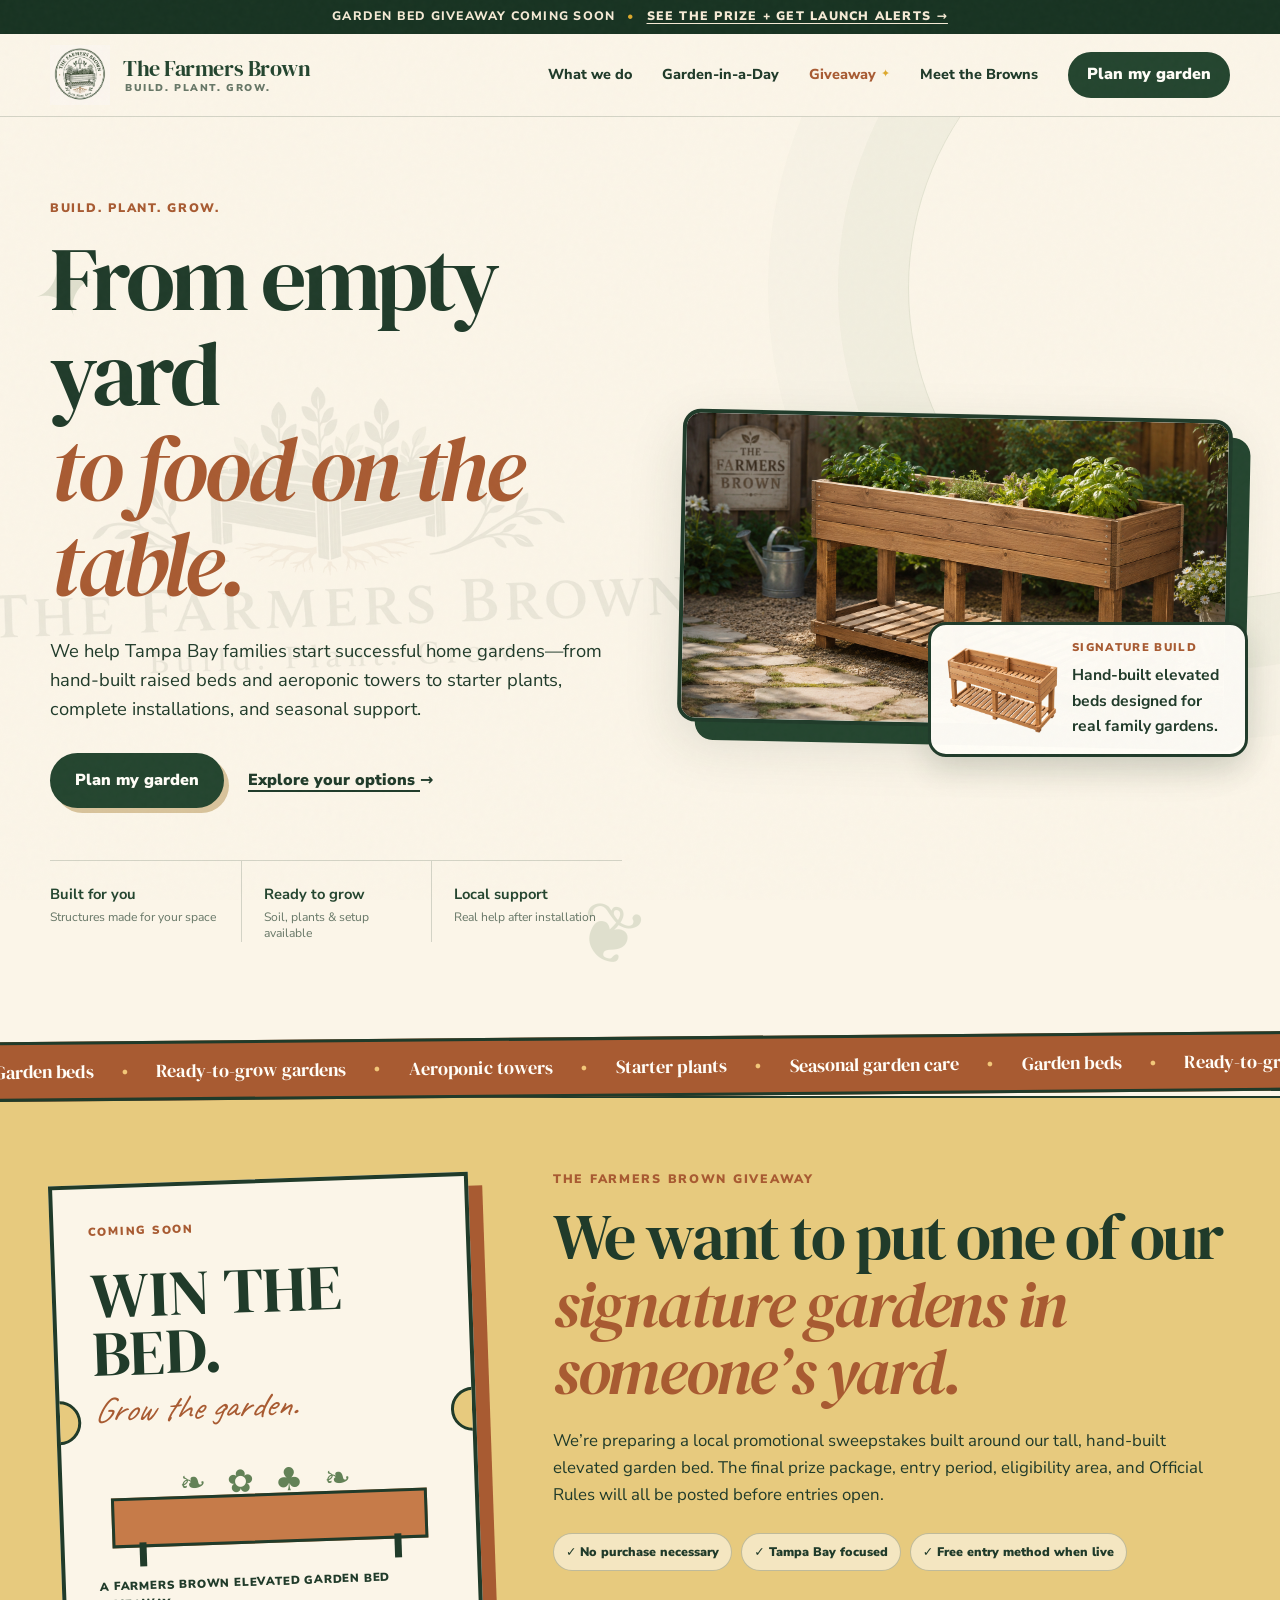
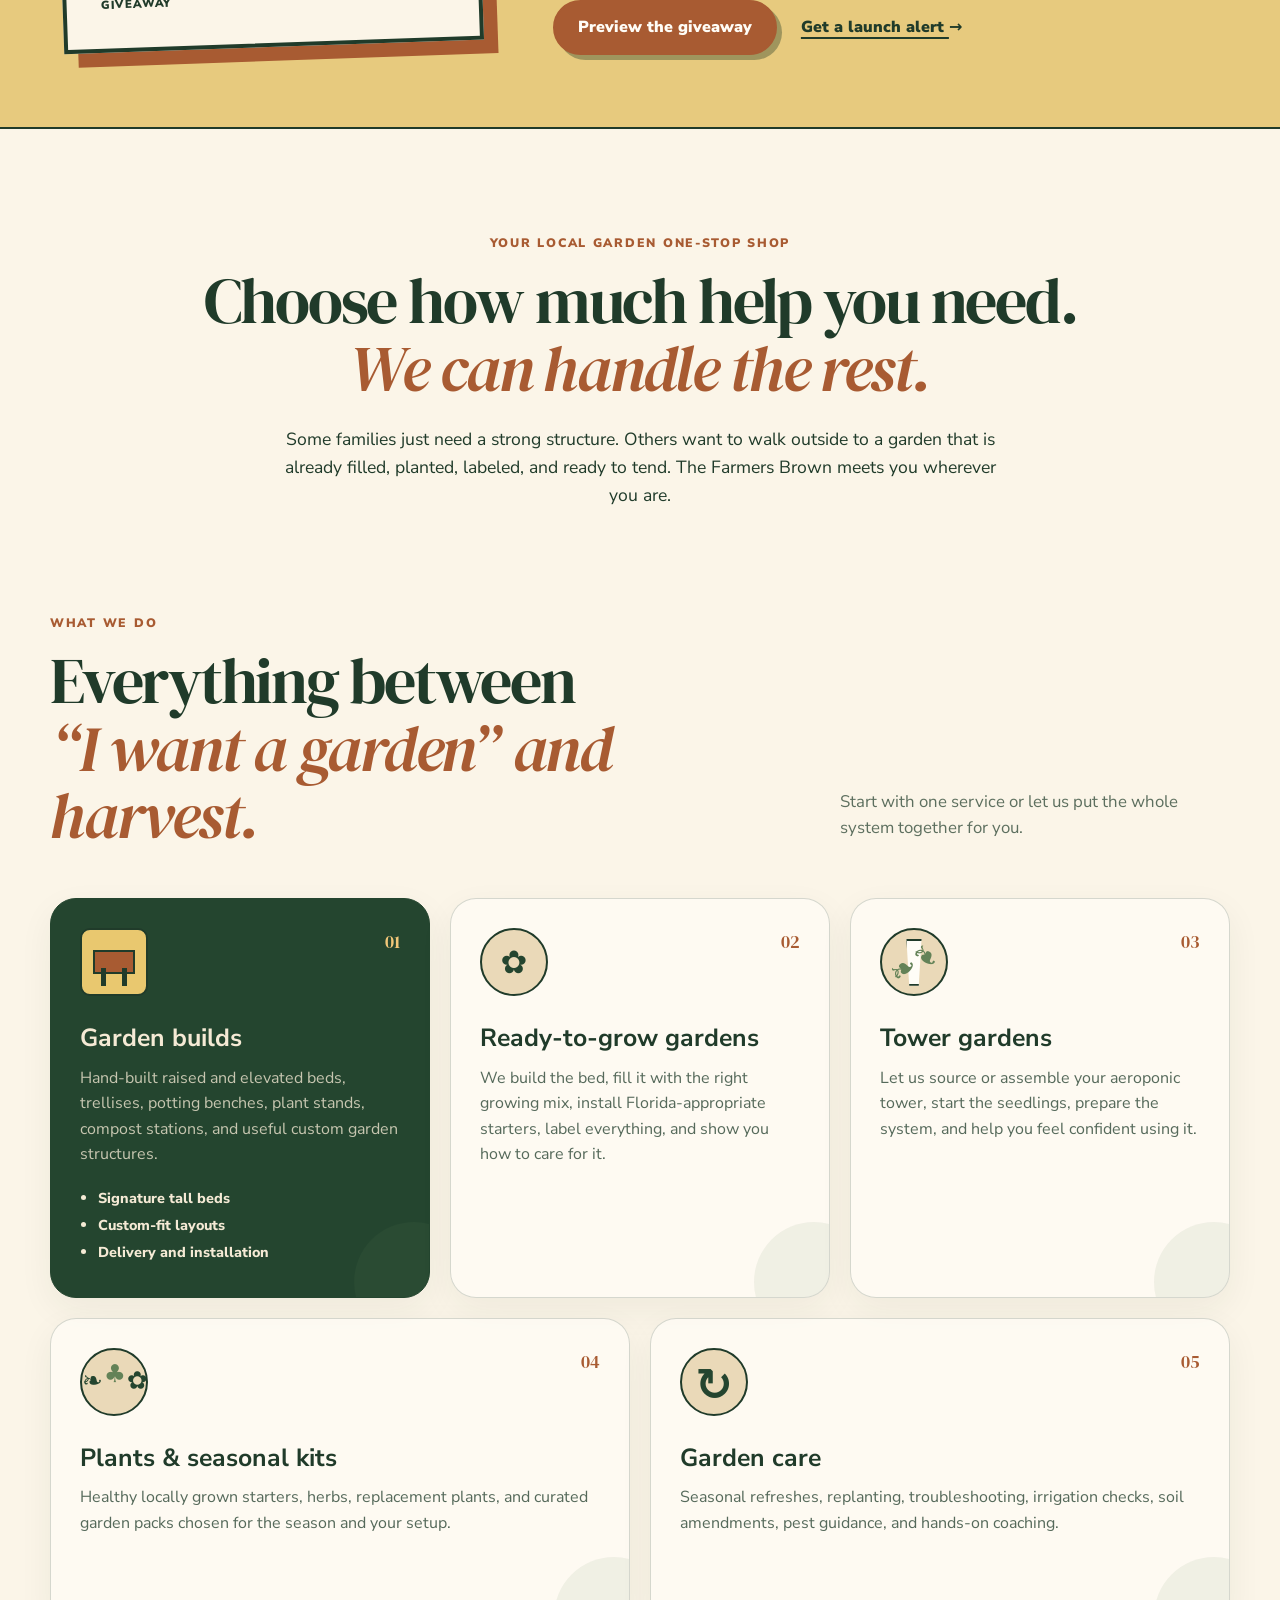
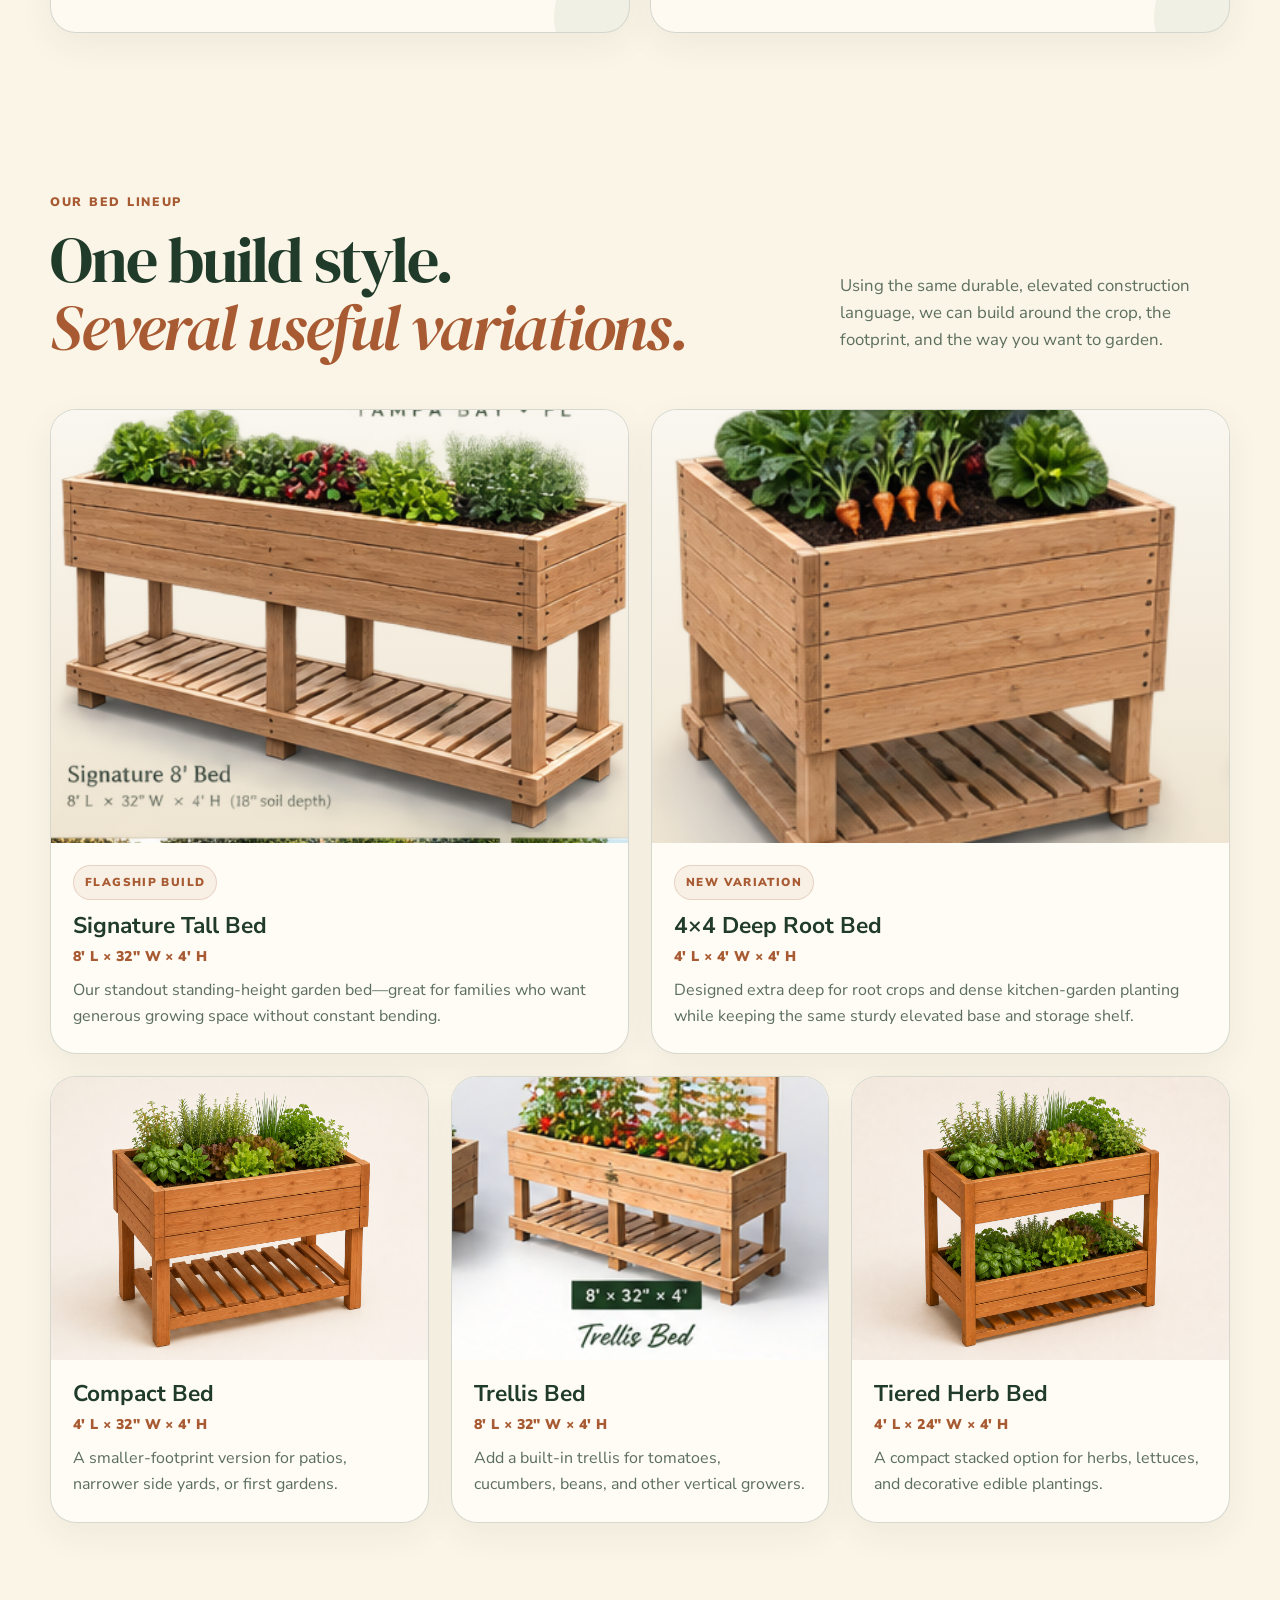
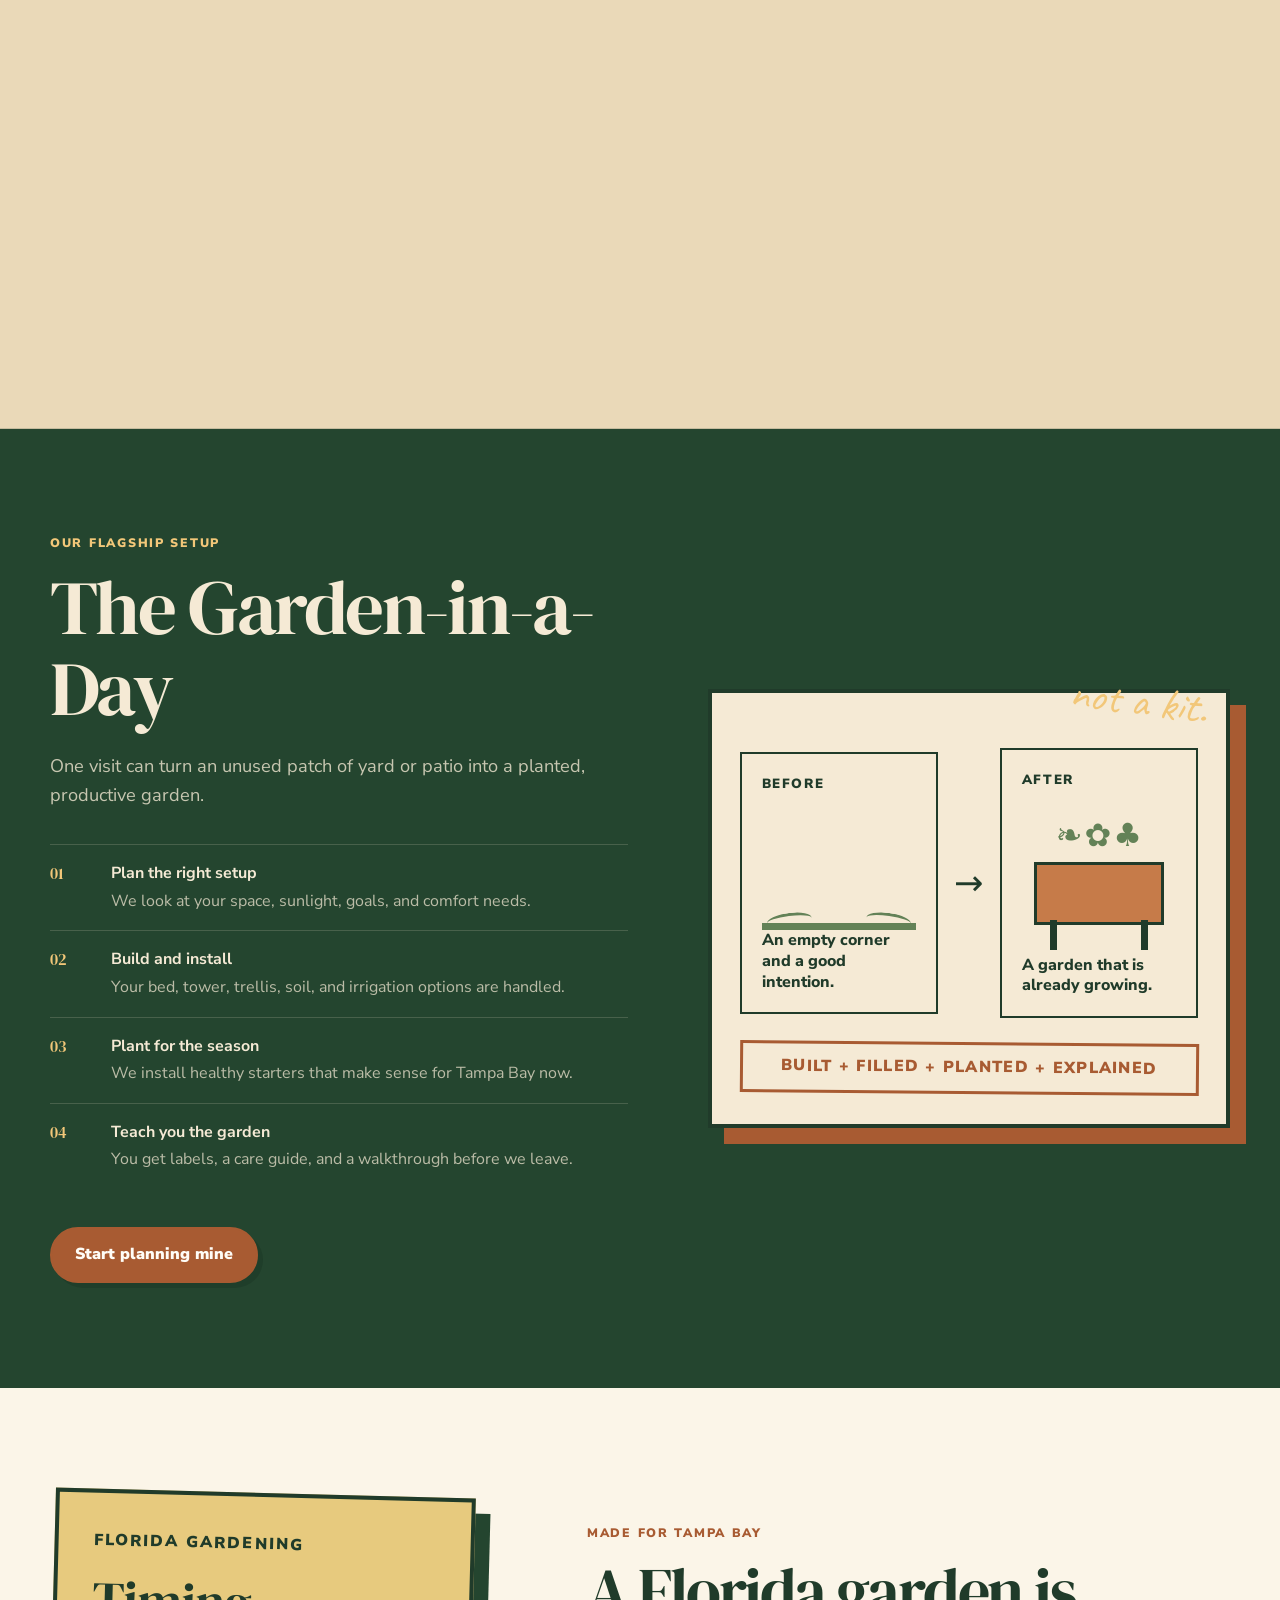
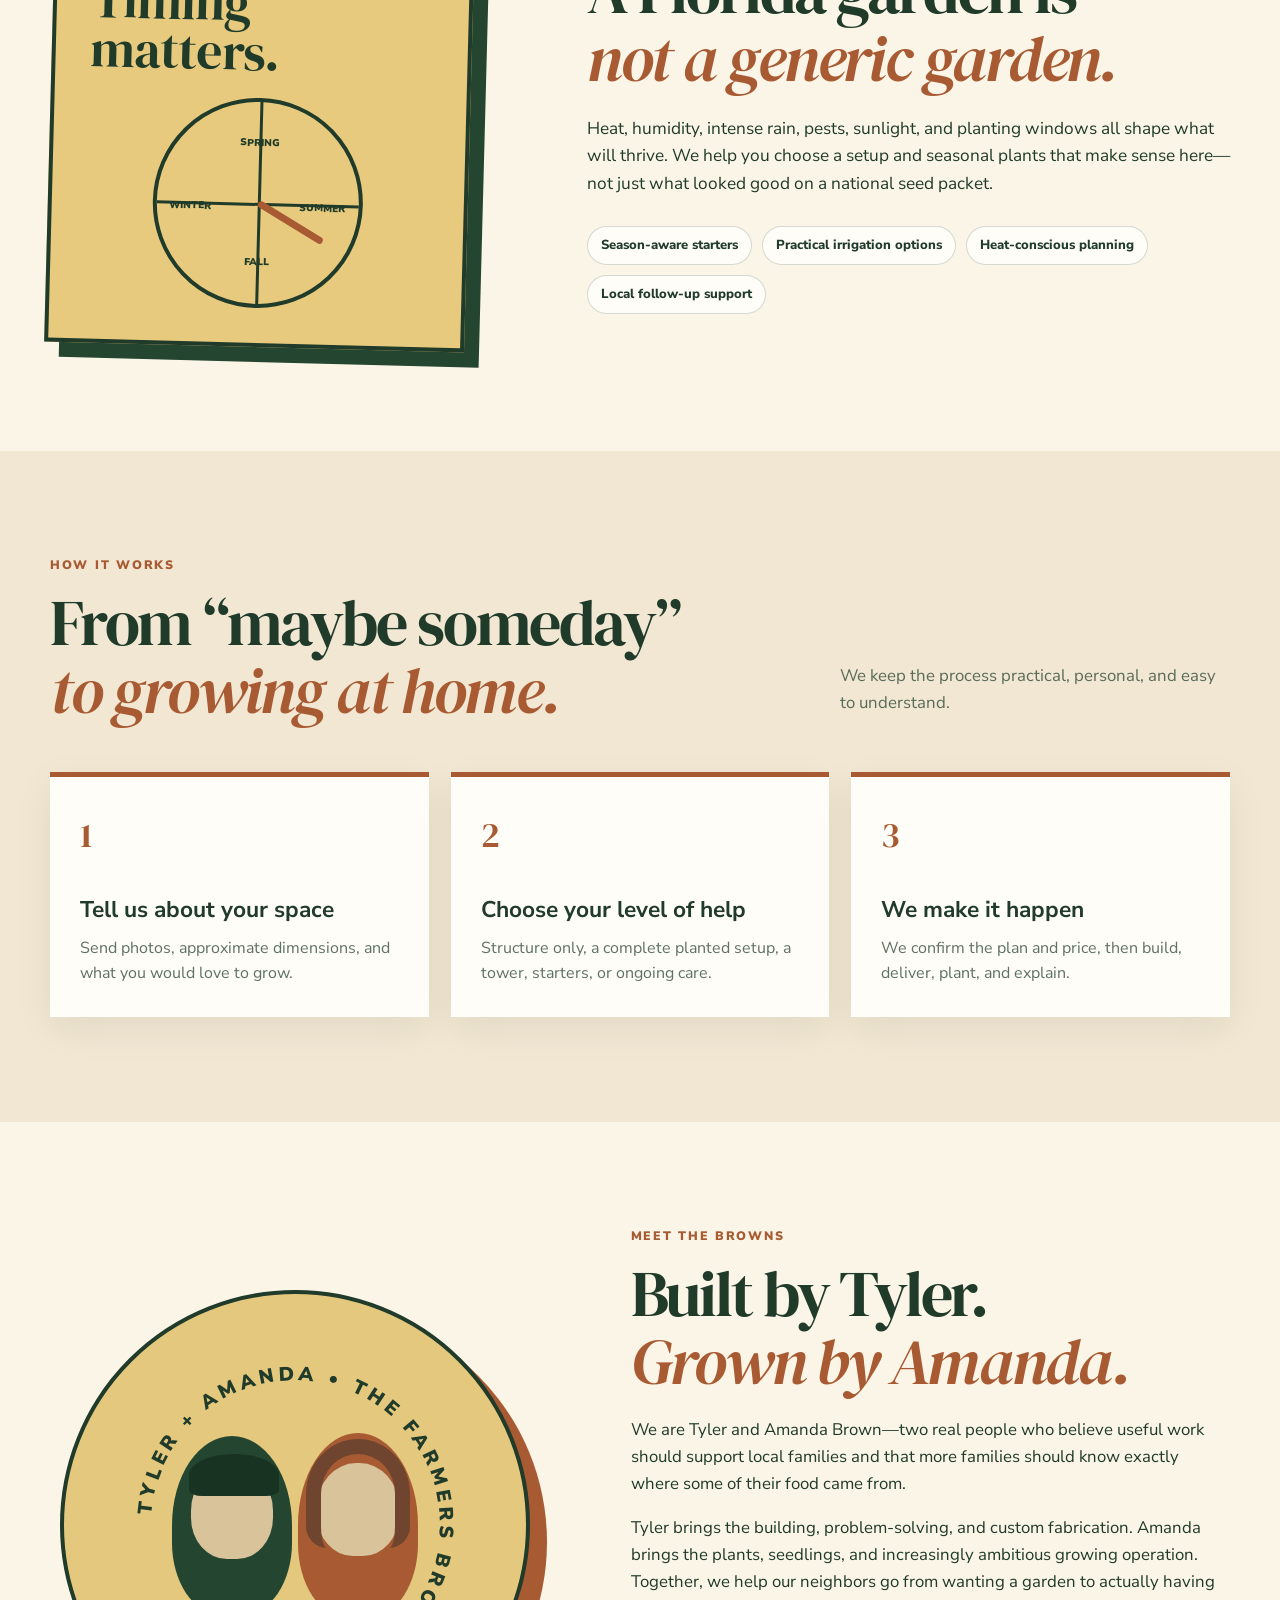
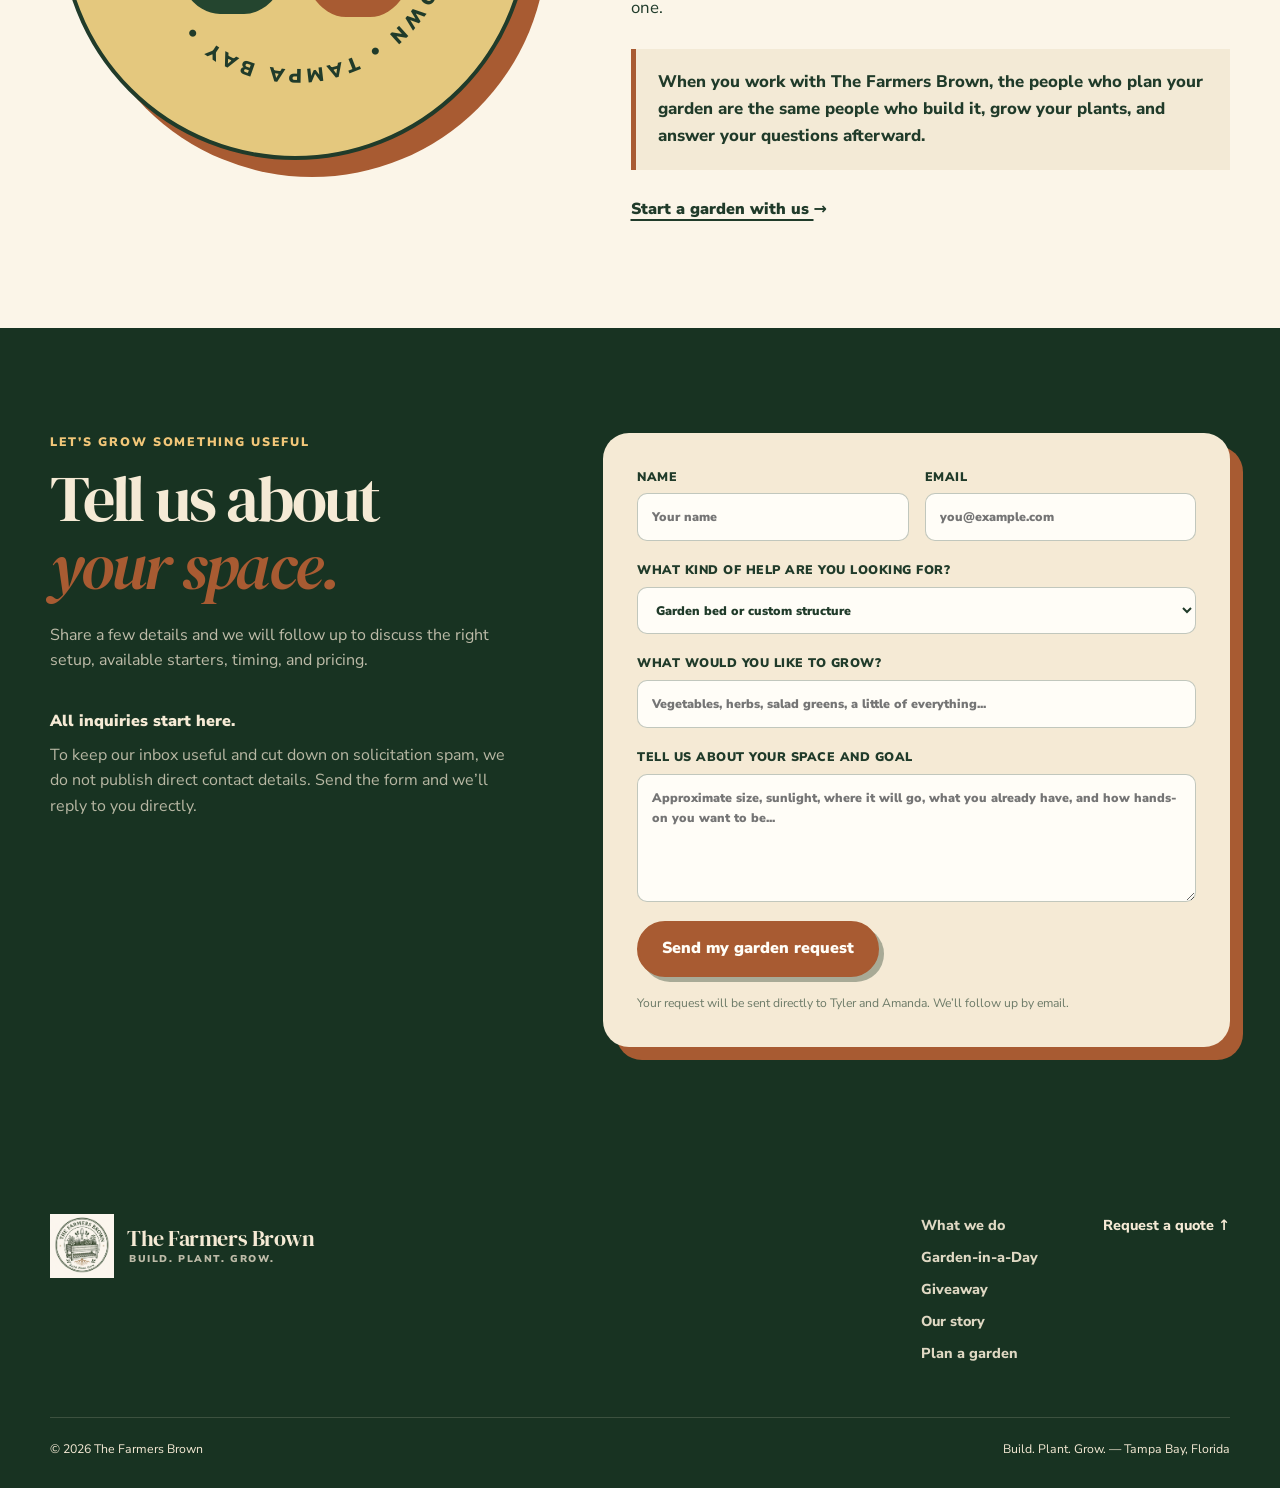
==== index.html @ a92bd0ed "Add files via upload" ====
<!doctype html>
<html lang="en">
<head>
  <meta charset="utf-8" />
  <meta name="viewport" content="width=device-width, initial-scale=1" />
  <title>The Farmers Brown | Home Gardens Built, Planted & Supported in Tampa Bay</title>
  <meta name="description" content="The Farmers Brown helps Tampa Bay families grow food at home with custom garden beds, ready-to-grow installations, tower gardens, starter plants, and seasonal garden care." />
  <meta name="theme-color" content="#24452f" />
  <meta property="og:title" content="The Farmers Brown | Build. Plant. Grow." />
  <meta property="og:description" content="We turn unused yards and patios into productive home gardens—and help keep them growing." />
  <meta property="og:type" content="website" />
  <meta property="og:url" content="https://thefarmersbrown.com" />
  <link rel="icon" href="assets/logo-badge.png" type="image/png" />
  <link rel="preconnect" href="https://fonts.googleapis.com" />
  <link rel="preconnect" href="https://fonts.gstatic.com" crossorigin />
  <link href="https://fonts.googleapis.com/css2?family=Caveat:wght@600;700&family=DM+Serif+Display:ital@0;1&family=Nunito+Sans:wght@400;600;700;800;900&display=swap" rel="stylesheet" />
  <link rel="stylesheet" href="styles.css" />
  <script type="application/ld+json">
  {
    "@context": "https://schema.org",
    "@type": "HomeAndConstructionBusiness",
    "name": "The Farmers Brown",
    "url": "https://thefarmersbrown.com",
    "areaServed": "Tampa Bay, Florida",
    "description": "Home food garden design, raised garden bed construction, ready-to-grow garden installation, tower garden setup, starter plants, and seasonal garden care."
  }
  </script>
</head>
<body>
  <a class="skip-link" href="#main">Skip to content</a>

  <div class="announcement announcement-campaign">
    <span>Garden bed giveaway coming soon</span>
    <i aria-hidden="true">•</i>
    <a href="giveaway.html">See the prize + get launch alerts →</a>
  </div>

  <header class="site-header" id="top">
    <div class="wrap nav-wrap">
      <a class="brand" href="#top" aria-label="The Farmers Brown home">
        <img class="brand-mark brand-badge" src="assets/logo-badge.png" alt="" />
        <span class="brand-text"><strong>The Farmers Brown</strong><small>Build. Plant. Grow.</small></span>
      </a>

      <button class="nav-toggle" type="button" aria-expanded="false" aria-controls="site-nav">
        <span></span><span></span><span></span><span class="sr-only">Open menu</span>
      </button>

      <nav id="site-nav" class="site-nav" aria-label="Primary navigation">
        <a href="#services">What we do</a>
        <a href="#garden-in-a-day">Garden-in-a-Day</a>
        <a class="nav-giveaway" href="giveaway.html">Giveaway</a>
        <a href="#about">Meet the Browns</a>
        <a class="button button-small" href="#quote">Plan my garden</a>
      </nav>
    </div>
  </header>

  <main id="main">
    <section class="hero">
      <div class="hero-leaf hero-leaf-one" aria-hidden="true">✦</div>
      <div class="hero-leaf hero-leaf-two" aria-hidden="true">❦</div>
      <div class="wrap hero-grid">
        <div class="hero-copy reveal">
          <p class="eyebrow">Build. Plant. Grow.</p>
          <h1>From empty yard<br><em>to food on the table.</em></h1>
          <p class="hero-text">We help Tampa Bay families start successful home gardens—from hand-built raised beds and aeroponic towers to starter plants, complete installations, and seasonal support.</p>
          <div class="hero-actions">
            <a class="button" href="#quote">Plan my garden</a>
            <a class="text-link" href="#services">Explore your options <span aria-hidden="true">→</span></a>
          </div>
          <div class="hero-proof" aria-label="Business highlights">
            <div><strong>Built for you</strong><span>Structures made for your space</span></div>
            <div><strong>Ready to grow</strong><span>Soil, plants & setup available</span></div>
            <div><strong>Local support</strong><span>Real help after installation</span></div>
          </div>
        </div>

        <div class="hero-art reveal">
          <div class="hero-visual-card">
            <figure class="hero-photo-frame">
              <img src="assets/signature-lifestyle.png" alt="A planted Farmers Brown elevated bed in a backyard garden setting." />
            </figure>
            <div class="hero-product-chip">
              <img src="assets/signature-bed-clean.png" alt="Product render of The Farmers Brown signature elevated bed." />
              <div>
                <span>Signature Build</span>
                <strong>Hand-built elevated beds designed for real family gardens.</strong>
              </div>
            </div>
          </div>
        </div>
      </div>
    </section>

    <section class="marquee" aria-label="The Farmers Brown services">
      <div class="marquee-track">
        <span>Garden beds</span><i>•</i><span>Ready-to-grow gardens</span><i>•</i><span>Aeroponic towers</span><i>•</i><span>Starter plants</span><i>•</i><span>Seasonal garden care</span><i>•</i>
        <span aria-hidden="true">Garden beds</span><i aria-hidden="true">•</i><span aria-hidden="true">Ready-to-grow gardens</span><i aria-hidden="true">•</i><span aria-hidden="true">Aeroponic towers</span><i aria-hidden="true">•</i><span aria-hidden="true">Starter plants</span><i aria-hidden="true">•</i><span aria-hidden="true">Seasonal garden care</span><i aria-hidden="true">•</i>
      </div>
    </section>

    <section class="giveaway-strip" aria-labelledby="giveaway-strip-title">
      <div class="wrap giveaway-strip-grid">
        <div class="giveaway-strip-art reveal" aria-hidden="true">
          <div class="ticket-card">
            <span class="ticket-kicker">COMING SOON</span>
            <strong>WIN THE BED.</strong>
            <em>Grow the garden.</em>
            <div class="mini-bed">
              <span class="mini-bed-plants">❧ ✿ ♣ ❧</span>
              <i></i><b></b>
            </div>
            <small>A Farmers Brown elevated garden bed giveaway</small>
          </div>
        </div>
        <div class="giveaway-strip-copy reveal">
          <p class="eyebrow">The Farmers Brown Giveaway</p>
          <h2>We want to put one of our<br><em>signature gardens in someone’s yard.</em></h2>
          <p>We’re preparing a local promotional sweepstakes built around our tall, hand-built elevated garden bed. The final prize package, entry period, eligibility area, and Official Rules will all be posted before entries open.</p>
          <div class="giveaway-strip-points">
            <span>✓ No purchase necessary</span>
            <span>✓ Tampa Bay focused</span>
            <span>✓ Free entry method when live</span>
          </div>
          <div class="hero-actions">
            <a class="button button-rust" href="giveaway.html">Preview the giveaway</a>
            <a class="text-link" href="giveaway.html#launch-alert">Get a launch alert <span aria-hidden="true">→</span></a>
          </div>
        </div>
      </div>
    </section>

    <section class="section intro-section">
      <div class="wrap intro-grid reveal">
        <p class="eyebrow">Your local garden one-stop shop</p>
        <h2>Choose how much help you need.<br><em>We can handle the rest.</em></h2>
        <p>Some families just need a strong structure. Others want to walk outside to a garden that is already filled, planted, labeled, and ready to tend. The Farmers Brown meets you wherever you are.</p>
      </div>
    </section>

    <section class="section services-section" id="services">
      <div class="wrap">
        <div class="section-heading reveal">
          <div>
            <p class="eyebrow">What we do</p>
            <h2>Everything between<br><em>“I want a garden” and harvest.</em></h2>
          </div>
          <p>Start with one service or let us put the whole system together for you.</p>
        </div>

        <div class="service-grid">
          <article class="service-card service-featured reveal">
            <div class="service-icon icon-build" aria-hidden="true"><span></span><i></i><i></i></div>
            <span class="service-number">01</span>
            <h3>Garden builds</h3>
            <p>Hand-built raised and elevated beds, trellises, potting benches, plant stands, compost stations, and useful custom garden structures.</p>
            <ul><li>Signature tall beds</li><li>Custom-fit layouts</li><li>Delivery and installation</li></ul>
          </article>

          <article class="service-card reveal">
            <div class="service-icon icon-ready" aria-hidden="true">✿</div>
            <span class="service-number">02</span>
            <h3>Ready-to-grow gardens</h3>
            <p>We build the bed, fill it with the right growing mix, install Florida-appropriate starters, label everything, and show you how to care for it.</p>
          </article>

          <article class="service-card reveal">
            <div class="service-icon icon-tower" aria-hidden="true"><span></span><i>❧</i><b>❧</b></div>
            <span class="service-number">03</span>
            <h3>Tower gardens</h3>
            <p>Let us source or assemble your aeroponic tower, start the seedlings, prepare the system, and help you feel confident using it.</p>
          </article>

          <article class="service-card reveal">
            <div class="service-icon icon-plants" aria-hidden="true"><span>❧</span><span>♣</span><span>✿</span></div>
            <span class="service-number">04</span>
            <h3>Plants & seasonal kits</h3>
            <p>Healthy locally grown starters, herbs, replacement plants, and curated garden packs chosen for the season and your setup.</p>
          </article>

          <article class="service-card reveal">
            <div class="service-icon icon-care" aria-hidden="true">↻</div>
            <span class="service-number">05</span>
            <h3>Garden care</h3>
            <p>Seasonal refreshes, replanting, troubleshooting, irrigation checks, soil amendments, pest guidance, and hands-on coaching.</p>
          </article>
        </div>
      </div>
    </section>

    <section class="section lineup-section" id="lineup">
      <div class="wrap">
        <div class="section-heading reveal">
          <div>
            <p class="eyebrow">Our bed lineup</p>
            <h2>One build style.<br><em>Several useful variations.</em></h2>
          </div>
          <p>Using the same durable, elevated construction language, we can build around the crop, the footprint, and the way you want to garden.</p>
        </div>
        <div class="lineup-grid">
          <article class="lineup-card lineup-card-wide reveal">
            <figure class="lineup-card-media"><img src="assets/signature-bed.png" alt="Signature 8 foot elevated garden bed." /></figure>
            <div class="lineup-card-copy">
              <span class="lineup-tag">FLAGSHIP BUILD</span>
              <h3>Signature Tall Bed</h3>
              <p class="lineup-spec">8' L × 32" W × 4' H</p>
              <p>Our standout standing-height garden bed—great for families who want generous growing space without constant bending.</p>
            </div>
          </article>
          <article class="lineup-card lineup-card-wide reveal">
            <figure class="lineup-card-media"><img src="assets/deep-root-bed.png" alt="4 by 4 deep root elevated planter." /></figure>
            <div class="lineup-card-copy">
              <span class="lineup-tag">NEW VARIATION</span>
              <h3>4×4 Deep Root Bed</h3>
              <p class="lineup-spec">4' L × 4' W × 4' H</p>
              <p>Designed extra deep for root crops and dense kitchen-garden planting while keeping the same sturdy elevated base and storage shelf.</p>
            </div>
          </article>
          <article class="lineup-card reveal">
            <figure class="lineup-card-media"><img src="assets/compact-bed.png" alt="Compact 4 foot elevated garden bed." /></figure>
            <div class="lineup-card-copy"><h3>Compact Bed</h3><p class="lineup-spec">4' L × 32" W × 4' H</p><p>A smaller-footprint version for patios, narrower side yards, or first gardens.</p></div>
          </article>
          <article class="lineup-card reveal">
            <figure class="lineup-card-media"><img src="assets/trellis-bed.png" alt="Trellis bed variation for climbing crops." /></figure>
            <div class="lineup-card-copy"><h3>Trellis Bed</h3><p class="lineup-spec">8' L × 32" W × 4' H</p><p>Add a built-in trellis for tomatoes, cucumbers, beans, and other vertical growers.</p></div>
          </article>
          <article class="lineup-card reveal">
            <figure class="lineup-card-media"><img src="assets/tiered-herb-bed.png" alt="Tiered herb bed variation." /></figure>
            <div class="lineup-card-copy"><h3>Tiered Herb Bed</h3><p class="lineup-spec">4' L × 24" W × 4' H</p><p>A compact stacked option for herbs, lettuces, and decorative edible plantings.</p></div>
          </article>
          <article class="lineup-card reveal">
            <figure class="lineup-card-media"><img src="assets/standard-bed.png" alt="Ground-level cedar raised garden bed." /></figure>
            <div class="lineup-card-copy"><h3>Classic Raised Bed</h3><p class="lineup-spec">Ground-level cedar build</p><p>A traditional raised bed for larger growing volume, row-style planting, and backyard kitchen gardens.</p></div>
          </article>
        </div>
      </div>
    </section>

    <section class="section root-feature-section">
      <div class="wrap root-feature-grid">
        <div class="root-feature-copy reveal">
          <p class="eyebrow light">Why depth matters</p>
          <h2>Made for carrots,<br><em>beets, radishes, and more.</em></h2>
          <p>The new deep-root planter gives root vegetables the extra soil depth they need while keeping the convenience of an elevated bed. It’s a great fit for kitchen gardens focused on practical food production.</p>
          <div class="mini-benefits">
            <span>Extra deep soil volume</span><span>Root-crop friendly</span><span>Lower shelf storage</span><span>Same elevated convenience</span>
          </div>
        </div>
        <figure class="root-feature-art reveal">
          <img src="assets/root-cutaway.png" alt="Cutaway illustration showing root vegetables growing in the deep root bed." />
        </figure>
      </div>
    </section>

    <section class="section path-section">
      <div class="wrap">
        <div class="section-heading reveal">
          <div>
            <p class="eyebrow">Pick your starting point</p>
            <h2>Your garden.<br><em>Your level of help.</em></h2>
          </div>
          <p>No pressure to buy the whole farm. Choose the package that solves the problem in front of you.</p>
        </div>
        <div class="path-grid">
          <article class="path-card reveal">
            <span>STRUCTURE ONLY</span>
            <h3>Build it for me</h3>
            <p>You need a strong, attractive bed or garden structure and want to take it from there.</p>
            <a href="#quote">Ask about a build →</a>
          </article>
          <article class="path-card path-card-dark reveal">
            <span>TURNKEY SETUP</span>
            <h3>Plant it for me</h3>
            <p>You want the full garden installed with soil, starters, labels, and a simple care plan.</p>
            <a href="#garden-in-a-day">See Garden-in-a-Day →</a>
          </article>
          <article class="path-card reveal">
            <span>ONGOING HELP</span>
            <h3>Keep it growing</h3>
            <p>You have a garden, but want seasonal replanting, troubleshooting, or a knowledgeable extra set of hands.</p>
            <a href="#quote">Ask about garden care →</a>
          </article>
        </div>
      </div>
    </section>

    <section class="section garden-day-section" id="garden-in-a-day">
      <div class="wrap garden-day-grid">
        <div class="garden-day-copy reveal">
          <p class="eyebrow light">Our flagship setup</p>
          <h2>The Garden-in-a-Day</h2>
          <p class="garden-day-lead">One visit can turn an unused patch of yard or patio into a planted, productive garden.</p>
          <div class="garden-day-list">
            <div><span>01</span><p><strong>Plan the right setup</strong>We look at your space, sunlight, goals, and comfort needs.</p></div>
            <div><span>02</span><p><strong>Build and install</strong>Your bed, tower, trellis, soil, and irrigation options are handled.</p></div>
            <div><span>03</span><p><strong>Plant for the season</strong>We install healthy starters that make sense for Tampa Bay now.</p></div>
            <div><span>04</span><p><strong>Teach you the garden</strong>You get labels, a care guide, and a walkthrough before we leave.</p></div>
          </div>
          <a class="button button-rust" href="#quote">Start planning mine</a>
        </div>
        <div class="garden-day-poster reveal">
          <span class="scribble">not a kit.</span>
          <div class="before-after">
            <div class="before">
              <small>BEFORE</small>
              <div class="yard-line"></div>
              <p>An empty corner and a good intention.</p>
            </div>
            <div class="arrow" aria-hidden="true">→</div>
            <div class="after">
              <small>AFTER</small>
              <div class="tiny-garden"><span>❧</span><span>✿</span><span>♣</span><i></i><b></b></div>
              <p>A garden that is already growing.</p>
            </div>
          </div>
          <div class="stamp">BUILT + FILLED + PLANTED + EXPLAINED</div>
        </div>
      </div>
    </section>

    <section class="section florida-section">
      <div class="wrap florida-grid">
        <div class="florida-art reveal" aria-hidden="true">
          <div class="calendar-card">
            <span>FLORIDA GARDENING</span>
            <strong>Timing matters.</strong>
            <div class="season-dial"><i>SPRING</i><i>SUMMER</i><i>FALL</i><i>WINTER</i><b></b></div>
          </div>
        </div>
        <div class="florida-copy reveal">
          <p class="eyebrow">Made for Tampa Bay</p>
          <h2>A Florida garden is<br><em>not a generic garden.</em></h2>
          <p>Heat, humidity, intense rain, pests, sunlight, and planting windows all shape what will thrive. We help you choose a setup and seasonal plants that make sense here—not just what looked good on a national seed packet.</p>
          <div class="mini-benefits">
            <span>Season-aware starters</span><span>Practical irrigation options</span><span>Heat-conscious planning</span><span>Local follow-up support</span>
          </div>
        </div>
      </div>
    </section>

    <section class="section process-section">
      <div class="wrap">
        <div class="section-heading reveal">
          <div>
            <p class="eyebrow">How it works</p>
            <h2>From “maybe someday”<br><em>to growing at home.</em></h2>
          </div>
          <p>We keep the process practical, personal, and easy to understand.</p>
        </div>
        <div class="process-grid">
          <article class="reveal"><span>1</span><h3>Tell us about your space</h3><p>Send photos, approximate dimensions, and what you would love to grow.</p></article>
          <article class="reveal"><span>2</span><h3>Choose your level of help</h3><p>Structure only, a complete planted setup, a tower, starters, or ongoing care.</p></article>
          <article class="reveal"><span>3</span><h3>We make it happen</h3><p>We confirm the plan and price, then build, deliver, plant, and explain.</p></article>
        </div>
      </div>
    </section>

    <section class="section about-section" id="about">
      <div class="wrap about-grid">
        <div class="about-art reveal" aria-hidden="true">
          <div class="portrait-seal">
            <div class="portrait-heads"><div class="portrait-one"></div><div class="portrait-two"></div></div>
            <svg viewBox="0 0 500 500"><defs><path id="circlePath" d="M80,250a170,170 0 1,1 340,0a170,170 0 1,1 -340,0"/></defs><text><textPath href="#circlePath" startOffset="1%">TYLER + AMANDA • THE FARMERS BROWN • TAMPA BAY • </textPath></text></svg>
          </div>
        </div>
        <div class="about-copy reveal">
          <p class="eyebrow">Meet the Browns</p>
          <h2>Built by Tyler.<br><em>Grown by Amanda.</em></h2>
          <p>We are Tyler and Amanda Brown—two real people who believe useful work should support local families and that more families should know exactly where some of their food came from.</p>
          <p>Tyler brings the building, problem-solving, and custom fabrication. Amanda brings the plants, seedlings, and increasingly ambitious growing operation. Together, we help our neighbors go from wanting a garden to actually having one.</p>
          <p class="about-note">When you work with The Farmers Brown, the people who plan your garden are the same people who build it, grow your plants, and answer your questions afterward.</p>
          <a class="text-link" href="#quote">Start a garden with us <span aria-hidden="true">→</span></a>
        </div>
      </div>
    </section>

    <section class="section quote-section" id="quote">
      <div class="wrap quote-grid">
        <div class="quote-intro reveal">
          <p class="eyebrow light">Let’s grow something useful</p>
          <h2>Tell us about<br><em>your space.</em></h2>
          <p>Share a few details and we will follow up to discuss the right setup, available starters, timing, and pricing.</p>
          <div class="form-only-note">
            <strong>All inquiries start here.</strong>
            <span>To keep our inbox useful and cut down on solicitation spam, we do not publish direct contact details. Send the form and we’ll reply to you directly.</span>
          </div>
        </div>

        <form class="quote-form reveal" id="quote-form" action="https://formspree.io/f/xwleegod" method="POST">
          <input type="text" name="_gotcha" class="form-honeypot" tabindex="-1" autocomplete="off" aria-hidden="true" />
          <input type="hidden" name="_subject" value="New Farmers Brown garden request" />
          <div class="form-row">
            <label>Name<input required name="name" autocomplete="name" placeholder="Your name" /></label>
            <label>Email<input required type="email" name="email" autocomplete="email" placeholder="you@example.com" /></label>
          </div>
          <label>What kind of help are you looking for?
            <select name="project">
              <option>Garden bed or custom structure</option>
              <option>Complete ready-to-grow garden</option>
              <option>Aeroponic or tower garden setup</option>
              <option>Starter plants or seasonal garden kit</option>
              <option>Garden refresh, troubleshooting, or care</option>
              <option>Not sure—I need a recommendation</option>
            </select>
          </label>
          <label>What would you like to grow?
            <input name="growing" placeholder="Vegetables, herbs, salad greens, a little of everything..." />
          </label>
          <label>Tell us about your space and goal
            <textarea required name="details" rows="5" placeholder="Approximate size, sunlight, where it will go, what you already have, and how hands-on you want to be..."></textarea>
          </label>
          <button class="button button-rust" type="submit">Send my garden request</button>
          <p class="form-note">Your request will be sent directly to Tyler and Amanda. We’ll follow up by email.</p>
        </form>
      </div>
    </section>
  </main>

  <footer class="site-footer">
    <div class="wrap footer-grid">
      <a class="brand footer-brand" href="#top">
        <img class="brand-mark brand-badge" src="assets/logo-badge.png" alt="" />
        <span class="brand-text"><strong>The Farmers Brown</strong><small>Build. Plant. Grow.</small></span>
      </a>
      <div class="footer-links">
        <a href="#services">What we do</a><a href="#garden-in-a-day">Garden-in-a-Day</a><a href="giveaway.html">Giveaway</a><a href="#about">Our story</a><a href="#quote">Plan a garden</a>
      </div>
      <div class="footer-social">
        <a href="#quote">Request a quote ↑</a>
      </div>
    </div>
    <div class="wrap footer-bottom"><span>© <span id="year"></span> The Farmers Brown</span><span>Build. Plant. Grow. — Tampa Bay, Florida</span></div>
  </footer>

  <script src="script.js"></script>
</body>
</html>
---- styles.css ----
:root {
  --ink: #203b2a;
  --forest: #24452f;
  --forest-deep: #183322;
  --leaf: #638257;
  --leaf-light: #8ba274;
  --rust: #a85b32;
  --rust-light: #c67b49;
  --gold: #dda92d;
  --cream: #f5ead5;
  --paper: #fbf5e8;
  --sand: #d8c39b;
  --white: #fffdf7;
  --line: rgba(32, 59, 42, .18);
  --shadow: 0 20px 55px rgba(29, 48, 34, .13);
  --radius: 26px;
  --serif: "DM Serif Display", Georgia, serif;
  --sans: "Nunito Sans", system-ui, sans-serif;
  --script: "Caveat", cursive;
}

* { box-sizing: border-box; }
html { scroll-behavior: smooth; }
body {
  margin: 0;
  color: var(--ink);
  background: var(--paper);
  font-family: var(--sans);
  line-height: 1.6;
  overflow-x: hidden;
}
body::before {
  content: "";
  position: fixed;
  inset: 0;
  pointer-events: none;
  z-index: 20;
  opacity: .035;
  background-image: url("data:image/svg+xml,%3Csvg viewBox='0 0 180 180' xmlns='http://www.w3.org/2000/svg'%3E%3Cfilter id='n'%3E%3CfeTurbulence type='fractalNoise' baseFrequency='.85' numOctaves='4' stitchTiles='stitch'/%3E%3C/filter%3E%3Crect width='100%25' height='100%25' filter='url(%23n)' opacity='.65'/%3E%3C/svg%3E");
}

img, svg { display: block; max-width: 100%; }
a { color: inherit; }
button, input, select, textarea { font: inherit; }
button { color: inherit; }

.wrap { width: min(1180px, calc(100% - 40px)); margin-inline: auto; }
.section { padding: 105px 0; }
.sr-only, .skip-link {
  position: absolute;
  width: 1px;
  height: 1px;
  padding: 0;
  margin: -1px;
  overflow: hidden;
  clip: rect(0, 0, 0, 0);
  white-space: nowrap;
  border: 0;
}
.skip-link:focus {
  width: auto;
  height: auto;
  clip: auto;
  margin: 10px;
  padding: 10px 16px;
  background: var(--white);
  z-index: 100;
}

.announcement {
  min-height: 34px;
  padding: 7px 18px;
  background: var(--forest-deep);
  color: var(--cream);
  display: flex;
  justify-content: center;
  align-items: center;
  gap: 12px;
  text-align: center;
  font-size: .77rem;
  font-weight: 800;
  letter-spacing: .1em;
  text-transform: uppercase;
}
.announcement i { color: var(--gold); font-style: normal; }

.site-header {
  position: sticky;
  top: 0;
  z-index: 15;
  background: rgba(251, 245, 232, .94);
  border-bottom: 1px solid var(--line);
  backdrop-filter: blur(12px);
}
.nav-wrap { min-height: 82px; display: flex; align-items: center; justify-content: space-between; gap: 24px; }
.brand { display: inline-flex; align-items: center; gap: 11px; text-decoration: none; color: var(--forest); }
.brand-mark { width: 50px; flex: 0 0 50px; }
.brand-text { display: grid; line-height: .92; }
.brand-text small { font-family: var(--script); font-size: 1rem; margin-left: 2px; }
.brand-text strong { font-family: var(--serif); font-size: 1.47rem; font-weight: 400; }
.site-nav { display: flex; align-items: center; gap: 30px; }
.site-nav > a:not(.button) { text-decoration: none; font-size: .9rem; font-weight: 800; }
.site-nav > a:not(.button):hover { color: var(--rust); }
.nav-toggle { display: none; border: 0; background: transparent; padding: 8px; }
.nav-toggle > span:not(.sr-only) { display: block; width: 26px; height: 2px; margin: 5px; background: var(--forest); }

.button {
  display: inline-flex;
  align-items: center;
  justify-content: center;
  min-height: 52px;
  padding: 13px 23px;
  border: 2px solid var(--forest);
  background: var(--forest);
  color: var(--white);
  border-radius: 999px;
  font-weight: 900;
  text-decoration: none;
  box-shadow: 5px 5px 0 var(--sand);
  transition: transform .2s ease, box-shadow .2s ease, background .2s ease;
}
.button:hover { transform: translate(-2px, -2px); box-shadow: 8px 8px 0 var(--sand); background: var(--forest-deep); }
.button-small { min-height: 42px; padding: 8px 17px; box-shadow: none; }
.button-rust { background: var(--rust); border-color: var(--rust); box-shadow: 5px 5px 0 rgba(24, 51, 34, .35); }
.button-rust:hover { background: #8e492a; box-shadow: 8px 8px 0 rgba(24, 51, 34, .35); }
.text-link { font-weight: 900; text-decoration-thickness: 2px; text-underline-offset: 5px; }
.text-link span { display: inline-block; transition: transform .2s ease; }
.text-link:hover span { transform: translateX(5px); }

.eyebrow {
  margin: 0 0 13px;
  color: var(--rust);
  font-size: .77rem;
  font-weight: 900;
  letter-spacing: .14em;
  text-transform: uppercase;
}
.eyebrow.light { color: #f2c779; }
h1, h2, h3, p { margin-top: 0; }
h1, h2, h3 { line-height: 1.06; }
h1, h2 { font-family: var(--serif); font-weight: 400; }
h1 { margin-bottom: 24px; font-size: clamp(3.35rem, 7vw, 6.7rem); letter-spacing: -.045em; }
h2 { margin-bottom: 22px; font-size: clamp(2.65rem, 5vw, 4.65rem); letter-spacing: -.035em; }
h1 em, h2 em { color: var(--rust); font-weight: 400; }
h3 { margin-bottom: 14px; font-size: 1.42rem; }

.hero { position: relative; padding: 82px 0 95px; overflow: hidden; }
.hero::after {
  content: "";
  position: absolute;
  width: 620px;
  height: 620px;
  right: -250px;
  top: -140px;
  border-radius: 50%;
  border: 1px solid rgba(99, 130, 87, .16);
  box-shadow: 0 0 0 70px rgba(99, 130, 87, .04), 0 0 0 140px rgba(99, 130, 87, .025);
  z-index: -1;
}
.hero-grid { display: grid; grid-template-columns: 1.02fr .98fr; align-items: center; gap: 58px; }
.hero-copy { position: relative; z-index: 2; }
.hero-text { max-width: 690px; margin-bottom: 29px; font-size: 1.15rem; }
.hero-actions { display: flex; align-items: center; flex-wrap: wrap; gap: 24px; }
.hero-proof { display: grid; grid-template-columns: repeat(3, 1fr); gap: 0; margin-top: 52px; border-top: 1px solid var(--line); }
.hero-proof div { padding: 22px 18px 0 0; }
.hero-proof div + div { padding-left: 22px; border-left: 1px solid var(--line); }
.hero-proof strong, .hero-proof span { display: block; }
.hero-proof strong { margin-bottom: 2px; color: var(--forest); font-size: .92rem; }
.hero-proof span { color: rgba(32, 59, 42, .68); font-size: .76rem; line-height: 1.35; }
.hero-leaf { position: absolute; color: var(--leaf); opacity: .18; font-size: 5rem; }
.hero-leaf-one { left: 2.5%; top: 12%; transform: rotate(-18deg); }
.hero-leaf-two { left: 45%; bottom: 4%; transform: rotate(20deg); }

.poster-card {
  position: relative;
  padding: 22px 23px 18px;
  background: #e6c77c;
  border: 4px solid var(--ink);
  border-radius: 8px;
  box-shadow: 18px 18px 0 var(--forest), var(--shadow);
  transform: rotate(1.2deg);
  overflow: hidden;
}
.poster-card::before { content: ""; position: absolute; inset: 0; background: repeating-linear-gradient(0deg, transparent 0 16px, rgba(64, 58, 34, .025) 16px 17px); }
.poster-topline, .poster-caption { position: relative; z-index: 2; display: flex; align-items: center; justify-content: space-between; font-weight: 900; letter-spacing: .1em; text-transform: uppercase; }
.poster-topline { padding-bottom: 10px; border-bottom: 3px solid var(--ink); font-size: .67rem; }
.poster-caption { padding-top: 11px; border-top: 3px solid var(--ink); font-size: .7rem; }
.poster-caption strong { font-size: .86rem; }
.sun { position: absolute; top: 75px; right: 45px; width: 120px; height: 120px; border-radius: 50%; background: #e9af2d; opacity: .72; }
.garden-illustration { position: relative; z-index: 1; width: 100%; }

.marquee { overflow: hidden; background: var(--rust); color: var(--white); border-block: 3px solid var(--ink); transform: rotate(-.5deg) scale(1.01); }
.marquee-track { display: flex; width: max-content; gap: 28px; align-items: center; padding: 12px 0; animation: marquee 28s linear infinite; font-family: var(--serif); font-size: 1.14rem; }
.marquee-track i { color: #f2c779; font-style: normal; }
@keyframes marquee { to { transform: translateX(-50%); } }

.intro-section { padding-bottom: 35px; }
.intro-grid { max-width: 900px; text-align: center; }
.intro-grid p:last-child { max-width: 720px; margin: 0 auto; font-size: 1.1rem; }

.section-heading { display: grid; grid-template-columns: 1.2fr .65fr; gap: 70px; align-items: end; margin-bottom: 48px; }
.section-heading h2 { margin-bottom: 0; }
.section-heading > p { max-width: 400px; margin-bottom: 8px; color: rgba(32, 59, 42, .72); font-size: 1.05rem; }

.services-section { padding-top: 70px; }
.service-grid { display: grid; grid-template-columns: repeat(6, 1fr); gap: 20px; }
.service-card {
  position: relative;
  grid-column: span 2;
  min-height: 360px;
  padding: 29px;
  border: 1px solid var(--line);
  border-radius: var(--radius);
  background: rgba(255, 253, 247, .7);
  box-shadow: 0 12px 35px rgba(29, 48, 34, .06);
  overflow: hidden;
}
.service-card:nth-child(4), .service-card:nth-child(5) { grid-column: span 3; min-height: 315px; }
.service-card::after { content: ""; position: absolute; width: 120px; height: 120px; right: -45px; bottom: -45px; border-radius: 50%; background: rgba(99, 130, 87, .09); }
.service-featured { background: var(--forest); color: var(--cream); border-color: var(--forest); }
.service-number { position: absolute; top: 28px; right: 29px; color: var(--rust); font-family: var(--serif); font-size: 1.15rem; }
.service-featured .service-number { color: #f2c779; }
.service-card h3 { margin-top: 29px; font-size: 1.55rem; }
.service-card p { color: rgba(32, 59, 42, .76); }
.service-featured p { color: rgba(245, 234, 213, .78); }
.service-card ul { padding-left: 18px; margin: 19px 0 0; font-size: .9rem; font-weight: 800; }
.service-card li { margin: 4px 0; }
.service-icon { width: 68px; height: 68px; display: grid; place-items: center; color: var(--forest); background: #ead9b8; border: 2px solid var(--ink); border-radius: 50%; font-size: 2rem; }
.service-featured .service-icon { background: #e9c86f; }
.icon-build { position: relative; border-radius: 10px; }
.icon-build span { width: 42px; height: 24px; background: var(--rust); border: 2px solid var(--ink); }
.icon-build i { position: absolute; width: 5px; height: 18px; bottom: 8px; background: var(--ink); }
.icon-build i:nth-child(2) { left: 19px; }
.icon-build i:nth-child(3) { right: 19px; }
.icon-tower { position: relative; }
.icon-tower span { width: 19px; height: 47px; border: 2px solid var(--ink); background: var(--white); clip-path: polygon(10% 0, 90% 0, 75% 100%, 25% 100%); }
.icon-tower i, .icon-tower b { position: absolute; color: var(--leaf); font-style: normal; }
.icon-tower i { left: 8px; top: 14px; transform: rotate(-35deg); }
.icon-tower b { right: 7px; bottom: 12px; transform: rotate(35deg); }
.icon-plants { display: flex; gap: 1px; align-items: center; font-size: 1.55rem; }
.icon-plants span:nth-child(2) { transform: translateY(-7px); color: var(--leaf); }
.icon-care { font-size: 2.8rem; font-weight: 900; }

.path-section { background: #ead9b8; border-block: 1px solid var(--line); }
.path-grid { display: grid; grid-template-columns: repeat(3, 1fr); gap: 20px; }
.path-card { display: flex; flex-direction: column; min-height: 300px; padding: 32px; background: var(--paper); border: 2px solid var(--ink); border-radius: 6px; box-shadow: 8px 8px 0 rgba(32, 59, 42, .14); }
.path-card > span { color: var(--rust); font-size: .7rem; font-weight: 900; letter-spacing: .14em; }
.path-card h3 { margin-top: 60px; font-family: var(--serif); font-weight: 400; font-size: 2rem; }
.path-card p { color: rgba(32, 59, 42, .75); }
.path-card a { margin-top: auto; font-weight: 900; }
.path-card-dark { background: var(--forest); color: var(--cream); box-shadow: 8px 8px 0 var(--rust); }
.path-card-dark > span { color: #f2c779; }
.path-card-dark p { color: rgba(245, 234, 213, .76); }

.garden-day-section { background: var(--forest); color: var(--cream); overflow: hidden; }
.garden-day-grid { display: grid; grid-template-columns: 1.05fr .95fr; gap: 80px; align-items: center; }
.garden-day-copy h2 { font-size: clamp(3.1rem, 6vw, 5.5rem); }
.garden-day-lead { max-width: 620px; color: rgba(245, 234, 213, .78); font-size: 1.14rem; }
.garden-day-list { margin: 34px 0 38px; }
.garden-day-list > div { display: grid; grid-template-columns: 45px 1fr; gap: 16px; padding: 16px 0; border-top: 1px solid rgba(245, 234, 213, .17); }
.garden-day-list span { color: #f2c779; font-family: var(--serif); }
.garden-day-list p { margin: 0; color: rgba(245, 234, 213, .72); }
.garden-day-list strong { display: block; margin-bottom: 2px; color: var(--cream); }
.garden-day-poster { position: relative; padding: 55px 28px 30px; background: var(--cream); color: var(--ink); border: 4px solid var(--ink); box-shadow: 16px 16px 0 var(--rust); transform: rotate(-1.2deg); }
.scribble { position: absolute; top: -28px; right: 18px; color: #f2c779; font-family: var(--script); font-size: 2.8rem; transform: rotate(7deg); }
.before-after { display: grid; grid-template-columns: 1fr 42px 1fr; align-items: center; gap: 10px; }
.before, .after { min-height: 260px; display: flex; flex-direction: column; padding: 20px; border: 2px solid var(--ink); }
.before small, .after small { font-weight: 900; letter-spacing: .12em; }
.before p, .after p { margin-top: auto; margin-bottom: 0; font-weight: 800; line-height: 1.3; }
.arrow { text-align: center; font-size: 2.2rem; }
.yard-line { height: 90px; margin-top: 45px; border-bottom: 7px solid var(--leaf); position: relative; }
.yard-line::before, .yard-line::after { content: ""; position: absolute; bottom: -5px; width: 45px; height: 12px; border-top: 3px solid var(--leaf); border-radius: 50%; }
.yard-line::before { left: 5px; transform: rotate(-7deg); }
.yard-line::after { right: 5px; transform: rotate(8deg); }
.tiny-garden { position: relative; height: 145px; margin-top: 18px; display: flex; justify-content: center; align-items: flex-start; gap: 2px; color: var(--leaf); font-size: 2rem; }
.tiny-garden i { position: absolute; left: 8%; right: 8%; bottom: 30px; height: 63px; background: var(--rust-light); border: 3px solid var(--ink); }
.tiny-garden b { position: absolute; left: 18%; right: 18%; bottom: 5px; height: 30px; border-inline: 7px solid var(--ink); }
.tiny-garden span { position: relative; z-index: 2; }
.stamp { margin-top: 24px; padding: 10px; border: 3px solid var(--rust); color: var(--rust); font-weight: 900; text-align: center; letter-spacing: .08em; transform: rotate(.5deg); }

.florida-grid { display: grid; grid-template-columns: .82fr 1.18fr; gap: 90px; align-items: center; }
.calendar-card { width: min(420px, 100%); aspect-ratio: 1 / 1.08; padding: 35px; display: flex; flex-direction: column; justify-content: space-between; background: #e7ca7e; border: 4px solid var(--ink); box-shadow: 15px 15px 0 var(--forest); transform: rotate(1.5deg); }
.calendar-card > span { font-weight: 900; letter-spacing: .13em; }
.calendar-card > strong { max-width: 280px; font-family: var(--serif); font-size: 3.2rem; font-weight: 400; line-height: .94; }
.season-dial { position: relative; width: 210px; height: 210px; margin: 0 auto; border: 4px solid var(--ink); border-radius: 50%; }
.season-dial::before, .season-dial::after { content: ""; position: absolute; background: var(--ink); }
.season-dial::before { width: 3px; top: 0; bottom: 0; left: 50%; }
.season-dial::after { height: 3px; left: 0; right: 0; top: 50%; }
.season-dial i { position: absolute; font-size: .62rem; font-style: normal; font-weight: 900; z-index: 2; }
.season-dial i:nth-child(1) { top: 34px; left: 82px; }
.season-dial i:nth-child(2) { right: 14px; top: 98px; }
.season-dial i:nth-child(3) { bottom: 33px; left: 89px; }
.season-dial i:nth-child(4) { left: 12px; top: 98px; }
.season-dial b { position: absolute; width: 7px; height: 75px; left: calc(50% - 3px); bottom: 50%; transform-origin: bottom; transform: rotate(120deg); background: var(--rust); border-radius: 8px; z-index: 3; }
.florida-copy > p:not(.eyebrow) { max-width: 650px; font-size: 1.08rem; }
.mini-benefits { display: flex; flex-wrap: wrap; gap: 10px; margin-top: 29px; }
.mini-benefits span { padding: 8px 13px; border: 1px solid var(--line); border-radius: 999px; background: var(--white); font-size: .82rem; font-weight: 800; }

.process-section { background: rgba(216, 195, 155, .28); }
.process-grid { display: grid; grid-template-columns: repeat(3, 1fr); gap: 22px; }
.process-grid article { padding: 30px; min-height: 240px; background: var(--white); border-top: 5px solid var(--rust); box-shadow: 0 12px 35px rgba(29, 48, 34, .07); }
.process-grid span { color: var(--rust); font-family: var(--serif); font-size: 2.2rem; }
.process-grid h3 { margin-top: 34px; }
.process-grid p { margin-bottom: 0; color: rgba(32, 59, 42, .72); }

.about-section { overflow: hidden; }
.about-grid { display: grid; grid-template-columns: .9fr 1.1fr; gap: 90px; align-items: center; }
.about-art { display: grid; place-items: center; }
.portrait-seal { position: relative; width: min(470px, 100%); aspect-ratio: 1; background: #e4c87e; border: 4px solid var(--ink); border-radius: 50%; box-shadow: 17px 17px 0 var(--rust); }
.portrait-seal svg { position: absolute; inset: 4%; width: 92%; height: 92%; }
.portrait-seal text { fill: var(--ink); font-family: var(--sans); font-size: 23px; font-weight: 900; letter-spacing: 5px; }
.portrait-heads { position: absolute; inset: 20%; display: flex; align-items: center; justify-content: center; gap: 6px; }
.portrait-one, .portrait-two { position: relative; width: 120px; height: 178px; background: var(--forest); border-radius: 55% 55% 44% 44%; }
.portrait-one::before, .portrait-two::before { content: ""; position: absolute; width: 82px; height: 93px; left: 19px; top: 30px; background: var(--sand); border-radius: 48% 48% 44% 44%; }
.portrait-one::after { content: ""; position: absolute; left: 17px; top: 18px; width: 90px; height: 42px; border-radius: 50% 50% 15% 15%; background: var(--forest-deep); }
.portrait-two { height: 184px; background: var(--rust); }
.portrait-two::after { content: ""; position: absolute; inset: 6px 8px auto; height: 94px; border-radius: 50% 50% 20% 20%; border: 15px solid #70452f; border-bottom: 0; }
.about-copy p:not(.eyebrow) { max-width: 690px; font-size: 1.05rem; }
.about-note { padding: 20px 22px; margin: 27px 0; border-left: 5px solid var(--rust); background: rgba(216, 195, 155, .24); font-weight: 800; }

.quote-section { background: var(--forest-deep); color: var(--cream); }
.quote-grid { display: grid; grid-template-columns: .85fr 1.15fr; gap: 90px; align-items: start; }
.quote-intro > p:not(.eyebrow) { max-width: 520px; color: rgba(245, 234, 213, .75); }
.form-only-note { display: grid; gap: 8px; margin-top: 35px; max-width: 520px; }
.form-only-note strong { font-weight: 900; }
.form-only-note span { color: rgba(245, 234, 213, .72); line-height: 1.6; }
.form-honeypot { position: absolute !important; left: -10000px !important; width: 1px !important; height: 1px !important; overflow: hidden !important; }
.quote-form { padding: 34px; background: var(--cream); color: var(--ink); border-radius: var(--radius); box-shadow: 13px 13px 0 var(--rust); }
.quote-form label { display: grid; gap: 7px; margin-bottom: 19px; font-size: .78rem; font-weight: 900; letter-spacing: .04em; text-transform: uppercase; }
.form-row { display: grid; grid-template-columns: 1fr 1fr; gap: 16px; }
.quote-form input, .quote-form select, .quote-form textarea { width: 100%; border: 1px solid rgba(32, 59, 42, .28); border-radius: 10px; padding: 13px 14px; background: var(--white); color: var(--ink); outline: none; letter-spacing: 0; text-transform: none; }
.quote-form input:focus, .quote-form select:focus, .quote-form textarea:focus { border-color: var(--rust); box-shadow: 0 0 0 3px rgba(168, 91, 50, .12); }
.quote-form textarea { resize: vertical; }
.form-note { margin: 17px 0 0; color: rgba(32, 59, 42, .64); font-size: .76rem; }

.site-footer { padding: 62px 0 28px; background: #14291c; color: var(--cream); }
.footer-grid { display: grid; grid-template-columns: 1fr auto auto; gap: 65px; align-items: start; }
.footer-brand { color: var(--cream); }
.footer-links, .footer-social { display: grid; gap: 9px; }
.footer-links a, .footer-social a { color: rgba(245, 234, 213, .78); font-size: .9rem; font-weight: 800; text-decoration: none; }
.footer-links a:hover, .footer-social a:hover { color: #f2c779; }
.footer-bottom { display: flex; justify-content: space-between; gap: 20px; margin-top: 52px; padding-top: 22px; border-top: 1px solid rgba(245, 234, 213, .16); color: rgba(245, 234, 213, .52); font-size: .77rem; }

.reveal { opacity: 0; transform: translateY(18px); transition: opacity .65s ease, transform .65s ease; }
.reveal.visible { opacity: 1; transform: translateY(0); }

@media (prefers-reduced-motion: reduce) {
  html { scroll-behavior: auto; }
  .marquee-track { animation: none; }
  .reveal { opacity: 1; transform: none; transition: none; }
  .button, .text-link span { transition: none; }
}

@media (max-width: 980px) {
  .hero-grid, .garden-day-grid, .florida-grid, .about-grid, .quote-grid { grid-template-columns: 1fr; }
  .hero-copy { max-width: 760px; }
  .hero-art { max-width: 690px; margin: 10px auto 0; }
  .section-heading { grid-template-columns: 1fr; gap: 18px; }
  .service-card, .service-card:nth-child(4), .service-card:nth-child(5) { grid-column: span 3; }
  .garden-day-grid, .florida-grid, .about-grid, .quote-grid { gap: 58px; }
  .garden-day-poster { max-width: 660px; margin-inline: auto; }
  .calendar-card, .portrait-seal { margin-inline: auto; }
}

@media (max-width: 780px) {
  .site-nav {
    position: absolute;
    top: 100%;
    left: 0;
    right: 0;
    display: none;
    padding: 20px;
    background: var(--paper);
    border-bottom: 1px solid var(--line);
    box-shadow: var(--shadow);
  }
  .site-nav.open { display: grid; }
  .nav-toggle { display: block; }
  .hero { padding-top: 55px; }
  .hero-proof { grid-template-columns: 1fr; }
  .hero-proof div, .hero-proof div + div { padding: 15px 0; border-left: 0; border-bottom: 1px solid var(--line); }
  .path-grid, .process-grid { grid-template-columns: 1fr; }
  .service-card, .service-card:nth-child(4), .service-card:nth-child(5) { grid-column: span 6; min-height: auto; }
  .path-card { min-height: 260px; }
  .footer-grid { grid-template-columns: 1fr 1fr; }
  .footer-brand { grid-column: 1 / -1; }
}

@media (max-width: 580px) {
  .wrap { width: min(100% - 26px, 1180px); }
  .section { padding: 78px 0; }
  .announcement { flex-wrap: wrap; gap: 4px 10px; font-size: .63rem; }
  .nav-wrap { min-height: 72px; }
  .brand-mark { width: 44px; flex-basis: 44px; }
  .brand-text strong { font-size: 1.25rem; }
  h1 { font-size: 3.25rem; }
  h2 { font-size: 2.65rem; }
  .hero-actions { align-items: flex-start; flex-direction: column; }
  .poster-card { padding: 14px; box-shadow: 9px 9px 0 var(--forest); }
  .poster-topline { font-size: .5rem; }
  .poster-caption { font-size: .5rem; }
  .poster-caption strong { font-size: .56rem; }
  .sun { width: 75px; height: 75px; top: 50px; right: 25px; }
  .before-after { grid-template-columns: 1fr; }
  .arrow { transform: rotate(90deg); }
  .before, .after { min-height: 220px; }
  .garden-day-poster { padding: 45px 17px 22px; box-shadow: 9px 9px 0 var(--rust); }
  .calendar-card { padding: 22px; }
  .calendar-card > strong { font-size: 2.45rem; }
  .season-dial { width: 180px; height: 180px; }
  .season-dial i:nth-child(1) { left: 67px; }
  .season-dial i:nth-child(2) { top: 83px; }
  .season-dial i:nth-child(3) { left: 74px; }
  .season-dial i:nth-child(4) { top: 83px; }
  .portrait-heads { inset: 23%; }
  .portrait-one, .portrait-two { width: 90px; height: 135px; }
  .portrait-one::before, .portrait-two::before { width: 62px; height: 70px; left: 14px; top: 23px; }
  .portrait-one::after { left: 13px; top: 13px; width: 68px; height: 34px; }
  .portrait-two::after { height: 72px; border-width: 11px; }
  .form-row { grid-template-columns: 1fr; gap: 0; }
  .quote-form { padding: 23px; box-shadow: 8px 8px 0 var(--rust); }
  .footer-grid { grid-template-columns: 1fr; gap: 30px; }
  .footer-brand { grid-column: auto; }
  .footer-bottom { flex-direction: column; }
}


/* --- Giveaway campaign --- */
.announcement-campaign a { color: var(--cream); font-weight: 900; text-underline-offset: 3px; }
.announcement-campaign a:hover { color: #f2c779; }
.nav-giveaway { color: var(--rust); }
.nav-giveaway::after { content: "✦"; margin-left: 5px; color: var(--gold); font-size: .68rem; vertical-align: 2px; }

.giveaway-strip { padding: 72px 0; background: #e7ca7e; border-block: 2px solid var(--ink); overflow: hidden; }
.giveaway-strip-grid { display: grid; grid-template-columns: .78fr 1.22fr; gap: 70px; align-items: center; }
.giveaway-strip-art { display: grid; place-items: center; }
.ticket-card { position: relative; width: min(420px, 100%); min-height: 370px; padding: 34px; display: flex; flex-direction: column; align-items: flex-start; background: var(--paper); border: 4px solid var(--ink); box-shadow: 14px 14px 0 var(--rust); transform: rotate(-2deg); overflow: hidden; }
.ticket-card::before, .ticket-card::after { content: ""; position: absolute; width: 38px; height: 38px; top: calc(50% - 19px); border-radius: 50%; background: #e7ca7e; border: 3px solid var(--ink); }
.ticket-card::before { left: -23px; } .ticket-card::after { right: -23px; }
.ticket-card .ticket-kicker { color: var(--rust); font-size: .72rem; font-weight: 900; letter-spacing: .15em; }
.ticket-card > strong { margin-top: 26px; font-family: var(--serif); font-size: clamp(2.3rem, 5vw, 4rem); line-height: .9; font-weight: 400; }
.ticket-card > em { color: var(--rust); font-family: var(--script); font-size: 2.2rem; }
.ticket-card > small { margin-top: auto; font-size: .72rem; font-weight: 900; letter-spacing: .07em; text-transform: uppercase; }
.mini-bed { position: relative; width: 100%; height: 105px; margin: 22px 0 12px; }
.mini-bed i { position: absolute; left: 4%; right: 4%; bottom: 17px; height: 50px; background: var(--rust-light); border: 3px solid var(--ink); }
.mini-bed b { position: absolute; left: 12%; right: 12%; bottom: -2px; height: 24px; border-inline: 7px solid var(--ink); }
.mini-bed-plants { position: relative; z-index: 2; display: block; text-align: center; color: var(--leaf); font-size: 2rem; letter-spacing: .2em; }
.giveaway-strip-copy > p:not(.eyebrow) { max-width: 720px; font-size: 1.05rem; }
.giveaway-strip-points { display: flex; flex-wrap: wrap; gap: 9px; margin: 24px 0 29px; }
.giveaway-strip-points span { padding: 8px 12px; background: rgba(255,253,247,.55); border: 1px solid rgba(32,59,42,.25); border-radius: 999px; font-size: .78rem; font-weight: 900; }

.giveaway-page { background: var(--paper); }
.giveaway-hero { position: relative; padding: 76px 0 88px; overflow: hidden; background: linear-gradient(180deg, #f9f0df 0%, var(--paper) 100%); }
.giveaway-hero::after { content:""; position:absolute; width:660px; height:660px; right:-260px; top:-210px; border:1px solid rgba(168,91,50,.17); border-radius:50%; box-shadow:0 0 0 75px rgba(168,91,50,.035),0 0 0 150px rgba(99,130,87,.035); }
.giveaway-hero-grid { position: relative; z-index: 2; display: grid; grid-template-columns: 1fr .96fr; gap: 70px; align-items: center; }
.campaign-badge { display: inline-block; margin-bottom: 24px; padding: 8px 13px; background: #e7ca7e; border: 2px solid var(--ink); border-radius: 2px; font-size: .7rem; font-weight: 900; letter-spacing: .13em; box-shadow: 4px 4px 0 var(--ink); transform: rotate(-1deg); }
.giveaway-lead { max-width: 700px; font-size: 1.17rem; }
.giveaway-legal-callout { display: grid; gap: 3px; max-width: 720px; margin: 28px 0; padding: 17px 20px; border-left: 5px solid var(--rust); background: rgba(216,195,155,.28); }
.giveaway-legal-callout strong { font-size: .88rem; letter-spacing: .08em; }
.giveaway-legal-callout span { color: rgba(32,59,42,.72); font-size: .88rem; }
.giveaway-confetti { position:absolute; color:var(--rust); opacity:.15; font-size:5rem; }
.giveaway-confetti-one { left:3%; top:8%; transform:rotate(-10deg); } .giveaway-confetti-two { left:48%; bottom:3%; transform:rotate(12deg); }
.giveaway-prize-poster { position: relative; padding: 17px; background: var(--rust); border: 4px solid var(--ink); box-shadow: 16px 16px 0 var(--forest); transform: rotate(1.25deg); }
.prize-poster-inner { position: relative; padding: 19px; background: #e7ca7e; border: 2px solid var(--ink); overflow: hidden; }
.prize-poster-top { display:flex; justify-content:space-between; gap:14px; font-size:.57rem; font-weight:900; letter-spacing:.13em; }
.prize-burst { position:absolute; right:20px; top:45px; width:88px; height:88px; display:grid; place-items:center; z-index:3; background:var(--rust); color:var(--cream); border:3px solid var(--ink); border-radius:50%; font-family:var(--serif); font-size:2rem; transform:rotate(9deg); box-shadow:5px 5px 0 var(--ink); }
.prize-poster-caption { display:grid; gap:2px; padding:13px 4px 3px; border-top:2px solid var(--ink); }
.prize-poster-caption span { font-size:.6rem; font-weight:900; letter-spacing:.12em; }
.prize-poster-caption strong { font-family:var(--serif); font-size:1.35rem; font-weight:400; }

.giveaway-factbar { background: var(--forest); color: var(--cream); }
.giveaway-factbar-grid { display:grid; grid-template-columns:repeat(4,1fr); }
.giveaway-factbar-grid div { padding:25px 22px; text-align:center; border-inline-start:1px solid rgba(245,234,213,.16); }
.giveaway-factbar-grid div:last-child { border-inline-end:1px solid rgba(245,234,213,.16); }
.giveaway-factbar-grid strong,.giveaway-factbar-grid span { display:block; }
.giveaway-factbar-grid strong { color:#f2c779; font-family:var(--serif); font-size:1.75rem; font-weight:400; }
.giveaway-factbar-grid span { color:rgba(245,234,213,.68); font-size:.72rem; font-weight:800; text-transform:uppercase; letter-spacing:.06em; }

.giveaway-prize-grid { display:grid; grid-template-columns:1.04fr .96fr; gap:85px; align-items:center; }
.giveaway-prize-grid > div:first-child > p:not(.eyebrow) { max-width:690px; font-size:1.07rem; }
.prize-note { margin-top:28px; padding:20px 22px; border-left:5px solid var(--rust); background:rgba(216,195,155,.24); }
.prize-checklist { position:relative; padding:43px 32px 26px; background:var(--white); border:3px solid var(--ink); box-shadow:12px 12px 0 #e7ca7e; }
.prize-checklist .scribble { top:-34px; right:16px; color:var(--rust); }
.prize-checklist > div { display:grid; grid-template-columns:40px 1fr; gap:15px; padding:17px 0; border-top:1px solid var(--line); }
.prize-checklist > div:first-of-type { border-top:0; }
.prize-checklist b { color:var(--rust); font-family:var(--serif); font-size:1.45rem; font-weight:400; }
.prize-checklist p { margin:0; color:rgba(32,59,42,.72); }
.prize-checklist strong { display:block; color:var(--ink); }

.how-giveaway-section { background: var(--forest-deep); color: var(--cream); }
.how-giveaway-section .section-heading > p { color:rgba(245,234,213,.72); }
.giveaway-step-grid { display:grid; grid-template-columns:repeat(4,1fr); gap:17px; }
.giveaway-step-grid article { min-height:280px; padding:27px; border:1px solid rgba(245,234,213,.2); background:rgba(245,234,213,.055); }
.giveaway-step-grid span { color:#f2c779; font-family:var(--serif); font-size:2.1rem; }
.giveaway-step-grid h3 { margin-top:48px; }
.giveaway-step-grid p { margin-bottom:0; color:rgba(245,234,213,.7); }

.entry-design-section { background:#ead9b8; border-block:1px solid var(--line); }
.entry-design-grid { display:grid; grid-template-columns:1fr 1fr; gap:75px; align-items:center; }
.entry-design-copy > p:not(.eyebrow) { max-width:680px; }
.entry-warning { padding:17px 19px; background:var(--paper); border-left:5px solid var(--rust); }
.entry-example { display:grid; grid-template-columns:1fr 48px 1fr; align-items:stretch; gap:10px; }
.entry-route { min-height:245px; padding:27px; display:flex; flex-direction:column; background:var(--paper); border:3px solid var(--ink); box-shadow:8px 8px 0 rgba(32,59,42,.12); }
.entry-route-free { background:var(--forest); color:var(--cream); box-shadow:8px 8px 0 var(--rust); }
.entry-route small { margin-bottom:45px; color:var(--rust); font-weight:900; letter-spacing:.12em; }
.entry-route-free small { color:#f2c779; }
.entry-route strong { font-family:var(--serif); font-size:1.75rem; font-weight:400; line-height:1.05; }
.entry-route p { margin-top:13px; margin-bottom:0; color:rgba(32,59,42,.7); }
.entry-route-free p { color:rgba(245,234,213,.7); }
.entry-route-arrow { display:grid; place-items:center; font-family:var(--serif); font-size:2.5rem; }

.giveaway-alert-section { background:var(--forest-deep); color:var(--cream); }
.checkbox-label { grid-template-columns:auto 1fr !important; align-items:start; gap:10px !important; text-transform:none !important; letter-spacing:0 !important; font-size:.82rem !important; }
.checkbox-label input { width:auto !important; margin-top:4px; }

.faq-grid { display:grid; grid-template-columns:.74fr 1.26fr; gap:85px; align-items:start; }
.faq-list { border-top:2px solid var(--ink); }
.faq-list details { border-bottom:1px solid var(--line); padding:0; }
.faq-list summary { position:relative; padding:21px 42px 21px 0; cursor:pointer; list-style:none; font-weight:900; }
.faq-list summary::-webkit-details-marker { display:none; }
.faq-list summary::after { content:"+"; position:absolute; right:4px; top:16px; font-family:var(--serif); font-size:1.6rem; }
.faq-list details[open] summary::after { content:"−"; }
.faq-list details p { padding:0 34px 21px 0; margin:0; color:rgba(32,59,42,.72); }

.giveaway-final-cta { position:relative; padding:92px 0; text-align:center; background:#e7ca7e; border-top:2px solid var(--ink); overflow:hidden; }
.giveaway-final-cta .wrap { position:relative; }
.giveaway-final-cta .scribble { top:-44px; left:50%; right:auto; transform:translateX(-50%) rotate(-3deg); color:var(--rust); }
.giveaway-final-cta h2 { margin-inline:auto; max-width:900px; }
.giveaway-final-cta p { margin-bottom:27px; font-weight:800; }

.rules-hero { padding:90px 0 80px; background:#e7ca7e; border-bottom:2px solid var(--ink); }
.rules-hero-inner { max-width:870px; }
.rules-hero-inner > p:not(.eyebrow) { max-width:750px; font-size:1.1rem; }
.rules-status { display:flex; flex-wrap:wrap; gap:8px 22px; margin-top:28px; padding:16px 19px; background:var(--paper); border:2px solid var(--ink); box-shadow:6px 6px 0 var(--rust); }
.rules-status strong { color:var(--rust); letter-spacing:.08em; }
.rules-layout { display:grid; grid-template-columns:250px 1fr; gap:70px; align-items:start; }
.rules-sidebar { position:sticky; top:115px; display:grid; gap:10px; padding:24px; background:rgba(216,195,155,.22); border-top:4px solid var(--rust); }
.rules-sidebar strong { margin-bottom:6px; }
.rules-sidebar a { font-size:.86rem; font-weight:800; }
.rules-content { min-width:0; }
.rules-block { padding-bottom:75px; margin-bottom:75px; border-bottom:1px solid var(--line); }
.rules-checklist { margin-top:36px; }
.rules-checklist > div { display:grid; grid-template-columns:55px 1fr; gap:18px; padding:20px 0; border-top:1px solid var(--line); }
.rules-checklist span { color:var(--rust); font-family:var(--serif); font-size:1.6rem; }
.rules-checklist p { margin:0; color:rgba(32,59,42,.72); }
.rules-checklist strong { display:block; color:var(--ink); }
.rules-block-dark { padding:45px; background:var(--forest-deep); color:var(--cream); border-bottom:0; box-shadow:12px 12px 0 var(--rust); }
.principle-list { display:grid; gap:14px; padding-left:19px; color:rgba(245,234,213,.76); }
.principle-list strong { color:var(--cream); }

@media (max-width: 1050px) {
  .giveaway-step-grid { grid-template-columns:repeat(2,1fr); }
}
@media (max-width: 980px) {
  .giveaway-strip-grid, .giveaway-hero-grid, .giveaway-prize-grid, .entry-design-grid, .faq-grid { grid-template-columns:1fr; }
  .giveaway-strip-grid, .giveaway-hero-grid, .giveaway-prize-grid, .entry-design-grid, .faq-grid { gap:55px; }
  .giveaway-prize-poster { max-width:700px; margin-inline:auto; }
  .giveaway-strip-art { order:2; }
  .rules-layout { grid-template-columns:1fr; gap:40px; }
  .rules-sidebar { position:static; grid-template-columns:repeat(2,1fr); }
}
@media (max-width: 700px) {
  .giveaway-factbar-grid { grid-template-columns:repeat(2,1fr); }
  .giveaway-step-grid { grid-template-columns:1fr; }
  .entry-example { grid-template-columns:1fr; }
  .entry-route-arrow { min-height:38px; }
  .ticket-card { min-height:330px; }
  .rules-sidebar { grid-template-columns:1fr; }
  .rules-block-dark { padding:28px 22px; box-shadow:8px 8px 0 var(--rust); }
}
@media (max-width: 580px) {
  .giveaway-hero { padding-top:52px; }
  .giveaway-prize-poster { padding:11px; box-shadow:9px 9px 0 var(--forest); }
  .prize-poster-inner { padding:12px; }
  .prize-burst { width:68px; height:68px; right:10px; top:36px; font-size:1.45rem; }
  .giveaway-factbar-grid div { padding:20px 12px; }
  .giveaway-factbar-grid strong { font-size:1.4rem; }
  .giveaway-strip { padding:60px 0; }
  .ticket-card { padding:26px; box-shadow:9px 9px 0 var(--rust); }
}


/* --- Photoreal asset integration update --- */
.hero-visual-card { position: relative; }
.hero-photo-frame {
  margin: 0;
  background: var(--white);
  border: 4px solid var(--ink);
  border-radius: 18px;
  overflow: hidden;
  box-shadow: 18px 18px 0 var(--forest), var(--shadow);
  transform: rotate(1.2deg);
}
.hero-photo-frame img { width: 100%; aspect-ratio: 16 / 9; object-fit: cover; }
.hero-product-chip {
  position: absolute;
  right: -18px;
  bottom: -30px;
  width: min(320px, 62%);
  display: grid;
  grid-template-columns: 115px 1fr;
  gap: 12px;
  align-items: center;
  padding: 14px;
  background: rgba(255,253,247,.98);
  border: 3px solid var(--ink);
  border-radius: 18px;
  box-shadow: 0 12px 30px rgba(29,48,34,.16);
}
.hero-product-chip img { width: 100%; }
.hero-product-chip span,
.giveaway-strip-overlay span,
.giveaway-product-float span,
.about-photo-note span {
  display: block;
  margin-bottom: 6px;
  color: var(--rust);
  font-size: .7rem;
  font-weight: 900;
  letter-spacing: .12em;
  text-transform: uppercase;
}
.hero-product-chip strong,
.giveaway-product-float strong,
.about-photo-note strong { line-height: 1.25; font-size: .98rem; }

.service-card-media { padding-top: 170px; }
.service-card-image {
  position: absolute;
  inset: 18px 18px auto auto;
  width: 168px;
  max-width: 43%;
  filter: drop-shadow(0 8px 18px rgba(0,0,0,.16));
}
.service-featured .service-card-image { background: rgba(255,255,255,.08); border-radius: 16px; }

.giveaway-strip-card {
  position: relative;
  min-height: 360px;
  border: 4px solid var(--ink);
  border-radius: 18px;
  overflow: hidden;
  box-shadow: 16px 16px 0 rgba(32,59,42,.18);
  background: var(--ink);
}
.giveaway-strip-card > img { position: absolute; inset: 0; width: 100%; height: 100%; object-fit: cover; }
.giveaway-strip-card::after {
  content: "";
  position: absolute;
  inset: 0;
  background: linear-gradient(180deg, rgba(24,51,34,.08) 0%, rgba(24,51,34,.75) 100%);
}
.giveaway-strip-badge {
  position: absolute;
  top: 18px;
  left: 18px;
  z-index: 2;
  padding: 8px 12px;
  border-radius: 999px;
  background: rgba(251,245,232,.94);
  border: 2px solid var(--ink);
  font-size: .72rem;
  font-weight: 900;
  letter-spacing: .1em;
}
.giveaway-strip-overlay {
  position: absolute;
  left: 24px;
  right: 24px;
  bottom: 22px;
  z-index: 2;
  color: var(--cream);
}
.giveaway-strip-overlay strong { display: block; font-family: var(--serif); font-size: clamp(2.2rem, 4vw, 3rem); line-height: .95; }
.giveaway-strip-overlay em { display: block; margin-top: 4px; font-style: normal; font-size: 1.2rem; color: #f2c779; }

.garden-day-visuals { display: grid; gap: 18px; }
.garden-day-shot {
  margin: 0;
  padding: 16px;
  background: var(--white);
  border: 3px solid var(--ink);
}
.garden-day-shot figcaption {
  margin-bottom: 10px;
  font-size: .78rem;
  font-weight: 900;
  letter-spacing: .11em;
}
.garden-day-shot-product img { width: 100%; aspect-ratio: 4 / 3; object-fit: contain; }
.garden-day-shot-live img { width: 100%; aspect-ratio: 16 / 9; object-fit: cover; border-radius: 8px; }

.about-photo-stack { position: relative; width: min(500px, 100%); }
.about-photo-main {
  margin: 0;
  background: var(--white);
  border: 4px solid var(--ink);
  border-radius: 20px;
  overflow: hidden;
  box-shadow: 16px 16px 0 var(--rust);
  transform: rotate(-1.5deg);
}
.about-photo-main img { width: 100%; aspect-ratio: 16 / 10; object-fit: cover; }
.about-photo-note {
  position: absolute;
  right: -18px;
  bottom: -26px;
  width: min(290px, 72%);
  padding: 18px;
  background: rgba(251,245,232,.98);
  border: 3px solid var(--ink);
  border-radius: 18px;
  box-shadow: 0 10px 24px rgba(29,48,34,.14);
}

.giveaway-photo-showcase { position: relative; }
.giveaway-photo-main {
  margin: 0;
  background: var(--white);
  border: 4px solid var(--ink);
  border-radius: 22px;
  overflow: hidden;
  box-shadow: 16px 16px 0 rgba(168,91,50,.22), var(--shadow);
}
.giveaway-photo-main img { width: 100%; aspect-ratio: 16 / 11; object-fit: cover; }
.giveaway-product-float {
  position: absolute;
  left: -26px;
  bottom: -42px;
  width: min(360px, 70%);
  display: grid;
  grid-template-columns: 130px 1fr;
  gap: 12px;
  align-items: center;
  padding: 14px 16px;
  background: rgba(255,253,247,.98);
  border: 3px solid var(--ink);
  border-radius: 18px;
  box-shadow: 0 12px 28px rgba(29,48,34,.16);
}
.giveaway-product-float img { width: 100%; }
.prize-cutout {
  margin: 0 0 8px;
  padding: 14px;
  background: rgba(255,253,247,.92);
  border: 2px solid var(--ink);
  border-radius: 18px;
}
.prize-cutout img { width: min(100%, 420px); margin-inline: auto; }

@media (max-width: 950px) {
  .hero-product-chip,
  .giveaway-product-float,
  .about-photo-note {
    position: static;
    width: auto;
    margin-top: 16px;
  }
  .hero-product-chip,
  .giveaway-product-float { grid-template-columns: 100px 1fr; }
}

@media (max-width: 720px) {
  .service-card-media { padding-top: 145px; }
  .service-card-image { width: 140px; max-width: 40%; }
  .giveaway-strip-card { min-height: 300px; }
  .hero-photo-frame,
  .about-photo-main,
  .giveaway-photo-main { transform: none; box-shadow: 10px 10px 0 rgba(32,59,42,.16), var(--shadow); }
  .hero-product-chip,
  .giveaway-product-float { grid-template-columns: 84px 1fr; }
}


/* --- 2026 refreshed branding + product family update --- */
.brand { gap: 13px; }
.brand-badge { width: 60px; flex: 0 0 60px; }
.brand-text { display: flex; flex-direction: column; line-height: 1; }
.brand-text strong { font-family: var(--serif); font-size: 1.38rem; font-weight: 400; letter-spacing: -.02em; }
.brand-text small { margin-top: 5px; font-family: var(--sans); font-size: .62rem; font-weight: 900; text-transform: uppercase; letter-spacing: .16em; color: rgba(32,59,42,.68); }
.footer-brand .brand-badge { width: 64px; flex-basis: 64px; }
.footer-brand .brand-text strong { color: var(--cream); }
.footer-brand .brand-text small { color: rgba(245,234,213,.75); }

.lineup-section { padding-top: 55px; }
.lineup-grid { display: grid; grid-template-columns: repeat(6, 1fr); gap: 22px; }
.lineup-card {
  grid-column: span 2;
  display: flex;
  flex-direction: column;
  background: rgba(255,253,247,.84);
  border: 1px solid var(--line);
  border-radius: 26px;
  overflow: hidden;
  box-shadow: 0 12px 35px rgba(29,48,34,.06);
}
.lineup-card-wide { grid-column: span 3; }
.lineup-card-media { margin: 0; background: linear-gradient(180deg, #faf7f0 0%, #efe5d2 100%); }
.lineup-card-media img { width: 100%; height: 100%; aspect-ratio: 4 / 3; object-fit: cover; object-position: center; }
.lineup-card-copy { padding: 22px 22px 24px; }
.lineup-card-copy h3 { margin-bottom: 8px; }
.lineup-card-copy p { margin-bottom: 0; color: rgba(32,59,42,.74); }
.lineup-spec { margin-bottom: 10px !important; color: var(--rust) !important; font-size: .88rem; font-weight: 900; letter-spacing: .03em; }
.lineup-tag {
  display: inline-flex; margin-bottom: 14px; padding: 7px 11px; border-radius: 999px; background: rgba(168,91,50,.08);
  border: 1px solid rgba(168,91,50,.2); color: var(--rust); font-size: .72rem; font-weight: 900; letter-spacing: .12em; text-transform: uppercase;
}

.root-feature-section { background: var(--forest-deep); color: var(--cream); }
.root-feature-grid { display: grid; grid-template-columns: .92fr 1.08fr; gap: 60px; align-items: center; }
.root-feature-copy p:not(.eyebrow) { color: rgba(245,234,213,.82); max-width: 620px; }
.root-feature-art { margin: 0; }
.root-feature-art img { width: 100%; border-radius: 26px; border: 3px solid rgba(245,234,213,.14); box-shadow: 0 18px 50px rgba(0,0,0,.25); }

.giveaway-lineup-section { padding-top: 30px; }
.lineup-grid-giveaway .lineup-card { background: var(--white); }

.site-footer { background: var(--forest-deep); }
.footer-links a, .footer-social a, .footer-bottom { color: var(--cream); }
.footer-links a { opacity: .9; }
.footer-links a:hover, .footer-social a:hover { color: #f2c779; }

@media (max-width: 950px) {
  .lineup-card, .lineup-card-wide { grid-column: span 3; }
  .root-feature-grid { grid-template-columns: 1fr; gap: 38px; }
}
@media (max-width: 720px) {
  .brand-badge { width: 54px; flex-basis: 54px; }
  .brand-text strong { font-size: 1.2rem; }
  .brand-text small { font-size: .55rem; letter-spacing: .13em; }
  .lineup-grid { grid-template-columns: 1fr; }
  .lineup-card, .lineup-card-wide { grid-column: auto; }
}

/* --- Hero logo watermark treatment --- */
.hero,
.giveaway-hero {
  isolation: isolate;
}

.hero::before,
.giveaway-hero::before {
  content: "";
  position: absolute;
  z-index: -1;
  pointer-events: none;
  background: url("assets/logo-watermark.png") center / contain no-repeat;
  opacity: .075;
  filter: saturate(.8);
}

.hero::before {
  width: min(860px, 72vw);
  aspect-ratio: 1142 / 643;
  left: clamp(-190px, -8vw, -70px);
  top: 46%;
  transform: translateY(-50%) rotate(-2deg);
}

.giveaway-hero::before {
  width: min(780px, 68vw);
  aspect-ratio: 1142 / 643;
  left: clamp(-150px, -5vw, -35px);
  top: 49%;
  transform: translateY(-50%) rotate(-1.5deg);
  opacity: .06;
}

.hero-grid,
.giveaway-hero-grid {
  position: relative;
  z-index: 1;
}

@media (max-width: 950px) {
  .hero::before,
  .giveaway-hero::before {
    width: 880px;
    left: 50%;
    top: 31%;
    transform: translate(-50%, -50%) rotate(-2deg);
    opacity: .055;
  }
}

@media (max-width: 720px) {
  .hero::before,
  .giveaway-hero::before {
    width: 700px;
    top: 23%;
    opacity: .04;
  }
}
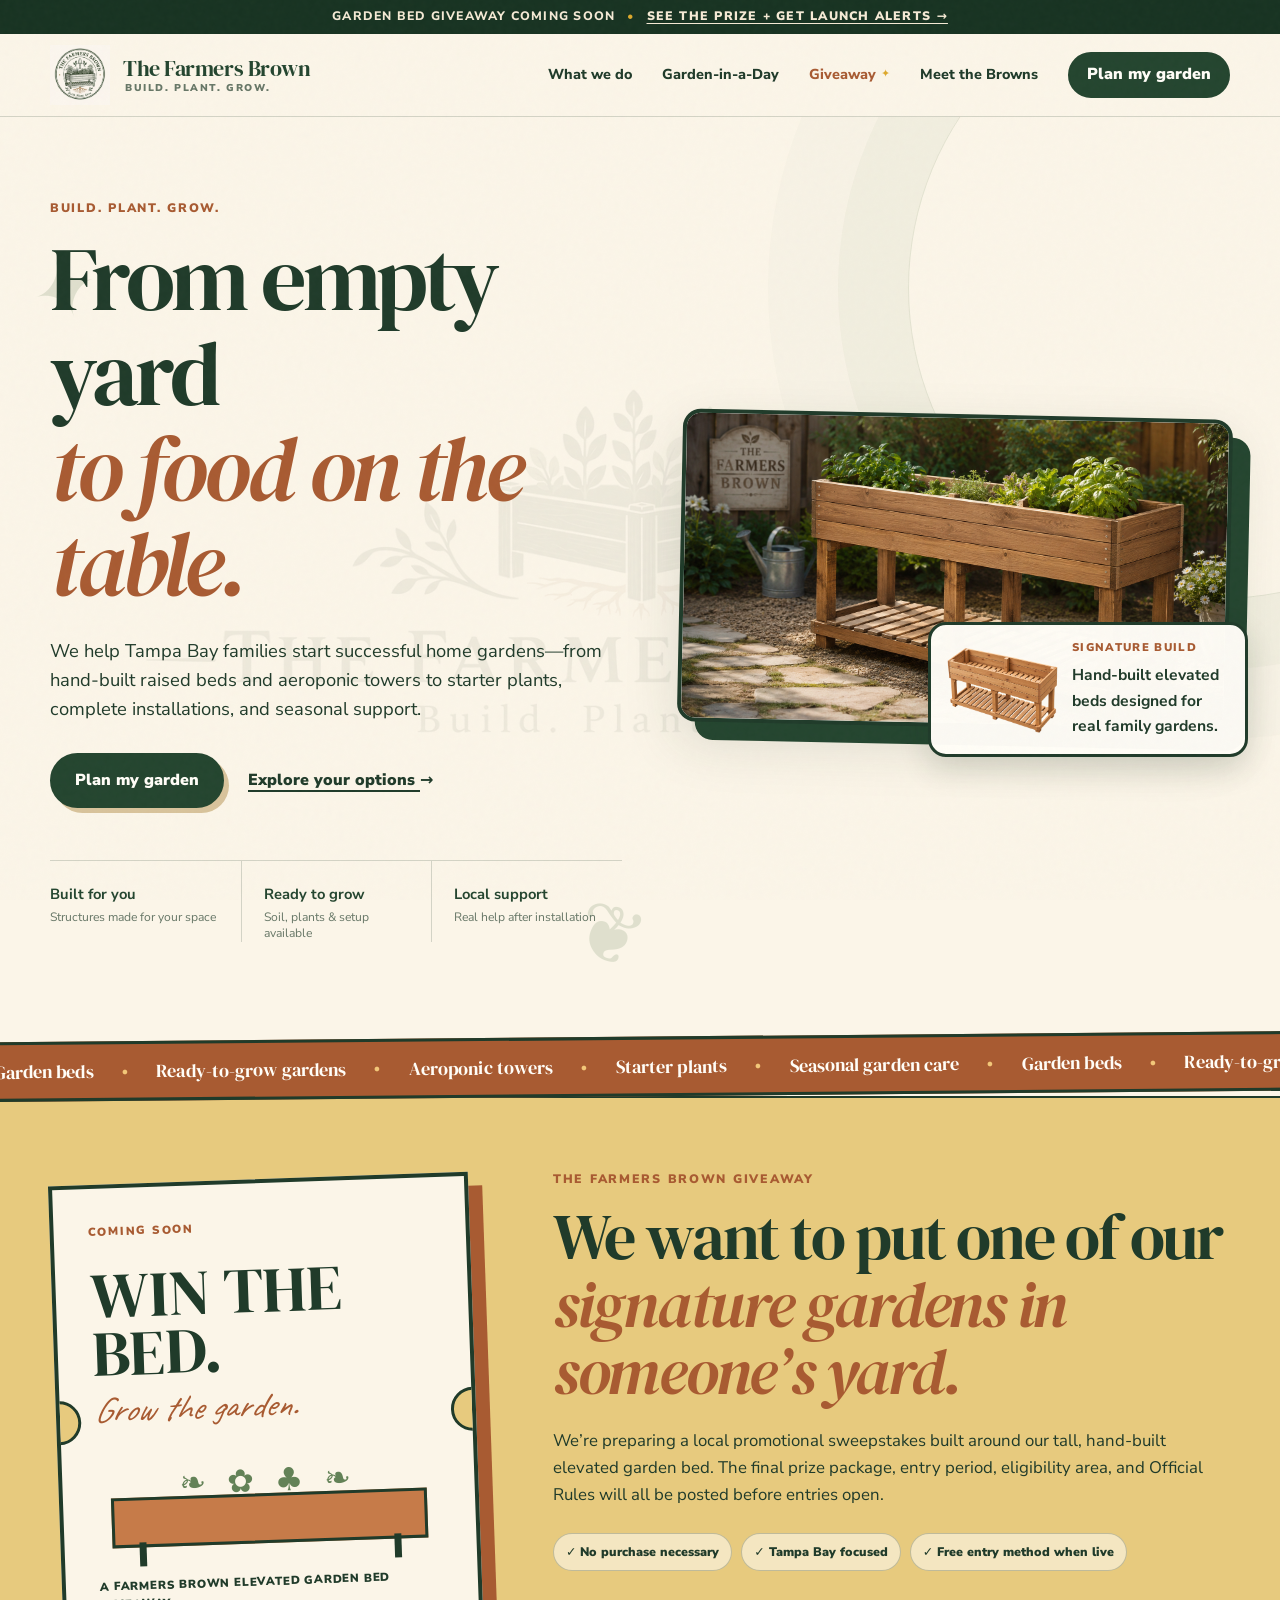
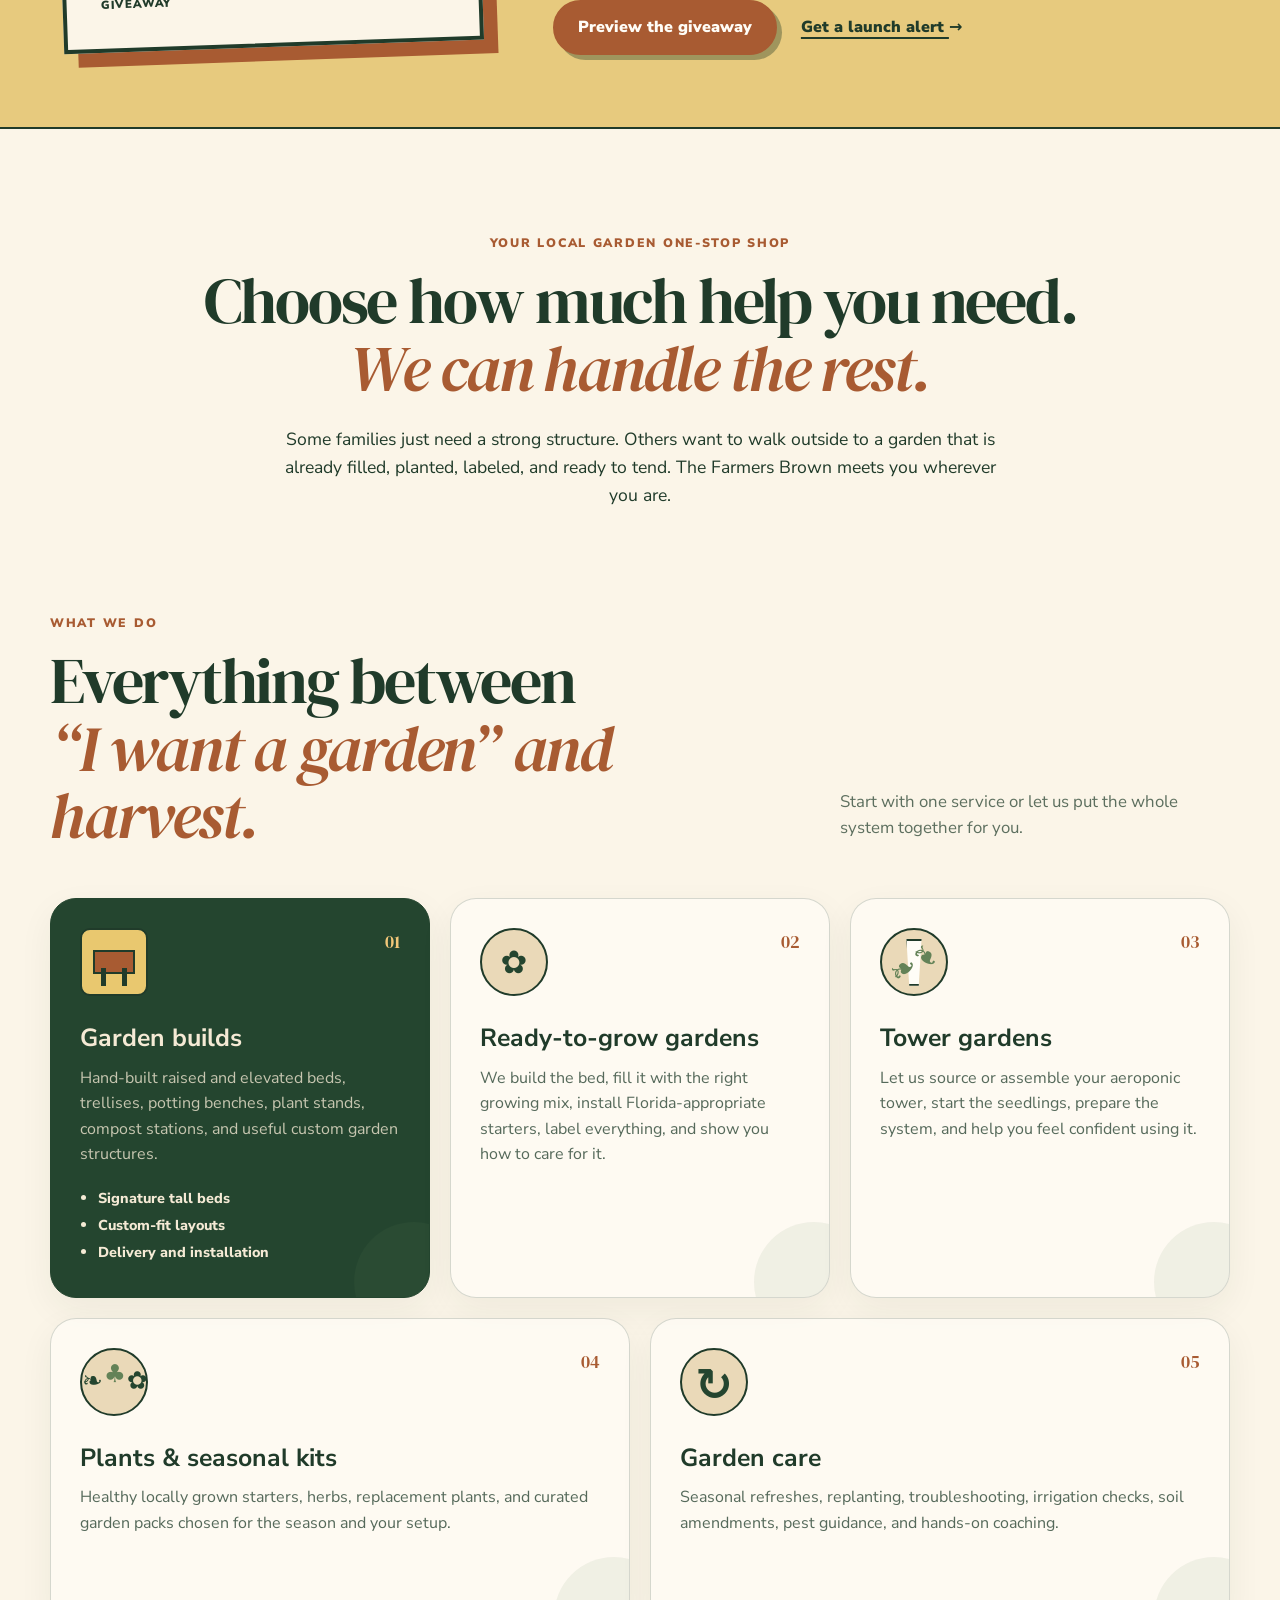
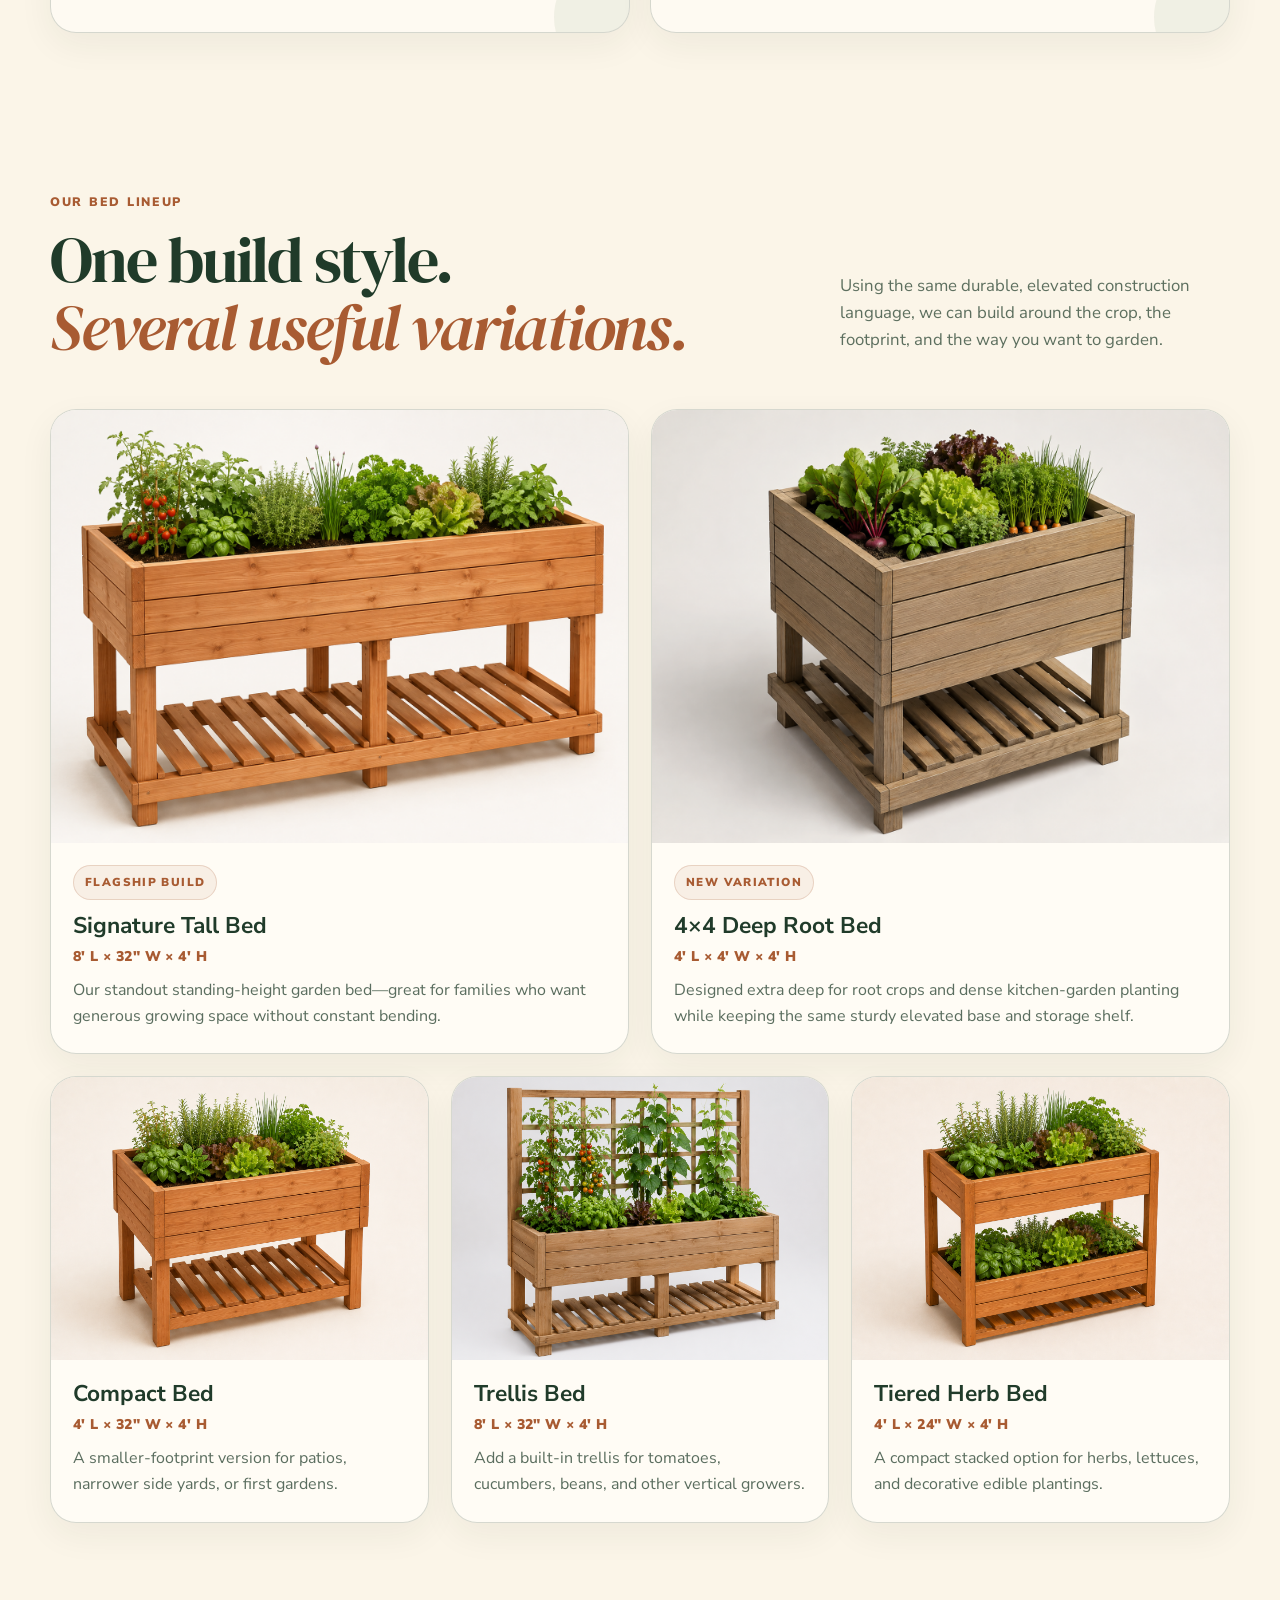
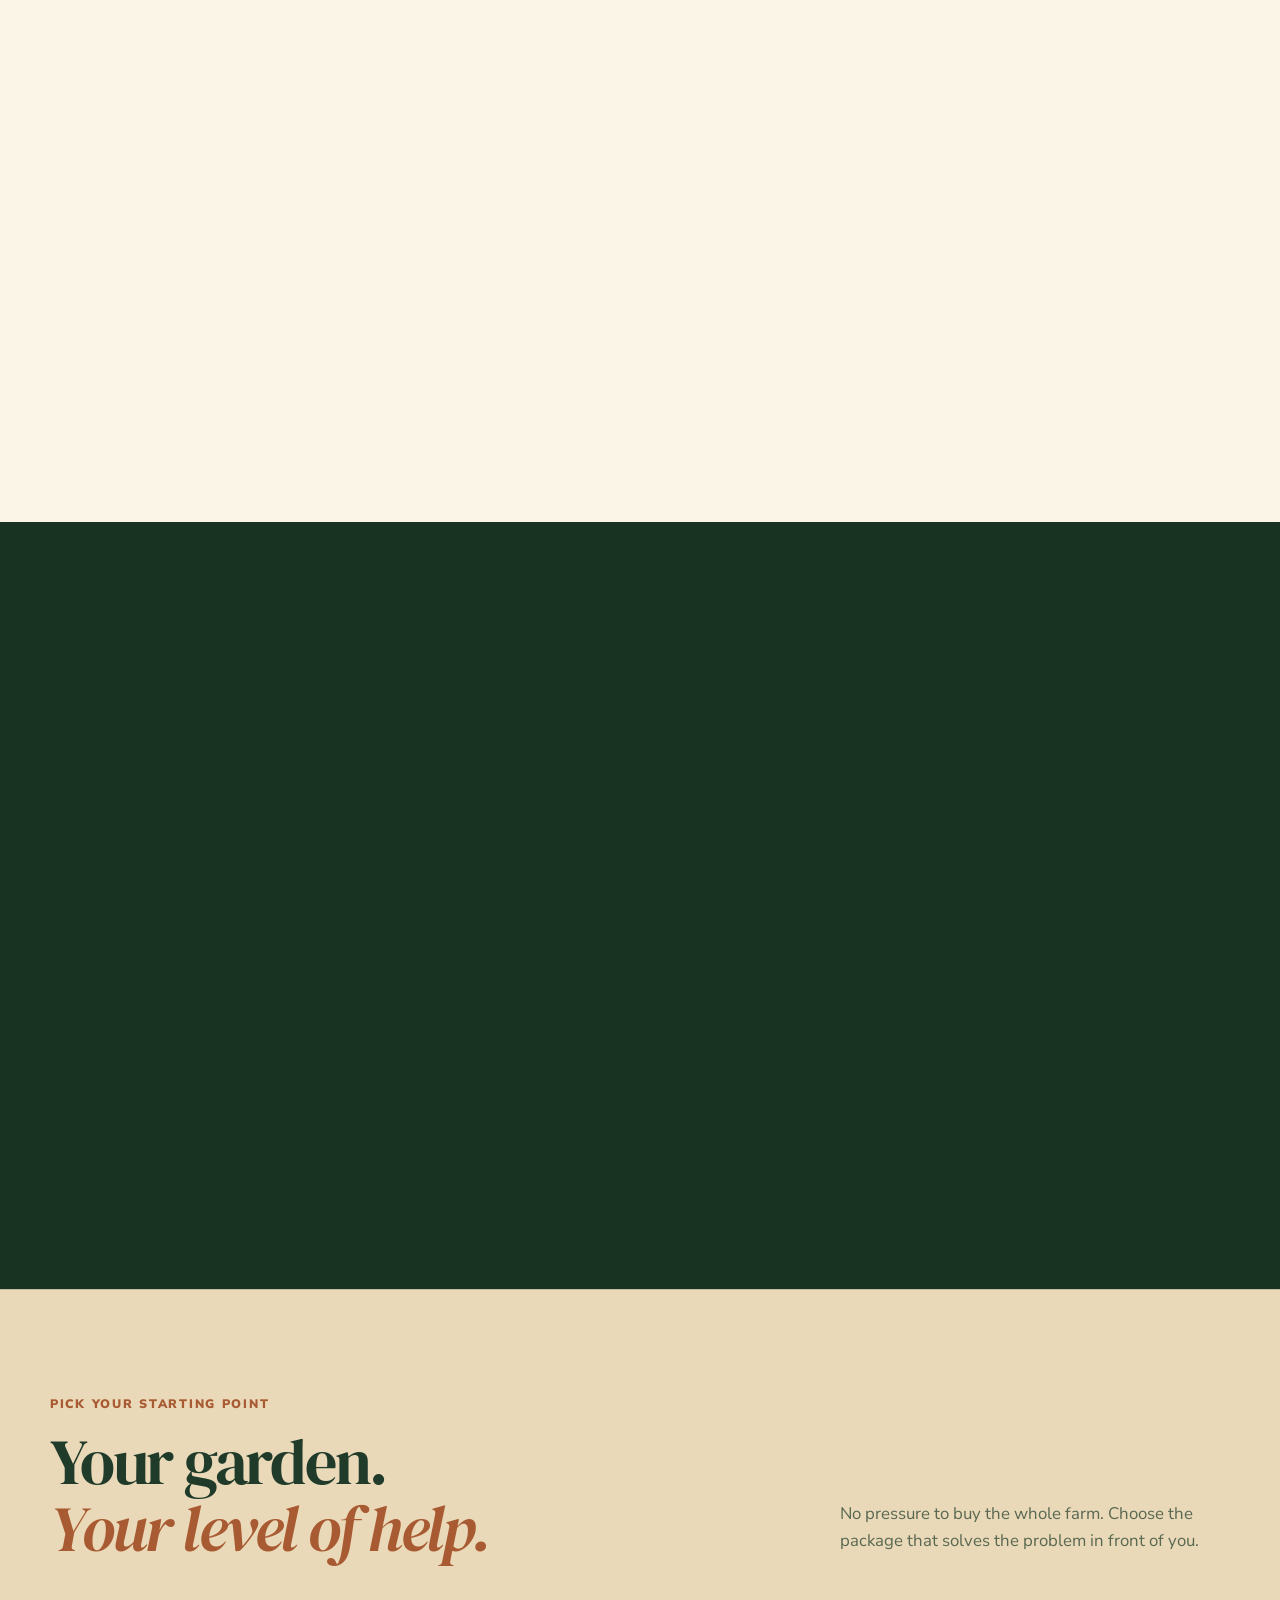
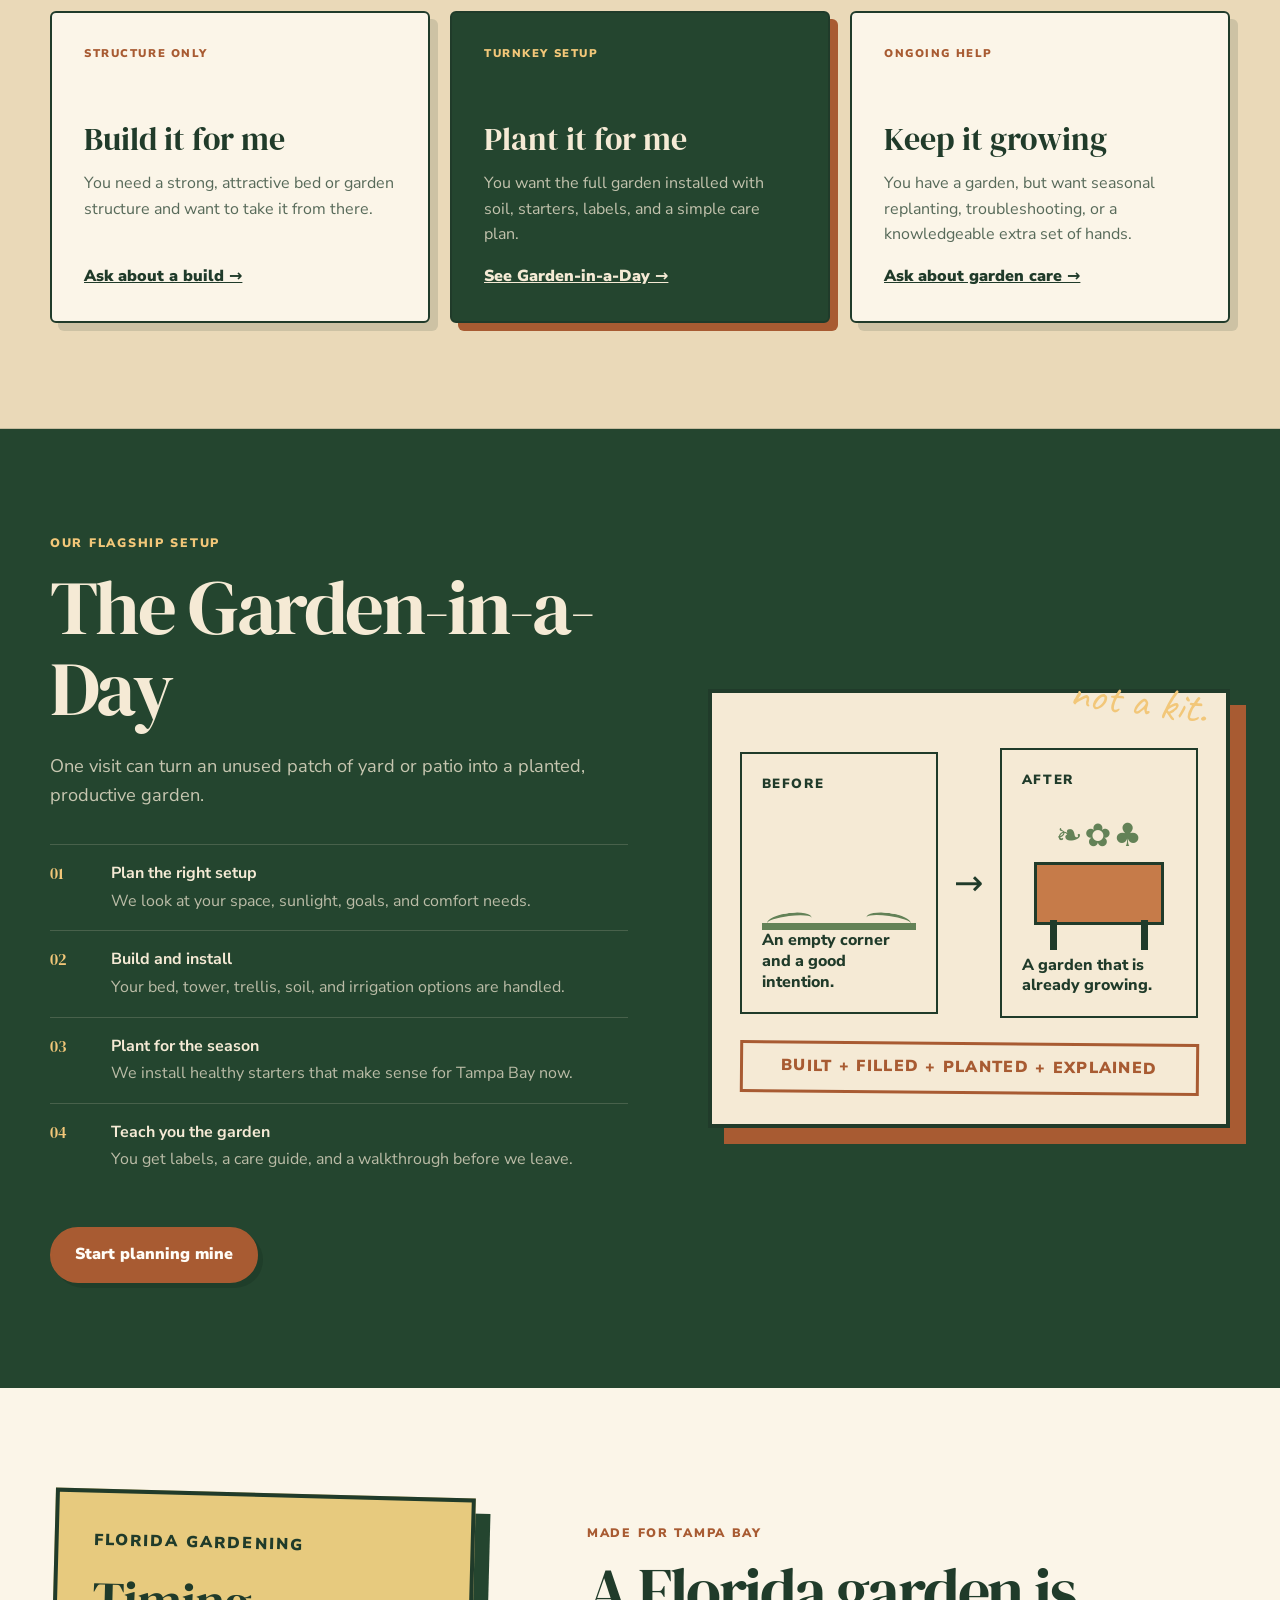
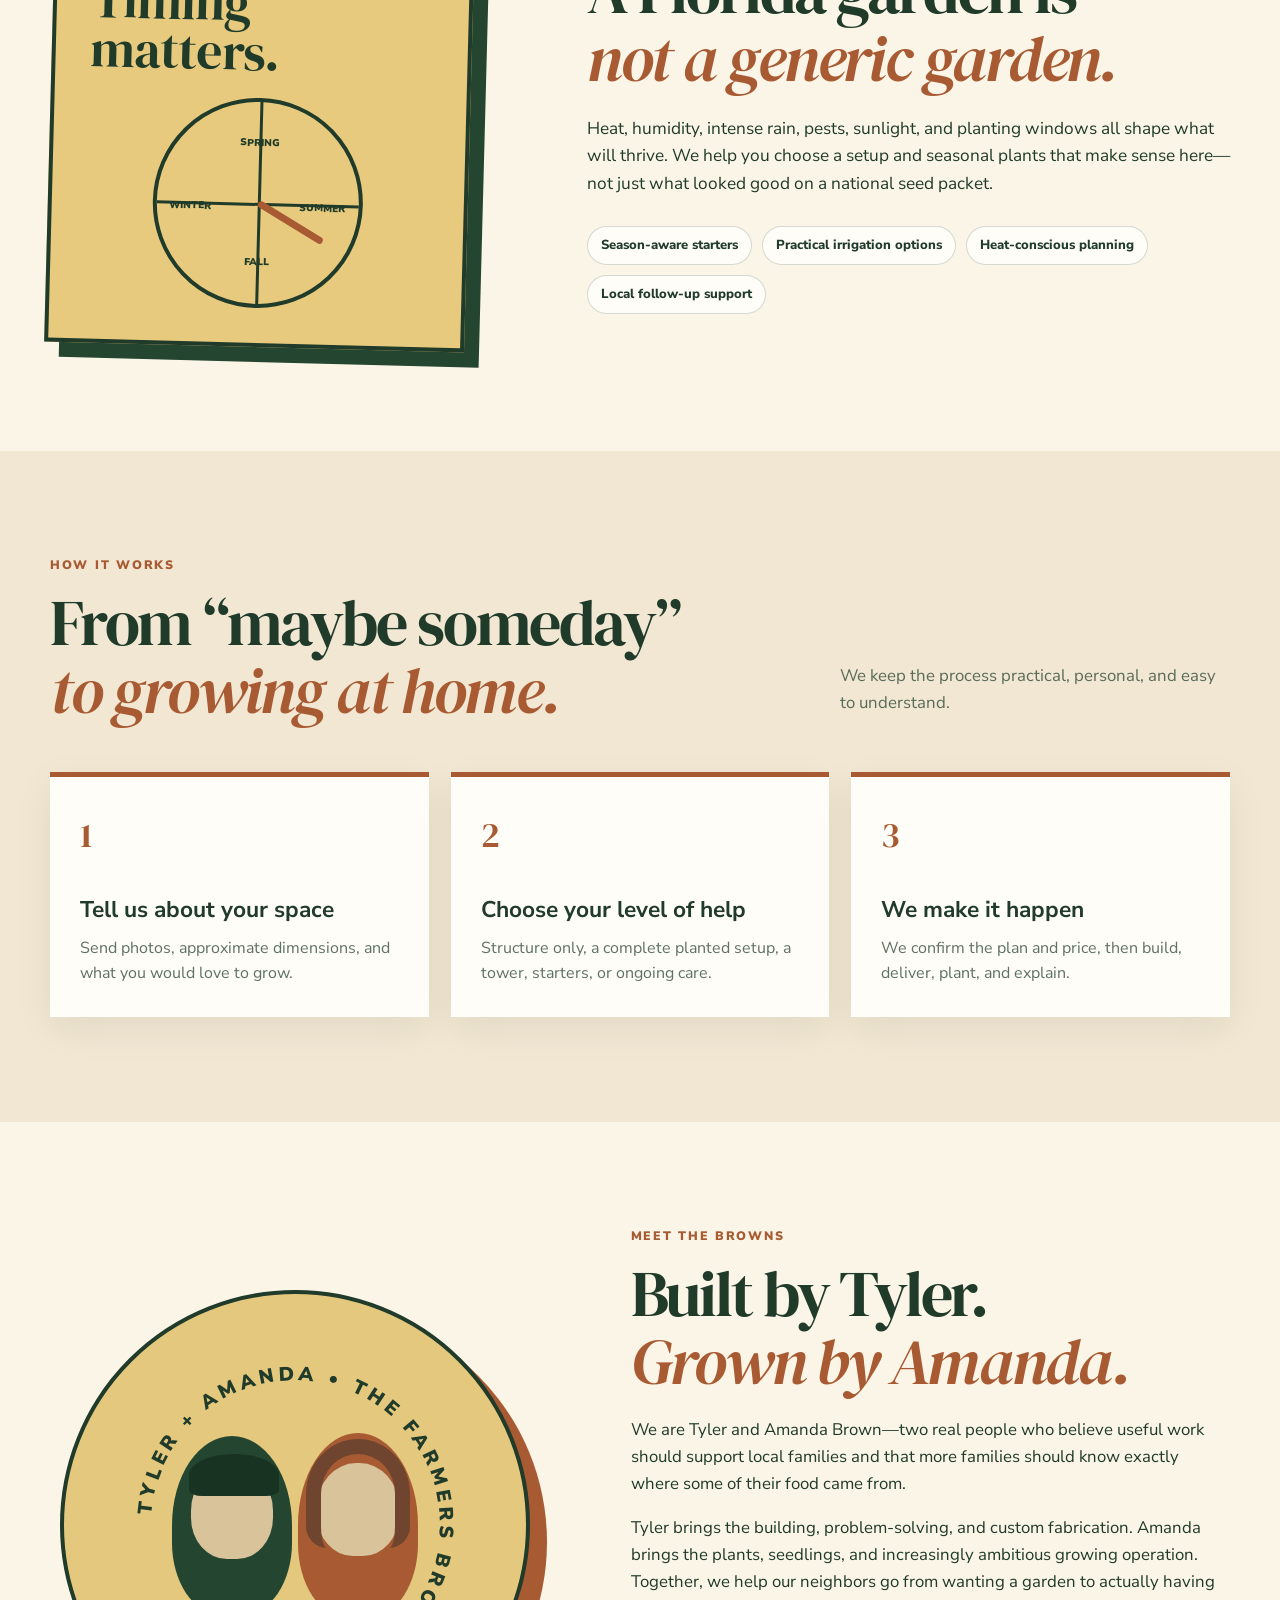
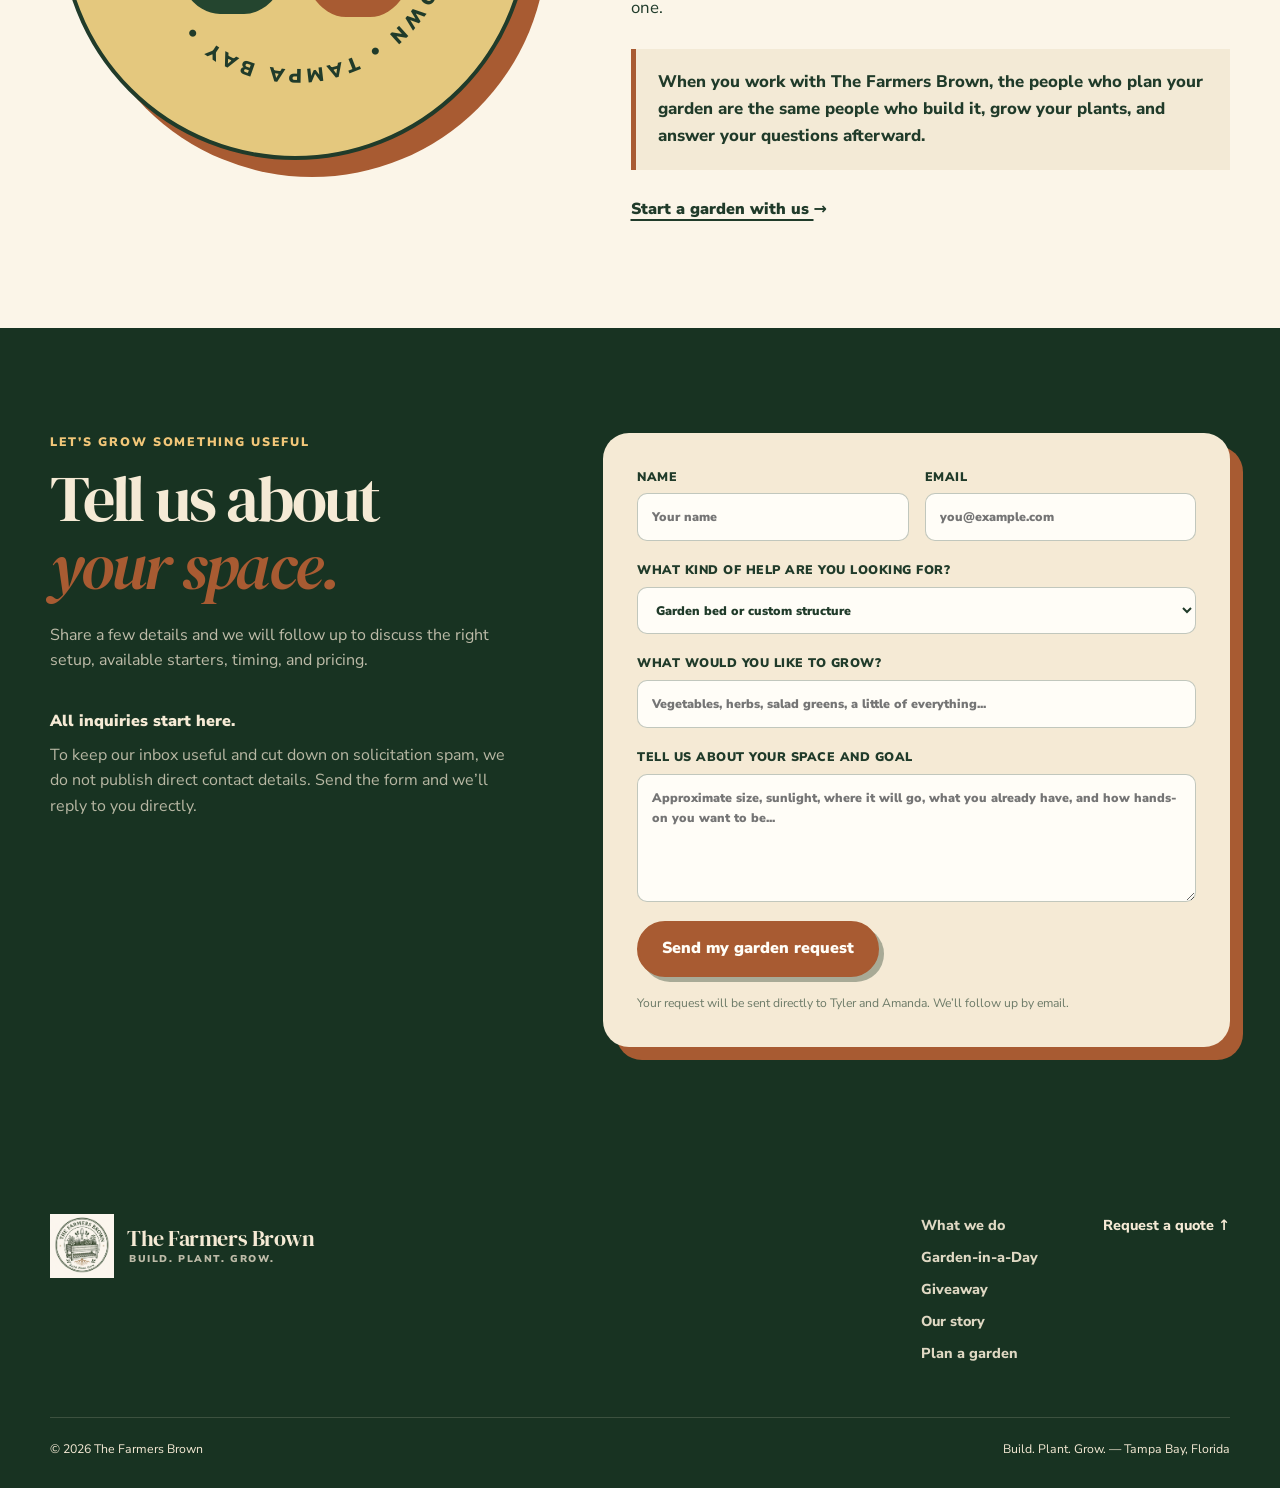
==== commit f2acb4cc: "Update image alt text and description for Classic Raised Bed" ====
--- a/index.html
+++ b/index.html
@@ -230,8 +230,8 @@
             <div class="lineup-card-copy"><h3>Tiered Herb Bed</h3><p class="lineup-spec">4' L × 24" W × 4' H</p><p>A compact stacked option for herbs, lettuces, and decorative edible plantings.</p></div>
           </article>
           <article class="lineup-card reveal">
-            <figure class="lineup-card-media"><img src="assets/standard-bed.png" alt="Ground-level cedar raised garden bed." /></figure>
-            <div class="lineup-card-copy"><h3>Classic Raised Bed</h3><p class="lineup-spec">Ground-level cedar build</p><p>A traditional raised bed for larger growing volume, row-style planting, and backyard kitchen gardens.</p></div>
+            <figure class="lineup-card-media"><img src="assets/standard-bed.png" alt="Ground-level raised garden bed." /></figure>
+            <div class="lineup-card-copy"><h3>Classic Raised Bed</h3><p class="lineup-spec">Ground-level build</p><p>A traditional raised bed for larger growing volume, row-style planting, and backyard kitchen gardens.</p></div>
           </article>
         </div>
       </div>
--- a/styles.css
+++ b/styles.css
@@ -832,7 +832,7 @@
   .lineup-card, .lineup-card-wide { grid-column: auto; }
 }
 
-/* --- Hero logo watermark treatment --- */
+/* --- Centered scrolling logo watermark treatment --- */
 .hero,
 .giveaway-hero {
   isolation: isolate;
@@ -842,28 +842,21 @@
 .giveaway-hero::before {
   content: "";
   position: absolute;
+  left: 50%;
+  top: 50%;
+  width: min(1050px, 84vw);
+  aspect-ratio: 1142 / 643;
+  transform: translate(-50%, -50%);
   z-index: -1;
   pointer-events: none;
   background: url("assets/logo-watermark.png") center / contain no-repeat;
-  opacity: .075;
-  filter: saturate(.8);
-}
-
-.hero::before {
-  width: min(860px, 72vw);
-  aspect-ratio: 1142 / 643;
-  left: clamp(-190px, -8vw, -70px);
-  top: 46%;
-  transform: translateY(-50%) rotate(-2deg);
+  opacity: .06;
+  filter: saturate(.75);
 }
 
 .giveaway-hero::before {
-  width: min(780px, 68vw);
-  aspect-ratio: 1142 / 643;
-  left: clamp(-150px, -5vw, -35px);
-  top: 49%;
-  transform: translateY(-50%) rotate(-1.5deg);
-  opacity: .06;
+  width: min(980px, 82vw);
+  opacity: .05;
 }
 
 .hero-grid,
@@ -875,19 +868,17 @@
 @media (max-width: 950px) {
   .hero::before,
   .giveaway-hero::before {
-    width: 880px;
-    left: 50%;
-    top: 31%;
-    transform: translate(-50%, -50%) rotate(-2deg);
-    opacity: .055;
+    width: min(900px, 118vw);
+    top: 45%;
+    opacity: .045;
   }
 }
 
 @media (max-width: 720px) {
   .hero::before,
   .giveaway-hero::before {
-    width: 700px;
-    top: 23%;
-    opacity: .04;
+    width: 135vw;
+    top: 39%;
+    opacity: .032;
   }
 }
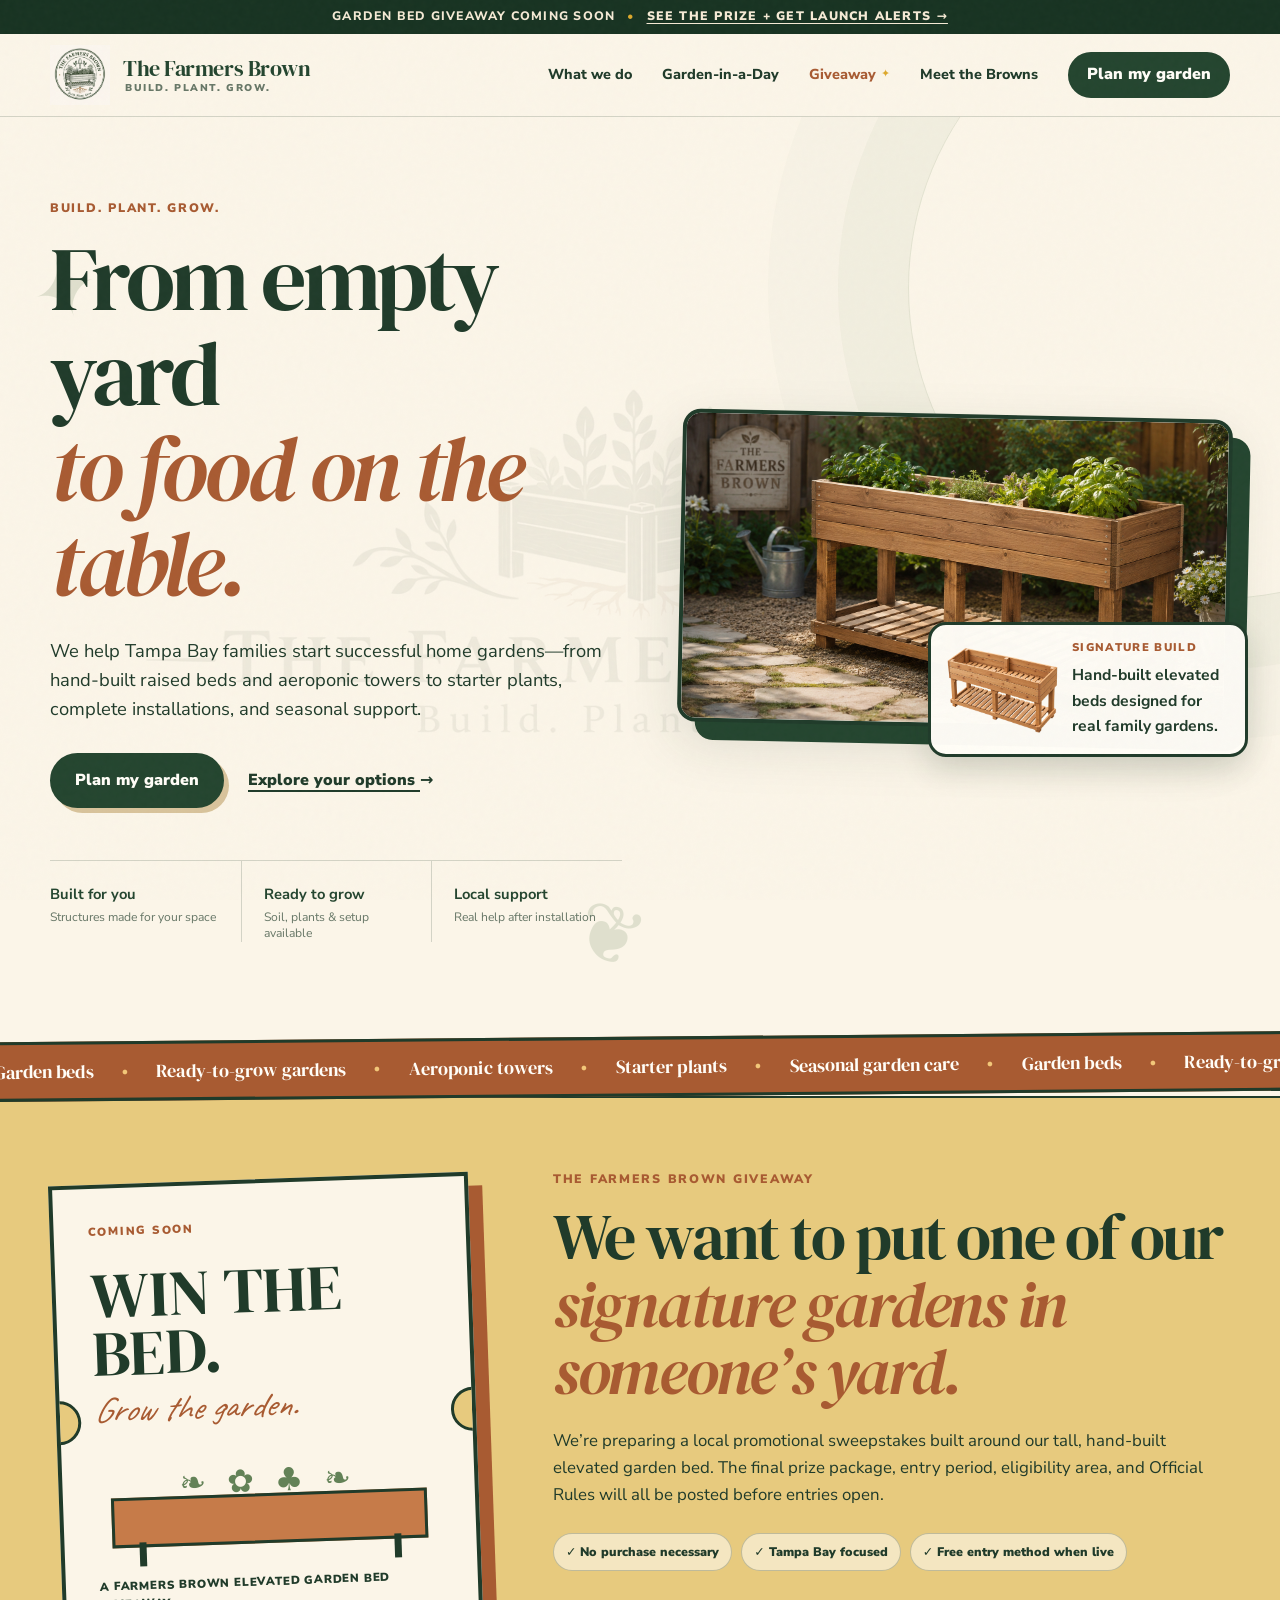
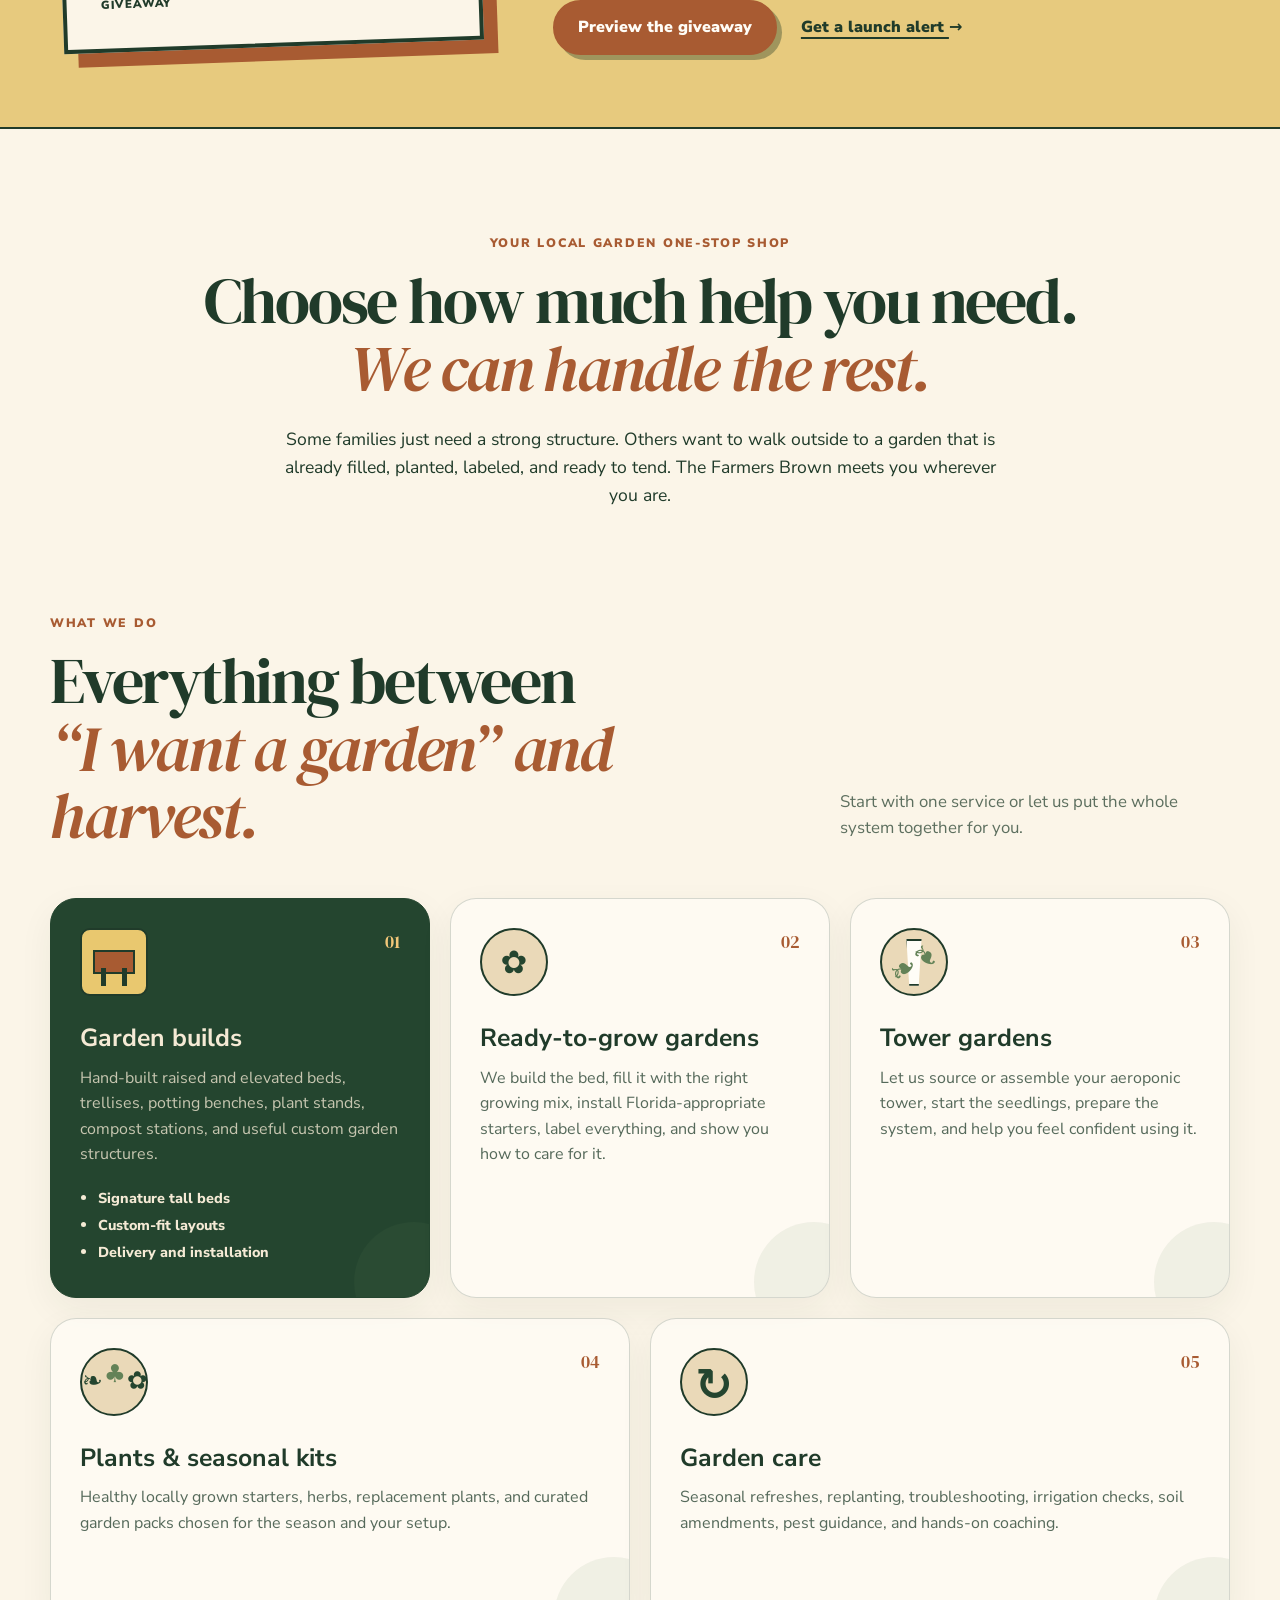
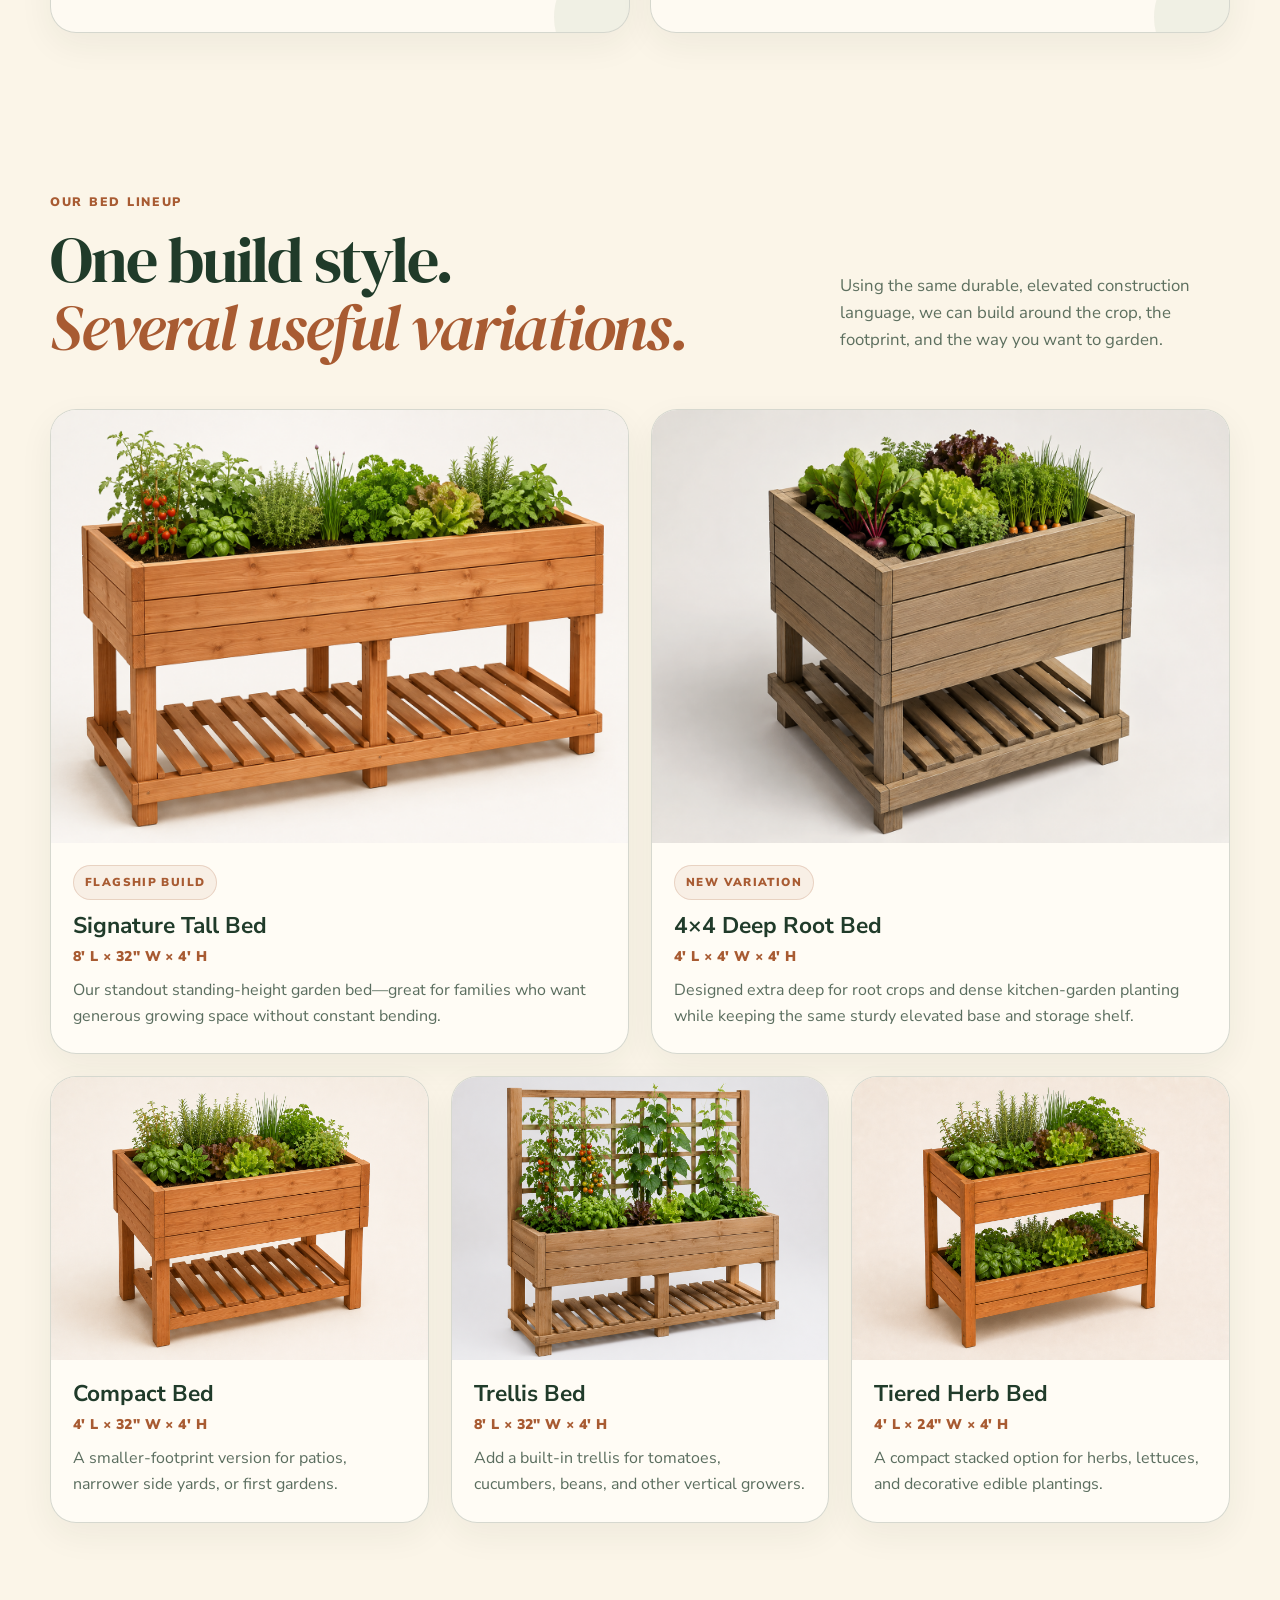
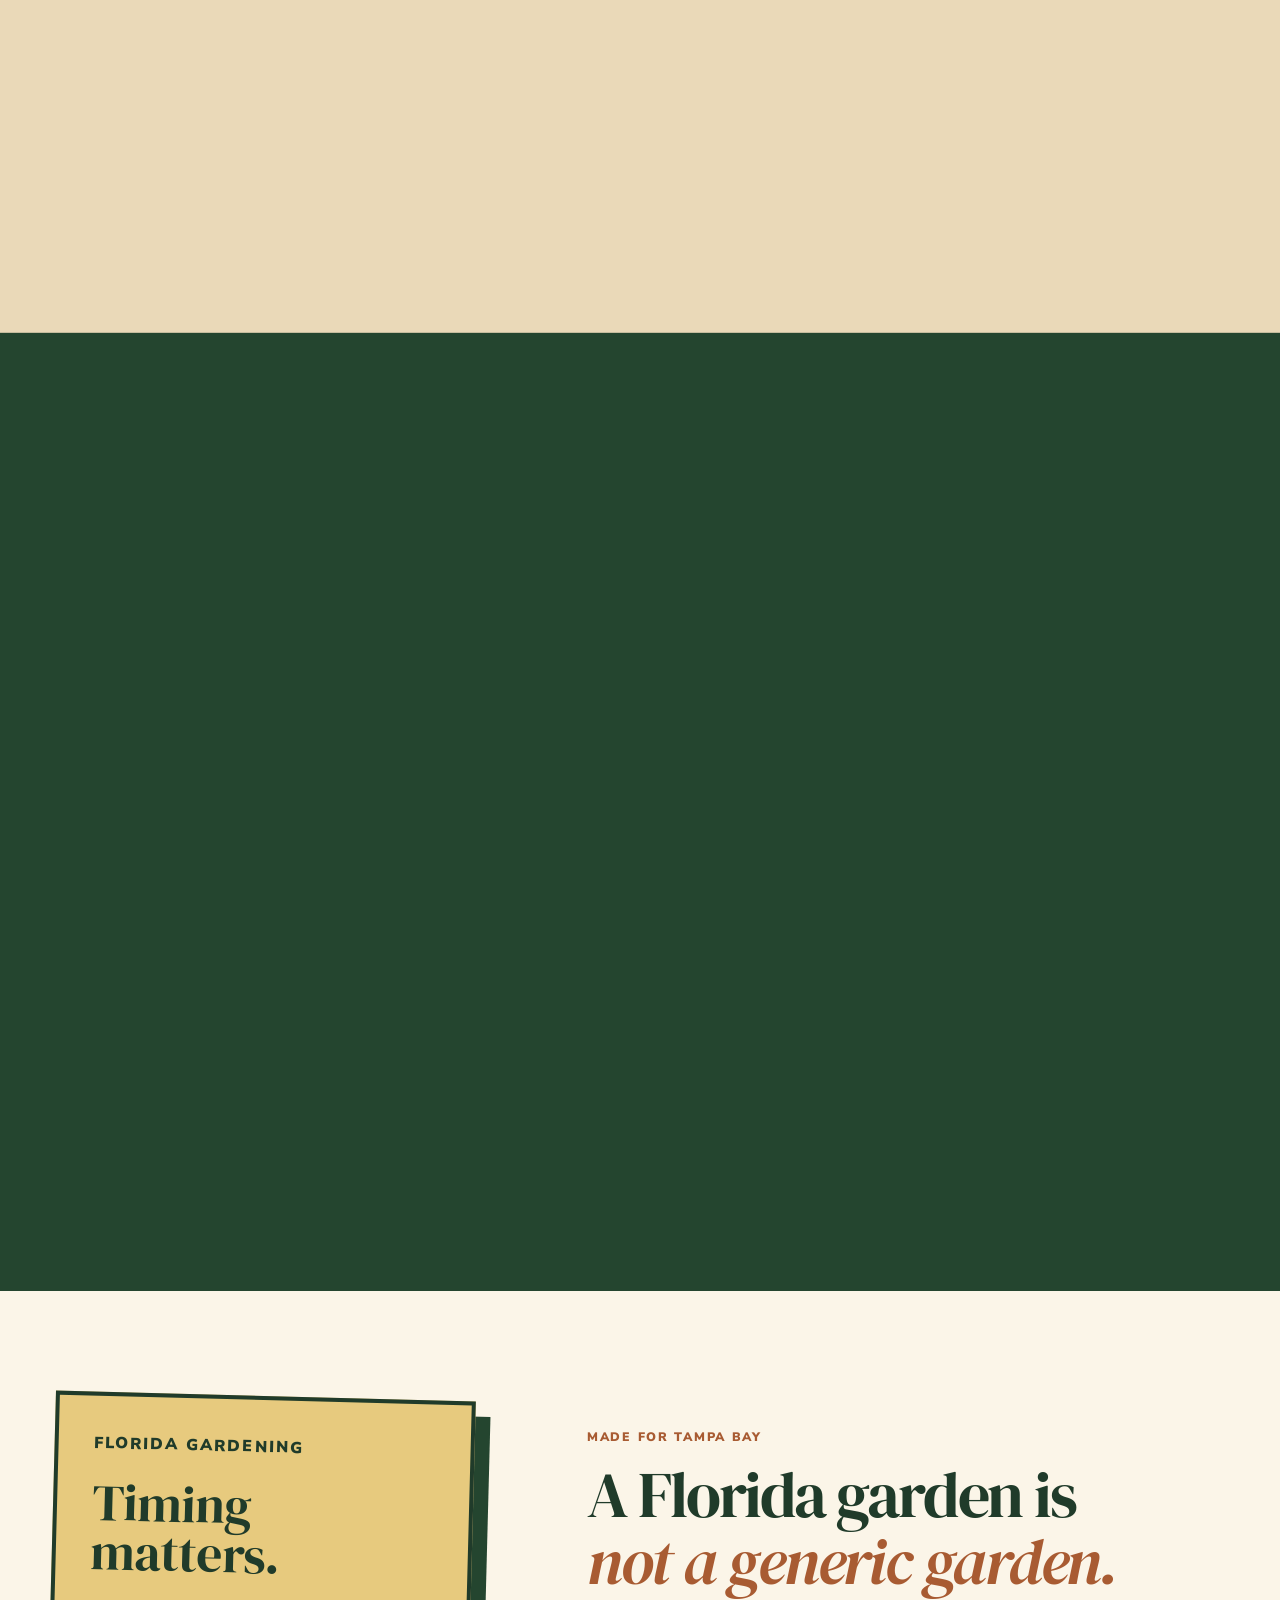
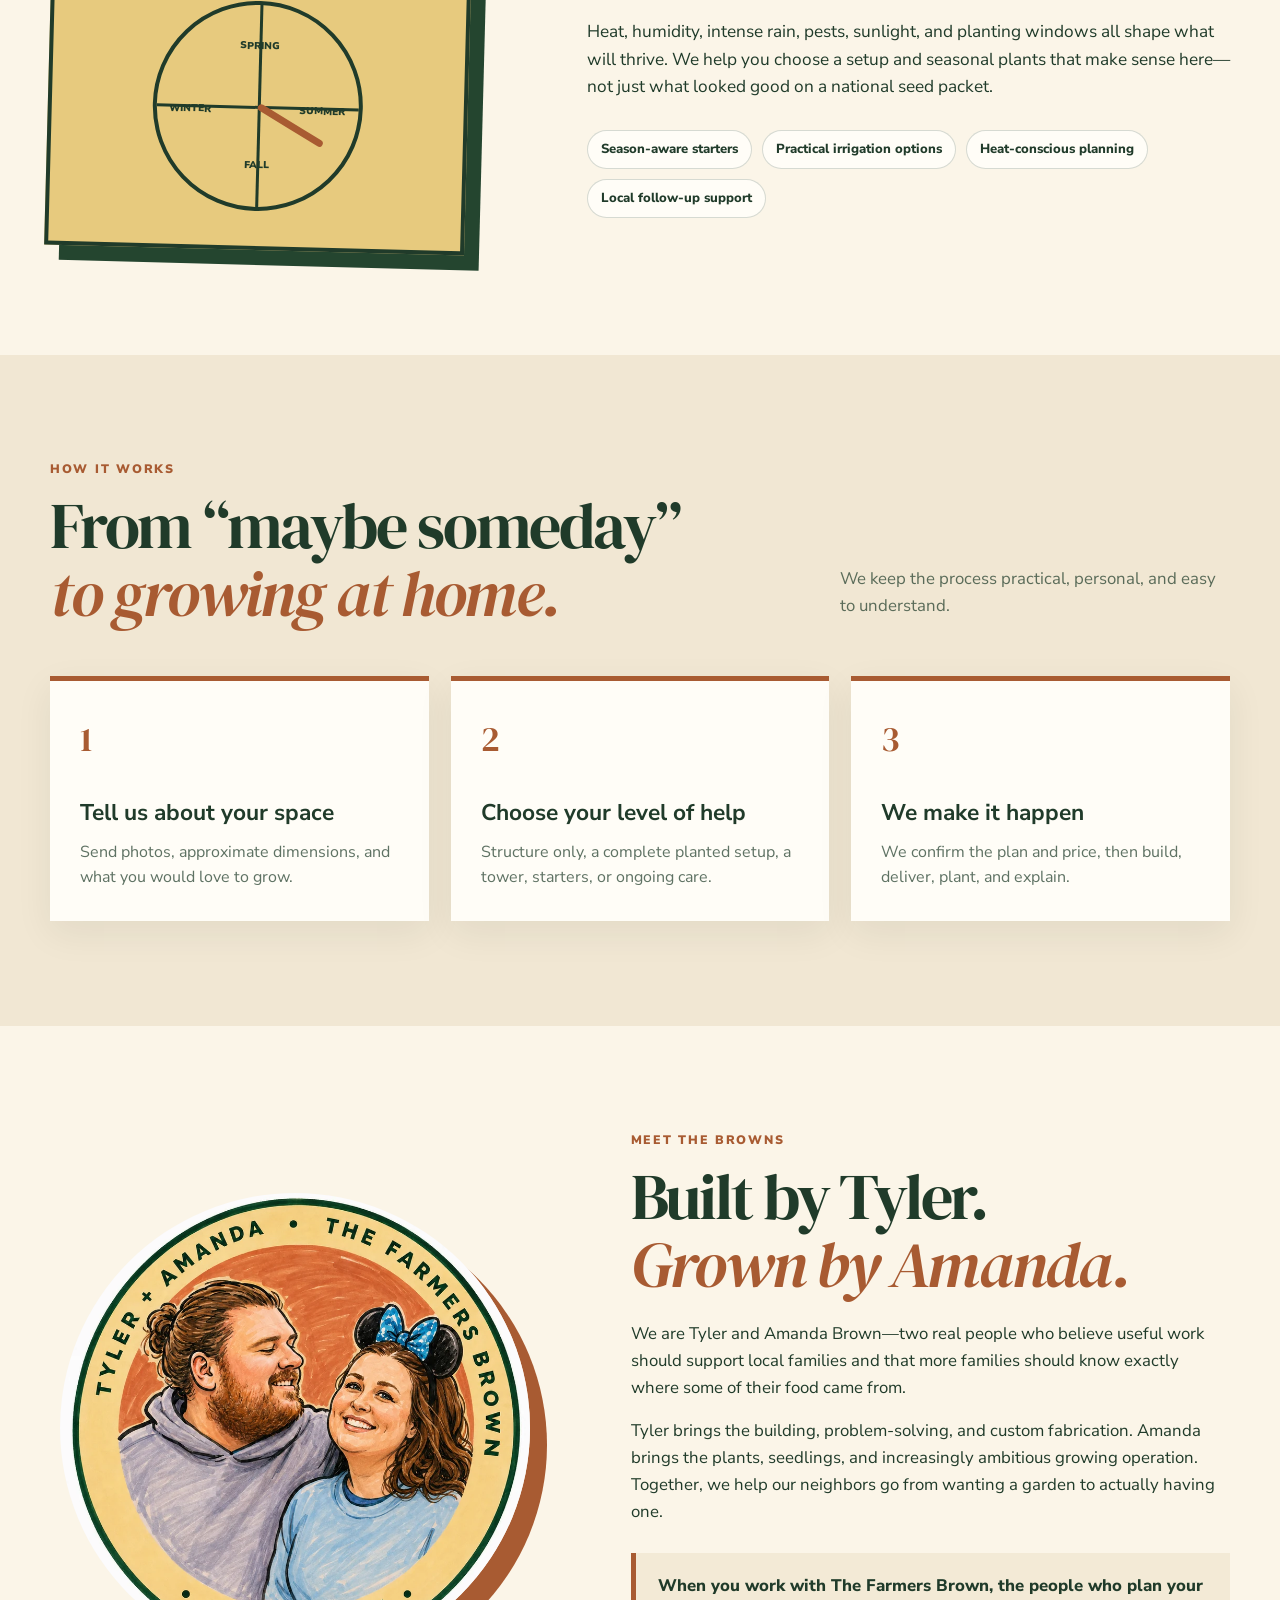
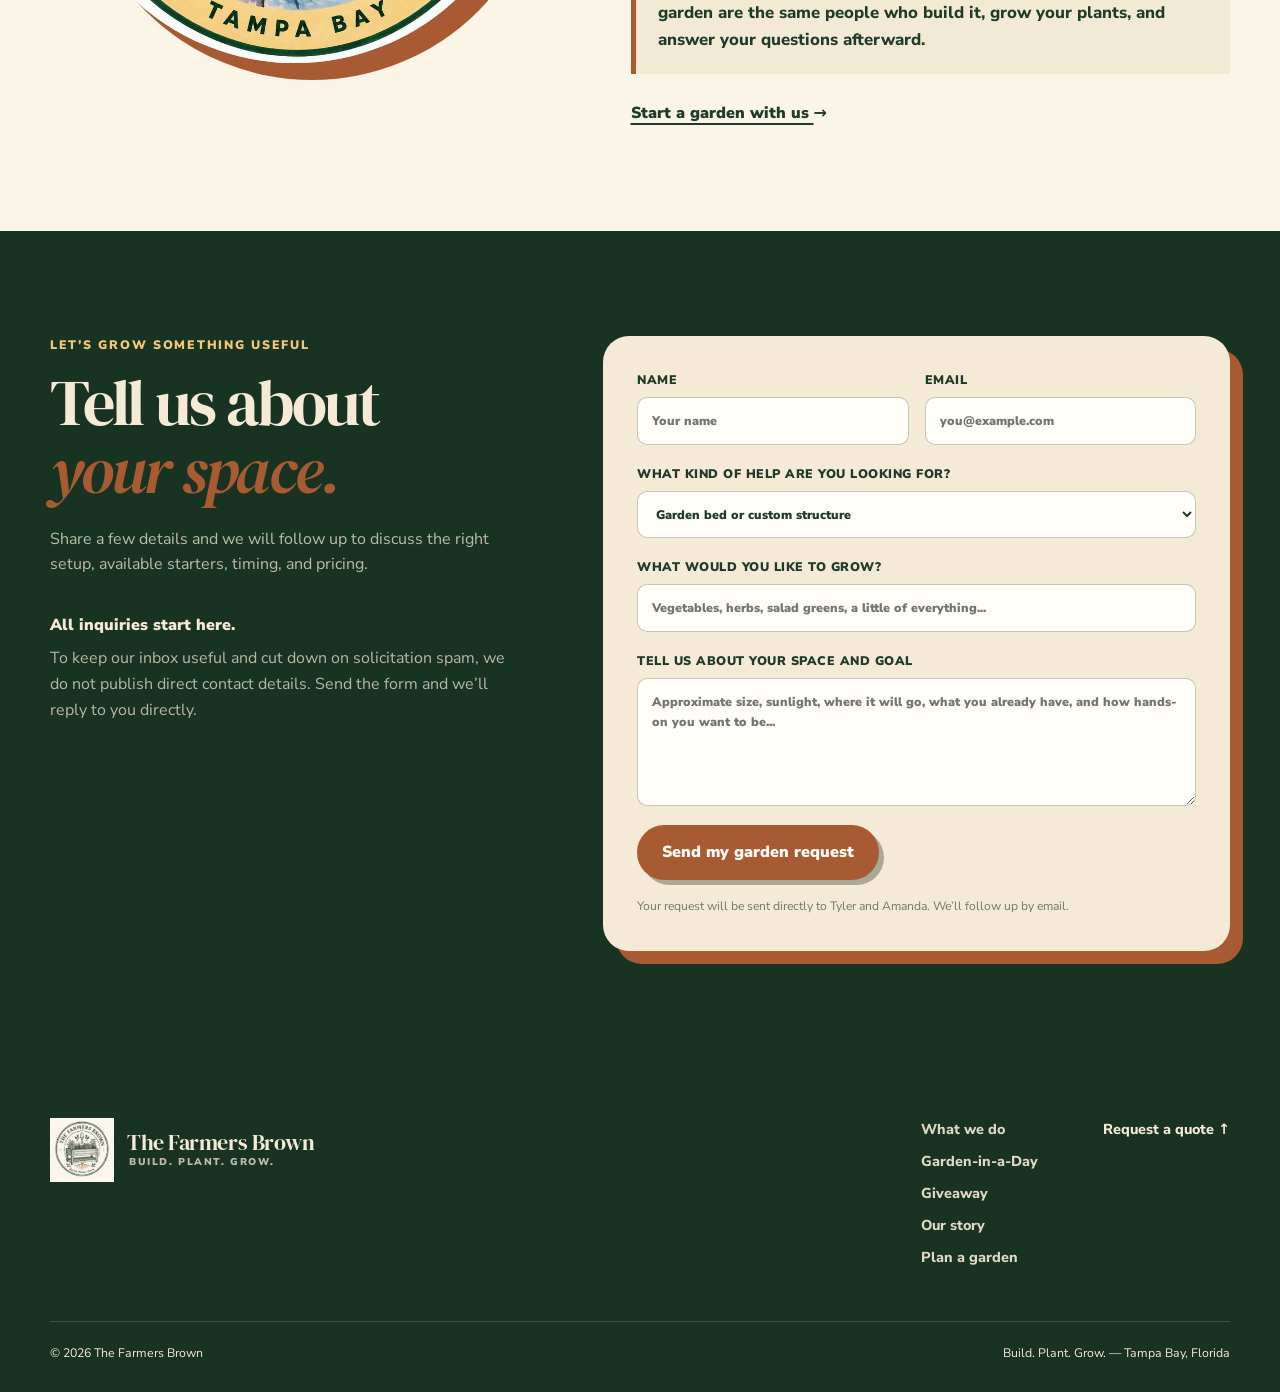
==== commit 129cbd45: "Add files via upload" ====
--- a/index.html
+++ b/index.html
@@ -358,11 +358,16 @@
 
     <section class="section about-section" id="about">
       <div class="wrap about-grid">
-        <div class="about-art reveal" aria-hidden="true">
-          <div class="portrait-seal">
-            <div class="portrait-heads"><div class="portrait-one"></div><div class="portrait-two"></div></div>
-            <svg viewBox="0 0 500 500"><defs><path id="circlePath" d="M80,250a170,170 0 1,1 340,0a170,170 0 1,1 -340,0"/></defs><text><textPath href="#circlePath" startOffset="1%">TYLER + AMANDA • THE FARMERS BROWN • TAMPA BAY • </textPath></text></svg>
-          </div>
+        <div class="about-art reveal">
+          <img
+            class="about-portrait"
+            src="assets/tyler-amanda-portrait.webp"
+            alt="Illustration of Tyler and Amanda Brown, The Farmers Brown"
+            width="900"
+            height="900"
+            loading="lazy"
+            decoding="async"
+          />
         </div>
         <div class="about-copy reveal">
           <p class="eyebrow">Meet the Browns</p>
--- a/styles.css
+++ b/styles.css
@@ -306,15 +306,7 @@
 .about-section { overflow: hidden; }
 .about-grid { display: grid; grid-template-columns: .9fr 1.1fr; gap: 90px; align-items: center; }
 .about-art { display: grid; place-items: center; }
-.portrait-seal { position: relative; width: min(470px, 100%); aspect-ratio: 1; background: #e4c87e; border: 4px solid var(--ink); border-radius: 50%; box-shadow: 17px 17px 0 var(--rust); }
-.portrait-seal svg { position: absolute; inset: 4%; width: 92%; height: 92%; }
-.portrait-seal text { fill: var(--ink); font-family: var(--sans); font-size: 23px; font-weight: 900; letter-spacing: 5px; }
-.portrait-heads { position: absolute; inset: 20%; display: flex; align-items: center; justify-content: center; gap: 6px; }
-.portrait-one, .portrait-two { position: relative; width: 120px; height: 178px; background: var(--forest); border-radius: 55% 55% 44% 44%; }
-.portrait-one::before, .portrait-two::before { content: ""; position: absolute; width: 82px; height: 93px; left: 19px; top: 30px; background: var(--sand); border-radius: 48% 48% 44% 44%; }
-.portrait-one::after { content: ""; position: absolute; left: 17px; top: 18px; width: 90px; height: 42px; border-radius: 50% 50% 15% 15%; background: var(--forest-deep); }
-.portrait-two { height: 184px; background: var(--rust); }
-.portrait-two::after { content: ""; position: absolute; inset: 6px 8px auto; height: 94px; border-radius: 50% 50% 20% 20%; border: 15px solid #70452f; border-bottom: 0; }
+.about-portrait { display: block; width: min(470px, 100%); height: auto; aspect-ratio: 1; object-fit: cover; border-radius: 50%; box-shadow: 17px 17px 0 var(--rust); }
 .about-copy p:not(.eyebrow) { max-width: 690px; font-size: 1.05rem; }
 .about-note { padding: 20px 22px; margin: 27px 0; border-left: 5px solid var(--rust); background: rgba(216, 195, 155, .24); font-weight: 800; }
 
@@ -359,7 +351,7 @@
   .service-card, .service-card:nth-child(4), .service-card:nth-child(5) { grid-column: span 3; }
   .garden-day-grid, .florida-grid, .about-grid, .quote-grid { gap: 58px; }
   .garden-day-poster { max-width: 660px; margin-inline: auto; }
-  .calendar-card, .portrait-seal { margin-inline: auto; }
+  .calendar-card, .about-portrait { margin-inline: auto; }
 }
 
 @media (max-width: 780px) {
@@ -412,11 +404,6 @@
   .season-dial i:nth-child(2) { top: 83px; }
   .season-dial i:nth-child(3) { left: 74px; }
   .season-dial i:nth-child(4) { top: 83px; }
-  .portrait-heads { inset: 23%; }
-  .portrait-one, .portrait-two { width: 90px; height: 135px; }
-  .portrait-one::before, .portrait-two::before { width: 62px; height: 70px; left: 14px; top: 23px; }
-  .portrait-one::after { left: 13px; top: 13px; width: 68px; height: 34px; }
-  .portrait-two::after { height: 72px; border-width: 11px; }
   .form-row { grid-template-columns: 1fr; gap: 0; }
   .quote-form { padding: 23px; box-shadow: 8px 8px 0 var(--rust); }
   .footer-grid { grid-template-columns: 1fr; gap: 30px; }
@@ -807,6 +794,15 @@
 }
 
 .root-feature-section { background: var(--forest-deep); color: var(--cream); }
+.root-feature-section .mini-benefits span {
+  color: var(--forest-deep);
+  background: var(--cream);
+  border: 2px solid rgba(245, 234, 213, .35);
+  padding: 9px 15px;
+  font-size: .84rem;
+  font-weight: 900;
+  letter-spacing: .01em;
+}
 .root-feature-grid { display: grid; grid-template-columns: .92fr 1.08fr; gap: 60px; align-items: center; }
 .root-feature-copy p:not(.eyebrow) { color: rgba(245,234,213,.82); max-width: 620px; }
 .root-feature-art { margin: 0; }
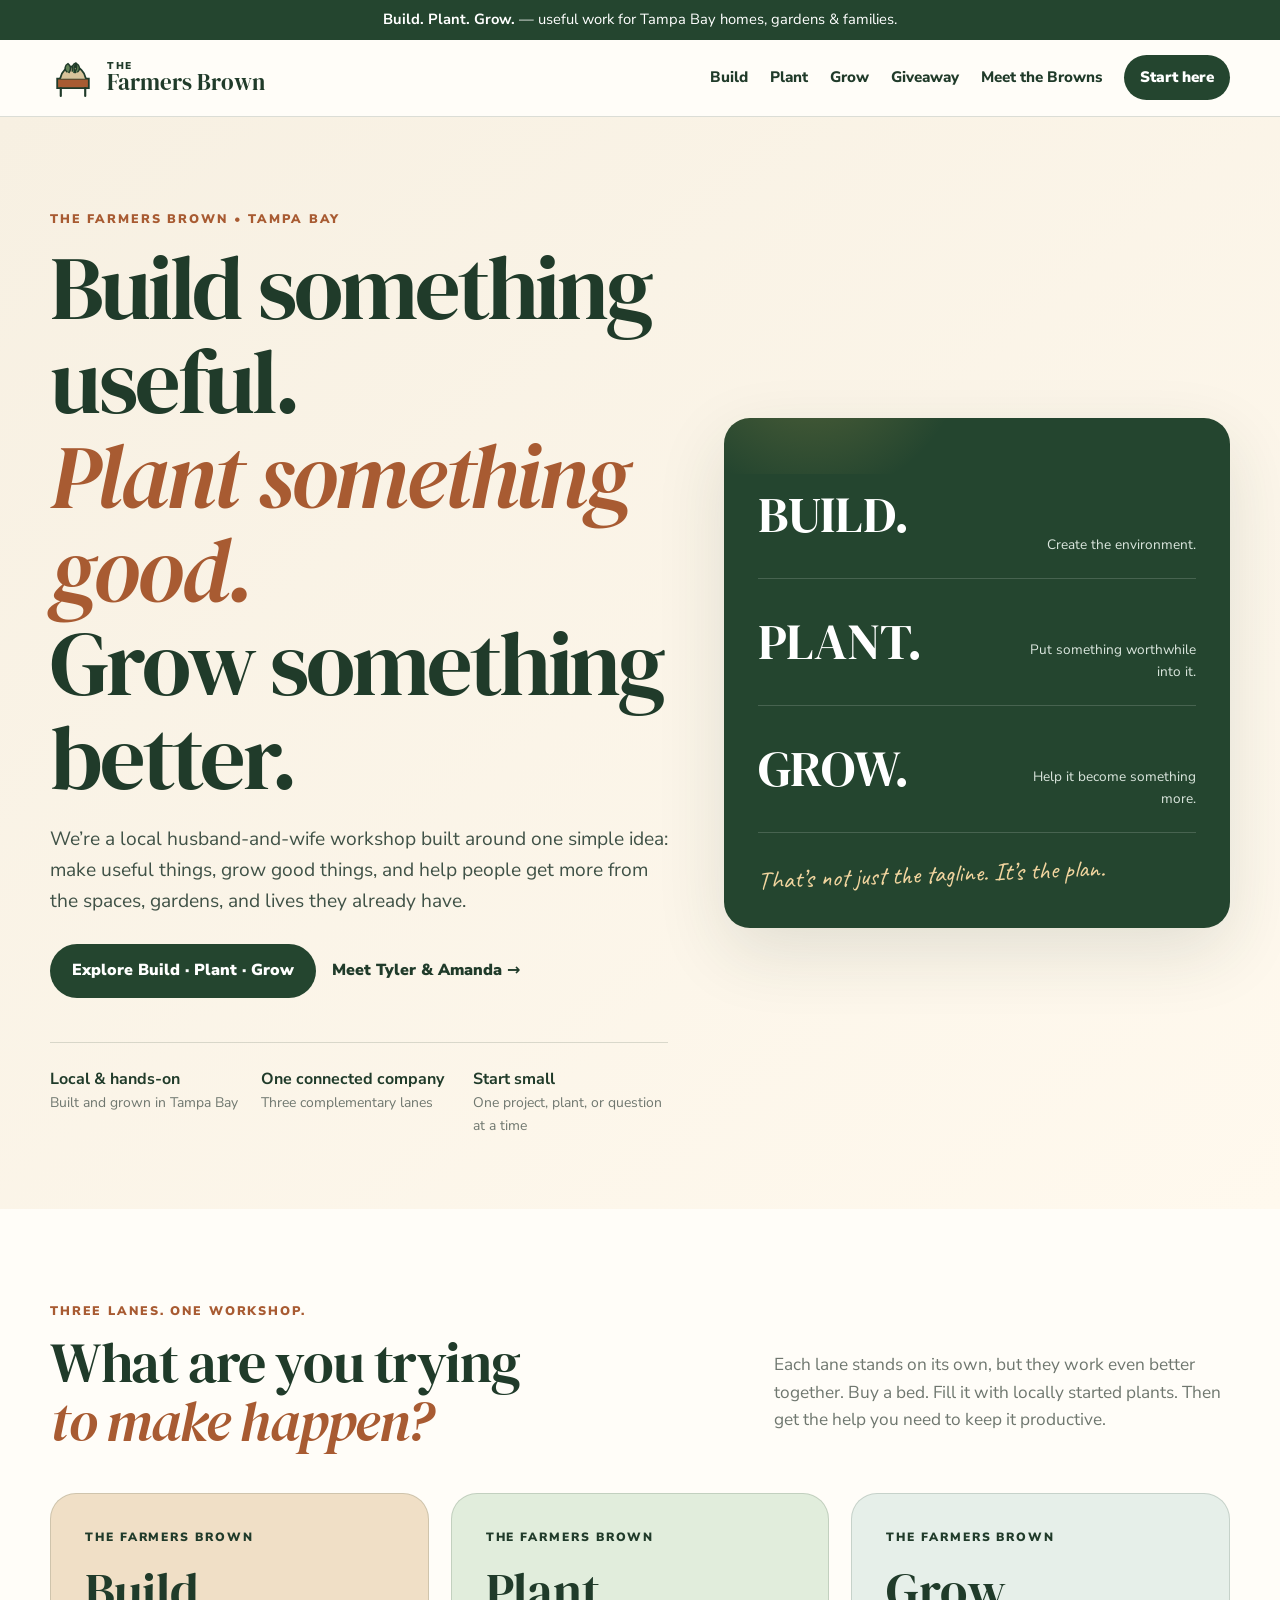
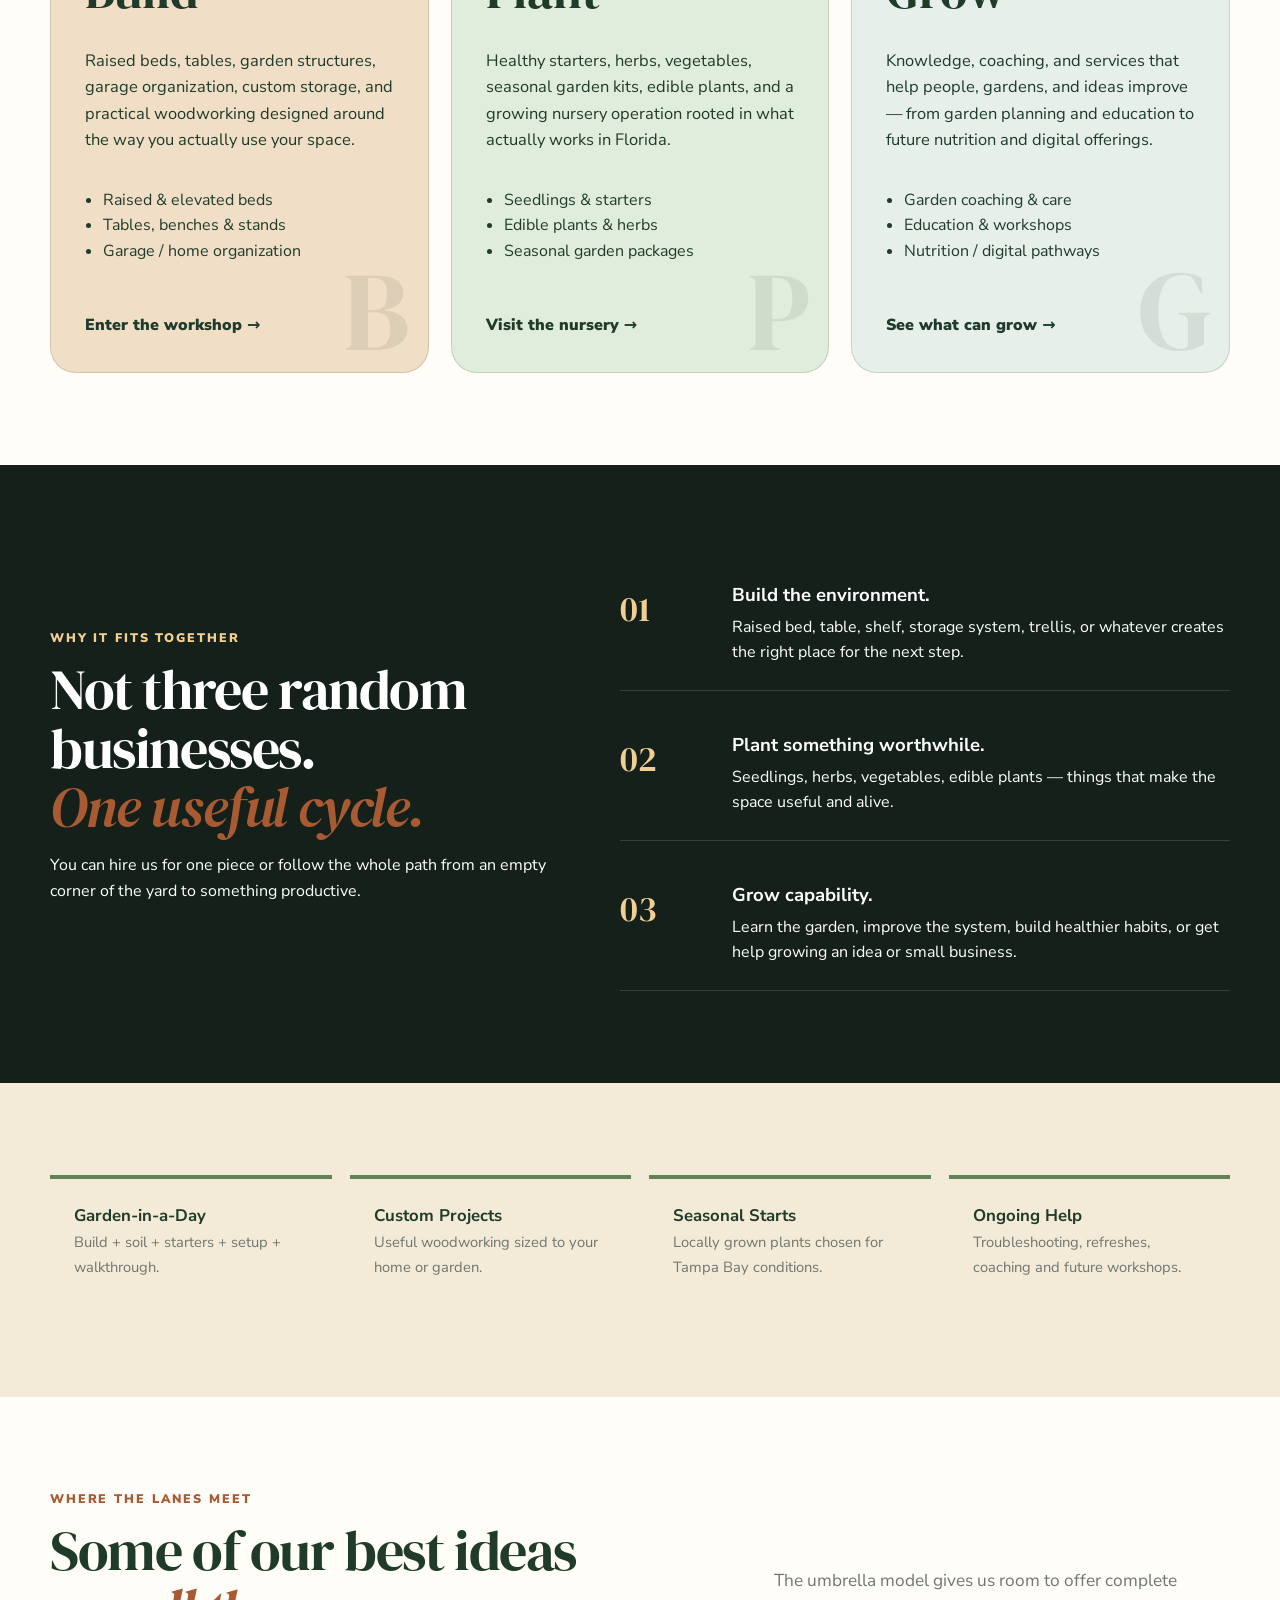
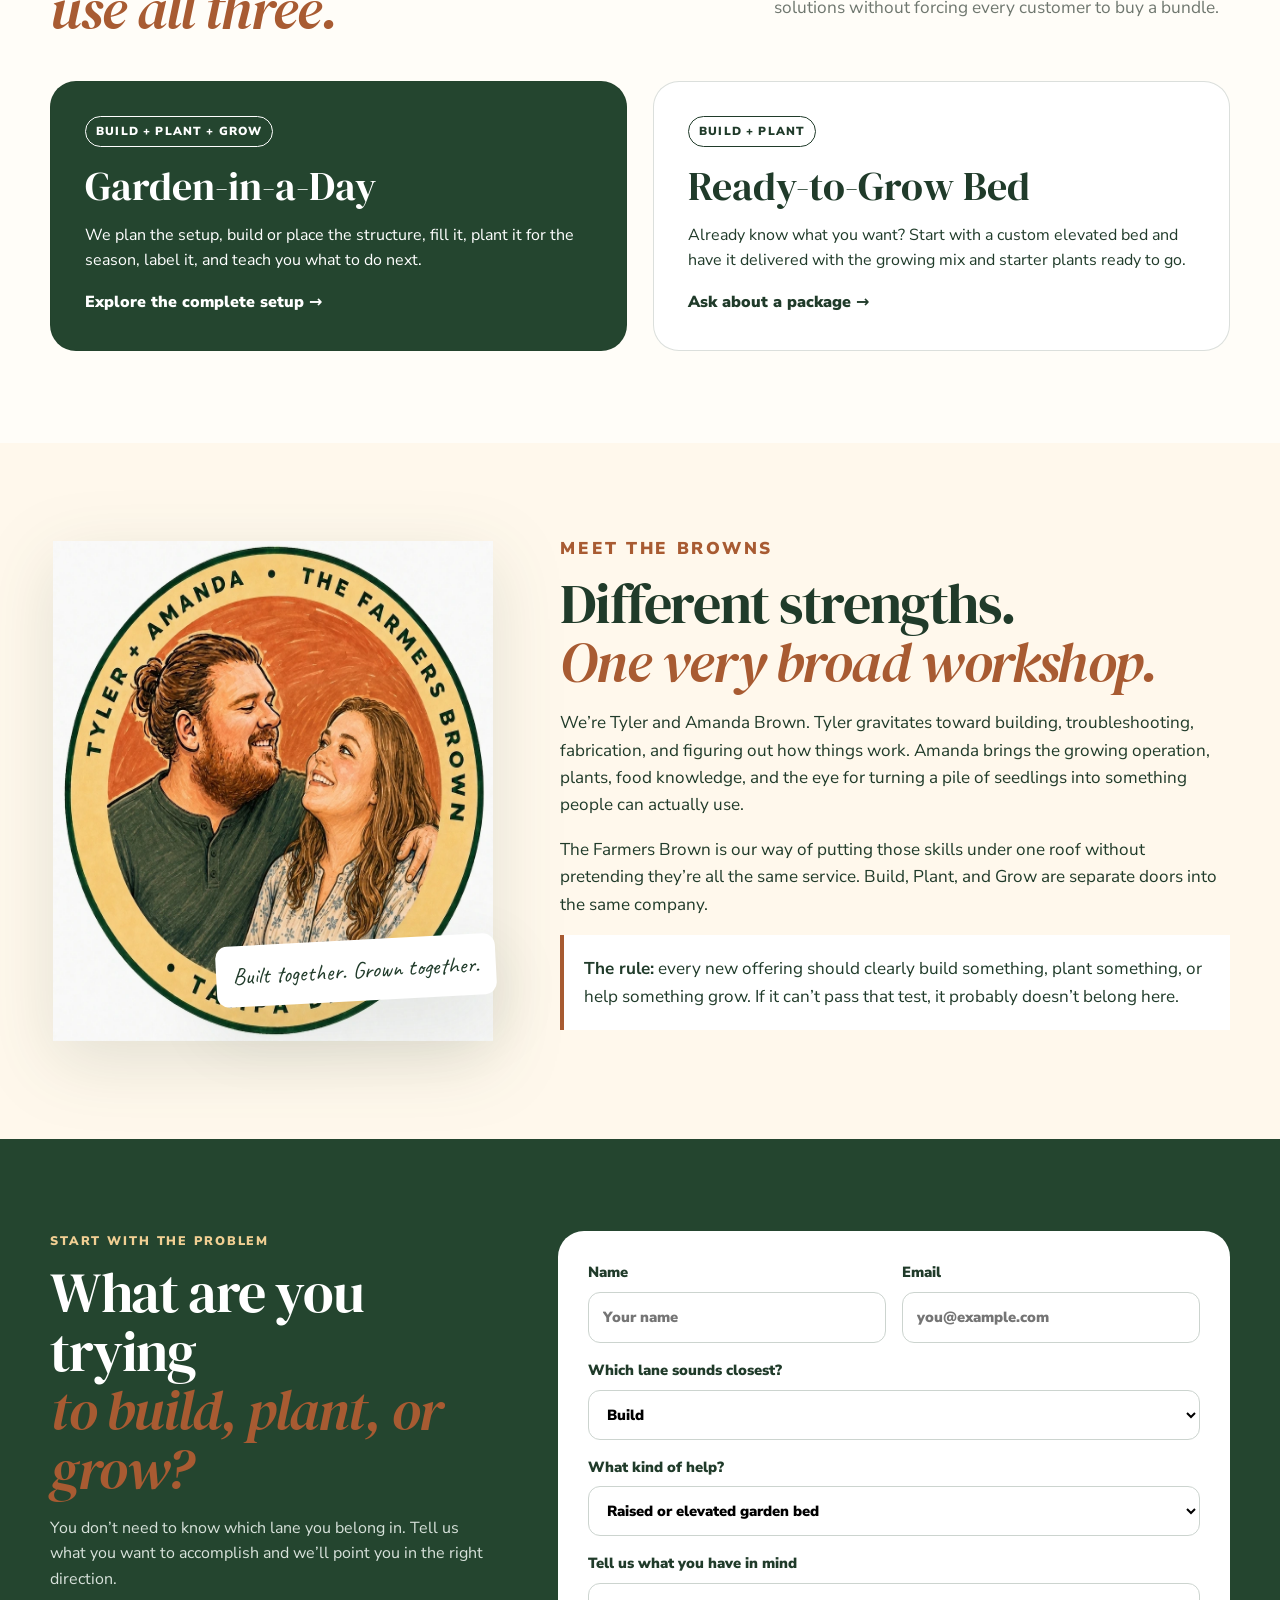
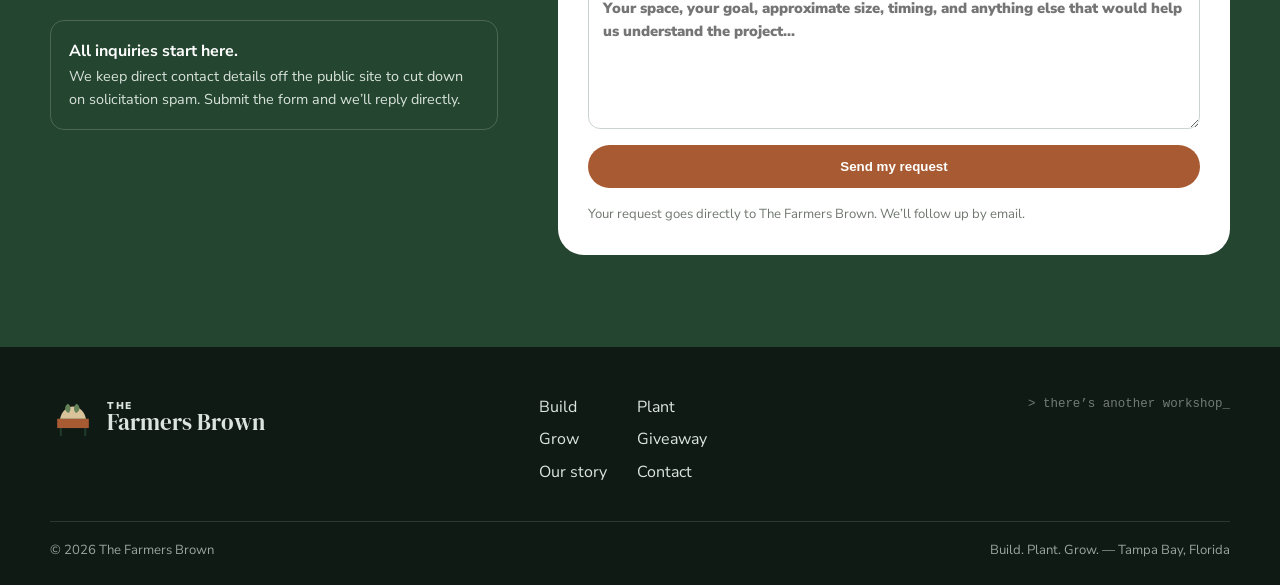
==== commit 499b439a: "Add files via upload" ====
--- a/index.html
+++ b/index.html
@@ -1,443 +1,17 @@
-<!doctype html>
-<html lang="en">
-<head>
-  <meta charset="utf-8" />
-  <meta name="viewport" content="width=device-width, initial-scale=1" />
-  <title>The Farmers Brown | Home Gardens Built, Planted & Supported in Tampa Bay</title>
-  <meta name="description" content="The Farmers Brown helps Tampa Bay families grow food at home with custom garden beds, ready-to-grow installations, tower gardens, starter plants, and seasonal garden care." />
-  <meta name="theme-color" content="#24452f" />
-  <meta property="og:title" content="The Farmers Brown | Build. Plant. Grow." />
-  <meta property="og:description" content="We turn unused yards and patios into productive home gardens—and help keep them growing." />
-  <meta property="og:type" content="website" />
-  <meta property="og:url" content="https://thefarmersbrown.com" />
-  <link rel="icon" href="assets/logo-badge.png" type="image/png" />
-  <link rel="preconnect" href="https://fonts.googleapis.com" />
-  <link rel="preconnect" href="https://fonts.gstatic.com" crossorigin />
-  <link href="https://fonts.googleapis.com/css2?family=Caveat:wght@600;700&family=DM+Serif+Display:ital@0;1&family=Nunito+Sans:wght@400;600;700;800;900&display=swap" rel="stylesheet" />
-  <link rel="stylesheet" href="styles.css" />
-  <script type="application/ld+json">
-  {
-    "@context": "https://schema.org",
-    "@type": "HomeAndConstructionBusiness",
-    "name": "The Farmers Brown",
-    "url": "https://thefarmersbrown.com",
-    "areaServed": "Tampa Bay, Florida",
-    "description": "Home food garden design, raised garden bed construction, ready-to-grow garden installation, tower garden setup, starter plants, and seasonal garden care."
-  }
-  </script>
-</head>
-<body>
-  <a class="skip-link" href="#main">Skip to content</a>
-
-  <div class="announcement announcement-campaign">
-    <span>Garden bed giveaway coming soon</span>
-    <i aria-hidden="true">•</i>
-    <a href="giveaway.html">See the prize + get launch alerts →</a>
-  </div>
-
-  <header class="site-header" id="top">
-    <div class="wrap nav-wrap">
-      <a class="brand" href="#top" aria-label="The Farmers Brown home">
-        <img class="brand-mark brand-badge" src="assets/logo-badge.png" alt="" />
-        <span class="brand-text"><strong>The Farmers Brown</strong><small>Build. Plant. Grow.</small></span>
-      </a>
-
-      <button class="nav-toggle" type="button" aria-expanded="false" aria-controls="site-nav">
-        <span></span><span></span><span></span><span class="sr-only">Open menu</span>
-      </button>
-
-      <nav id="site-nav" class="site-nav" aria-label="Primary navigation">
-        <a href="#services">What we do</a>
-        <a href="#garden-in-a-day">Garden-in-a-Day</a>
-        <a class="nav-giveaway" href="giveaway.html">Giveaway</a>
-        <a href="#about">Meet the Browns</a>
-        <a class="button button-small" href="#quote">Plan my garden</a>
-      </nav>
-    </div>
-  </header>
-
-  <main id="main">
-    <section class="hero">
-      <div class="hero-leaf hero-leaf-one" aria-hidden="true">✦</div>
-      <div class="hero-leaf hero-leaf-two" aria-hidden="true">❦</div>
-      <div class="wrap hero-grid">
-        <div class="hero-copy reveal">
-          <p class="eyebrow">Build. Plant. Grow.</p>
-          <h1>From empty yard<br><em>to food on the table.</em></h1>
-          <p class="hero-text">We help Tampa Bay families start successful home gardens—from hand-built raised beds and aeroponic towers to starter plants, complete installations, and seasonal support.</p>
-          <div class="hero-actions">
-            <a class="button" href="#quote">Plan my garden</a>
-            <a class="text-link" href="#services">Explore your options <span aria-hidden="true">→</span></a>
-          </div>
-          <div class="hero-proof" aria-label="Business highlights">
-            <div><strong>Built for you</strong><span>Structures made for your space</span></div>
-            <div><strong>Ready to grow</strong><span>Soil, plants & setup available</span></div>
-            <div><strong>Local support</strong><span>Real help after installation</span></div>
-          </div>
-        </div>
-
-        <div class="hero-art reveal">
-          <div class="hero-visual-card">
-            <figure class="hero-photo-frame">
-              <img src="assets/signature-lifestyle.png" alt="A planted Farmers Brown elevated bed in a backyard garden setting." />
-            </figure>
-            <div class="hero-product-chip">
-              <img src="assets/signature-bed-clean.png" alt="Product render of The Farmers Brown signature elevated bed." />
-              <div>
-                <span>Signature Build</span>
-                <strong>Hand-built elevated beds designed for real family gardens.</strong>
-              </div>
-            </div>
-          </div>
-        </div>
-      </div>
-    </section>
-
-    <section class="marquee" aria-label="The Farmers Brown services">
-      <div class="marquee-track">
-        <span>Garden beds</span><i>•</i><span>Ready-to-grow gardens</span><i>•</i><span>Aeroponic towers</span><i>•</i><span>Starter plants</span><i>•</i><span>Seasonal garden care</span><i>•</i>
-        <span aria-hidden="true">Garden beds</span><i aria-hidden="true">•</i><span aria-hidden="true">Ready-to-grow gardens</span><i aria-hidden="true">•</i><span aria-hidden="true">Aeroponic towers</span><i aria-hidden="true">•</i><span aria-hidden="true">Starter plants</span><i aria-hidden="true">•</i><span aria-hidden="true">Seasonal garden care</span><i aria-hidden="true">•</i>
-      </div>
-    </section>
-
-    <section class="giveaway-strip" aria-labelledby="giveaway-strip-title">
-      <div class="wrap giveaway-strip-grid">
-        <div class="giveaway-strip-art reveal" aria-hidden="true">
-          <div class="ticket-card">
-            <span class="ticket-kicker">COMING SOON</span>
-            <strong>WIN THE BED.</strong>
-            <em>Grow the garden.</em>
-            <div class="mini-bed">
-              <span class="mini-bed-plants">❧ ✿ ♣ ❧</span>
-              <i></i><b></b>
-            </div>
-            <small>A Farmers Brown elevated garden bed giveaway</small>
-          </div>
-        </div>
-        <div class="giveaway-strip-copy reveal">
-          <p class="eyebrow">The Farmers Brown Giveaway</p>
-          <h2>We want to put one of our<br><em>signature gardens in someone’s yard.</em></h2>
-          <p>We’re preparing a local promotional sweepstakes built around our tall, hand-built elevated garden bed. The final prize package, entry period, eligibility area, and Official Rules will all be posted before entries open.</p>
-          <div class="giveaway-strip-points">
-            <span>✓ No purchase necessary</span>
-            <span>✓ Tampa Bay focused</span>
-            <span>✓ Free entry method when live</span>
-          </div>
-          <div class="hero-actions">
-            <a class="button button-rust" href="giveaway.html">Preview the giveaway</a>
-            <a class="text-link" href="giveaway.html#launch-alert">Get a launch alert <span aria-hidden="true">→</span></a>
-          </div>
-        </div>
-      </div>
-    </section>
-
-    <section class="section intro-section">
-      <div class="wrap intro-grid reveal">
-        <p class="eyebrow">Your local garden one-stop shop</p>
-        <h2>Choose how much help you need.<br><em>We can handle the rest.</em></h2>
-        <p>Some families just need a strong structure. Others want to walk outside to a garden that is already filled, planted, labeled, and ready to tend. The Farmers Brown meets you wherever you are.</p>
-      </div>
-    </section>
-
-    <section class="section services-section" id="services">
-      <div class="wrap">
-        <div class="section-heading reveal">
-          <div>
-            <p class="eyebrow">What we do</p>
-            <h2>Everything between<br><em>“I want a garden” and harvest.</em></h2>
-          </div>
-          <p>Start with one service or let us put the whole system together for you.</p>
-        </div>
-
-        <div class="service-grid">
-          <article class="service-card service-featured reveal">
-            <div class="service-icon icon-build" aria-hidden="true"><span></span><i></i><i></i></div>
-            <span class="service-number">01</span>
-            <h3>Garden builds</h3>
-            <p>Hand-built raised and elevated beds, trellises, potting benches, plant stands, compost stations, and useful custom garden structures.</p>
-            <ul><li>Signature tall beds</li><li>Custom-fit layouts</li><li>Delivery and installation</li></ul>
-          </article>
-
-          <article class="service-card reveal">
-            <div class="service-icon icon-ready" aria-hidden="true">✿</div>
-            <span class="service-number">02</span>
-            <h3>Ready-to-grow gardens</h3>
-            <p>We build the bed, fill it with the right growing mix, install Florida-appropriate starters, label everything, and show you how to care for it.</p>
-          </article>
-
-          <article class="service-card reveal">
-            <div class="service-icon icon-tower" aria-hidden="true"><span></span><i>❧</i><b>❧</b></div>
-            <span class="service-number">03</span>
-            <h3>Tower gardens</h3>
-            <p>Let us source or assemble your aeroponic tower, start the seedlings, prepare the system, and help you feel confident using it.</p>
-          </article>
-
-          <article class="service-card reveal">
-            <div class="service-icon icon-plants" aria-hidden="true"><span>❧</span><span>♣</span><span>✿</span></div>
-            <span class="service-number">04</span>
-            <h3>Plants & seasonal kits</h3>
-            <p>Healthy locally grown starters, herbs, replacement plants, and curated garden packs chosen for the season and your setup.</p>
-          </article>
-
-          <article class="service-card reveal">
-            <div class="service-icon icon-care" aria-hidden="true">↻</div>
-            <span class="service-number">05</span>
-            <h3>Garden care</h3>
-            <p>Seasonal refreshes, replanting, troubleshooting, irrigation checks, soil amendments, pest guidance, and hands-on coaching.</p>
-          </article>
-        </div>
-      </div>
-    </section>
-
-    <section class="section lineup-section" id="lineup">
-      <div class="wrap">
-        <div class="section-heading reveal">
-          <div>
-            <p class="eyebrow">Our bed lineup</p>
-            <h2>One build style.<br><em>Several useful variations.</em></h2>
-          </div>
-          <p>Using the same durable, elevated construction language, we can build around the crop, the footprint, and the way you want to garden.</p>
-        </div>
-        <div class="lineup-grid">
-          <article class="lineup-card lineup-card-wide reveal">
-            <figure class="lineup-card-media"><img src="assets/signature-bed.png" alt="Signature 8 foot elevated garden bed." /></figure>
-            <div class="lineup-card-copy">
-              <span class="lineup-tag">FLAGSHIP BUILD</span>
-              <h3>Signature Tall Bed</h3>
-              <p class="lineup-spec">8' L × 32" W × 4' H</p>
-              <p>Our standout standing-height garden bed—great for families who want generous growing space without constant bending.</p>
-            </div>
-          </article>
-          <article class="lineup-card lineup-card-wide reveal">
-            <figure class="lineup-card-media"><img src="assets/deep-root-bed.png" alt="4 by 4 deep root elevated planter." /></figure>
-            <div class="lineup-card-copy">
-              <span class="lineup-tag">NEW VARIATION</span>
-              <h3>4×4 Deep Root Bed</h3>
-              <p class="lineup-spec">4' L × 4' W × 4' H</p>
-              <p>Designed extra deep for root crops and dense kitchen-garden planting while keeping the same sturdy elevated base and storage shelf.</p>
-            </div>
-          </article>
-          <article class="lineup-card reveal">
-            <figure class="lineup-card-media"><img src="assets/compact-bed.png" alt="Compact 4 foot elevated garden bed." /></figure>
-            <div class="lineup-card-copy"><h3>Compact Bed</h3><p class="lineup-spec">4' L × 32" W × 4' H</p><p>A smaller-footprint version for patios, narrower side yards, or first gardens.</p></div>
-          </article>
-          <article class="lineup-card reveal">
-            <figure class="lineup-card-media"><img src="assets/trellis-bed.png" alt="Trellis bed variation for climbing crops." /></figure>
-            <div class="lineup-card-copy"><h3>Trellis Bed</h3><p class="lineup-spec">8' L × 32" W × 4' H</p><p>Add a built-in trellis for tomatoes, cucumbers, beans, and other vertical growers.</p></div>
-          </article>
-          <article class="lineup-card reveal">
-            <figure class="lineup-card-media"><img src="assets/tiered-herb-bed.png" alt="Tiered herb bed variation." /></figure>
-            <div class="lineup-card-copy"><h3>Tiered Herb Bed</h3><p class="lineup-spec">4' L × 24" W × 4' H</p><p>A compact stacked option for herbs, lettuces, and decorative edible plantings.</p></div>
-          </article>
-          <article class="lineup-card reveal">
-            <figure class="lineup-card-media"><img src="assets/standard-bed.png" alt="Ground-level raised garden bed." /></figure>
-            <div class="lineup-card-copy"><h3>Classic Raised Bed</h3><p class="lineup-spec">Ground-level build</p><p>A traditional raised bed for larger growing volume, row-style planting, and backyard kitchen gardens.</p></div>
-          </article>
-        </div>
-      </div>
-    </section>
-
-    <section class="section root-feature-section">
-      <div class="wrap root-feature-grid">
-        <div class="root-feature-copy reveal">
-          <p class="eyebrow light">Why depth matters</p>
-          <h2>Made for carrots,<br><em>beets, radishes, and more.</em></h2>
-          <p>The new deep-root planter gives root vegetables the extra soil depth they need while keeping the convenience of an elevated bed. It’s a great fit for kitchen gardens focused on practical food production.</p>
-          <div class="mini-benefits">
-            <span>Extra deep soil volume</span><span>Root-crop friendly</span><span>Lower shelf storage</span><span>Same elevated convenience</span>
-          </div>
-        </div>
-        <figure class="root-feature-art reveal">
-          <img src="assets/root-cutaway.png" alt="Cutaway illustration showing root vegetables growing in the deep root bed." />
-        </figure>
-      </div>
-    </section>
-
-    <section class="section path-section">
-      <div class="wrap">
-        <div class="section-heading reveal">
-          <div>
-            <p class="eyebrow">Pick your starting point</p>
-            <h2>Your garden.<br><em>Your level of help.</em></h2>
-          </div>
-          <p>No pressure to buy the whole farm. Choose the package that solves the problem in front of you.</p>
-        </div>
-        <div class="path-grid">
-          <article class="path-card reveal">
-            <span>STRUCTURE ONLY</span>
-            <h3>Build it for me</h3>
-            <p>You need a strong, attractive bed or garden structure and want to take it from there.</p>
-            <a href="#quote">Ask about a build →</a>
-          </article>
-          <article class="path-card path-card-dark reveal">
-            <span>TURNKEY SETUP</span>
-            <h3>Plant it for me</h3>
-            <p>You want the full garden installed with soil, starters, labels, and a simple care plan.</p>
-            <a href="#garden-in-a-day">See Garden-in-a-Day →</a>
-          </article>
-          <article class="path-card reveal">
-            <span>ONGOING HELP</span>
-            <h3>Keep it growing</h3>
-            <p>You have a garden, but want seasonal replanting, troubleshooting, or a knowledgeable extra set of hands.</p>
-            <a href="#quote">Ask about garden care →</a>
-          </article>
-        </div>
-      </div>
-    </section>
-
-    <section class="section garden-day-section" id="garden-in-a-day">
-      <div class="wrap garden-day-grid">
-        <div class="garden-day-copy reveal">
-          <p class="eyebrow light">Our flagship setup</p>
-          <h2>The Garden-in-a-Day</h2>
-          <p class="garden-day-lead">One visit can turn an unused patch of yard or patio into a planted, productive garden.</p>
-          <div class="garden-day-list">
-            <div><span>01</span><p><strong>Plan the right setup</strong>We look at your space, sunlight, goals, and comfort needs.</p></div>
-            <div><span>02</span><p><strong>Build and install</strong>Your bed, tower, trellis, soil, and irrigation options are handled.</p></div>
-            <div><span>03</span><p><strong>Plant for the season</strong>We install healthy starters that make sense for Tampa Bay now.</p></div>
-            <div><span>04</span><p><strong>Teach you the garden</strong>You get labels, a care guide, and a walkthrough before we leave.</p></div>
-          </div>
-          <a class="button button-rust" href="#quote">Start planning mine</a>
-        </div>
-        <div class="garden-day-poster reveal">
-          <span class="scribble">not a kit.</span>
-          <div class="before-after">
-            <div class="before">
-              <small>BEFORE</small>
-              <div class="yard-line"></div>
-              <p>An empty corner and a good intention.</p>
-            </div>
-            <div class="arrow" aria-hidden="true">→</div>
-            <div class="after">
-              <small>AFTER</small>
-              <div class="tiny-garden"><span>❧</span><span>✿</span><span>♣</span><i></i><b></b></div>
-              <p>A garden that is already growing.</p>
-            </div>
-          </div>
-          <div class="stamp">BUILT + FILLED + PLANTED + EXPLAINED</div>
-        </div>
-      </div>
-    </section>
-
-    <section class="section florida-section">
-      <div class="wrap florida-grid">
-        <div class="florida-art reveal" aria-hidden="true">
-          <div class="calendar-card">
-            <span>FLORIDA GARDENING</span>
-            <strong>Timing matters.</strong>
-            <div class="season-dial"><i>SPRING</i><i>SUMMER</i><i>FALL</i><i>WINTER</i><b></b></div>
-          </div>
-        </div>
-        <div class="florida-copy reveal">
-          <p class="eyebrow">Made for Tampa Bay</p>
-          <h2>A Florida garden is<br><em>not a generic garden.</em></h2>
-          <p>Heat, humidity, intense rain, pests, sunlight, and planting windows all shape what will thrive. We help you choose a setup and seasonal plants that make sense here—not just what looked good on a national seed packet.</p>
-          <div class="mini-benefits">
-            <span>Season-aware starters</span><span>Practical irrigation options</span><span>Heat-conscious planning</span><span>Local follow-up support</span>
-          </div>
-        </div>
-      </div>
-    </section>
-
-    <section class="section process-section">
-      <div class="wrap">
-        <div class="section-heading reveal">
-          <div>
-            <p class="eyebrow">How it works</p>
-            <h2>From “maybe someday”<br><em>to growing at home.</em></h2>
-          </div>
-          <p>We keep the process practical, personal, and easy to understand.</p>
-        </div>
-        <div class="process-grid">
-          <article class="reveal"><span>1</span><h3>Tell us about your space</h3><p>Send photos, approximate dimensions, and what you would love to grow.</p></article>
-          <article class="reveal"><span>2</span><h3>Choose your level of help</h3><p>Structure only, a complete planted setup, a tower, starters, or ongoing care.</p></article>
-          <article class="reveal"><span>3</span><h3>We make it happen</h3><p>We confirm the plan and price, then build, deliver, plant, and explain.</p></article>
-        </div>
-      </div>
-    </section>
-
-    <section class="section about-section" id="about">
-      <div class="wrap about-grid">
-        <div class="about-art reveal">
-          <img
-            class="about-portrait"
-            src="assets/tyler-amanda-portrait.webp"
-            alt="Illustration of Tyler and Amanda Brown, The Farmers Brown"
-            width="900"
-            height="900"
-            loading="lazy"
-            decoding="async"
-          />
-        </div>
-        <div class="about-copy reveal">
-          <p class="eyebrow">Meet the Browns</p>
-          <h2>Built by Tyler.<br><em>Grown by Amanda.</em></h2>
-          <p>We are Tyler and Amanda Brown—two real people who believe useful work should support local families and that more families should know exactly where some of their food came from.</p>
-          <p>Tyler brings the building, problem-solving, and custom fabrication. Amanda brings the plants, seedlings, and increasingly ambitious growing operation. Together, we help our neighbors go from wanting a garden to actually having one.</p>
-          <p class="about-note">When you work with The Farmers Brown, the people who plan your garden are the same people who build it, grow your plants, and answer your questions afterward.</p>
-          <a class="text-link" href="#quote">Start a garden with us <span aria-hidden="true">→</span></a>
-        </div>
-      </div>
-    </section>
-
-    <section class="section quote-section" id="quote">
-      <div class="wrap quote-grid">
-        <div class="quote-intro reveal">
-          <p class="eyebrow light">Let’s grow something useful</p>
-          <h2>Tell us about<br><em>your space.</em></h2>
-          <p>Share a few details and we will follow up to discuss the right setup, available starters, timing, and pricing.</p>
-          <div class="form-only-note">
-            <strong>All inquiries start here.</strong>
-            <span>To keep our inbox useful and cut down on solicitation spam, we do not publish direct contact details. Send the form and we’ll reply to you directly.</span>
-          </div>
-        </div>
-
-        <form class="quote-form reveal" id="quote-form" action="https://formspree.io/f/xwleegod" method="POST">
-          <input type="text" name="_gotcha" class="form-honeypot" tabindex="-1" autocomplete="off" aria-hidden="true" />
-          <input type="hidden" name="_subject" value="New Farmers Brown garden request" />
-          <div class="form-row">
-            <label>Name<input required name="name" autocomplete="name" placeholder="Your name" /></label>
-            <label>Email<input required type="email" name="email" autocomplete="email" placeholder="you@example.com" /></label>
-          </div>
-          <label>What kind of help are you looking for?
-            <select name="project">
-              <option>Garden bed or custom structure</option>
-              <option>Complete ready-to-grow garden</option>
-              <option>Aeroponic or tower garden setup</option>
-              <option>Starter plants or seasonal garden kit</option>
-              <option>Garden refresh, troubleshooting, or care</option>
-              <option>Not sure—I need a recommendation</option>
-            </select>
-          </label>
-          <label>What would you like to grow?
-            <input name="growing" placeholder="Vegetables, herbs, salad greens, a little of everything..." />
-          </label>
-          <label>Tell us about your space and goal
-            <textarea required name="details" rows="5" placeholder="Approximate size, sunlight, where it will go, what you already have, and how hands-on you want to be..."></textarea>
-          </label>
-          <button class="button button-rust" type="submit">Send my garden request</button>
-          <p class="form-note">Your request will be sent directly to Tyler and Amanda. We’ll follow up by email.</p>
-        </form>
-      </div>
-    </section>
-  </main>
-
-  <footer class="site-footer">
-    <div class="wrap footer-grid">
-      <a class="brand footer-brand" href="#top">
-        <img class="brand-mark brand-badge" src="assets/logo-badge.png" alt="" />
-        <span class="brand-text"><strong>The Farmers Brown</strong><small>Build. Plant. Grow.</small></span>
-      </a>
-      <div class="footer-links">
-        <a href="#services">What we do</a><a href="#garden-in-a-day">Garden-in-a-Day</a><a href="giveaway.html">Giveaway</a><a href="#about">Our story</a><a href="#quote">Plan a garden</a>
-      </div>
-      <div class="footer-social">
-        <a href="#quote">Request a quote ↑</a>
-      </div>
-    </div>
-    <div class="wrap footer-bottom"><span>© <span id="year"></span> The Farmers Brown</span><span>Build. Plant. Grow. — Tampa Bay, Florida</span></div>
-  </footer>
-
-  <script src="script.js"></script>
-</body>
-</html>
+<!doctype html><html lang="en"><head><meta charset="utf-8"><meta name="viewport" content="width=device-width,initial-scale=1">
+<title>The Farmers Brown | Build. Plant. Grow. Tampa Bay</title>
+<meta name="description" content="Custom raised beds and useful builds, starter plants and edible gardens, plus garden education and consulting from The Farmers Brown in Tampa Bay.">
+<link rel="canonical" href="https://thefarmersbrown.com/"><meta name="theme-color" content="#24452f">
+<meta property="og:title" content="The Farmers Brown | Build. Plant. Grow."><meta property="og:description" content="Useful things, living things, and the knowledge to help them grow — built locally in Tampa Bay."><meta property="og:type" content="website"><meta property="og:url" content="https://thefarmersbrown.com/"><meta property="og:image" content="https://thefarmersbrown.com/assets/tyler-amanda-portrait.webp"><meta name="twitter:card" content="summary_large_image">
+<link rel="icon" href="assets/favicon.svg" type="image/svg+xml"><link rel="preconnect" href="https://fonts.googleapis.com"><link rel="preconnect" href="https://fonts.gstatic.com" crossorigin><link href="https://fonts.googleapis.com/css2?family=Caveat:wght@600;700&family=DM+Serif+Display:ital@0;1&family=Nunito+Sans:wght@400;600;700;800;900&display=swap" rel="stylesheet"><link rel="stylesheet" href="styles.css">
+<script type="application/ld+json">{"@context":"https://schema.org","@type":"LocalBusiness","name":"The Farmers Brown","url":"https://thefarmersbrown.com/","areaServed":{"@type":"AdministrativeArea","name":"Tampa Bay, Florida"},"description":"Local Tampa Bay business offering custom garden beds and woodworking, starter plants and edible garden products, garden installation, education, consulting and related services.","slogan":"Build. Plant. Grow.","founder":[{"@type":"Person","name":"Tyler Brown"},{"@type":"Person","name":"Amanda Brown"}],"hasOfferCatalog":{"@type":"OfferCatalog","name":"Build, Plant & Grow","itemListElement":[{"@type":"OfferCatalog","name":"Build","url":"https://thefarmersbrown.com/build.html"},{"@type":"OfferCatalog","name":"Plant","url":"https://thefarmersbrown.com/plant.html"},{"@type":"OfferCatalog","name":"Grow","url":"https://thefarmersbrown.com/grow.html"}]}}</script></head>
+<body><a class="skip-link" href="#main">Skip to content</a><div class="announcement"><strong>Build. Plant. Grow.</strong> — useful work for Tampa Bay homes, gardens & families.</div>
+<header class="site-header" id="top"><div class="wrap nav-wrap"><a class="brand" href="index.html" aria-label="The Farmers Brown home"><svg class="brand-mark" viewBox="0 0 64 64" aria-hidden="true"><path d="M10 33h44v13H10z" fill="#a85b32" stroke="currentColor" stroke-width="2.5"/><path d="M15 46v11M49 46v11" stroke="currentColor" stroke-width="3" stroke-linecap="round"/><path d="M14 33c2-10 9-17 18-17s16 7 18 17" fill="#d8c39b" stroke="currentColor" stroke-width="2.5"/><path d="M24 24c-5-4-3-10 1-12 4 3 5 8 1 13M38 24c5-4 3-10-1-12-4 3-5 8-1 13M31 23c-1-7 2-11 5-12 2 5 1 10-3 14" fill="#638257" stroke="currentColor" stroke-width="2"/></svg><span class="brand-text"><small>The</small><strong>Farmers Brown</strong></span></a><button class="nav-toggle" aria-expanded="false" aria-controls="site-nav"><span></span><span></span><span></span><span class="sr-only">Open menu</span></button><nav class="site-nav" id="site-nav"><a href="build.html">Build</a><a href="plant.html">Plant</a><a href="grow.html">Grow</a><a href="giveaway.html">Giveaway</a><a href="#about">Meet the Browns</a><a class="button button-small" href="#quote">Start here</a></nav></div></header>
+<main id="main"><section class="hero"><div class="wrap hero-grid"><div class="hero-copy"><p class="eyebrow">The Farmers Brown • Tampa Bay</p><h1>Build something useful.<br><em>Plant something good.</em><br>Grow something better.</h1><p class="hero-text">We’re a local husband-and-wife workshop built around one simple idea: make useful things, grow good things, and help people get more from the spaces, gardens, and lives they already have.</p><div class="hero-actions"><a class="button" href="#lanes">Explore Build · Plant · Grow</a><a class="text-link" href="#about">Meet Tyler & Amanda →</a></div><div class="hero-proof"><div><strong>Local & hands-on</strong><span>Built and grown in Tampa Bay</span></div><div><strong>One connected company</strong><span>Three complementary lanes</span></div><div><strong>Start small</strong><span>One project, plant, or question at a time</span></div></div></div><div class="motto-stack" aria-label="Build Plant Grow company philosophy"><div class="motto-word"><b>BUILD.</b><span>Create the environment.</span></div><div class="motto-word"><b>PLANT.</b><span>Put something worthwhile into it.</span></div><div class="motto-word"><b>GROW.</b><span>Help it become something more.</span></div><div class="motto-note">That’s not just the tagline. It’s the plan.</div></div></div></section>
+<section class="section" id="lanes"><div class="wrap"><div class="section-heading"><div><p class="eyebrow">Three lanes. One workshop.</p><h2>What are you trying<br><em>to make happen?</em></h2></div><p>Each lane stands on its own, but they work even better together. Buy a bed. Fill it with locally started plants. Then get the help you need to keep it productive.</p></div><div class="lane-grid"><a class="lane-card lane-build" href="build.html"><span class="lane-kicker">The Farmers Brown</span><h3>Build</h3><p>Raised beds, tables, garden structures, garage organization, custom storage, and practical woodworking designed around the way you actually use your space.</p><ul><li>Raised & elevated beds</li><li>Tables, benches & stands</li><li>Garage / home organization</li></ul><span class="lane-arrow">Enter the workshop →</span><span class="lane-symbol">B</span></a><a class="lane-card lane-plant" href="plant.html"><span class="lane-kicker">The Farmers Brown</span><h3>Plant</h3><p>Healthy starters, herbs, vegetables, seasonal garden kits, edible plants, and a growing nursery operation rooted in what actually works in Florida.</p><ul><li>Seedlings & starters</li><li>Edible plants & herbs</li><li>Seasonal garden packages</li></ul><span class="lane-arrow">Visit the nursery →</span><span class="lane-symbol">P</span></a><a class="lane-card lane-grow" href="grow.html"><span class="lane-kicker">The Farmers Brown</span><h3>Grow</h3><p>Knowledge, coaching, and services that help people, gardens, and ideas improve — from garden planning and education to future nutrition and digital offerings.</p><ul><li>Garden coaching & care</li><li>Education & workshops</li><li>Nutrition / digital pathways</li></ul><span class="lane-arrow">See what can grow →</span><span class="lane-symbol">G</span></a></div></div></section>
+<section class="section philosophy"><div class="wrap philosophy-grid"><div><p class="eyebrow light">Why it fits together</p><h2>Not three random businesses.<br><em>One useful cycle.</em></h2><p>You can hire us for one piece or follow the whole path from an empty corner of the yard to something productive.</p></div><div class="philosophy-steps"><div class="philosophy-step"><span>01</span><div><strong>Build the environment.</strong>Raised bed, table, shelf, storage system, trellis, or whatever creates the right place for the next step.</div></div><div class="philosophy-step"><span>02</span><div><strong>Plant something worthwhile.</strong>Seedlings, herbs, vegetables, edible plants — things that make the space useful and alive.</div></div><div class="philosophy-step"><span>03</span><div><strong>Grow capability.</strong>Learn the garden, improve the system, build healthier habits, or get help growing an idea or small business.</div></div></div></div></section>
+<section class="section feature-band"><div class="wrap feature-grid"><div class="feature"><strong>Garden-in-a-Day</strong><span>Build + soil + starters + setup + walkthrough.</span></div><div class="feature"><strong>Custom Projects</strong><span>Useful woodworking sized to your home or garden.</span></div><div class="feature"><strong>Seasonal Starts</strong><span>Locally grown plants chosen for Tampa Bay conditions.</span></div><div class="feature"><strong>Ongoing Help</strong><span>Troubleshooting, refreshes, coaching and future workshops.</span></div></div></section>
+<section class="section"><div class="wrap"><div class="section-heading"><div><p class="eyebrow">Where the lanes meet</p><h2>Some of our best ideas<br><em>use all three.</em></h2></div><p>The umbrella model gives us room to offer complete solutions without forcing every customer to buy a bundle.</p></div><div class="showcase"><div class="showcase-card dark"><span class="tag">Build + Plant + Grow</span><h3>Garden-in-a-Day</h3><p>We plan the setup, build or place the structure, fill it, plant it for the season, label it, and teach you what to do next.</p><a class="text-link" href="grow.html#garden-in-a-day">Explore the complete setup →</a></div><div class="showcase-card"><span class="tag">Build + Plant</span><h3>Ready-to-Grow Bed</h3><p>Already know what you want? Start with a custom elevated bed and have it delivered with the growing mix and starter plants ready to go.</p><a class="text-link" href="#quote">Ask about a package →</a></div></div></div></section>
+<section class="section about-section" id="about"><div class="wrap about-grid"><div class="portrait-wrap"><img src="assets/tyler-amanda-portrait.webp" alt="Illustrated portrait of Tyler and Amanda Brown, founders of The Farmers Brown" width="500" height="500" loading="lazy"><span class="portrait-note">Built together. Grown together.</span></div><div class="about-copy"><p class="eyebrow">Meet the Browns</p><h2>Different strengths.<br><em>One very broad workshop.</em></h2><p>We’re Tyler and Amanda Brown. Tyler gravitates toward building, troubleshooting, fabrication, and figuring out how things work. Amanda brings the growing operation, plants, food knowledge, and the eye for turning a pile of seedlings into something people can actually use.</p><p>The Farmers Brown is our way of putting those skills under one roof without pretending they’re all the same service. Build, Plant, and Grow are separate doors into the same company.</p><p class="about-note"><strong>The rule:</strong> every new offering should clearly build something, plant something, or help something grow. If it can’t pass that test, it probably doesn’t belong here.</p></div></div></section>
+<section class="section quote-section" id="quote"><div class="wrap quote-grid"><div class="quote-intro"><p class="eyebrow light">Start with the problem</p><h2>What are you trying<br><em>to build, plant, or grow?</em></h2><p>You don’t need to know which lane you belong in. Tell us what you want to accomplish and we’ll point you in the right direction.</p><div class="form-only-note"><strong>All inquiries start here.</strong><span>We keep direct contact details off the public site to cut down on solicitation spam. Submit the form and we’ll reply directly.</span></div></div><form class="quote-form" action="https://formspree.io/f/xwleegod" method="POST"><input type="text" name="_gotcha" class="form-honeypot" tabindex="-1" autocomplete="off"><input type="hidden" name="_subject" value="New Farmers Brown Build / Plant / Grow inquiry"><div class="form-row"><label>Name<input required name="name" autocomplete="name" placeholder="Your name"></label><label>Email<input required type="email" name="email" autocomplete="email" placeholder="you@example.com"></label></div><label>Which lane sounds closest?<select name="lane"><option>Build</option><option>Plant</option><option>Grow</option><option>Not sure</option></select></label><label>What kind of help?<select name="project"><option>Raised or elevated garden bed</option><option>Custom table / potting bench</option><option>Garage or home organization</option><option>Custom woodworking / structure</option><option>Other build project</option></select></label><label>Tell us what you have in mind<textarea required name="details" rows="5" placeholder="Your space, your goal, approximate size, timing, and anything else that would help us understand the project..."></textarea></label><button class="button button-rust" type="submit">Send my request</button><p class="form-note">Your request goes directly to The Farmers Brown. We’ll follow up by email.</p></form></div></section></main>
+<footer class="site-footer"><div class="wrap footer-grid"><a class="brand footer-brand" href="index.html"><svg class="brand-mark" viewBox="0 0 64 64" aria-hidden="true"><path d="M10 33h44v13H10z" fill="#a85b32"/><path d="M15 46v11M49 46v11" stroke="currentColor" stroke-width="3"/><path d="M14 33c2-10 9-17 18-17s16 7 18 17" fill="#d8c39b"/><path d="M24 24c-5-4-3-10 1-12 4 3 5 8 1 13M38 24c5-4 3-10-1-12-4 3-5 8-1 13" fill="#638257"/></svg><span class="brand-text"><small>The</small><strong>Farmers Brown</strong></span></a><div class="footer-links"><a href="build.html">Build</a><a href="plant.html">Plant</a><a href="grow.html">Grow</a><a href="giveaway.html">Giveaway</a><a href="#about">Our story</a><a href="#quote">Contact</a></div><div class="footer-secret"><a href="branch-and-byte.html" title="There may be another workshop...">&gt; there’s another workshop_</a></div></div><div class="wrap footer-bottom"><span>© <span id="year"></span> The Farmers Brown</span><span>Build. Plant. Grow. — Tampa Bay, Florida</span></div></footer><script src="script.js"></script></body></html>
--- a/styles.css
+++ b/styles.css
@@ -1,880 +1,11 @@
-:root {
-  --ink: #203b2a;
-  --forest: #24452f;
-  --forest-deep: #183322;
-  --leaf: #638257;
-  --leaf-light: #8ba274;
-  --rust: #a85b32;
-  --rust-light: #c67b49;
-  --gold: #dda92d;
-  --cream: #f5ead5;
-  --paper: #fbf5e8;
-  --sand: #d8c39b;
-  --white: #fffdf7;
-  --line: rgba(32, 59, 42, .18);
-  --shadow: 0 20px 55px rgba(29, 48, 34, .13);
-  --radius: 26px;
-  --serif: "DM Serif Display", Georgia, serif;
-  --sans: "Nunito Sans", system-ui, sans-serif;
-  --script: "Caveat", cursive;
+:root{
+  --ink:#203b2a;--green:#24452f;--leaf:#638257;--leaf-2:#7ba061;--cream:#f7f0e2;--paper:#fffdf8;--sand:#d8c39b;--rust:#a85b32;--rust-2:#c67b49;--gold:#e5bd57;--charcoal:#142019;--muted:#6f776f;--line:rgba(32,59,42,.16);
+  --shadow:0 24px 70px rgba(32,59,42,.12);--radius:26px;--radius-sm:16px;--wrap:min(1180px,calc(100% - 40px));
 }
-
-* { box-sizing: border-box; }
-html { scroll-behavior: smooth; }
-body {
-  margin: 0;
-  color: var(--ink);
-  background: var(--paper);
-  font-family: var(--sans);
-  line-height: 1.6;
-  overflow-x: hidden;
-}
-body::before {
-  content: "";
-  position: fixed;
-  inset: 0;
-  pointer-events: none;
-  z-index: 20;
-  opacity: .035;
-  background-image: url("data:image/svg+xml,%3Csvg viewBox='0 0 180 180' xmlns='http://www.w3.org/2000/svg'%3E%3Cfilter id='n'%3E%3CfeTurbulence type='fractalNoise' baseFrequency='.85' numOctaves='4' stitchTiles='stitch'/%3E%3C/filter%3E%3Crect width='100%25' height='100%25' filter='url(%23n)' opacity='.65'/%3E%3C/svg%3E");
-}
-
-img, svg { display: block; max-width: 100%; }
-a { color: inherit; }
-button, input, select, textarea { font: inherit; }
-button { color: inherit; }
-
-.wrap { width: min(1180px, calc(100% - 40px)); margin-inline: auto; }
-.section { padding: 105px 0; }
-.sr-only, .skip-link {
-  position: absolute;
-  width: 1px;
-  height: 1px;
-  padding: 0;
-  margin: -1px;
-  overflow: hidden;
-  clip: rect(0, 0, 0, 0);
-  white-space: nowrap;
-  border: 0;
-}
-.skip-link:focus {
-  width: auto;
-  height: auto;
-  clip: auto;
-  margin: 10px;
-  padding: 10px 16px;
-  background: var(--white);
-  z-index: 100;
-}
-
-.announcement {
-  min-height: 34px;
-  padding: 7px 18px;
-  background: var(--forest-deep);
-  color: var(--cream);
-  display: flex;
-  justify-content: center;
-  align-items: center;
-  gap: 12px;
-  text-align: center;
-  font-size: .77rem;
-  font-weight: 800;
-  letter-spacing: .1em;
-  text-transform: uppercase;
-}
-.announcement i { color: var(--gold); font-style: normal; }
-
-.site-header {
-  position: sticky;
-  top: 0;
-  z-index: 15;
-  background: rgba(251, 245, 232, .94);
-  border-bottom: 1px solid var(--line);
-  backdrop-filter: blur(12px);
-}
-.nav-wrap { min-height: 82px; display: flex; align-items: center; justify-content: space-between; gap: 24px; }
-.brand { display: inline-flex; align-items: center; gap: 11px; text-decoration: none; color: var(--forest); }
-.brand-mark { width: 50px; flex: 0 0 50px; }
-.brand-text { display: grid; line-height: .92; }
-.brand-text small { font-family: var(--script); font-size: 1rem; margin-left: 2px; }
-.brand-text strong { font-family: var(--serif); font-size: 1.47rem; font-weight: 400; }
-.site-nav { display: flex; align-items: center; gap: 30px; }
-.site-nav > a:not(.button) { text-decoration: none; font-size: .9rem; font-weight: 800; }
-.site-nav > a:not(.button):hover { color: var(--rust); }
-.nav-toggle { display: none; border: 0; background: transparent; padding: 8px; }
-.nav-toggle > span:not(.sr-only) { display: block; width: 26px; height: 2px; margin: 5px; background: var(--forest); }
-
-.button {
-  display: inline-flex;
-  align-items: center;
-  justify-content: center;
-  min-height: 52px;
-  padding: 13px 23px;
-  border: 2px solid var(--forest);
-  background: var(--forest);
-  color: var(--white);
-  border-radius: 999px;
-  font-weight: 900;
-  text-decoration: none;
-  box-shadow: 5px 5px 0 var(--sand);
-  transition: transform .2s ease, box-shadow .2s ease, background .2s ease;
-}
-.button:hover { transform: translate(-2px, -2px); box-shadow: 8px 8px 0 var(--sand); background: var(--forest-deep); }
-.button-small { min-height: 42px; padding: 8px 17px; box-shadow: none; }
-.button-rust { background: var(--rust); border-color: var(--rust); box-shadow: 5px 5px 0 rgba(24, 51, 34, .35); }
-.button-rust:hover { background: #8e492a; box-shadow: 8px 8px 0 rgba(24, 51, 34, .35); }
-.text-link { font-weight: 900; text-decoration-thickness: 2px; text-underline-offset: 5px; }
-.text-link span { display: inline-block; transition: transform .2s ease; }
-.text-link:hover span { transform: translateX(5px); }
-
-.eyebrow {
-  margin: 0 0 13px;
-  color: var(--rust);
-  font-size: .77rem;
-  font-weight: 900;
-  letter-spacing: .14em;
-  text-transform: uppercase;
-}
-.eyebrow.light { color: #f2c779; }
-h1, h2, h3, p { margin-top: 0; }
-h1, h2, h3 { line-height: 1.06; }
-h1, h2 { font-family: var(--serif); font-weight: 400; }
-h1 { margin-bottom: 24px; font-size: clamp(3.35rem, 7vw, 6.7rem); letter-spacing: -.045em; }
-h2 { margin-bottom: 22px; font-size: clamp(2.65rem, 5vw, 4.65rem); letter-spacing: -.035em; }
-h1 em, h2 em { color: var(--rust); font-weight: 400; }
-h3 { margin-bottom: 14px; font-size: 1.42rem; }
-
-.hero { position: relative; padding: 82px 0 95px; overflow: hidden; }
-.hero::after {
-  content: "";
-  position: absolute;
-  width: 620px;
-  height: 620px;
-  right: -250px;
-  top: -140px;
-  border-radius: 50%;
-  border: 1px solid rgba(99, 130, 87, .16);
-  box-shadow: 0 0 0 70px rgba(99, 130, 87, .04), 0 0 0 140px rgba(99, 130, 87, .025);
-  z-index: -1;
-}
-.hero-grid { display: grid; grid-template-columns: 1.02fr .98fr; align-items: center; gap: 58px; }
-.hero-copy { position: relative; z-index: 2; }
-.hero-text { max-width: 690px; margin-bottom: 29px; font-size: 1.15rem; }
-.hero-actions { display: flex; align-items: center; flex-wrap: wrap; gap: 24px; }
-.hero-proof { display: grid; grid-template-columns: repeat(3, 1fr); gap: 0; margin-top: 52px; border-top: 1px solid var(--line); }
-.hero-proof div { padding: 22px 18px 0 0; }
-.hero-proof div + div { padding-left: 22px; border-left: 1px solid var(--line); }
-.hero-proof strong, .hero-proof span { display: block; }
-.hero-proof strong { margin-bottom: 2px; color: var(--forest); font-size: .92rem; }
-.hero-proof span { color: rgba(32, 59, 42, .68); font-size: .76rem; line-height: 1.35; }
-.hero-leaf { position: absolute; color: var(--leaf); opacity: .18; font-size: 5rem; }
-.hero-leaf-one { left: 2.5%; top: 12%; transform: rotate(-18deg); }
-.hero-leaf-two { left: 45%; bottom: 4%; transform: rotate(20deg); }
-
-.poster-card {
-  position: relative;
-  padding: 22px 23px 18px;
-  background: #e6c77c;
-  border: 4px solid var(--ink);
-  border-radius: 8px;
-  box-shadow: 18px 18px 0 var(--forest), var(--shadow);
-  transform: rotate(1.2deg);
-  overflow: hidden;
-}
-.poster-card::before { content: ""; position: absolute; inset: 0; background: repeating-linear-gradient(0deg, transparent 0 16px, rgba(64, 58, 34, .025) 16px 17px); }
-.poster-topline, .poster-caption { position: relative; z-index: 2; display: flex; align-items: center; justify-content: space-between; font-weight: 900; letter-spacing: .1em; text-transform: uppercase; }
-.poster-topline { padding-bottom: 10px; border-bottom: 3px solid var(--ink); font-size: .67rem; }
-.poster-caption { padding-top: 11px; border-top: 3px solid var(--ink); font-size: .7rem; }
-.poster-caption strong { font-size: .86rem; }
-.sun { position: absolute; top: 75px; right: 45px; width: 120px; height: 120px; border-radius: 50%; background: #e9af2d; opacity: .72; }
-.garden-illustration { position: relative; z-index: 1; width: 100%; }
-
-.marquee { overflow: hidden; background: var(--rust); color: var(--white); border-block: 3px solid var(--ink); transform: rotate(-.5deg) scale(1.01); }
-.marquee-track { display: flex; width: max-content; gap: 28px; align-items: center; padding: 12px 0; animation: marquee 28s linear infinite; font-family: var(--serif); font-size: 1.14rem; }
-.marquee-track i { color: #f2c779; font-style: normal; }
-@keyframes marquee { to { transform: translateX(-50%); } }
-
-.intro-section { padding-bottom: 35px; }
-.intro-grid { max-width: 900px; text-align: center; }
-.intro-grid p:last-child { max-width: 720px; margin: 0 auto; font-size: 1.1rem; }
-
-.section-heading { display: grid; grid-template-columns: 1.2fr .65fr; gap: 70px; align-items: end; margin-bottom: 48px; }
-.section-heading h2 { margin-bottom: 0; }
-.section-heading > p { max-width: 400px; margin-bottom: 8px; color: rgba(32, 59, 42, .72); font-size: 1.05rem; }
-
-.services-section { padding-top: 70px; }
-.service-grid { display: grid; grid-template-columns: repeat(6, 1fr); gap: 20px; }
-.service-card {
-  position: relative;
-  grid-column: span 2;
-  min-height: 360px;
-  padding: 29px;
-  border: 1px solid var(--line);
-  border-radius: var(--radius);
-  background: rgba(255, 253, 247, .7);
-  box-shadow: 0 12px 35px rgba(29, 48, 34, .06);
-  overflow: hidden;
-}
-.service-card:nth-child(4), .service-card:nth-child(5) { grid-column: span 3; min-height: 315px; }
-.service-card::after { content: ""; position: absolute; width: 120px; height: 120px; right: -45px; bottom: -45px; border-radius: 50%; background: rgba(99, 130, 87, .09); }
-.service-featured { background: var(--forest); color: var(--cream); border-color: var(--forest); }
-.service-number { position: absolute; top: 28px; right: 29px; color: var(--rust); font-family: var(--serif); font-size: 1.15rem; }
-.service-featured .service-number { color: #f2c779; }
-.service-card h3 { margin-top: 29px; font-size: 1.55rem; }
-.service-card p { color: rgba(32, 59, 42, .76); }
-.service-featured p { color: rgba(245, 234, 213, .78); }
-.service-card ul { padding-left: 18px; margin: 19px 0 0; font-size: .9rem; font-weight: 800; }
-.service-card li { margin: 4px 0; }
-.service-icon { width: 68px; height: 68px; display: grid; place-items: center; color: var(--forest); background: #ead9b8; border: 2px solid var(--ink); border-radius: 50%; font-size: 2rem; }
-.service-featured .service-icon { background: #e9c86f; }
-.icon-build { position: relative; border-radius: 10px; }
-.icon-build span { width: 42px; height: 24px; background: var(--rust); border: 2px solid var(--ink); }
-.icon-build i { position: absolute; width: 5px; height: 18px; bottom: 8px; background: var(--ink); }
-.icon-build i:nth-child(2) { left: 19px; }
-.icon-build i:nth-child(3) { right: 19px; }
-.icon-tower { position: relative; }
-.icon-tower span { width: 19px; height: 47px; border: 2px solid var(--ink); background: var(--white); clip-path: polygon(10% 0, 90% 0, 75% 100%, 25% 100%); }
-.icon-tower i, .icon-tower b { position: absolute; color: var(--leaf); font-style: normal; }
-.icon-tower i { left: 8px; top: 14px; transform: rotate(-35deg); }
-.icon-tower b { right: 7px; bottom: 12px; transform: rotate(35deg); }
-.icon-plants { display: flex; gap: 1px; align-items: center; font-size: 1.55rem; }
-.icon-plants span:nth-child(2) { transform: translateY(-7px); color: var(--leaf); }
-.icon-care { font-size: 2.8rem; font-weight: 900; }
-
-.path-section { background: #ead9b8; border-block: 1px solid var(--line); }
-.path-grid { display: grid; grid-template-columns: repeat(3, 1fr); gap: 20px; }
-.path-card { display: flex; flex-direction: column; min-height: 300px; padding: 32px; background: var(--paper); border: 2px solid var(--ink); border-radius: 6px; box-shadow: 8px 8px 0 rgba(32, 59, 42, .14); }
-.path-card > span { color: var(--rust); font-size: .7rem; font-weight: 900; letter-spacing: .14em; }
-.path-card h3 { margin-top: 60px; font-family: var(--serif); font-weight: 400; font-size: 2rem; }
-.path-card p { color: rgba(32, 59, 42, .75); }
-.path-card a { margin-top: auto; font-weight: 900; }
-.path-card-dark { background: var(--forest); color: var(--cream); box-shadow: 8px 8px 0 var(--rust); }
-.path-card-dark > span { color: #f2c779; }
-.path-card-dark p { color: rgba(245, 234, 213, .76); }
-
-.garden-day-section { background: var(--forest); color: var(--cream); overflow: hidden; }
-.garden-day-grid { display: grid; grid-template-columns: 1.05fr .95fr; gap: 80px; align-items: center; }
-.garden-day-copy h2 { font-size: clamp(3.1rem, 6vw, 5.5rem); }
-.garden-day-lead { max-width: 620px; color: rgba(245, 234, 213, .78); font-size: 1.14rem; }
-.garden-day-list { margin: 34px 0 38px; }
-.garden-day-list > div { display: grid; grid-template-columns: 45px 1fr; gap: 16px; padding: 16px 0; border-top: 1px solid rgba(245, 234, 213, .17); }
-.garden-day-list span { color: #f2c779; font-family: var(--serif); }
-.garden-day-list p { margin: 0; color: rgba(245, 234, 213, .72); }
-.garden-day-list strong { display: block; margin-bottom: 2px; color: var(--cream); }
-.garden-day-poster { position: relative; padding: 55px 28px 30px; background: var(--cream); color: var(--ink); border: 4px solid var(--ink); box-shadow: 16px 16px 0 var(--rust); transform: rotate(-1.2deg); }
-.scribble { position: absolute; top: -28px; right: 18px; color: #f2c779; font-family: var(--script); font-size: 2.8rem; transform: rotate(7deg); }
-.before-after { display: grid; grid-template-columns: 1fr 42px 1fr; align-items: center; gap: 10px; }
-.before, .after { min-height: 260px; display: flex; flex-direction: column; padding: 20px; border: 2px solid var(--ink); }
-.before small, .after small { font-weight: 900; letter-spacing: .12em; }
-.before p, .after p { margin-top: auto; margin-bottom: 0; font-weight: 800; line-height: 1.3; }
-.arrow { text-align: center; font-size: 2.2rem; }
-.yard-line { height: 90px; margin-top: 45px; border-bottom: 7px solid var(--leaf); position: relative; }
-.yard-line::before, .yard-line::after { content: ""; position: absolute; bottom: -5px; width: 45px; height: 12px; border-top: 3px solid var(--leaf); border-radius: 50%; }
-.yard-line::before { left: 5px; transform: rotate(-7deg); }
-.yard-line::after { right: 5px; transform: rotate(8deg); }
-.tiny-garden { position: relative; height: 145px; margin-top: 18px; display: flex; justify-content: center; align-items: flex-start; gap: 2px; color: var(--leaf); font-size: 2rem; }
-.tiny-garden i { position: absolute; left: 8%; right: 8%; bottom: 30px; height: 63px; background: var(--rust-light); border: 3px solid var(--ink); }
-.tiny-garden b { position: absolute; left: 18%; right: 18%; bottom: 5px; height: 30px; border-inline: 7px solid var(--ink); }
-.tiny-garden span { position: relative; z-index: 2; }
-.stamp { margin-top: 24px; padding: 10px; border: 3px solid var(--rust); color: var(--rust); font-weight: 900; text-align: center; letter-spacing: .08em; transform: rotate(.5deg); }
-
-.florida-grid { display: grid; grid-template-columns: .82fr 1.18fr; gap: 90px; align-items: center; }
-.calendar-card { width: min(420px, 100%); aspect-ratio: 1 / 1.08; padding: 35px; display: flex; flex-direction: column; justify-content: space-between; background: #e7ca7e; border: 4px solid var(--ink); box-shadow: 15px 15px 0 var(--forest); transform: rotate(1.5deg); }
-.calendar-card > span { font-weight: 900; letter-spacing: .13em; }
-.calendar-card > strong { max-width: 280px; font-family: var(--serif); font-size: 3.2rem; font-weight: 400; line-height: .94; }
-.season-dial { position: relative; width: 210px; height: 210px; margin: 0 auto; border: 4px solid var(--ink); border-radius: 50%; }
-.season-dial::before, .season-dial::after { content: ""; position: absolute; background: var(--ink); }
-.season-dial::before { width: 3px; top: 0; bottom: 0; left: 50%; }
-.season-dial::after { height: 3px; left: 0; right: 0; top: 50%; }
-.season-dial i { position: absolute; font-size: .62rem; font-style: normal; font-weight: 900; z-index: 2; }
-.season-dial i:nth-child(1) { top: 34px; left: 82px; }
-.season-dial i:nth-child(2) { right: 14px; top: 98px; }
-.season-dial i:nth-child(3) { bottom: 33px; left: 89px; }
-.season-dial i:nth-child(4) { left: 12px; top: 98px; }
-.season-dial b { position: absolute; width: 7px; height: 75px; left: calc(50% - 3px); bottom: 50%; transform-origin: bottom; transform: rotate(120deg); background: var(--rust); border-radius: 8px; z-index: 3; }
-.florida-copy > p:not(.eyebrow) { max-width: 650px; font-size: 1.08rem; }
-.mini-benefits { display: flex; flex-wrap: wrap; gap: 10px; margin-top: 29px; }
-.mini-benefits span { padding: 8px 13px; border: 1px solid var(--line); border-radius: 999px; background: var(--white); font-size: .82rem; font-weight: 800; }
-
-.process-section { background: rgba(216, 195, 155, .28); }
-.process-grid { display: grid; grid-template-columns: repeat(3, 1fr); gap: 22px; }
-.process-grid article { padding: 30px; min-height: 240px; background: var(--white); border-top: 5px solid var(--rust); box-shadow: 0 12px 35px rgba(29, 48, 34, .07); }
-.process-grid span { color: var(--rust); font-family: var(--serif); font-size: 2.2rem; }
-.process-grid h3 { margin-top: 34px; }
-.process-grid p { margin-bottom: 0; color: rgba(32, 59, 42, .72); }
-
-.about-section { overflow: hidden; }
-.about-grid { display: grid; grid-template-columns: .9fr 1.1fr; gap: 90px; align-items: center; }
-.about-art { display: grid; place-items: center; }
-.about-portrait { display: block; width: min(470px, 100%); height: auto; aspect-ratio: 1; object-fit: cover; border-radius: 50%; box-shadow: 17px 17px 0 var(--rust); }
-.about-copy p:not(.eyebrow) { max-width: 690px; font-size: 1.05rem; }
-.about-note { padding: 20px 22px; margin: 27px 0; border-left: 5px solid var(--rust); background: rgba(216, 195, 155, .24); font-weight: 800; }
-
-.quote-section { background: var(--forest-deep); color: var(--cream); }
-.quote-grid { display: grid; grid-template-columns: .85fr 1.15fr; gap: 90px; align-items: start; }
-.quote-intro > p:not(.eyebrow) { max-width: 520px; color: rgba(245, 234, 213, .75); }
-.form-only-note { display: grid; gap: 8px; margin-top: 35px; max-width: 520px; }
-.form-only-note strong { font-weight: 900; }
-.form-only-note span { color: rgba(245, 234, 213, .72); line-height: 1.6; }
-.form-honeypot { position: absolute !important; left: -10000px !important; width: 1px !important; height: 1px !important; overflow: hidden !important; }
-.quote-form { padding: 34px; background: var(--cream); color: var(--ink); border-radius: var(--radius); box-shadow: 13px 13px 0 var(--rust); }
-.quote-form label { display: grid; gap: 7px; margin-bottom: 19px; font-size: .78rem; font-weight: 900; letter-spacing: .04em; text-transform: uppercase; }
-.form-row { display: grid; grid-template-columns: 1fr 1fr; gap: 16px; }
-.quote-form input, .quote-form select, .quote-form textarea { width: 100%; border: 1px solid rgba(32, 59, 42, .28); border-radius: 10px; padding: 13px 14px; background: var(--white); color: var(--ink); outline: none; letter-spacing: 0; text-transform: none; }
-.quote-form input:focus, .quote-form select:focus, .quote-form textarea:focus { border-color: var(--rust); box-shadow: 0 0 0 3px rgba(168, 91, 50, .12); }
-.quote-form textarea { resize: vertical; }
-.form-note { margin: 17px 0 0; color: rgba(32, 59, 42, .64); font-size: .76rem; }
-
-.site-footer { padding: 62px 0 28px; background: #14291c; color: var(--cream); }
-.footer-grid { display: grid; grid-template-columns: 1fr auto auto; gap: 65px; align-items: start; }
-.footer-brand { color: var(--cream); }
-.footer-links, .footer-social { display: grid; gap: 9px; }
-.footer-links a, .footer-social a { color: rgba(245, 234, 213, .78); font-size: .9rem; font-weight: 800; text-decoration: none; }
-.footer-links a:hover, .footer-social a:hover { color: #f2c779; }
-.footer-bottom { display: flex; justify-content: space-between; gap: 20px; margin-top: 52px; padding-top: 22px; border-top: 1px solid rgba(245, 234, 213, .16); color: rgba(245, 234, 213, .52); font-size: .77rem; }
-
-.reveal { opacity: 0; transform: translateY(18px); transition: opacity .65s ease, transform .65s ease; }
-.reveal.visible { opacity: 1; transform: translateY(0); }
-
-@media (prefers-reduced-motion: reduce) {
-  html { scroll-behavior: auto; }
-  .marquee-track { animation: none; }
-  .reveal { opacity: 1; transform: none; transition: none; }
-  .button, .text-link span { transition: none; }
-}
-
-@media (max-width: 980px) {
-  .hero-grid, .garden-day-grid, .florida-grid, .about-grid, .quote-grid { grid-template-columns: 1fr; }
-  .hero-copy { max-width: 760px; }
-  .hero-art { max-width: 690px; margin: 10px auto 0; }
-  .section-heading { grid-template-columns: 1fr; gap: 18px; }
-  .service-card, .service-card:nth-child(4), .service-card:nth-child(5) { grid-column: span 3; }
-  .garden-day-grid, .florida-grid, .about-grid, .quote-grid { gap: 58px; }
-  .garden-day-poster { max-width: 660px; margin-inline: auto; }
-  .calendar-card, .about-portrait { margin-inline: auto; }
-}
-
-@media (max-width: 780px) {
-  .site-nav {
-    position: absolute;
-    top: 100%;
-    left: 0;
-    right: 0;
-    display: none;
-    padding: 20px;
-    background: var(--paper);
-    border-bottom: 1px solid var(--line);
-    box-shadow: var(--shadow);
-  }
-  .site-nav.open { display: grid; }
-  .nav-toggle { display: block; }
-  .hero { padding-top: 55px; }
-  .hero-proof { grid-template-columns: 1fr; }
-  .hero-proof div, .hero-proof div + div { padding: 15px 0; border-left: 0; border-bottom: 1px solid var(--line); }
-  .path-grid, .process-grid { grid-template-columns: 1fr; }
-  .service-card, .service-card:nth-child(4), .service-card:nth-child(5) { grid-column: span 6; min-height: auto; }
-  .path-card { min-height: 260px; }
-  .footer-grid { grid-template-columns: 1fr 1fr; }
-  .footer-brand { grid-column: 1 / -1; }
-}
-
-@media (max-width: 580px) {
-  .wrap { width: min(100% - 26px, 1180px); }
-  .section { padding: 78px 0; }
-  .announcement { flex-wrap: wrap; gap: 4px 10px; font-size: .63rem; }
-  .nav-wrap { min-height: 72px; }
-  .brand-mark { width: 44px; flex-basis: 44px; }
-  .brand-text strong { font-size: 1.25rem; }
-  h1 { font-size: 3.25rem; }
-  h2 { font-size: 2.65rem; }
-  .hero-actions { align-items: flex-start; flex-direction: column; }
-  .poster-card { padding: 14px; box-shadow: 9px 9px 0 var(--forest); }
-  .poster-topline { font-size: .5rem; }
-  .poster-caption { font-size: .5rem; }
-  .poster-caption strong { font-size: .56rem; }
-  .sun { width: 75px; height: 75px; top: 50px; right: 25px; }
-  .before-after { grid-template-columns: 1fr; }
-  .arrow { transform: rotate(90deg); }
-  .before, .after { min-height: 220px; }
-  .garden-day-poster { padding: 45px 17px 22px; box-shadow: 9px 9px 0 var(--rust); }
-  .calendar-card { padding: 22px; }
-  .calendar-card > strong { font-size: 2.45rem; }
-  .season-dial { width: 180px; height: 180px; }
-  .season-dial i:nth-child(1) { left: 67px; }
-  .season-dial i:nth-child(2) { top: 83px; }
-  .season-dial i:nth-child(3) { left: 74px; }
-  .season-dial i:nth-child(4) { top: 83px; }
-  .form-row { grid-template-columns: 1fr; gap: 0; }
-  .quote-form { padding: 23px; box-shadow: 8px 8px 0 var(--rust); }
-  .footer-grid { grid-template-columns: 1fr; gap: 30px; }
-  .footer-brand { grid-column: auto; }
-  .footer-bottom { flex-direction: column; }
-}
-
-
-/* --- Giveaway campaign --- */
-.announcement-campaign a { color: var(--cream); font-weight: 900; text-underline-offset: 3px; }
-.announcement-campaign a:hover { color: #f2c779; }
-.nav-giveaway { color: var(--rust); }
-.nav-giveaway::after { content: "✦"; margin-left: 5px; color: var(--gold); font-size: .68rem; vertical-align: 2px; }
-
-.giveaway-strip { padding: 72px 0; background: #e7ca7e; border-block: 2px solid var(--ink); overflow: hidden; }
-.giveaway-strip-grid { display: grid; grid-template-columns: .78fr 1.22fr; gap: 70px; align-items: center; }
-.giveaway-strip-art { display: grid; place-items: center; }
-.ticket-card { position: relative; width: min(420px, 100%); min-height: 370px; padding: 34px; display: flex; flex-direction: column; align-items: flex-start; background: var(--paper); border: 4px solid var(--ink); box-shadow: 14px 14px 0 var(--rust); transform: rotate(-2deg); overflow: hidden; }
-.ticket-card::before, .ticket-card::after { content: ""; position: absolute; width: 38px; height: 38px; top: calc(50% - 19px); border-radius: 50%; background: #e7ca7e; border: 3px solid var(--ink); }
-.ticket-card::before { left: -23px; } .ticket-card::after { right: -23px; }
-.ticket-card .ticket-kicker { color: var(--rust); font-size: .72rem; font-weight: 900; letter-spacing: .15em; }
-.ticket-card > strong { margin-top: 26px; font-family: var(--serif); font-size: clamp(2.3rem, 5vw, 4rem); line-height: .9; font-weight: 400; }
-.ticket-card > em { color: var(--rust); font-family: var(--script); font-size: 2.2rem; }
-.ticket-card > small { margin-top: auto; font-size: .72rem; font-weight: 900; letter-spacing: .07em; text-transform: uppercase; }
-.mini-bed { position: relative; width: 100%; height: 105px; margin: 22px 0 12px; }
-.mini-bed i { position: absolute; left: 4%; right: 4%; bottom: 17px; height: 50px; background: var(--rust-light); border: 3px solid var(--ink); }
-.mini-bed b { position: absolute; left: 12%; right: 12%; bottom: -2px; height: 24px; border-inline: 7px solid var(--ink); }
-.mini-bed-plants { position: relative; z-index: 2; display: block; text-align: center; color: var(--leaf); font-size: 2rem; letter-spacing: .2em; }
-.giveaway-strip-copy > p:not(.eyebrow) { max-width: 720px; font-size: 1.05rem; }
-.giveaway-strip-points { display: flex; flex-wrap: wrap; gap: 9px; margin: 24px 0 29px; }
-.giveaway-strip-points span { padding: 8px 12px; background: rgba(255,253,247,.55); border: 1px solid rgba(32,59,42,.25); border-radius: 999px; font-size: .78rem; font-weight: 900; }
-
-.giveaway-page { background: var(--paper); }
-.giveaway-hero { position: relative; padding: 76px 0 88px; overflow: hidden; background: linear-gradient(180deg, #f9f0df 0%, var(--paper) 100%); }
-.giveaway-hero::after { content:""; position:absolute; width:660px; height:660px; right:-260px; top:-210px; border:1px solid rgba(168,91,50,.17); border-radius:50%; box-shadow:0 0 0 75px rgba(168,91,50,.035),0 0 0 150px rgba(99,130,87,.035); }
-.giveaway-hero-grid { position: relative; z-index: 2; display: grid; grid-template-columns: 1fr .96fr; gap: 70px; align-items: center; }
-.campaign-badge { display: inline-block; margin-bottom: 24px; padding: 8px 13px; background: #e7ca7e; border: 2px solid var(--ink); border-radius: 2px; font-size: .7rem; font-weight: 900; letter-spacing: .13em; box-shadow: 4px 4px 0 var(--ink); transform: rotate(-1deg); }
-.giveaway-lead { max-width: 700px; font-size: 1.17rem; }
-.giveaway-legal-callout { display: grid; gap: 3px; max-width: 720px; margin: 28px 0; padding: 17px 20px; border-left: 5px solid var(--rust); background: rgba(216,195,155,.28); }
-.giveaway-legal-callout strong { font-size: .88rem; letter-spacing: .08em; }
-.giveaway-legal-callout span { color: rgba(32,59,42,.72); font-size: .88rem; }
-.giveaway-confetti { position:absolute; color:var(--rust); opacity:.15; font-size:5rem; }
-.giveaway-confetti-one { left:3%; top:8%; transform:rotate(-10deg); } .giveaway-confetti-two { left:48%; bottom:3%; transform:rotate(12deg); }
-.giveaway-prize-poster { position: relative; padding: 17px; background: var(--rust); border: 4px solid var(--ink); box-shadow: 16px 16px 0 var(--forest); transform: rotate(1.25deg); }
-.prize-poster-inner { position: relative; padding: 19px; background: #e7ca7e; border: 2px solid var(--ink); overflow: hidden; }
-.prize-poster-top { display:flex; justify-content:space-between; gap:14px; font-size:.57rem; font-weight:900; letter-spacing:.13em; }
-.prize-burst { position:absolute; right:20px; top:45px; width:88px; height:88px; display:grid; place-items:center; z-index:3; background:var(--rust); color:var(--cream); border:3px solid var(--ink); border-radius:50%; font-family:var(--serif); font-size:2rem; transform:rotate(9deg); box-shadow:5px 5px 0 var(--ink); }
-.prize-poster-caption { display:grid; gap:2px; padding:13px 4px 3px; border-top:2px solid var(--ink); }
-.prize-poster-caption span { font-size:.6rem; font-weight:900; letter-spacing:.12em; }
-.prize-poster-caption strong { font-family:var(--serif); font-size:1.35rem; font-weight:400; }
-
-.giveaway-factbar { background: var(--forest); color: var(--cream); }
-.giveaway-factbar-grid { display:grid; grid-template-columns:repeat(4,1fr); }
-.giveaway-factbar-grid div { padding:25px 22px; text-align:center; border-inline-start:1px solid rgba(245,234,213,.16); }
-.giveaway-factbar-grid div:last-child { border-inline-end:1px solid rgba(245,234,213,.16); }
-.giveaway-factbar-grid strong,.giveaway-factbar-grid span { display:block; }
-.giveaway-factbar-grid strong { color:#f2c779; font-family:var(--serif); font-size:1.75rem; font-weight:400; }
-.giveaway-factbar-grid span { color:rgba(245,234,213,.68); font-size:.72rem; font-weight:800; text-transform:uppercase; letter-spacing:.06em; }
-
-.giveaway-prize-grid { display:grid; grid-template-columns:1.04fr .96fr; gap:85px; align-items:center; }
-.giveaway-prize-grid > div:first-child > p:not(.eyebrow) { max-width:690px; font-size:1.07rem; }
-.prize-note { margin-top:28px; padding:20px 22px; border-left:5px solid var(--rust); background:rgba(216,195,155,.24); }
-.prize-checklist { position:relative; padding:43px 32px 26px; background:var(--white); border:3px solid var(--ink); box-shadow:12px 12px 0 #e7ca7e; }
-.prize-checklist .scribble { top:-34px; right:16px; color:var(--rust); }
-.prize-checklist > div { display:grid; grid-template-columns:40px 1fr; gap:15px; padding:17px 0; border-top:1px solid var(--line); }
-.prize-checklist > div:first-of-type { border-top:0; }
-.prize-checklist b { color:var(--rust); font-family:var(--serif); font-size:1.45rem; font-weight:400; }
-.prize-checklist p { margin:0; color:rgba(32,59,42,.72); }
-.prize-checklist strong { display:block; color:var(--ink); }
-
-.how-giveaway-section { background: var(--forest-deep); color: var(--cream); }
-.how-giveaway-section .section-heading > p { color:rgba(245,234,213,.72); }
-.giveaway-step-grid { display:grid; grid-template-columns:repeat(4,1fr); gap:17px; }
-.giveaway-step-grid article { min-height:280px; padding:27px; border:1px solid rgba(245,234,213,.2); background:rgba(245,234,213,.055); }
-.giveaway-step-grid span { color:#f2c779; font-family:var(--serif); font-size:2.1rem; }
-.giveaway-step-grid h3 { margin-top:48px; }
-.giveaway-step-grid p { margin-bottom:0; color:rgba(245,234,213,.7); }
-
-.entry-design-section { background:#ead9b8; border-block:1px solid var(--line); }
-.entry-design-grid { display:grid; grid-template-columns:1fr 1fr; gap:75px; align-items:center; }
-.entry-design-copy > p:not(.eyebrow) { max-width:680px; }
-.entry-warning { padding:17px 19px; background:var(--paper); border-left:5px solid var(--rust); }
-.entry-example { display:grid; grid-template-columns:1fr 48px 1fr; align-items:stretch; gap:10px; }
-.entry-route { min-height:245px; padding:27px; display:flex; flex-direction:column; background:var(--paper); border:3px solid var(--ink); box-shadow:8px 8px 0 rgba(32,59,42,.12); }
-.entry-route-free { background:var(--forest); color:var(--cream); box-shadow:8px 8px 0 var(--rust); }
-.entry-route small { margin-bottom:45px; color:var(--rust); font-weight:900; letter-spacing:.12em; }
-.entry-route-free small { color:#f2c779; }
-.entry-route strong { font-family:var(--serif); font-size:1.75rem; font-weight:400; line-height:1.05; }
-.entry-route p { margin-top:13px; margin-bottom:0; color:rgba(32,59,42,.7); }
-.entry-route-free p { color:rgba(245,234,213,.7); }
-.entry-route-arrow { display:grid; place-items:center; font-family:var(--serif); font-size:2.5rem; }
-
-.giveaway-alert-section { background:var(--forest-deep); color:var(--cream); }
-.checkbox-label { grid-template-columns:auto 1fr !important; align-items:start; gap:10px !important; text-transform:none !important; letter-spacing:0 !important; font-size:.82rem !important; }
-.checkbox-label input { width:auto !important; margin-top:4px; }
-
-.faq-grid { display:grid; grid-template-columns:.74fr 1.26fr; gap:85px; align-items:start; }
-.faq-list { border-top:2px solid var(--ink); }
-.faq-list details { border-bottom:1px solid var(--line); padding:0; }
-.faq-list summary { position:relative; padding:21px 42px 21px 0; cursor:pointer; list-style:none; font-weight:900; }
-.faq-list summary::-webkit-details-marker { display:none; }
-.faq-list summary::after { content:"+"; position:absolute; right:4px; top:16px; font-family:var(--serif); font-size:1.6rem; }
-.faq-list details[open] summary::after { content:"−"; }
-.faq-list details p { padding:0 34px 21px 0; margin:0; color:rgba(32,59,42,.72); }
-
-.giveaway-final-cta { position:relative; padding:92px 0; text-align:center; background:#e7ca7e; border-top:2px solid var(--ink); overflow:hidden; }
-.giveaway-final-cta .wrap { position:relative; }
-.giveaway-final-cta .scribble { top:-44px; left:50%; right:auto; transform:translateX(-50%) rotate(-3deg); color:var(--rust); }
-.giveaway-final-cta h2 { margin-inline:auto; max-width:900px; }
-.giveaway-final-cta p { margin-bottom:27px; font-weight:800; }
-
-.rules-hero { padding:90px 0 80px; background:#e7ca7e; border-bottom:2px solid var(--ink); }
-.rules-hero-inner { max-width:870px; }
-.rules-hero-inner > p:not(.eyebrow) { max-width:750px; font-size:1.1rem; }
-.rules-status { display:flex; flex-wrap:wrap; gap:8px 22px; margin-top:28px; padding:16px 19px; background:var(--paper); border:2px solid var(--ink); box-shadow:6px 6px 0 var(--rust); }
-.rules-status strong { color:var(--rust); letter-spacing:.08em; }
-.rules-layout { display:grid; grid-template-columns:250px 1fr; gap:70px; align-items:start; }
-.rules-sidebar { position:sticky; top:115px; display:grid; gap:10px; padding:24px; background:rgba(216,195,155,.22); border-top:4px solid var(--rust); }
-.rules-sidebar strong { margin-bottom:6px; }
-.rules-sidebar a { font-size:.86rem; font-weight:800; }
-.rules-content { min-width:0; }
-.rules-block { padding-bottom:75px; margin-bottom:75px; border-bottom:1px solid var(--line); }
-.rules-checklist { margin-top:36px; }
-.rules-checklist > div { display:grid; grid-template-columns:55px 1fr; gap:18px; padding:20px 0; border-top:1px solid var(--line); }
-.rules-checklist span { color:var(--rust); font-family:var(--serif); font-size:1.6rem; }
-.rules-checklist p { margin:0; color:rgba(32,59,42,.72); }
-.rules-checklist strong { display:block; color:var(--ink); }
-.rules-block-dark { padding:45px; background:var(--forest-deep); color:var(--cream); border-bottom:0; box-shadow:12px 12px 0 var(--rust); }
-.principle-list { display:grid; gap:14px; padding-left:19px; color:rgba(245,234,213,.76); }
-.principle-list strong { color:var(--cream); }
-
-@media (max-width: 1050px) {
-  .giveaway-step-grid { grid-template-columns:repeat(2,1fr); }
-}
-@media (max-width: 980px) {
-  .giveaway-strip-grid, .giveaway-hero-grid, .giveaway-prize-grid, .entry-design-grid, .faq-grid { grid-template-columns:1fr; }
-  .giveaway-strip-grid, .giveaway-hero-grid, .giveaway-prize-grid, .entry-design-grid, .faq-grid { gap:55px; }
-  .giveaway-prize-poster { max-width:700px; margin-inline:auto; }
-  .giveaway-strip-art { order:2; }
-  .rules-layout { grid-template-columns:1fr; gap:40px; }
-  .rules-sidebar { position:static; grid-template-columns:repeat(2,1fr); }
-}
-@media (max-width: 700px) {
-  .giveaway-factbar-grid { grid-template-columns:repeat(2,1fr); }
-  .giveaway-step-grid { grid-template-columns:1fr; }
-  .entry-example { grid-template-columns:1fr; }
-  .entry-route-arrow { min-height:38px; }
-  .ticket-card { min-height:330px; }
-  .rules-sidebar { grid-template-columns:1fr; }
-  .rules-block-dark { padding:28px 22px; box-shadow:8px 8px 0 var(--rust); }
-}
-@media (max-width: 580px) {
-  .giveaway-hero { padding-top:52px; }
-  .giveaway-prize-poster { padding:11px; box-shadow:9px 9px 0 var(--forest); }
-  .prize-poster-inner { padding:12px; }
-  .prize-burst { width:68px; height:68px; right:10px; top:36px; font-size:1.45rem; }
-  .giveaway-factbar-grid div { padding:20px 12px; }
-  .giveaway-factbar-grid strong { font-size:1.4rem; }
-  .giveaway-strip { padding:60px 0; }
-  .ticket-card { padding:26px; box-shadow:9px 9px 0 var(--rust); }
-}
-
-
-/* --- Photoreal asset integration update --- */
-.hero-visual-card { position: relative; }
-.hero-photo-frame {
-  margin: 0;
-  background: var(--white);
-  border: 4px solid var(--ink);
-  border-radius: 18px;
-  overflow: hidden;
-  box-shadow: 18px 18px 0 var(--forest), var(--shadow);
-  transform: rotate(1.2deg);
-}
-.hero-photo-frame img { width: 100%; aspect-ratio: 16 / 9; object-fit: cover; }
-.hero-product-chip {
-  position: absolute;
-  right: -18px;
-  bottom: -30px;
-  width: min(320px, 62%);
-  display: grid;
-  grid-template-columns: 115px 1fr;
-  gap: 12px;
-  align-items: center;
-  padding: 14px;
-  background: rgba(255,253,247,.98);
-  border: 3px solid var(--ink);
-  border-radius: 18px;
-  box-shadow: 0 12px 30px rgba(29,48,34,.16);
-}
-.hero-product-chip img { width: 100%; }
-.hero-product-chip span,
-.giveaway-strip-overlay span,
-.giveaway-product-float span,
-.about-photo-note span {
-  display: block;
-  margin-bottom: 6px;
-  color: var(--rust);
-  font-size: .7rem;
-  font-weight: 900;
-  letter-spacing: .12em;
-  text-transform: uppercase;
-}
-.hero-product-chip strong,
-.giveaway-product-float strong,
-.about-photo-note strong { line-height: 1.25; font-size: .98rem; }
-
-.service-card-media { padding-top: 170px; }
-.service-card-image {
-  position: absolute;
-  inset: 18px 18px auto auto;
-  width: 168px;
-  max-width: 43%;
-  filter: drop-shadow(0 8px 18px rgba(0,0,0,.16));
-}
-.service-featured .service-card-image { background: rgba(255,255,255,.08); border-radius: 16px; }
-
-.giveaway-strip-card {
-  position: relative;
-  min-height: 360px;
-  border: 4px solid var(--ink);
-  border-radius: 18px;
-  overflow: hidden;
-  box-shadow: 16px 16px 0 rgba(32,59,42,.18);
-  background: var(--ink);
-}
-.giveaway-strip-card > img { position: absolute; inset: 0; width: 100%; height: 100%; object-fit: cover; }
-.giveaway-strip-card::after {
-  content: "";
-  position: absolute;
-  inset: 0;
-  background: linear-gradient(180deg, rgba(24,51,34,.08) 0%, rgba(24,51,34,.75) 100%);
-}
-.giveaway-strip-badge {
-  position: absolute;
-  top: 18px;
-  left: 18px;
-  z-index: 2;
-  padding: 8px 12px;
-  border-radius: 999px;
-  background: rgba(251,245,232,.94);
-  border: 2px solid var(--ink);
-  font-size: .72rem;
-  font-weight: 900;
-  letter-spacing: .1em;
-}
-.giveaway-strip-overlay {
-  position: absolute;
-  left: 24px;
-  right: 24px;
-  bottom: 22px;
-  z-index: 2;
-  color: var(--cream);
-}
-.giveaway-strip-overlay strong { display: block; font-family: var(--serif); font-size: clamp(2.2rem, 4vw, 3rem); line-height: .95; }
-.giveaway-strip-overlay em { display: block; margin-top: 4px; font-style: normal; font-size: 1.2rem; color: #f2c779; }
-
-.garden-day-visuals { display: grid; gap: 18px; }
-.garden-day-shot {
-  margin: 0;
-  padding: 16px;
-  background: var(--white);
-  border: 3px solid var(--ink);
-}
-.garden-day-shot figcaption {
-  margin-bottom: 10px;
-  font-size: .78rem;
-  font-weight: 900;
-  letter-spacing: .11em;
-}
-.garden-day-shot-product img { width: 100%; aspect-ratio: 4 / 3; object-fit: contain; }
-.garden-day-shot-live img { width: 100%; aspect-ratio: 16 / 9; object-fit: cover; border-radius: 8px; }
-
-.about-photo-stack { position: relative; width: min(500px, 100%); }
-.about-photo-main {
-  margin: 0;
-  background: var(--white);
-  border: 4px solid var(--ink);
-  border-radius: 20px;
-  overflow: hidden;
-  box-shadow: 16px 16px 0 var(--rust);
-  transform: rotate(-1.5deg);
-}
-.about-photo-main img { width: 100%; aspect-ratio: 16 / 10; object-fit: cover; }
-.about-photo-note {
-  position: absolute;
-  right: -18px;
-  bottom: -26px;
-  width: min(290px, 72%);
-  padding: 18px;
-  background: rgba(251,245,232,.98);
-  border: 3px solid var(--ink);
-  border-radius: 18px;
-  box-shadow: 0 10px 24px rgba(29,48,34,.14);
-}
-
-.giveaway-photo-showcase { position: relative; }
-.giveaway-photo-main {
-  margin: 0;
-  background: var(--white);
-  border: 4px solid var(--ink);
-  border-radius: 22px;
-  overflow: hidden;
-  box-shadow: 16px 16px 0 rgba(168,91,50,.22), var(--shadow);
-}
-.giveaway-photo-main img { width: 100%; aspect-ratio: 16 / 11; object-fit: cover; }
-.giveaway-product-float {
-  position: absolute;
-  left: -26px;
-  bottom: -42px;
-  width: min(360px, 70%);
-  display: grid;
-  grid-template-columns: 130px 1fr;
-  gap: 12px;
-  align-items: center;
-  padding: 14px 16px;
-  background: rgba(255,253,247,.98);
-  border: 3px solid var(--ink);
-  border-radius: 18px;
-  box-shadow: 0 12px 28px rgba(29,48,34,.16);
-}
-.giveaway-product-float img { width: 100%; }
-.prize-cutout {
-  margin: 0 0 8px;
-  padding: 14px;
-  background: rgba(255,253,247,.92);
-  border: 2px solid var(--ink);
-  border-radius: 18px;
-}
-.prize-cutout img { width: min(100%, 420px); margin-inline: auto; }
-
-@media (max-width: 950px) {
-  .hero-product-chip,
-  .giveaway-product-float,
-  .about-photo-note {
-    position: static;
-    width: auto;
-    margin-top: 16px;
-  }
-  .hero-product-chip,
-  .giveaway-product-float { grid-template-columns: 100px 1fr; }
-}
-
-@media (max-width: 720px) {
-  .service-card-media { padding-top: 145px; }
-  .service-card-image { width: 140px; max-width: 40%; }
-  .giveaway-strip-card { min-height: 300px; }
-  .hero-photo-frame,
-  .about-photo-main,
-  .giveaway-photo-main { transform: none; box-shadow: 10px 10px 0 rgba(32,59,42,.16), var(--shadow); }
-  .hero-product-chip,
-  .giveaway-product-float { grid-template-columns: 84px 1fr; }
-}
-
-
-/* --- 2026 refreshed branding + product family update --- */
-.brand { gap: 13px; }
-.brand-badge { width: 60px; flex: 0 0 60px; }
-.brand-text { display: flex; flex-direction: column; line-height: 1; }
-.brand-text strong { font-family: var(--serif); font-size: 1.38rem; font-weight: 400; letter-spacing: -.02em; }
-.brand-text small { margin-top: 5px; font-family: var(--sans); font-size: .62rem; font-weight: 900; text-transform: uppercase; letter-spacing: .16em; color: rgba(32,59,42,.68); }
-.footer-brand .brand-badge { width: 64px; flex-basis: 64px; }
-.footer-brand .brand-text strong { color: var(--cream); }
-.footer-brand .brand-text small { color: rgba(245,234,213,.75); }
-
-.lineup-section { padding-top: 55px; }
-.lineup-grid { display: grid; grid-template-columns: repeat(6, 1fr); gap: 22px; }
-.lineup-card {
-  grid-column: span 2;
-  display: flex;
-  flex-direction: column;
-  background: rgba(255,253,247,.84);
-  border: 1px solid var(--line);
-  border-radius: 26px;
-  overflow: hidden;
-  box-shadow: 0 12px 35px rgba(29,48,34,.06);
-}
-.lineup-card-wide { grid-column: span 3; }
-.lineup-card-media { margin: 0; background: linear-gradient(180deg, #faf7f0 0%, #efe5d2 100%); }
-.lineup-card-media img { width: 100%; height: 100%; aspect-ratio: 4 / 3; object-fit: cover; object-position: center; }
-.lineup-card-copy { padding: 22px 22px 24px; }
-.lineup-card-copy h3 { margin-bottom: 8px; }
-.lineup-card-copy p { margin-bottom: 0; color: rgba(32,59,42,.74); }
-.lineup-spec { margin-bottom: 10px !important; color: var(--rust) !important; font-size: .88rem; font-weight: 900; letter-spacing: .03em; }
-.lineup-tag {
-  display: inline-flex; margin-bottom: 14px; padding: 7px 11px; border-radius: 999px; background: rgba(168,91,50,.08);
-  border: 1px solid rgba(168,91,50,.2); color: var(--rust); font-size: .72rem; font-weight: 900; letter-spacing: .12em; text-transform: uppercase;
-}
-
-.root-feature-section { background: var(--forest-deep); color: var(--cream); }
-.root-feature-section .mini-benefits span {
-  color: var(--forest-deep);
-  background: var(--cream);
-  border: 2px solid rgba(245, 234, 213, .35);
-  padding: 9px 15px;
-  font-size: .84rem;
-  font-weight: 900;
-  letter-spacing: .01em;
-}
-.root-feature-grid { display: grid; grid-template-columns: .92fr 1.08fr; gap: 60px; align-items: center; }
-.root-feature-copy p:not(.eyebrow) { color: rgba(245,234,213,.82); max-width: 620px; }
-.root-feature-art { margin: 0; }
-.root-feature-art img { width: 100%; border-radius: 26px; border: 3px solid rgba(245,234,213,.14); box-shadow: 0 18px 50px rgba(0,0,0,.25); }
-
-.giveaway-lineup-section { padding-top: 30px; }
-.lineup-grid-giveaway .lineup-card { background: var(--white); }
-
-.site-footer { background: var(--forest-deep); }
-.footer-links a, .footer-social a, .footer-bottom { color: var(--cream); }
-.footer-links a { opacity: .9; }
-.footer-links a:hover, .footer-social a:hover { color: #f2c779; }
-
-@media (max-width: 950px) {
-  .lineup-card, .lineup-card-wide { grid-column: span 3; }
-  .root-feature-grid { grid-template-columns: 1fr; gap: 38px; }
-}
-@media (max-width: 720px) {
-  .brand-badge { width: 54px; flex-basis: 54px; }
-  .brand-text strong { font-size: 1.2rem; }
-  .brand-text small { font-size: .55rem; letter-spacing: .13em; }
-  .lineup-grid { grid-template-columns: 1fr; }
-  .lineup-card, .lineup-card-wide { grid-column: auto; }
-}
-
-/* --- Centered scrolling logo watermark treatment --- */
-.hero,
-.giveaway-hero {
-  isolation: isolate;
-}
-
-.hero::before,
-.giveaway-hero::before {
-  content: "";
-  position: absolute;
-  left: 50%;
-  top: 50%;
-  width: min(1050px, 84vw);
-  aspect-ratio: 1142 / 643;
-  transform: translate(-50%, -50%);
-  z-index: -1;
-  pointer-events: none;
-  background: url("assets/logo-watermark.png") center / contain no-repeat;
-  opacity: .06;
-  filter: saturate(.75);
-}
-
-.giveaway-hero::before {
-  width: min(980px, 82vw);
-  opacity: .05;
-}
-
-.hero-grid,
-.giveaway-hero-grid {
-  position: relative;
-  z-index: 1;
-}
-
-@media (max-width: 950px) {
-  .hero::before,
-  .giveaway-hero::before {
-    width: min(900px, 118vw);
-    top: 45%;
-    opacity: .045;
-  }
-}
-
-@media (max-width: 720px) {
-  .hero::before,
-  .giveaway-hero::before {
-    width: 135vw;
-    top: 39%;
-    opacity: .032;
-  }
-}
+*{box-sizing:border-box}html{scroll-behavior:smooth}body{margin:0;font-family:'Nunito Sans',system-ui,-apple-system,sans-serif;color:var(--ink);background:var(--paper);line-height:1.6}img,svg{max-width:100%;display:block}a{color:inherit}.wrap{width:var(--wrap);margin:auto}.skip-link{position:absolute;left:-9999px}.skip-link:focus{left:16px;top:16px;z-index:99;background:white;padding:12px 16px;border-radius:8px}.announcement{background:var(--green);color:#fff;padding:8px 20px;text-align:center;font-size:.92rem}.announcement a{font-weight:800}.site-header{position:sticky;top:0;z-index:40;background:rgba(255,253,248,.94);backdrop-filter:blur(14px);border-bottom:1px solid var(--line)}.nav-wrap{min-height:76px;display:flex;align-items:center;justify-content:space-between;gap:24px}.brand{display:flex;align-items:center;gap:11px;text-decoration:none}.brand-mark{width:46px;color:var(--ink)}.brand-text{line-height:.95}.brand-text small{display:block;text-transform:uppercase;letter-spacing:.16em;font-weight:900;font-size:.62rem}.brand-text strong{font-family:'DM Serif Display',serif;font-size:1.45rem;font-weight:400}.site-nav{display:flex;align-items:center;gap:22px;font-weight:800;font-size:.95rem}.site-nav a{text-decoration:none}.site-nav a:hover{color:var(--rust)}.nav-toggle{display:none;background:none;border:0;padding:8px}.nav-toggle span:not(.sr-only){display:block;width:25px;height:2px;background:var(--ink);margin:5px}.sr-only{position:absolute;width:1px;height:1px;padding:0;margin:-1px;overflow:hidden;clip:rect(0,0,0,0);white-space:nowrap;border:0}.button{display:inline-flex;align-items:center;justify-content:center;text-decoration:none;background:var(--green);color:#fff;border:0;border-radius:999px;padding:14px 22px;font-weight:900;cursor:pointer;transition:.2s transform,.2s background}.button:hover{transform:translateY(-2px);background:#183522}.button-rust{background:var(--rust)}.button-rust:hover{background:#8d4528}.button-ghost{background:transparent;color:var(--green);border:2px solid var(--green)}.button-small{padding:10px 16px}.eyebrow{text-transform:uppercase;letter-spacing:.15em;font-size:.78rem;font-weight:900;color:var(--rust);margin:0 0 12px}.eyebrow.light{color:#f1cf93}h1,h2,h3{font-family:'DM Serif Display',Georgia,serif;font-weight:400;line-height:1.05;margin:0}h1{font-size:clamp(3.2rem,7vw,6.7rem);letter-spacing:-.035em}h2{font-size:clamp(2.35rem,4.4vw,4.5rem);letter-spacing:-.025em}h3{font-size:1.8rem}h1 em,h2 em{color:var(--rust);font-weight:400}.hero{position:relative;overflow:hidden;background:linear-gradient(140deg,var(--cream),#fff9ee);padding:92px 0 72px}.hero-grid{display:grid;grid-template-columns:1.1fr .9fr;gap:56px;align-items:center}.hero-copy .hero-text{font-size:1.2rem;max-width:700px;color:#405247}.hero-actions{display:flex;gap:16px;align-items:center;flex-wrap:wrap;margin-top:28px}.text-link{font-weight:900;text-decoration:none}.hero-proof{display:grid;grid-template-columns:repeat(3,1fr);gap:16px;margin-top:44px;border-top:1px solid var(--line);padding-top:24px}.hero-proof strong,.hero-proof span{display:block}.hero-proof span{font-size:.87rem;color:var(--muted)}.motto-stack{background:var(--green);color:#fff;padding:34px;border-radius:var(--radius);box-shadow:var(--shadow);position:relative;overflow:hidden}.motto-stack:before{content:"";position:absolute;inset:-40% 45% auto -20%;height:260px;background:radial-gradient(circle,rgba(229,189,87,.26),transparent 67%)}.motto-word{display:flex;justify-content:space-between;align-items:end;border-bottom:1px solid rgba(255,255,255,.16);padding:22px 0;position:relative}.motto-word:last-child{border-bottom:0}.motto-word b{font-family:'DM Serif Display',serif;font-size:clamp(2.6rem,4vw,4.4rem);font-weight:400}.motto-word span{font-size:.85rem;max-width:180px;text-align:right;color:#dce7df}.motto-note{font-family:'Caveat',cursive;color:#f2d59f;font-size:1.6rem;margin-top:20px;transform:rotate(-2deg)}.section{padding:92px 0}.section-heading{display:grid;grid-template-columns:1.2fr .8fr;align-items:end;gap:40px;margin-bottom:42px}.section-heading>p{font-size:1.08rem;color:var(--muted);max-width:470px}.lane-grid{display:grid;grid-template-columns:repeat(3,1fr);gap:22px}.lane-card{position:relative;display:flex;flex-direction:column;min-height:480px;padding:34px;border-radius:var(--radius);overflow:hidden;text-decoration:none;border:1px solid var(--line);transition:.25s transform,.25s box-shadow}.lane-card:hover{transform:translateY(-7px);box-shadow:var(--shadow)}.lane-card .lane-kicker{font-size:.75rem;letter-spacing:.16em;text-transform:uppercase;font-weight:900}.lane-card h3{font-size:3.1rem;margin:18px 0 14px}.lane-card p{font-size:1.03rem;max-width:320px}.lane-card ul{padding-left:18px;margin:18px 0 28px}.lane-card .lane-arrow{margin-top:auto;font-weight:900}.lane-build{background:#f0dfc6}.lane-plant{background:#e1eddc}.lane-grow{background:#e6efe9}.lane-symbol{font-family:'DM Serif Display',serif;font-size:7rem;line-height:.7;position:absolute;right:18px;bottom:22px;opacity:.09}.philosophy{background:var(--charcoal);color:#fff}.philosophy-grid{display:grid;grid-template-columns:.9fr 1.1fr;gap:70px;align-items:center}.philosophy-steps{display:grid;gap:16px}.philosophy-step{padding:24px 0;border-bottom:1px solid rgba(255,255,255,.14);display:grid;grid-template-columns:90px 1fr;gap:22px}.philosophy-step span{font-family:'DM Serif Display',serif;font-size:2.2rem;color:#f1cf93}.philosophy-step strong{display:block;font-size:1.16rem;margin-bottom:4px}.feature-band{background:#f4ead8}.feature-grid{display:grid;grid-template-columns:repeat(4,1fr);gap:18px}.feature{padding:24px;border-top:4px solid var(--leaf)}.feature strong{display:block;font-size:1.05rem}.feature span{color:var(--muted);font-size:.92rem}.showcase{display:grid;grid-template-columns:1fr 1fr;gap:26px}.showcase-card{padding:34px;border-radius:var(--radius);border:1px solid var(--line);background:#fff}.showcase-card.dark{background:var(--green);color:#fff}.showcase-card .tag{display:inline-block;border:1px solid currentColor;border-radius:999px;padding:5px 10px;font-size:.73rem;font-weight:900;letter-spacing:.1em;text-transform:uppercase}.showcase-card h3{font-size:2.5rem;margin:18px 0 10px}.about-section{background:#fff8ec}.about-grid{display:grid;grid-template-columns:.8fr 1.2fr;gap:64px;align-items:center}.portrait-wrap{position:relative}.portrait-wrap img{width:min(440px,100%);margin:auto;filter:drop-shadow(0 20px 35px rgba(32,59,42,.13))}.portrait-note{position:absolute;right:0;bottom:8%;background:#fff;padding:12px 16px;border-radius:12px;box-shadow:var(--shadow);font-family:'Caveat';font-size:1.45rem;transform:rotate(-3deg)}.about-copy p{font-size:1.07rem}.about-note{padding:20px;border-left:4px solid var(--rust);background:#fff}.quote-section{background:var(--green);color:#fff}.quote-grid{display:grid;grid-template-columns:.8fr 1.2fr;gap:60px}.quote-intro p{color:#d8e2db}.form-only-note{margin-top:28px;border:1px solid rgba(255,255,255,.18);padding:18px;border-radius:14px}.form-only-note strong,.form-only-note span{display:block}.form-only-note span{font-size:.9rem;color:#d8e2db}.quote-form{background:#fff;color:var(--ink);padding:30px;border-radius:var(--radius);display:grid;gap:16px}.form-row{display:grid;grid-template-columns:1fr 1fr;gap:16px}.quote-form label{display:grid;gap:7px;font-weight:900;font-size:.92rem}.quote-form input,.quote-form select,.quote-form textarea{width:100%;border:1px solid #ccd4cf;border-radius:12px;padding:13px 14px;font:inherit;background:#fff}.quote-form textarea{resize:vertical}.form-honeypot{display:none!important}.form-note{font-size:.82rem;color:var(--muted);margin:0}.site-footer{background:#101a14;color:#dce4df;padding:48px 0 24px}.footer-grid{display:grid;grid-template-columns:1fr 1fr auto;gap:30px;align-items:start}.footer-links{display:grid;grid-template-columns:repeat(2,max-content);gap:7px 30px}.footer-links a,.footer-secret a{color:#dce4df;text-decoration:none}.footer-secret{font-family:monospace;font-size:.78rem;opacity:.48}.footer-secret:hover{opacity:1}.footer-bottom{margin-top:36px;padding-top:18px;border-top:1px solid rgba(255,255,255,.12);display:flex;justify-content:space-between;gap:20px;font-size:.82rem;color:#98a49d}
+/* Lane pages */
+.page-hero{padding:88px 0 72px;background:var(--cream)}.page-hero.build{background:#f0dfc6}.page-hero.plant{background:#e1eddc}.page-hero.grow{background:#e6efe9}.page-hero-grid{display:grid;grid-template-columns:1fr .8fr;gap:60px;align-items:center}.page-hero h1{font-size:clamp(3.2rem,6vw,6rem)}.page-hero p.lead{font-size:1.18rem;max-width:650px}.page-badge{justify-self:end;width:min(380px,100%);aspect-ratio:1;border-radius:50%;display:grid;place-items:center;background:var(--green);color:white;text-align:center;padding:50px;box-shadow:var(--shadow)}.page-badge strong{font-family:'DM Serif Display';font-size:3rem;font-weight:400;line-height:1}.page-badge span{font-family:'Caveat';font-size:1.45rem;color:#f1cf93}.service-list{display:grid;grid-template-columns:repeat(3,1fr);gap:20px}.service-box{padding:28px;border:1px solid var(--line);border-radius:20px;background:#fff}.service-box .num{font-family:'DM Serif Display';font-size:2.2rem;color:var(--rust)}.service-box h3{margin:9px 0}.service-box p{color:#56635b}.seo-copy{background:#f7f3eb}.seo-copy-grid{display:grid;grid-template-columns:1fr 1fr;gap:45px}.faq-list details{border-bottom:1px solid var(--line);padding:18px 0}.faq-list summary{font-weight:900;cursor:pointer}.faq-list p{color:#58635d}.coming-soon{display:inline-block;border-radius:999px;padding:6px 10px;background:#f6e8cc;color:#794521;font-size:.74rem;font-weight:900;text-transform:uppercase;letter-spacing:.08em}
+/* Secret digital workshop */
+body.digital{background:#07110d;color:#d7fbe7;font-family:'IBM Plex Mono',ui-monospace,SFMono-Regular,Menlo,monospace}body.digital .site-header{background:rgba(4,12,8,.93);border-color:#163b29}body.digital .brand-text strong{font-family:'IBM Plex Mono',monospace}body.digital .brand-mark{color:#7ef3ad}body.digital .site-nav a{color:#a8c9b5}body.digital .site-nav a:hover{color:#7ef3ad}.digital-hero{min-height:86vh;display:grid;align-items:center;padding:80px 0;background:radial-gradient(circle at 80% 20%,#113421 0,transparent 38%),linear-gradient(#07110d,#050a07)}.terminal{border:1px solid #1f5d3b;background:rgba(5,16,10,.78);box-shadow:0 0 80px rgba(51,255,133,.08);padding:28px;border-radius:10px}.terminal-top{display:flex;gap:8px;margin-bottom:32px}.terminal-top i{width:10px;height:10px;border:1px solid #62d893;border-radius:50%}.prompt{color:#7ef3ad}.digital h1{font-family:'IBM Plex Mono';font-size:clamp(3rem,7vw,6.5rem);letter-spacing:-.06em}.digital h1 em{color:#7ef3ad;font-style:normal}.digital .button{border-radius:5px;background:#7ef3ad;color:#06110b}.digital .text-link{color:#7ef3ad}.digital-grid{display:grid;grid-template-columns:repeat(3,1fr);gap:16px}.digital-card{border:1px solid #1b4d32;padding:24px;background:#09150e;border-radius:8px}.digital-card h3{font-family:'IBM Plex Mono';font-size:1.25rem;color:#7ef3ad}.digital-card p{color:#9fb8a8}.digital-secret{color:#5f846d;font-size:.78rem}
+@media(max-width:900px){.hero-grid,.page-hero-grid,.philosophy-grid,.about-grid,.quote-grid,.seo-copy-grid{grid-template-columns:1fr}.page-badge{justify-self:start}.lane-grid,.service-list{grid-template-columns:1fr}.feature-grid{grid-template-columns:1fr 1fr}.showcase{grid-template-columns:1fr}.section-heading{grid-template-columns:1fr}.site-nav{display:none;position:absolute;left:0;right:0;top:76px;background:var(--paper);padding:22px 20px;border-bottom:1px solid var(--line);flex-direction:column;align-items:flex-start}.site-nav.open{display:flex}.nav-toggle{display:block}.hero-proof{grid-template-columns:1fr}.footer-grid{grid-template-columns:1fr}.footer-links{grid-template-columns:1fr 1fr}.digital-grid{grid-template-columns:1fr}}
+@media(max-width:600px){:root{--wrap:min(100% - 28px,1180px)}.hero,.page-hero{padding:64px 0 52px}.section{padding:68px 0}.feature-grid{grid-template-columns:1fr}.form-row{grid-template-columns:1fr}.footer-bottom{flex-direction:column}.motto-word{align-items:start;flex-direction:column;gap:7px}.motto-word span{text-align:left}.lane-card{min-height:400px}}
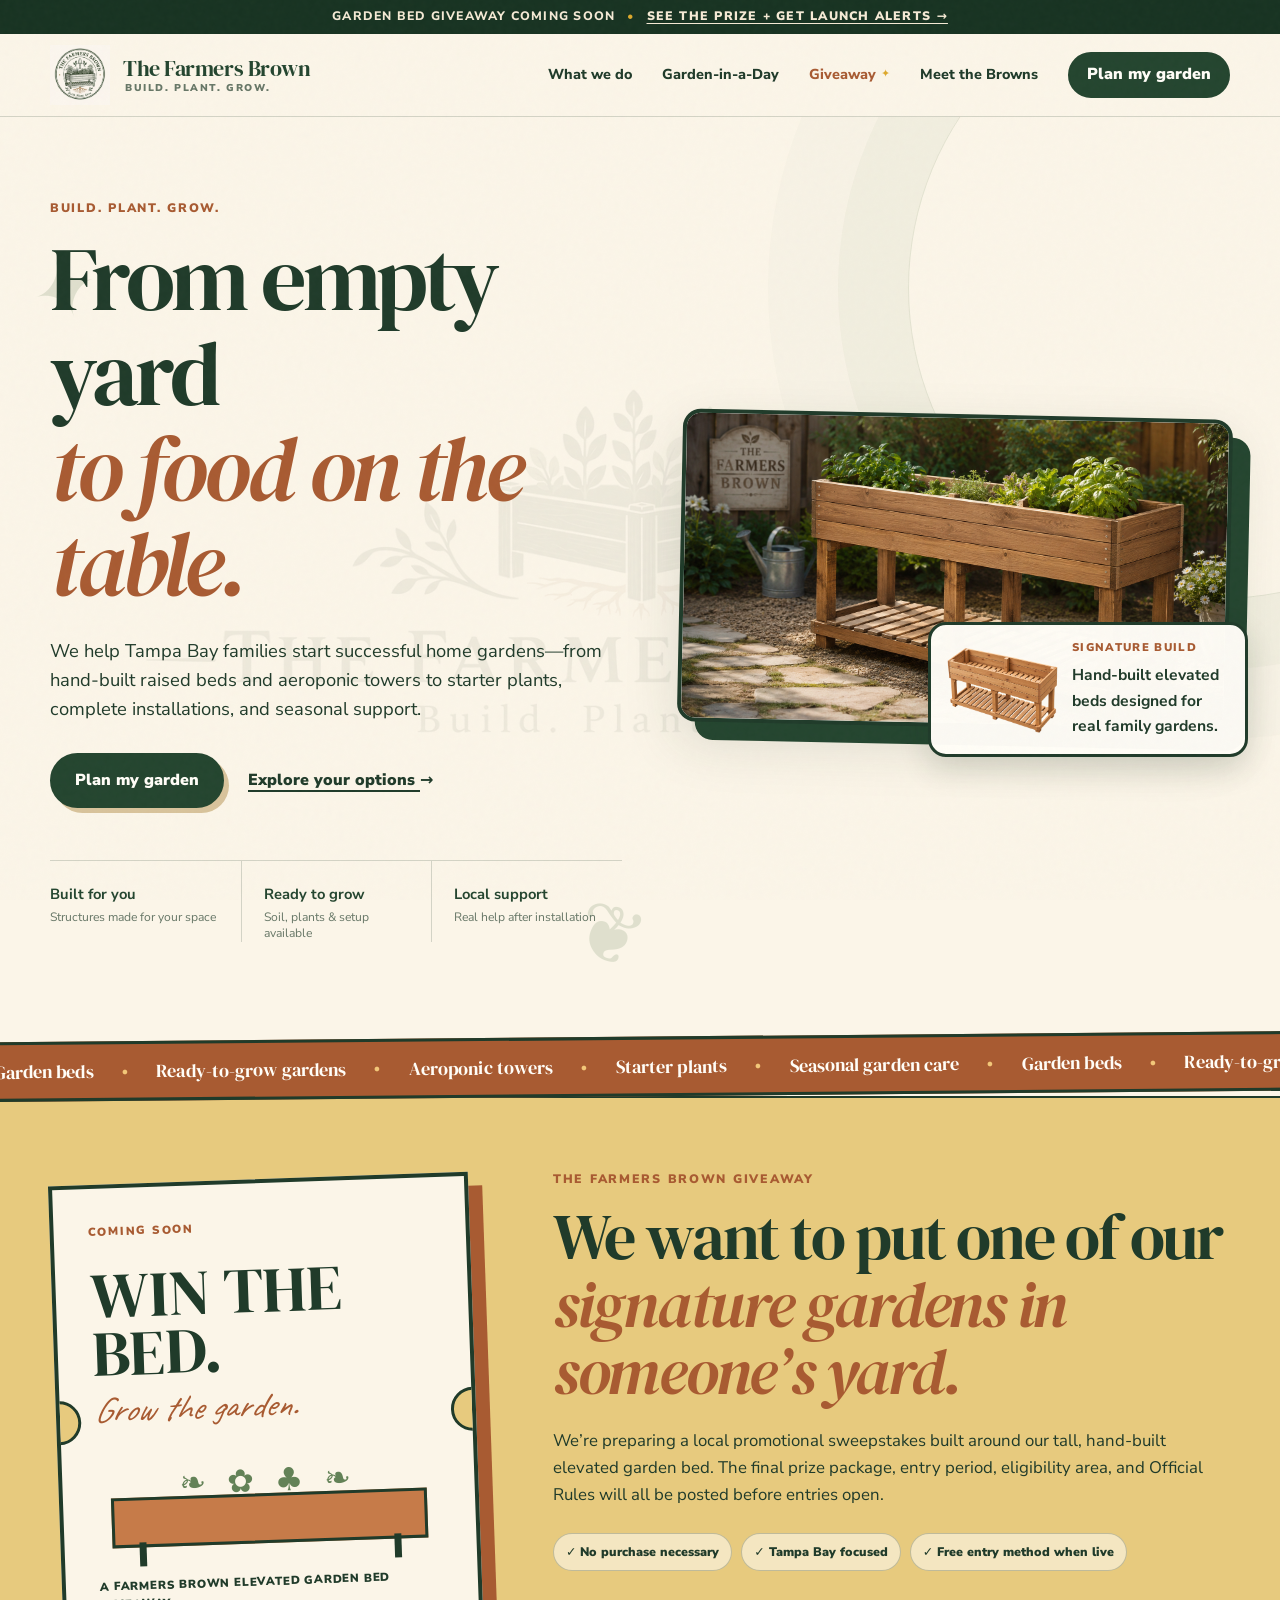
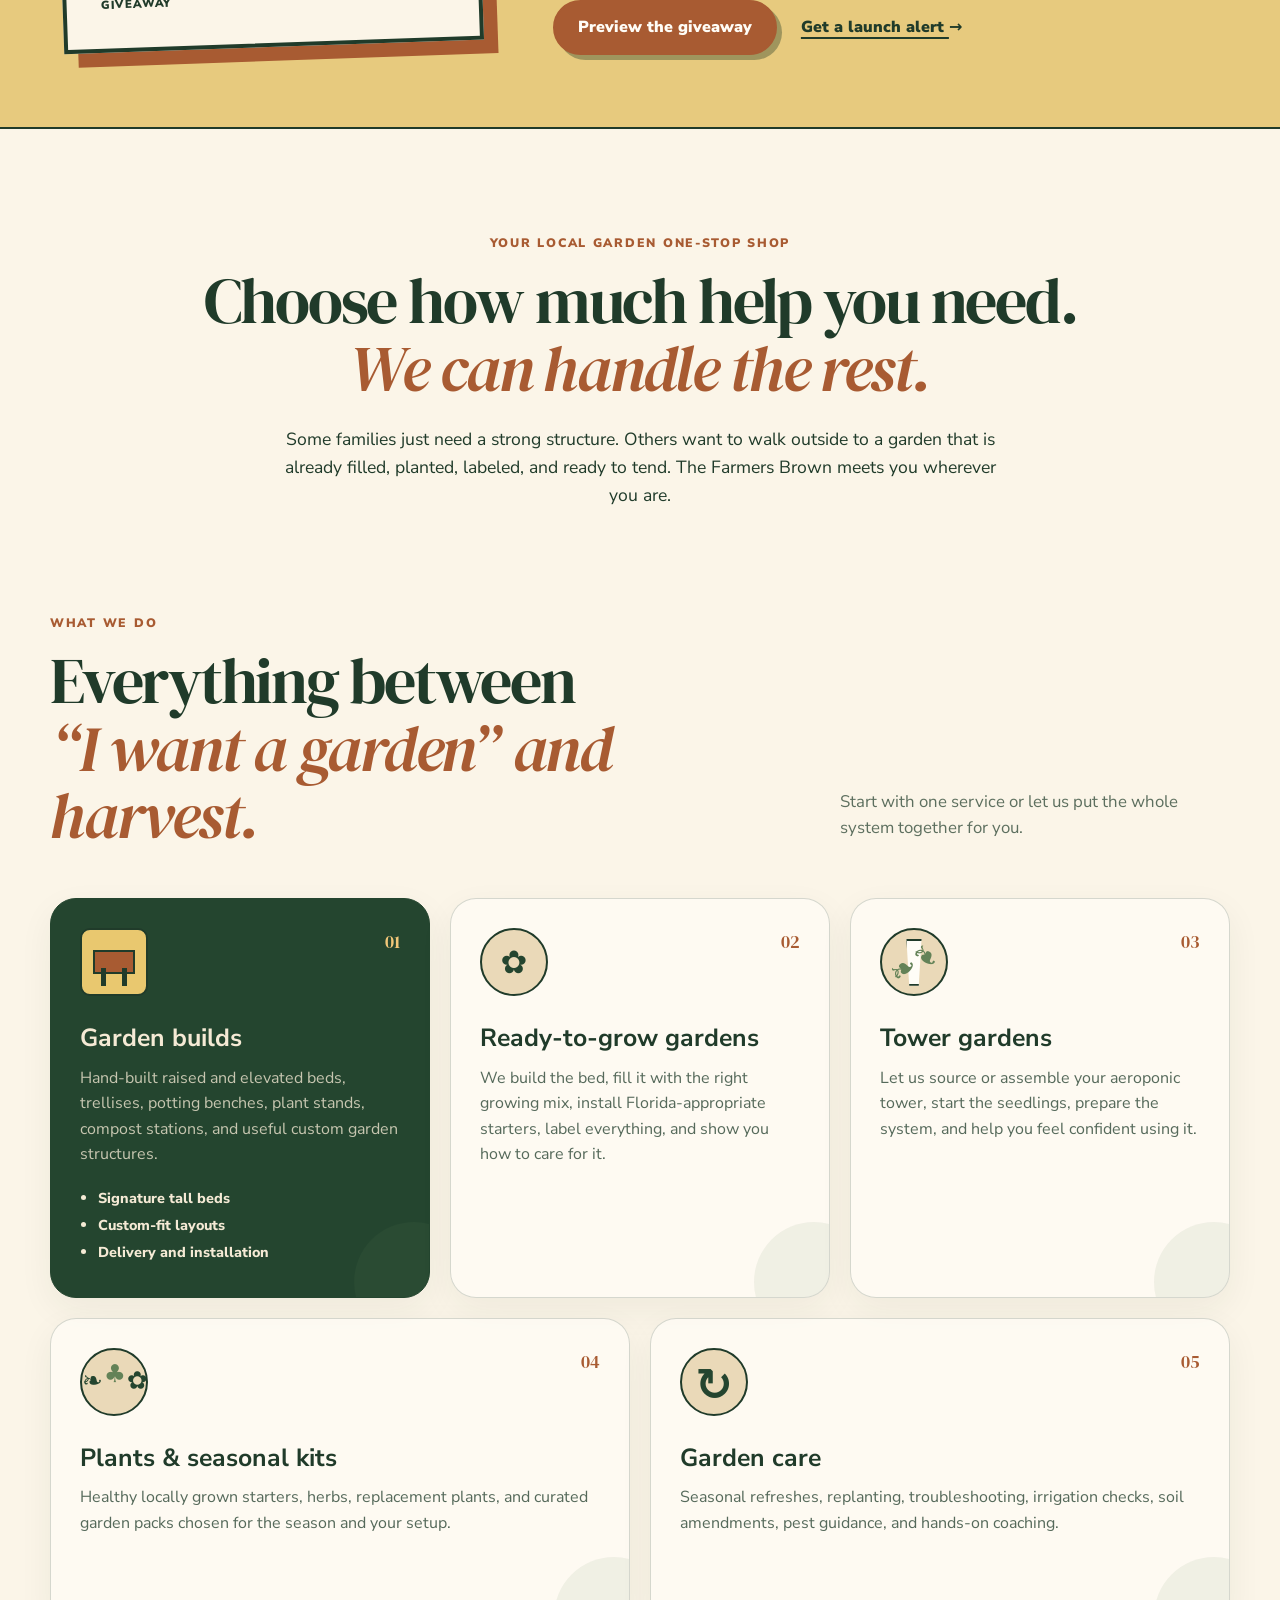
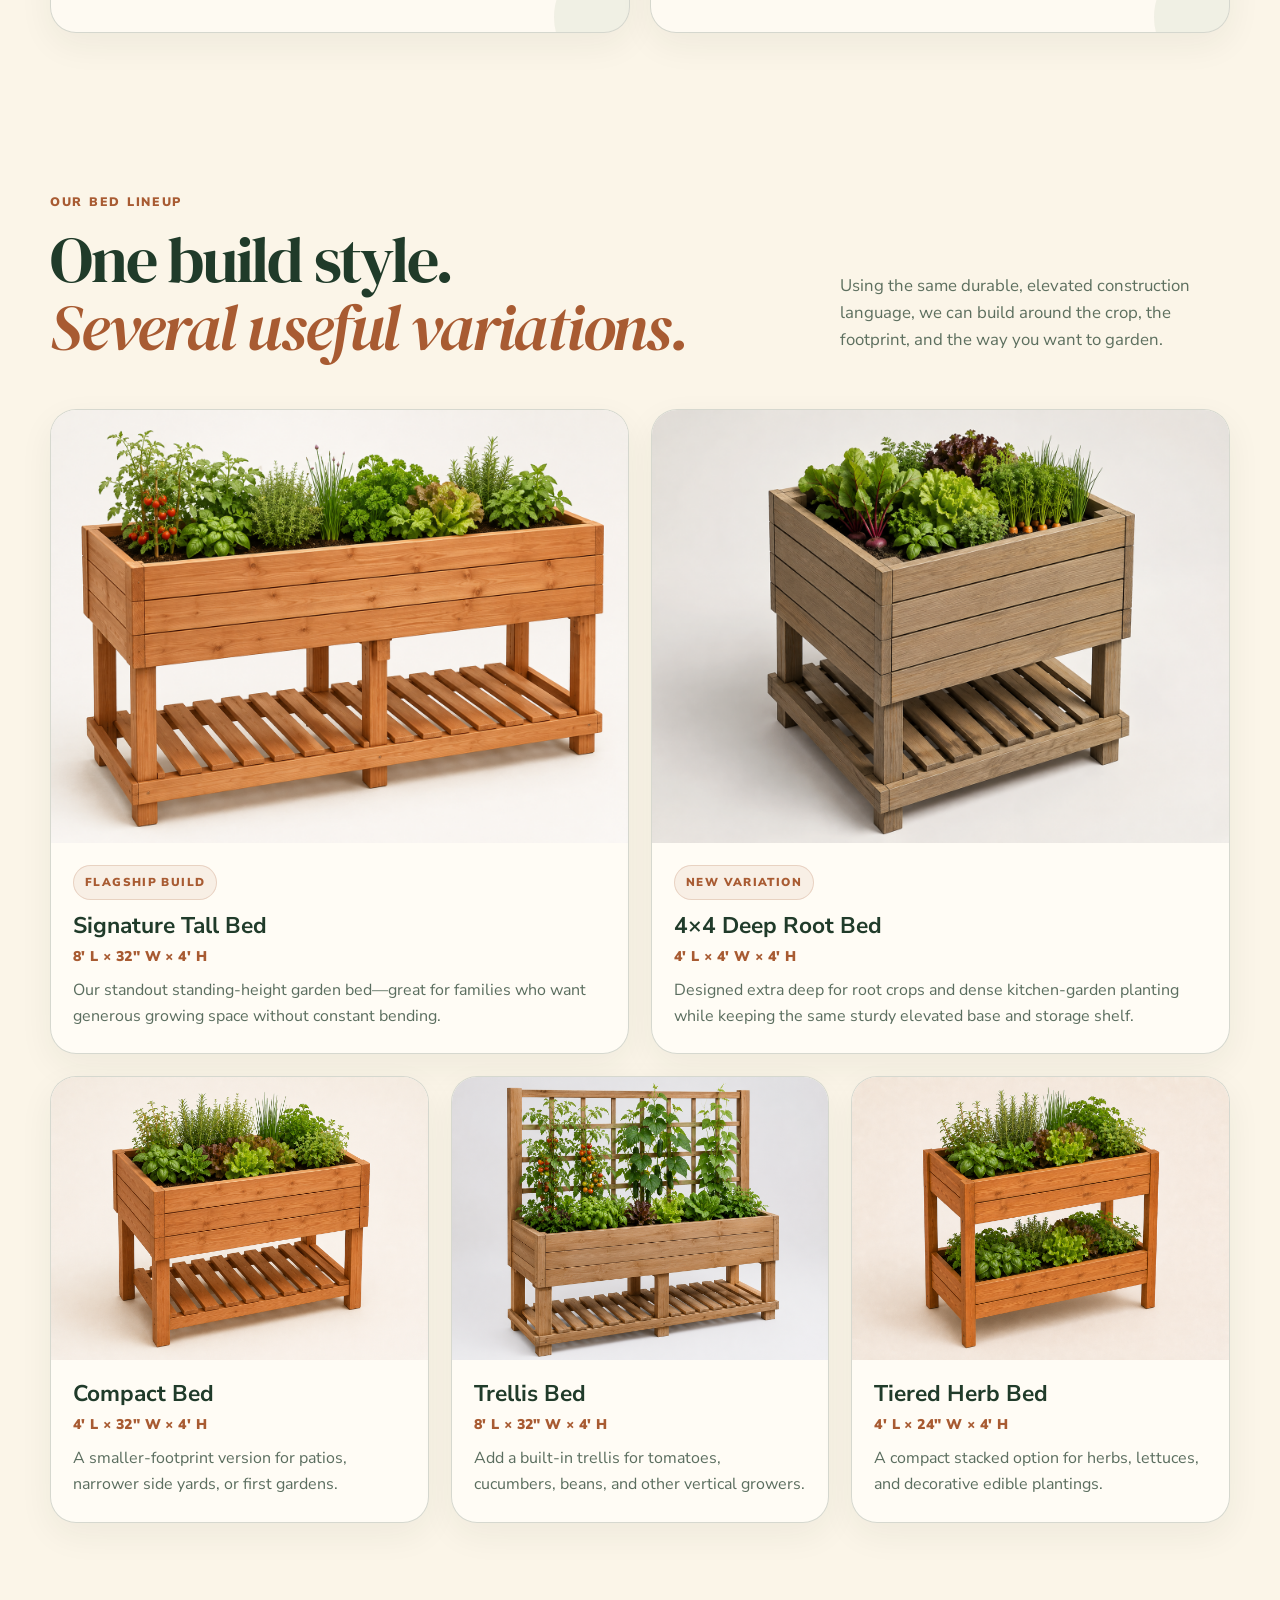
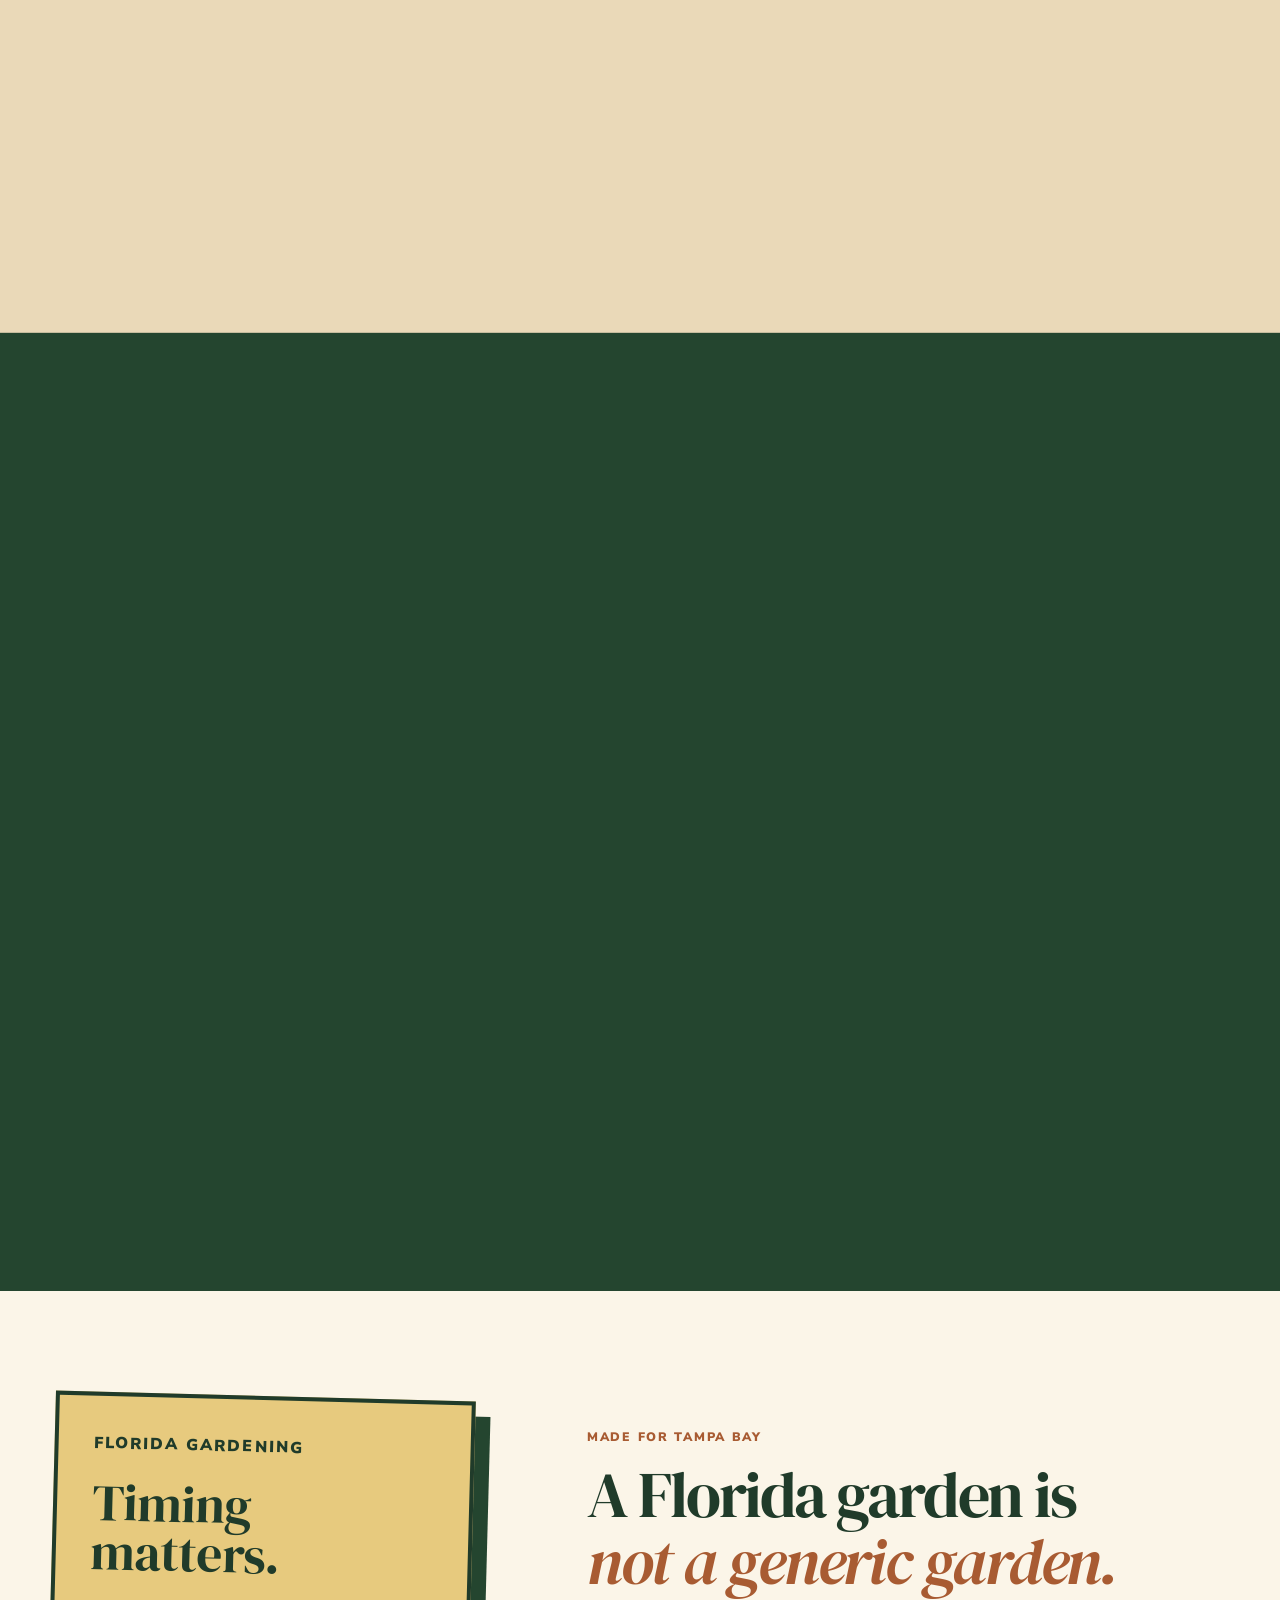
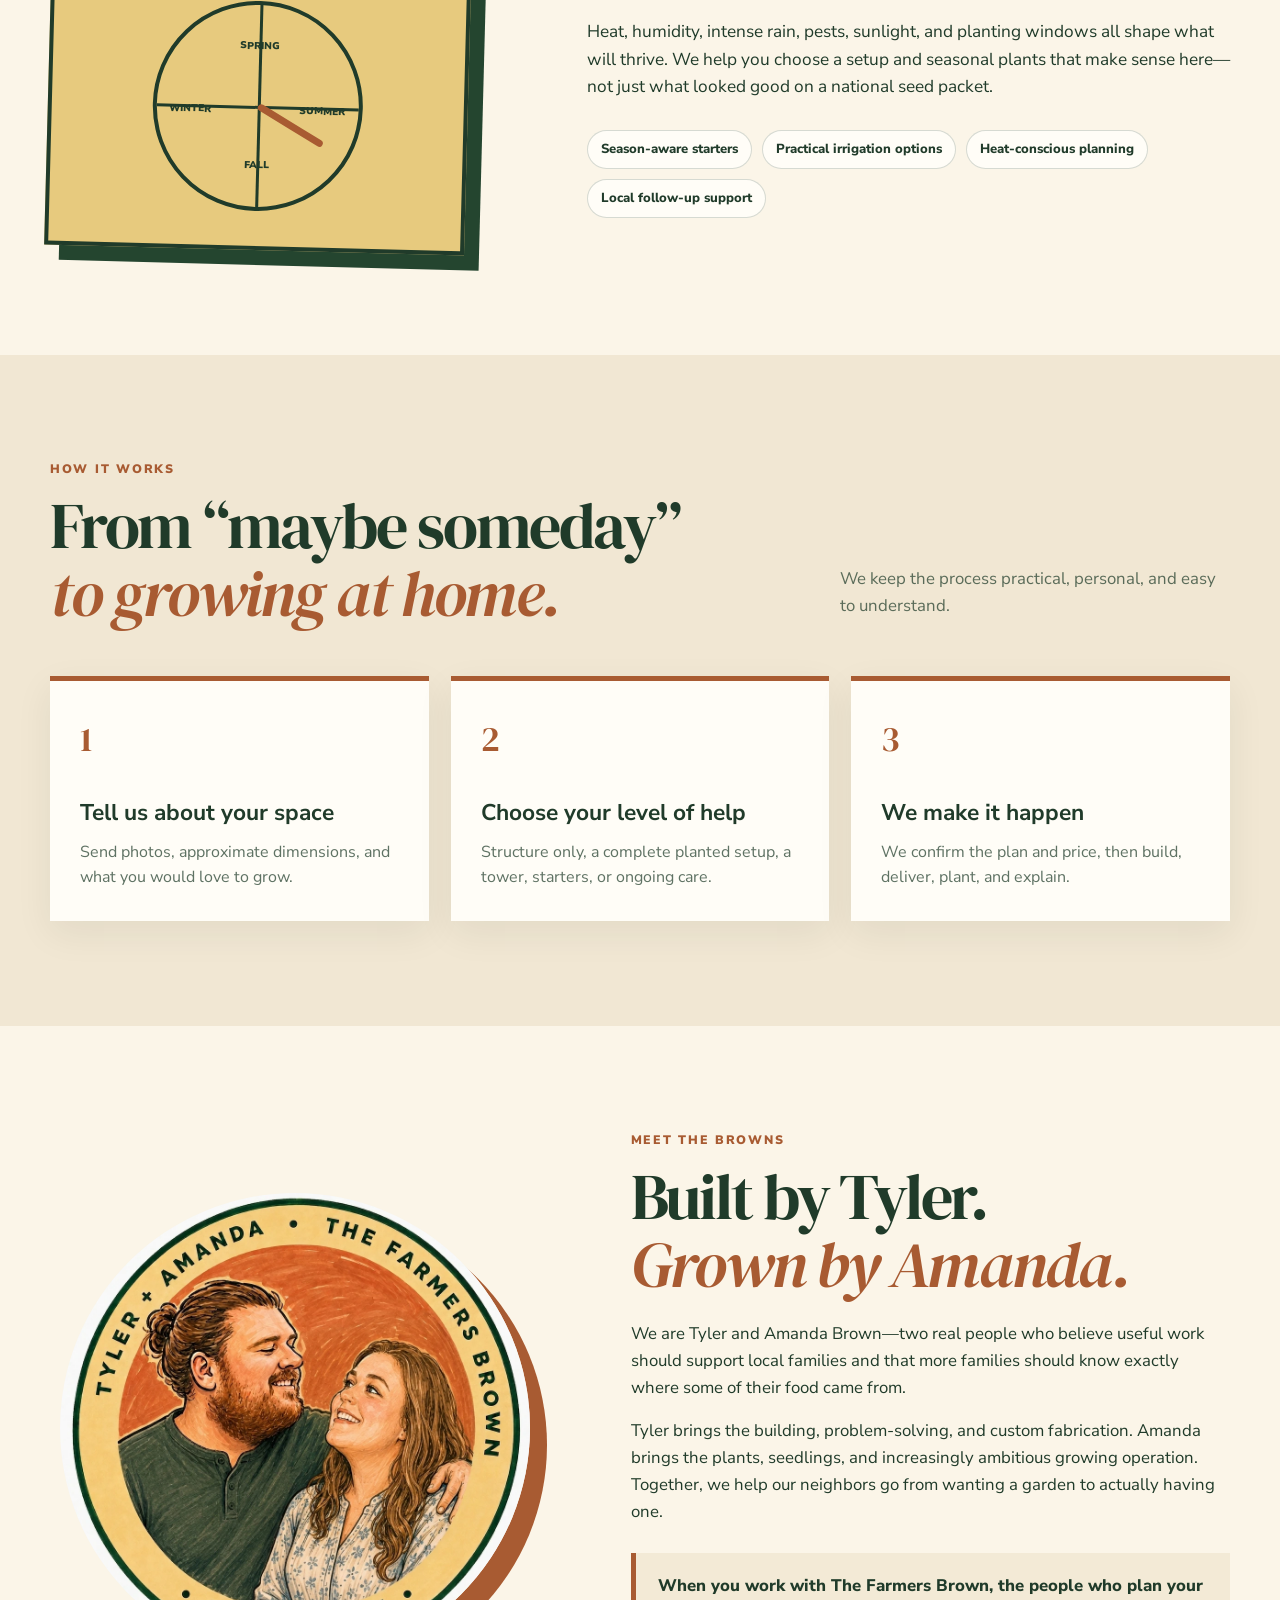
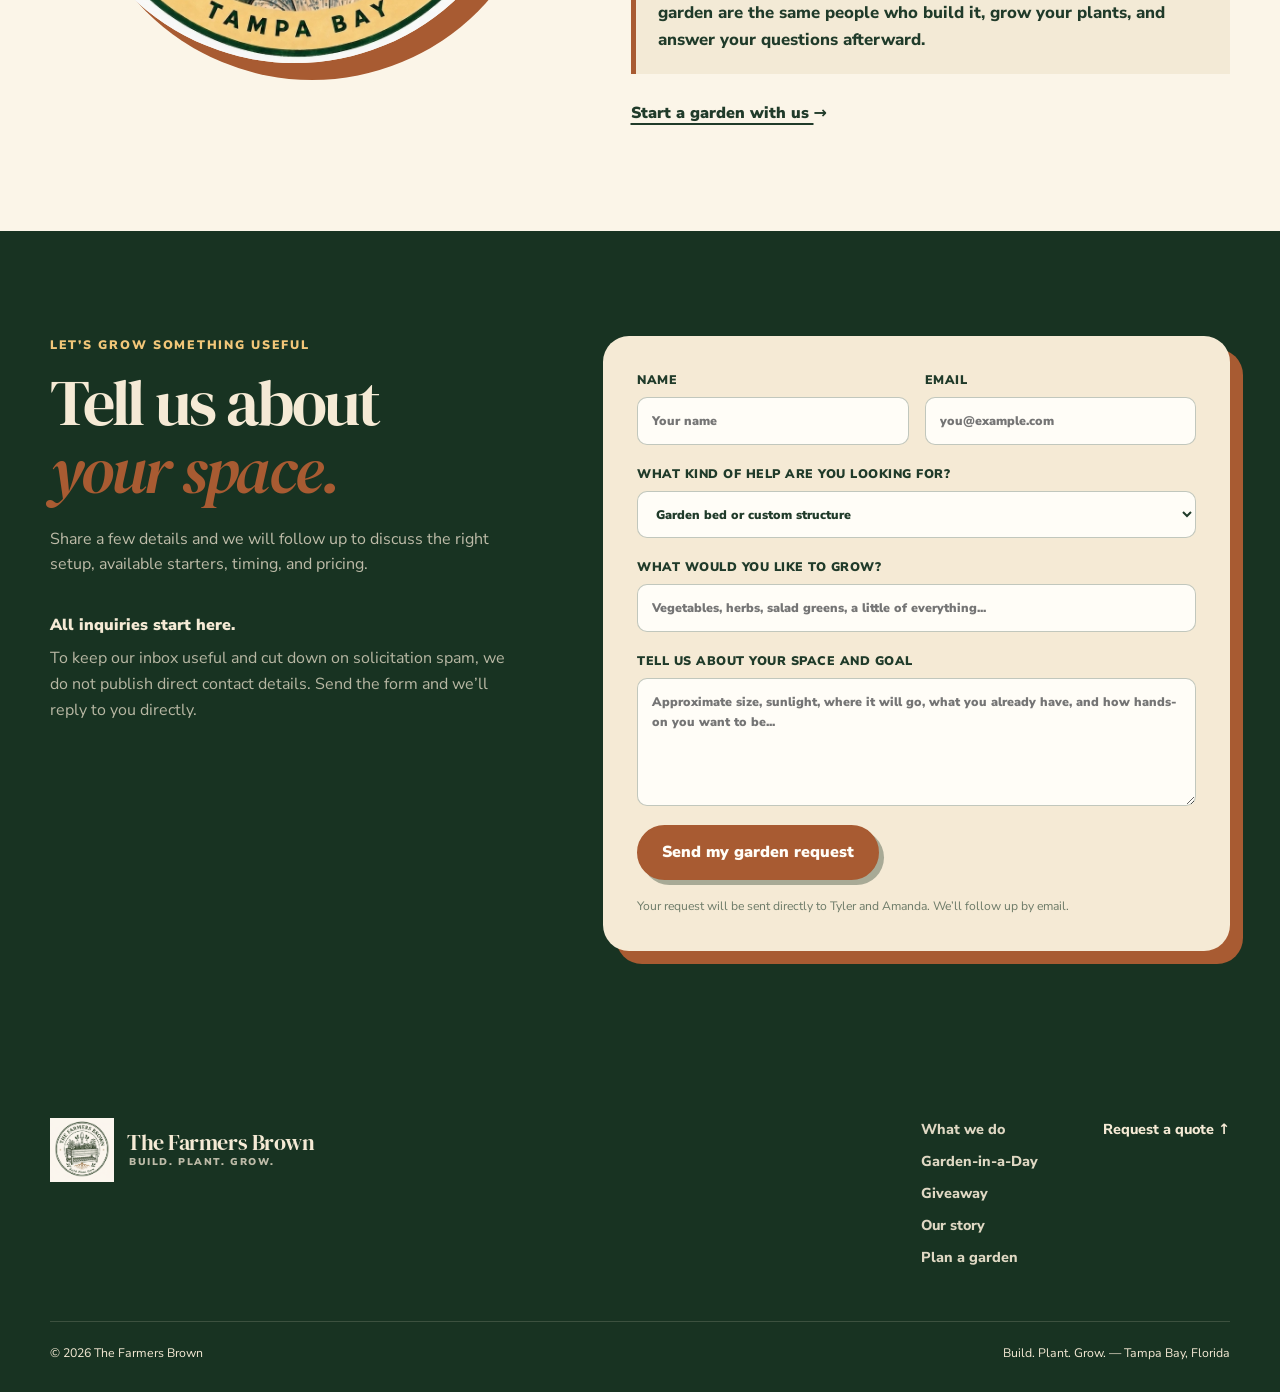
==== commit 98a55b93: "Add files via upload" ====
--- a/index.html
+++ b/index.html
@@ -1,17 +1,443 @@
-<!doctype html><html lang="en"><head><meta charset="utf-8"><meta name="viewport" content="width=device-width,initial-scale=1">
-<title>The Farmers Brown | Build. Plant. Grow. Tampa Bay</title>
-<meta name="description" content="Custom raised beds and useful builds, starter plants and edible gardens, plus garden education and consulting from The Farmers Brown in Tampa Bay.">
-<link rel="canonical" href="https://thefarmersbrown.com/"><meta name="theme-color" content="#24452f">
-<meta property="og:title" content="The Farmers Brown | Build. Plant. Grow."><meta property="og:description" content="Useful things, living things, and the knowledge to help them grow — built locally in Tampa Bay."><meta property="og:type" content="website"><meta property="og:url" content="https://thefarmersbrown.com/"><meta property="og:image" content="https://thefarmersbrown.com/assets/tyler-amanda-portrait.webp"><meta name="twitter:card" content="summary_large_image">
-<link rel="icon" href="assets/favicon.svg" type="image/svg+xml"><link rel="preconnect" href="https://fonts.googleapis.com"><link rel="preconnect" href="https://fonts.gstatic.com" crossorigin><link href="https://fonts.googleapis.com/css2?family=Caveat:wght@600;700&family=DM+Serif+Display:ital@0;1&family=Nunito+Sans:wght@400;600;700;800;900&display=swap" rel="stylesheet"><link rel="stylesheet" href="styles.css">
-<script type="application/ld+json">{"@context":"https://schema.org","@type":"LocalBusiness","name":"The Farmers Brown","url":"https://thefarmersbrown.com/","areaServed":{"@type":"AdministrativeArea","name":"Tampa Bay, Florida"},"description":"Local Tampa Bay business offering custom garden beds and woodworking, starter plants and edible garden products, garden installation, education, consulting and related services.","slogan":"Build. Plant. Grow.","founder":[{"@type":"Person","name":"Tyler Brown"},{"@type":"Person","name":"Amanda Brown"}],"hasOfferCatalog":{"@type":"OfferCatalog","name":"Build, Plant & Grow","itemListElement":[{"@type":"OfferCatalog","name":"Build","url":"https://thefarmersbrown.com/build.html"},{"@type":"OfferCatalog","name":"Plant","url":"https://thefarmersbrown.com/plant.html"},{"@type":"OfferCatalog","name":"Grow","url":"https://thefarmersbrown.com/grow.html"}]}}</script></head>
-<body><a class="skip-link" href="#main">Skip to content</a><div class="announcement"><strong>Build. Plant. Grow.</strong> — useful work for Tampa Bay homes, gardens & families.</div>
-<header class="site-header" id="top"><div class="wrap nav-wrap"><a class="brand" href="index.html" aria-label="The Farmers Brown home"><svg class="brand-mark" viewBox="0 0 64 64" aria-hidden="true"><path d="M10 33h44v13H10z" fill="#a85b32" stroke="currentColor" stroke-width="2.5"/><path d="M15 46v11M49 46v11" stroke="currentColor" stroke-width="3" stroke-linecap="round"/><path d="M14 33c2-10 9-17 18-17s16 7 18 17" fill="#d8c39b" stroke="currentColor" stroke-width="2.5"/><path d="M24 24c-5-4-3-10 1-12 4 3 5 8 1 13M38 24c5-4 3-10-1-12-4 3-5 8-1 13M31 23c-1-7 2-11 5-12 2 5 1 10-3 14" fill="#638257" stroke="currentColor" stroke-width="2"/></svg><span class="brand-text"><small>The</small><strong>Farmers Brown</strong></span></a><button class="nav-toggle" aria-expanded="false" aria-controls="site-nav"><span></span><span></span><span></span><span class="sr-only">Open menu</span></button><nav class="site-nav" id="site-nav"><a href="build.html">Build</a><a href="plant.html">Plant</a><a href="grow.html">Grow</a><a href="giveaway.html">Giveaway</a><a href="#about">Meet the Browns</a><a class="button button-small" href="#quote">Start here</a></nav></div></header>
-<main id="main"><section class="hero"><div class="wrap hero-grid"><div class="hero-copy"><p class="eyebrow">The Farmers Brown • Tampa Bay</p><h1>Build something useful.<br><em>Plant something good.</em><br>Grow something better.</h1><p class="hero-text">We’re a local husband-and-wife workshop built around one simple idea: make useful things, grow good things, and help people get more from the spaces, gardens, and lives they already have.</p><div class="hero-actions"><a class="button" href="#lanes">Explore Build · Plant · Grow</a><a class="text-link" href="#about">Meet Tyler & Amanda →</a></div><div class="hero-proof"><div><strong>Local & hands-on</strong><span>Built and grown in Tampa Bay</span></div><div><strong>One connected company</strong><span>Three complementary lanes</span></div><div><strong>Start small</strong><span>One project, plant, or question at a time</span></div></div></div><div class="motto-stack" aria-label="Build Plant Grow company philosophy"><div class="motto-word"><b>BUILD.</b><span>Create the environment.</span></div><div class="motto-word"><b>PLANT.</b><span>Put something worthwhile into it.</span></div><div class="motto-word"><b>GROW.</b><span>Help it become something more.</span></div><div class="motto-note">That’s not just the tagline. It’s the plan.</div></div></div></section>
-<section class="section" id="lanes"><div class="wrap"><div class="section-heading"><div><p class="eyebrow">Three lanes. One workshop.</p><h2>What are you trying<br><em>to make happen?</em></h2></div><p>Each lane stands on its own, but they work even better together. Buy a bed. Fill it with locally started plants. Then get the help you need to keep it productive.</p></div><div class="lane-grid"><a class="lane-card lane-build" href="build.html"><span class="lane-kicker">The Farmers Brown</span><h3>Build</h3><p>Raised beds, tables, garden structures, garage organization, custom storage, and practical woodworking designed around the way you actually use your space.</p><ul><li>Raised & elevated beds</li><li>Tables, benches & stands</li><li>Garage / home organization</li></ul><span class="lane-arrow">Enter the workshop →</span><span class="lane-symbol">B</span></a><a class="lane-card lane-plant" href="plant.html"><span class="lane-kicker">The Farmers Brown</span><h3>Plant</h3><p>Healthy starters, herbs, vegetables, seasonal garden kits, edible plants, and a growing nursery operation rooted in what actually works in Florida.</p><ul><li>Seedlings & starters</li><li>Edible plants & herbs</li><li>Seasonal garden packages</li></ul><span class="lane-arrow">Visit the nursery →</span><span class="lane-symbol">P</span></a><a class="lane-card lane-grow" href="grow.html"><span class="lane-kicker">The Farmers Brown</span><h3>Grow</h3><p>Knowledge, coaching, and services that help people, gardens, and ideas improve — from garden planning and education to future nutrition and digital offerings.</p><ul><li>Garden coaching & care</li><li>Education & workshops</li><li>Nutrition / digital pathways</li></ul><span class="lane-arrow">See what can grow →</span><span class="lane-symbol">G</span></a></div></div></section>
-<section class="section philosophy"><div class="wrap philosophy-grid"><div><p class="eyebrow light">Why it fits together</p><h2>Not three random businesses.<br><em>One useful cycle.</em></h2><p>You can hire us for one piece or follow the whole path from an empty corner of the yard to something productive.</p></div><div class="philosophy-steps"><div class="philosophy-step"><span>01</span><div><strong>Build the environment.</strong>Raised bed, table, shelf, storage system, trellis, or whatever creates the right place for the next step.</div></div><div class="philosophy-step"><span>02</span><div><strong>Plant something worthwhile.</strong>Seedlings, herbs, vegetables, edible plants — things that make the space useful and alive.</div></div><div class="philosophy-step"><span>03</span><div><strong>Grow capability.</strong>Learn the garden, improve the system, build healthier habits, or get help growing an idea or small business.</div></div></div></div></section>
-<section class="section feature-band"><div class="wrap feature-grid"><div class="feature"><strong>Garden-in-a-Day</strong><span>Build + soil + starters + setup + walkthrough.</span></div><div class="feature"><strong>Custom Projects</strong><span>Useful woodworking sized to your home or garden.</span></div><div class="feature"><strong>Seasonal Starts</strong><span>Locally grown plants chosen for Tampa Bay conditions.</span></div><div class="feature"><strong>Ongoing Help</strong><span>Troubleshooting, refreshes, coaching and future workshops.</span></div></div></section>
-<section class="section"><div class="wrap"><div class="section-heading"><div><p class="eyebrow">Where the lanes meet</p><h2>Some of our best ideas<br><em>use all three.</em></h2></div><p>The umbrella model gives us room to offer complete solutions without forcing every customer to buy a bundle.</p></div><div class="showcase"><div class="showcase-card dark"><span class="tag">Build + Plant + Grow</span><h3>Garden-in-a-Day</h3><p>We plan the setup, build or place the structure, fill it, plant it for the season, label it, and teach you what to do next.</p><a class="text-link" href="grow.html#garden-in-a-day">Explore the complete setup →</a></div><div class="showcase-card"><span class="tag">Build + Plant</span><h3>Ready-to-Grow Bed</h3><p>Already know what you want? Start with a custom elevated bed and have it delivered with the growing mix and starter plants ready to go.</p><a class="text-link" href="#quote">Ask about a package →</a></div></div></div></section>
-<section class="section about-section" id="about"><div class="wrap about-grid"><div class="portrait-wrap"><img src="assets/tyler-amanda-portrait.webp" alt="Illustrated portrait of Tyler and Amanda Brown, founders of The Farmers Brown" width="500" height="500" loading="lazy"><span class="portrait-note">Built together. Grown together.</span></div><div class="about-copy"><p class="eyebrow">Meet the Browns</p><h2>Different strengths.<br><em>One very broad workshop.</em></h2><p>We’re Tyler and Amanda Brown. Tyler gravitates toward building, troubleshooting, fabrication, and figuring out how things work. Amanda brings the growing operation, plants, food knowledge, and the eye for turning a pile of seedlings into something people can actually use.</p><p>The Farmers Brown is our way of putting those skills under one roof without pretending they’re all the same service. Build, Plant, and Grow are separate doors into the same company.</p><p class="about-note"><strong>The rule:</strong> every new offering should clearly build something, plant something, or help something grow. If it can’t pass that test, it probably doesn’t belong here.</p></div></div></section>
-<section class="section quote-section" id="quote"><div class="wrap quote-grid"><div class="quote-intro"><p class="eyebrow light">Start with the problem</p><h2>What are you trying<br><em>to build, plant, or grow?</em></h2><p>You don’t need to know which lane you belong in. Tell us what you want to accomplish and we’ll point you in the right direction.</p><div class="form-only-note"><strong>All inquiries start here.</strong><span>We keep direct contact details off the public site to cut down on solicitation spam. Submit the form and we’ll reply directly.</span></div></div><form class="quote-form" action="https://formspree.io/f/xwleegod" method="POST"><input type="text" name="_gotcha" class="form-honeypot" tabindex="-1" autocomplete="off"><input type="hidden" name="_subject" value="New Farmers Brown Build / Plant / Grow inquiry"><div class="form-row"><label>Name<input required name="name" autocomplete="name" placeholder="Your name"></label><label>Email<input required type="email" name="email" autocomplete="email" placeholder="you@example.com"></label></div><label>Which lane sounds closest?<select name="lane"><option>Build</option><option>Plant</option><option>Grow</option><option>Not sure</option></select></label><label>What kind of help?<select name="project"><option>Raised or elevated garden bed</option><option>Custom table / potting bench</option><option>Garage or home organization</option><option>Custom woodworking / structure</option><option>Other build project</option></select></label><label>Tell us what you have in mind<textarea required name="details" rows="5" placeholder="Your space, your goal, approximate size, timing, and anything else that would help us understand the project..."></textarea></label><button class="button button-rust" type="submit">Send my request</button><p class="form-note">Your request goes directly to The Farmers Brown. We’ll follow up by email.</p></form></div></section></main>
-<footer class="site-footer"><div class="wrap footer-grid"><a class="brand footer-brand" href="index.html"><svg class="brand-mark" viewBox="0 0 64 64" aria-hidden="true"><path d="M10 33h44v13H10z" fill="#a85b32"/><path d="M15 46v11M49 46v11" stroke="currentColor" stroke-width="3"/><path d="M14 33c2-10 9-17 18-17s16 7 18 17" fill="#d8c39b"/><path d="M24 24c-5-4-3-10 1-12 4 3 5 8 1 13M38 24c5-4 3-10-1-12-4 3-5 8-1 13" fill="#638257"/></svg><span class="brand-text"><small>The</small><strong>Farmers Brown</strong></span></a><div class="footer-links"><a href="build.html">Build</a><a href="plant.html">Plant</a><a href="grow.html">Grow</a><a href="giveaway.html">Giveaway</a><a href="#about">Our story</a><a href="#quote">Contact</a></div><div class="footer-secret"><a href="branch-and-byte.html" title="There may be another workshop...">&gt; there’s another workshop_</a></div></div><div class="wrap footer-bottom"><span>© <span id="year"></span> The Farmers Brown</span><span>Build. Plant. Grow. — Tampa Bay, Florida</span></div></footer><script src="script.js"></script></body></html>
+<!doctype html>
+<html lang="en">
+<head>
+  <meta charset="utf-8" />
+  <meta name="viewport" content="width=device-width, initial-scale=1" />
+  <title>The Farmers Brown | Home Gardens Built, Planted & Supported in Tampa Bay</title>
+  <meta name="description" content="The Farmers Brown helps Tampa Bay families grow food at home with custom garden beds, ready-to-grow installations, tower gardens, starter plants, and seasonal garden care." />
+  <meta name="theme-color" content="#24452f" />
+  <meta property="og:title" content="The Farmers Brown | Build. Plant. Grow." />
+  <meta property="og:description" content="We turn unused yards and patios into productive home gardens—and help keep them growing." />
+  <meta property="og:type" content="website" />
+  <meta property="og:url" content="https://thefarmersbrown.com" />
+  <link rel="icon" href="assets/logo-badge.png" type="image/png" />
+  <link rel="preconnect" href="https://fonts.googleapis.com" />
+  <link rel="preconnect" href="https://fonts.gstatic.com" crossorigin />
+  <link href="https://fonts.googleapis.com/css2?family=Caveat:wght@600;700&family=DM+Serif+Display:ital@0;1&family=Nunito+Sans:wght@400;600;700;800;900&display=swap" rel="stylesheet" />
+  <link rel="stylesheet" href="styles.css" />
+  <script type="application/ld+json">
+  {
+    "@context": "https://schema.org",
+    "@type": "HomeAndConstructionBusiness",
+    "name": "The Farmers Brown",
+    "url": "https://thefarmersbrown.com",
+    "areaServed": "Tampa Bay, Florida",
+    "description": "Home food garden design, raised garden bed construction, ready-to-grow garden installation, tower garden setup, starter plants, and seasonal garden care."
+  }
+  </script>
+</head>
+<body>
+  <a class="skip-link" href="#main">Skip to content</a>
+
+  <div class="announcement announcement-campaign">
+    <span>Garden bed giveaway coming soon</span>
+    <i aria-hidden="true">•</i>
+    <a href="giveaway.html">See the prize + get launch alerts →</a>
+  </div>
+
+  <header class="site-header" id="top">
+    <div class="wrap nav-wrap">
+      <a class="brand" href="#top" aria-label="The Farmers Brown home">
+        <img class="brand-mark brand-badge" src="assets/logo-badge.png" alt="" />
+        <span class="brand-text"><strong>The Farmers Brown</strong><small>Build. Plant. Grow.</small></span>
+      </a>
+
+      <button class="nav-toggle" type="button" aria-expanded="false" aria-controls="site-nav">
+        <span></span><span></span><span></span><span class="sr-only">Open menu</span>
+      </button>
+
+      <nav id="site-nav" class="site-nav" aria-label="Primary navigation">
+        <a href="#services">What we do</a>
+        <a href="#garden-in-a-day">Garden-in-a-Day</a>
+        <a class="nav-giveaway" href="giveaway.html">Giveaway</a>
+        <a href="#about">Meet the Browns</a>
+        <a class="button button-small" href="#quote">Plan my garden</a>
+      </nav>
+    </div>
+  </header>
+
+  <main id="main">
+    <section class="hero">
+      <div class="hero-leaf hero-leaf-one" aria-hidden="true">✦</div>
+      <div class="hero-leaf hero-leaf-two" aria-hidden="true">❦</div>
+      <div class="wrap hero-grid">
+        <div class="hero-copy reveal">
+          <p class="eyebrow">Build. Plant. Grow.</p>
+          <h1>From empty yard<br><em>to food on the table.</em></h1>
+          <p class="hero-text">We help Tampa Bay families start successful home gardens—from hand-built raised beds and aeroponic towers to starter plants, complete installations, and seasonal support.</p>
+          <div class="hero-actions">
+            <a class="button" href="#quote">Plan my garden</a>
+            <a class="text-link" href="#services">Explore your options <span aria-hidden="true">→</span></a>
+          </div>
+          <div class="hero-proof" aria-label="Business highlights">
+            <div><strong>Built for you</strong><span>Structures made for your space</span></div>
+            <div><strong>Ready to grow</strong><span>Soil, plants & setup available</span></div>
+            <div><strong>Local support</strong><span>Real help after installation</span></div>
+          </div>
+        </div>
+
+        <div class="hero-art reveal">
+          <div class="hero-visual-card">
+            <figure class="hero-photo-frame">
+              <img src="assets/signature-lifestyle.png" alt="A planted Farmers Brown elevated bed in a backyard garden setting." />
+            </figure>
+            <div class="hero-product-chip">
+              <img src="assets/signature-bed-clean.png" alt="Product render of The Farmers Brown signature elevated bed." />
+              <div>
+                <span>Signature Build</span>
+                <strong>Hand-built elevated beds designed for real family gardens.</strong>
+              </div>
+            </div>
+          </div>
+        </div>
+      </div>
+    </section>
+
+    <section class="marquee" aria-label="The Farmers Brown services">
+      <div class="marquee-track">
+        <span>Garden beds</span><i>•</i><span>Ready-to-grow gardens</span><i>•</i><span>Aeroponic towers</span><i>•</i><span>Starter plants</span><i>•</i><span>Seasonal garden care</span><i>•</i>
+        <span aria-hidden="true">Garden beds</span><i aria-hidden="true">•</i><span aria-hidden="true">Ready-to-grow gardens</span><i aria-hidden="true">•</i><span aria-hidden="true">Aeroponic towers</span><i aria-hidden="true">•</i><span aria-hidden="true">Starter plants</span><i aria-hidden="true">•</i><span aria-hidden="true">Seasonal garden care</span><i aria-hidden="true">•</i>
+      </div>
+    </section>
+
+    <section class="giveaway-strip" aria-labelledby="giveaway-strip-title">
+      <div class="wrap giveaway-strip-grid">
+        <div class="giveaway-strip-art reveal" aria-hidden="true">
+          <div class="ticket-card">
+            <span class="ticket-kicker">COMING SOON</span>
+            <strong>WIN THE BED.</strong>
+            <em>Grow the garden.</em>
+            <div class="mini-bed">
+              <span class="mini-bed-plants">❧ ✿ ♣ ❧</span>
+              <i></i><b></b>
+            </div>
+            <small>A Farmers Brown elevated garden bed giveaway</small>
+          </div>
+        </div>
+        <div class="giveaway-strip-copy reveal">
+          <p class="eyebrow">The Farmers Brown Giveaway</p>
+          <h2>We want to put one of our<br><em>signature gardens in someone’s yard.</em></h2>
+          <p>We’re preparing a local promotional sweepstakes built around our tall, hand-built elevated garden bed. The final prize package, entry period, eligibility area, and Official Rules will all be posted before entries open.</p>
+          <div class="giveaway-strip-points">
+            <span>✓ No purchase necessary</span>
+            <span>✓ Tampa Bay focused</span>
+            <span>✓ Free entry method when live</span>
+          </div>
+          <div class="hero-actions">
+            <a class="button button-rust" href="giveaway.html">Preview the giveaway</a>
+            <a class="text-link" href="giveaway.html#launch-alert">Get a launch alert <span aria-hidden="true">→</span></a>
+          </div>
+        </div>
+      </div>
+    </section>
+
+    <section class="section intro-section">
+      <div class="wrap intro-grid reveal">
+        <p class="eyebrow">Your local garden one-stop shop</p>
+        <h2>Choose how much help you need.<br><em>We can handle the rest.</em></h2>
+        <p>Some families just need a strong structure. Others want to walk outside to a garden that is already filled, planted, labeled, and ready to tend. The Farmers Brown meets you wherever you are.</p>
+      </div>
+    </section>
+
+    <section class="section services-section" id="services">
+      <div class="wrap">
+        <div class="section-heading reveal">
+          <div>
+            <p class="eyebrow">What we do</p>
+            <h2>Everything between<br><em>“I want a garden” and harvest.</em></h2>
+          </div>
+          <p>Start with one service or let us put the whole system together for you.</p>
+        </div>
+
+        <div class="service-grid">
+          <article class="service-card service-featured reveal">
+            <div class="service-icon icon-build" aria-hidden="true"><span></span><i></i><i></i></div>
+            <span class="service-number">01</span>
+            <h3>Garden builds</h3>
+            <p>Hand-built raised and elevated beds, trellises, potting benches, plant stands, compost stations, and useful custom garden structures.</p>
+            <ul><li>Signature tall beds</li><li>Custom-fit layouts</li><li>Delivery and installation</li></ul>
+          </article>
+
+          <article class="service-card reveal">
+            <div class="service-icon icon-ready" aria-hidden="true">✿</div>
+            <span class="service-number">02</span>
+            <h3>Ready-to-grow gardens</h3>
+            <p>We build the bed, fill it with the right growing mix, install Florida-appropriate starters, label everything, and show you how to care for it.</p>
+          </article>
+
+          <article class="service-card reveal">
+            <div class="service-icon icon-tower" aria-hidden="true"><span></span><i>❧</i><b>❧</b></div>
+            <span class="service-number">03</span>
+            <h3>Tower gardens</h3>
+            <p>Let us source or assemble your aeroponic tower, start the seedlings, prepare the system, and help you feel confident using it.</p>
+          </article>
+
+          <article class="service-card reveal">
+            <div class="service-icon icon-plants" aria-hidden="true"><span>❧</span><span>♣</span><span>✿</span></div>
+            <span class="service-number">04</span>
+            <h3>Plants & seasonal kits</h3>
+            <p>Healthy locally grown starters, herbs, replacement plants, and curated garden packs chosen for the season and your setup.</p>
+          </article>
+
+          <article class="service-card reveal">
+            <div class="service-icon icon-care" aria-hidden="true">↻</div>
+            <span class="service-number">05</span>
+            <h3>Garden care</h3>
+            <p>Seasonal refreshes, replanting, troubleshooting, irrigation checks, soil amendments, pest guidance, and hands-on coaching.</p>
+          </article>
+        </div>
+      </div>
+    </section>
+
+    <section class="section lineup-section" id="lineup">
+      <div class="wrap">
+        <div class="section-heading reveal">
+          <div>
+            <p class="eyebrow">Our bed lineup</p>
+            <h2>One build style.<br><em>Several useful variations.</em></h2>
+          </div>
+          <p>Using the same durable, elevated construction language, we can build around the crop, the footprint, and the way you want to garden.</p>
+        </div>
+        <div class="lineup-grid">
+          <article class="lineup-card lineup-card-wide reveal">
+            <figure class="lineup-card-media"><img src="assets/signature-bed.png" alt="Signature 8 foot elevated garden bed." /></figure>
+            <div class="lineup-card-copy">
+              <span class="lineup-tag">FLAGSHIP BUILD</span>
+              <h3>Signature Tall Bed</h3>
+              <p class="lineup-spec">8' L × 32" W × 4' H</p>
+              <p>Our standout standing-height garden bed—great for families who want generous growing space without constant bending.</p>
+            </div>
+          </article>
+          <article class="lineup-card lineup-card-wide reveal">
+            <figure class="lineup-card-media"><img src="assets/deep-root-bed.png" alt="4 by 4 deep root elevated planter." /></figure>
+            <div class="lineup-card-copy">
+              <span class="lineup-tag">NEW VARIATION</span>
+              <h3>4×4 Deep Root Bed</h3>
+              <p class="lineup-spec">4' L × 4' W × 4' H</p>
+              <p>Designed extra deep for root crops and dense kitchen-garden planting while keeping the same sturdy elevated base and storage shelf.</p>
+            </div>
+          </article>
+          <article class="lineup-card reveal">
+            <figure class="lineup-card-media"><img src="assets/compact-bed.png" alt="Compact 4 foot elevated garden bed." /></figure>
+            <div class="lineup-card-copy"><h3>Compact Bed</h3><p class="lineup-spec">4' L × 32" W × 4' H</p><p>A smaller-footprint version for patios, narrower side yards, or first gardens.</p></div>
+          </article>
+          <article class="lineup-card reveal">
+            <figure class="lineup-card-media"><img src="assets/trellis-bed.png" alt="Trellis bed variation for climbing crops." /></figure>
+            <div class="lineup-card-copy"><h3>Trellis Bed</h3><p class="lineup-spec">8' L × 32" W × 4' H</p><p>Add a built-in trellis for tomatoes, cucumbers, beans, and other vertical growers.</p></div>
+          </article>
+          <article class="lineup-card reveal">
+            <figure class="lineup-card-media"><img src="assets/tiered-herb-bed.png" alt="Tiered herb bed variation." /></figure>
+            <div class="lineup-card-copy"><h3>Tiered Herb Bed</h3><p class="lineup-spec">4' L × 24" W × 4' H</p><p>A compact stacked option for herbs, lettuces, and decorative edible plantings.</p></div>
+          </article>
+          <article class="lineup-card reveal">
+            <figure class="lineup-card-media"><img src="assets/standard-bed.png" alt="Ground-level raised garden bed." /></figure>
+            <div class="lineup-card-copy"><h3>Classic Raised Bed</h3><p class="lineup-spec">Ground-level build</p><p>A traditional raised bed for larger growing volume, row-style planting, and backyard kitchen gardens.</p></div>
+          </article>
+        </div>
+      </div>
+    </section>
+
+    <section class="section root-feature-section">
+      <div class="wrap root-feature-grid">
+        <div class="root-feature-copy reveal">
+          <p class="eyebrow light">Why depth matters</p>
+          <h2>Made for carrots,<br><em>beets, radishes, and more.</em></h2>
+          <p>The new deep-root planter gives root vegetables the extra soil depth they need while keeping the convenience of an elevated bed. It’s a great fit for kitchen gardens focused on practical food production.</p>
+          <div class="mini-benefits">
+            <span>Extra deep soil volume</span><span>Root-crop friendly</span><span>Lower shelf storage</span><span>Same elevated convenience</span>
+          </div>
+        </div>
+        <figure class="root-feature-art reveal">
+          <img src="assets/root-cutaway.png" alt="Cutaway illustration showing root vegetables growing in the deep root bed." />
+        </figure>
+      </div>
+    </section>
+
+    <section class="section path-section">
+      <div class="wrap">
+        <div class="section-heading reveal">
+          <div>
+            <p class="eyebrow">Pick your starting point</p>
+            <h2>Your garden.<br><em>Your level of help.</em></h2>
+          </div>
+          <p>No pressure to buy the whole farm. Choose the package that solves the problem in front of you.</p>
+        </div>
+        <div class="path-grid">
+          <article class="path-card reveal">
+            <span>STRUCTURE ONLY</span>
+            <h3>Build it for me</h3>
+            <p>You need a strong, attractive bed or garden structure and want to take it from there.</p>
+            <a href="#quote">Ask about a build →</a>
+          </article>
+          <article class="path-card path-card-dark reveal">
+            <span>TURNKEY SETUP</span>
+            <h3>Plant it for me</h3>
+            <p>You want the full garden installed with soil, starters, labels, and a simple care plan.</p>
+            <a href="#garden-in-a-day">See Garden-in-a-Day →</a>
+          </article>
+          <article class="path-card reveal">
+            <span>ONGOING HELP</span>
+            <h3>Keep it growing</h3>
+            <p>You have a garden, but want seasonal replanting, troubleshooting, or a knowledgeable extra set of hands.</p>
+            <a href="#quote">Ask about garden care →</a>
+          </article>
+        </div>
+      </div>
+    </section>
+
+    <section class="section garden-day-section" id="garden-in-a-day">
+      <div class="wrap garden-day-grid">
+        <div class="garden-day-copy reveal">
+          <p class="eyebrow light">Our flagship setup</p>
+          <h2>The Garden-in-a-Day</h2>
+          <p class="garden-day-lead">One visit can turn an unused patch of yard or patio into a planted, productive garden.</p>
+          <div class="garden-day-list">
+            <div><span>01</span><p><strong>Plan the right setup</strong>We look at your space, sunlight, goals, and comfort needs.</p></div>
+            <div><span>02</span><p><strong>Build and install</strong>Your bed, tower, trellis, soil, and irrigation options are handled.</p></div>
+            <div><span>03</span><p><strong>Plant for the season</strong>We install healthy starters that make sense for Tampa Bay now.</p></div>
+            <div><span>04</span><p><strong>Teach you the garden</strong>You get labels, a care guide, and a walkthrough before we leave.</p></div>
+          </div>
+          <a class="button button-rust" href="#quote">Start planning mine</a>
+        </div>
+        <div class="garden-day-poster reveal">
+          <span class="scribble">not a kit.</span>
+          <div class="before-after">
+            <div class="before">
+              <small>BEFORE</small>
+              <div class="yard-line"></div>
+              <p>An empty corner and a good intention.</p>
+            </div>
+            <div class="arrow" aria-hidden="true">→</div>
+            <div class="after">
+              <small>AFTER</small>
+              <div class="tiny-garden"><span>❧</span><span>✿</span><span>♣</span><i></i><b></b></div>
+              <p>A garden that is already growing.</p>
+            </div>
+          </div>
+          <div class="stamp">BUILT + FILLED + PLANTED + EXPLAINED</div>
+        </div>
+      </div>
+    </section>
+
+    <section class="section florida-section">
+      <div class="wrap florida-grid">
+        <div class="florida-art reveal" aria-hidden="true">
+          <div class="calendar-card">
+            <span>FLORIDA GARDENING</span>
+            <strong>Timing matters.</strong>
+            <div class="season-dial"><i>SPRING</i><i>SUMMER</i><i>FALL</i><i>WINTER</i><b></b></div>
+          </div>
+        </div>
+        <div class="florida-copy reveal">
+          <p class="eyebrow">Made for Tampa Bay</p>
+          <h2>A Florida garden is<br><em>not a generic garden.</em></h2>
+          <p>Heat, humidity, intense rain, pests, sunlight, and planting windows all shape what will thrive. We help you choose a setup and seasonal plants that make sense here—not just what looked good on a national seed packet.</p>
+          <div class="mini-benefits">
+            <span>Season-aware starters</span><span>Practical irrigation options</span><span>Heat-conscious planning</span><span>Local follow-up support</span>
+          </div>
+        </div>
+      </div>
+    </section>
+
+    <section class="section process-section">
+      <div class="wrap">
+        <div class="section-heading reveal">
+          <div>
+            <p class="eyebrow">How it works</p>
+            <h2>From “maybe someday”<br><em>to growing at home.</em></h2>
+          </div>
+          <p>We keep the process practical, personal, and easy to understand.</p>
+        </div>
+        <div class="process-grid">
+          <article class="reveal"><span>1</span><h3>Tell us about your space</h3><p>Send photos, approximate dimensions, and what you would love to grow.</p></article>
+          <article class="reveal"><span>2</span><h3>Choose your level of help</h3><p>Structure only, a complete planted setup, a tower, starters, or ongoing care.</p></article>
+          <article class="reveal"><span>3</span><h3>We make it happen</h3><p>We confirm the plan and price, then build, deliver, plant, and explain.</p></article>
+        </div>
+      </div>
+    </section>
+
+    <section class="section about-section" id="about">
+      <div class="wrap about-grid">
+        <div class="about-art reveal">
+          <img
+            class="about-portrait"
+            src="assets/tyler-amanda-portrait.webp"
+            alt="Illustration of Tyler and Amanda Brown, The Farmers Brown"
+            width="900"
+            height="900"
+            loading="lazy"
+            decoding="async"
+          />
+        </div>
+        <div class="about-copy reveal">
+          <p class="eyebrow">Meet the Browns</p>
+          <h2>Built by Tyler.<br><em>Grown by Amanda.</em></h2>
+          <p>We are Tyler and Amanda Brown—two real people who believe useful work should support local families and that more families should know exactly where some of their food came from.</p>
+          <p>Tyler brings the building, problem-solving, and custom fabrication. Amanda brings the plants, seedlings, and increasingly ambitious growing operation. Together, we help our neighbors go from wanting a garden to actually having one.</p>
+          <p class="about-note">When you work with The Farmers Brown, the people who plan your garden are the same people who build it, grow your plants, and answer your questions afterward.</p>
+          <a class="text-link" href="#quote">Start a garden with us <span aria-hidden="true">→</span></a>
+        </div>
+      </div>
+    </section>
+
+    <section class="section quote-section" id="quote">
+      <div class="wrap quote-grid">
+        <div class="quote-intro reveal">
+          <p class="eyebrow light">Let’s grow something useful</p>
+          <h2>Tell us about<br><em>your space.</em></h2>
+          <p>Share a few details and we will follow up to discuss the right setup, available starters, timing, and pricing.</p>
+          <div class="form-only-note">
+            <strong>All inquiries start here.</strong>
+            <span>To keep our inbox useful and cut down on solicitation spam, we do not publish direct contact details. Send the form and we’ll reply to you directly.</span>
+          </div>
+        </div>
+
+        <form class="quote-form reveal" id="quote-form" action="https://formspree.io/f/xwleegod" method="POST">
+          <input type="text" name="_gotcha" class="form-honeypot" tabindex="-1" autocomplete="off" aria-hidden="true" />
+          <input type="hidden" name="_subject" value="New Farmers Brown garden request" />
+          <div class="form-row">
+            <label>Name<input required name="name" autocomplete="name" placeholder="Your name" /></label>
+            <label>Email<input required type="email" name="email" autocomplete="email" placeholder="you@example.com" /></label>
+          </div>
+          <label>What kind of help are you looking for?
+            <select name="project">
+              <option>Garden bed or custom structure</option>
+              <option>Complete ready-to-grow garden</option>
+              <option>Aeroponic or tower garden setup</option>
+              <option>Starter plants or seasonal garden kit</option>
+              <option>Garden refresh, troubleshooting, or care</option>
+              <option>Not sure—I need a recommendation</option>
+            </select>
+          </label>
+          <label>What would you like to grow?
+            <input name="growing" placeholder="Vegetables, herbs, salad greens, a little of everything..." />
+          </label>
+          <label>Tell us about your space and goal
+            <textarea required name="details" rows="5" placeholder="Approximate size, sunlight, where it will go, what you already have, and how hands-on you want to be..."></textarea>
+          </label>
+          <button class="button button-rust" type="submit">Send my garden request</button>
+          <p class="form-note">Your request will be sent directly to Tyler and Amanda. We’ll follow up by email.</p>
+        </form>
+      </div>
+    </section>
+  </main>
+
+  <footer class="site-footer">
+    <div class="wrap footer-grid">
+      <a class="brand footer-brand" href="#top">
+        <img class="brand-mark brand-badge" src="assets/logo-badge.png" alt="" />
+        <span class="brand-text"><strong>The Farmers Brown</strong><small>Build. Plant. Grow.</small></span>
+      </a>
+      <div class="footer-links">
+        <a href="#services">What we do</a><a href="#garden-in-a-day">Garden-in-a-Day</a><a href="giveaway.html">Giveaway</a><a href="#about">Our story</a><a href="#quote">Plan a garden</a>
+      </div>
+      <div class="footer-social">
+        <a href="#quote">Request a quote ↑</a>
+      </div>
+    </div>
+    <div class="wrap footer-bottom"><span>© <span id="year"></span> The Farmers Brown</span><span>Build. Plant. Grow. — Tampa Bay, Florida</span></div>
+  </footer>
+
+  <script src="script.js"></script>
+</body>
+</html>
--- a/styles.css
+++ b/styles.css
@@ -1,11 +1,880 @@
-:root{
-  --ink:#203b2a;--green:#24452f;--leaf:#638257;--leaf-2:#7ba061;--cream:#f7f0e2;--paper:#fffdf8;--sand:#d8c39b;--rust:#a85b32;--rust-2:#c67b49;--gold:#e5bd57;--charcoal:#142019;--muted:#6f776f;--line:rgba(32,59,42,.16);
-  --shadow:0 24px 70px rgba(32,59,42,.12);--radius:26px;--radius-sm:16px;--wrap:min(1180px,calc(100% - 40px));
-}
-*{box-sizing:border-box}html{scroll-behavior:smooth}body{margin:0;font-family:'Nunito Sans',system-ui,-apple-system,sans-serif;color:var(--ink);background:var(--paper);line-height:1.6}img,svg{max-width:100%;display:block}a{color:inherit}.wrap{width:var(--wrap);margin:auto}.skip-link{position:absolute;left:-9999px}.skip-link:focus{left:16px;top:16px;z-index:99;background:white;padding:12px 16px;border-radius:8px}.announcement{background:var(--green);color:#fff;padding:8px 20px;text-align:center;font-size:.92rem}.announcement a{font-weight:800}.site-header{position:sticky;top:0;z-index:40;background:rgba(255,253,248,.94);backdrop-filter:blur(14px);border-bottom:1px solid var(--line)}.nav-wrap{min-height:76px;display:flex;align-items:center;justify-content:space-between;gap:24px}.brand{display:flex;align-items:center;gap:11px;text-decoration:none}.brand-mark{width:46px;color:var(--ink)}.brand-text{line-height:.95}.brand-text small{display:block;text-transform:uppercase;letter-spacing:.16em;font-weight:900;font-size:.62rem}.brand-text strong{font-family:'DM Serif Display',serif;font-size:1.45rem;font-weight:400}.site-nav{display:flex;align-items:center;gap:22px;font-weight:800;font-size:.95rem}.site-nav a{text-decoration:none}.site-nav a:hover{color:var(--rust)}.nav-toggle{display:none;background:none;border:0;padding:8px}.nav-toggle span:not(.sr-only){display:block;width:25px;height:2px;background:var(--ink);margin:5px}.sr-only{position:absolute;width:1px;height:1px;padding:0;margin:-1px;overflow:hidden;clip:rect(0,0,0,0);white-space:nowrap;border:0}.button{display:inline-flex;align-items:center;justify-content:center;text-decoration:none;background:var(--green);color:#fff;border:0;border-radius:999px;padding:14px 22px;font-weight:900;cursor:pointer;transition:.2s transform,.2s background}.button:hover{transform:translateY(-2px);background:#183522}.button-rust{background:var(--rust)}.button-rust:hover{background:#8d4528}.button-ghost{background:transparent;color:var(--green);border:2px solid var(--green)}.button-small{padding:10px 16px}.eyebrow{text-transform:uppercase;letter-spacing:.15em;font-size:.78rem;font-weight:900;color:var(--rust);margin:0 0 12px}.eyebrow.light{color:#f1cf93}h1,h2,h3{font-family:'DM Serif Display',Georgia,serif;font-weight:400;line-height:1.05;margin:0}h1{font-size:clamp(3.2rem,7vw,6.7rem);letter-spacing:-.035em}h2{font-size:clamp(2.35rem,4.4vw,4.5rem);letter-spacing:-.025em}h3{font-size:1.8rem}h1 em,h2 em{color:var(--rust);font-weight:400}.hero{position:relative;overflow:hidden;background:linear-gradient(140deg,var(--cream),#fff9ee);padding:92px 0 72px}.hero-grid{display:grid;grid-template-columns:1.1fr .9fr;gap:56px;align-items:center}.hero-copy .hero-text{font-size:1.2rem;max-width:700px;color:#405247}.hero-actions{display:flex;gap:16px;align-items:center;flex-wrap:wrap;margin-top:28px}.text-link{font-weight:900;text-decoration:none}.hero-proof{display:grid;grid-template-columns:repeat(3,1fr);gap:16px;margin-top:44px;border-top:1px solid var(--line);padding-top:24px}.hero-proof strong,.hero-proof span{display:block}.hero-proof span{font-size:.87rem;color:var(--muted)}.motto-stack{background:var(--green);color:#fff;padding:34px;border-radius:var(--radius);box-shadow:var(--shadow);position:relative;overflow:hidden}.motto-stack:before{content:"";position:absolute;inset:-40% 45% auto -20%;height:260px;background:radial-gradient(circle,rgba(229,189,87,.26),transparent 67%)}.motto-word{display:flex;justify-content:space-between;align-items:end;border-bottom:1px solid rgba(255,255,255,.16);padding:22px 0;position:relative}.motto-word:last-child{border-bottom:0}.motto-word b{font-family:'DM Serif Display',serif;font-size:clamp(2.6rem,4vw,4.4rem);font-weight:400}.motto-word span{font-size:.85rem;max-width:180px;text-align:right;color:#dce7df}.motto-note{font-family:'Caveat',cursive;color:#f2d59f;font-size:1.6rem;margin-top:20px;transform:rotate(-2deg)}.section{padding:92px 0}.section-heading{display:grid;grid-template-columns:1.2fr .8fr;align-items:end;gap:40px;margin-bottom:42px}.section-heading>p{font-size:1.08rem;color:var(--muted);max-width:470px}.lane-grid{display:grid;grid-template-columns:repeat(3,1fr);gap:22px}.lane-card{position:relative;display:flex;flex-direction:column;min-height:480px;padding:34px;border-radius:var(--radius);overflow:hidden;text-decoration:none;border:1px solid var(--line);transition:.25s transform,.25s box-shadow}.lane-card:hover{transform:translateY(-7px);box-shadow:var(--shadow)}.lane-card .lane-kicker{font-size:.75rem;letter-spacing:.16em;text-transform:uppercase;font-weight:900}.lane-card h3{font-size:3.1rem;margin:18px 0 14px}.lane-card p{font-size:1.03rem;max-width:320px}.lane-card ul{padding-left:18px;margin:18px 0 28px}.lane-card .lane-arrow{margin-top:auto;font-weight:900}.lane-build{background:#f0dfc6}.lane-plant{background:#e1eddc}.lane-grow{background:#e6efe9}.lane-symbol{font-family:'DM Serif Display',serif;font-size:7rem;line-height:.7;position:absolute;right:18px;bottom:22px;opacity:.09}.philosophy{background:var(--charcoal);color:#fff}.philosophy-grid{display:grid;grid-template-columns:.9fr 1.1fr;gap:70px;align-items:center}.philosophy-steps{display:grid;gap:16px}.philosophy-step{padding:24px 0;border-bottom:1px solid rgba(255,255,255,.14);display:grid;grid-template-columns:90px 1fr;gap:22px}.philosophy-step span{font-family:'DM Serif Display',serif;font-size:2.2rem;color:#f1cf93}.philosophy-step strong{display:block;font-size:1.16rem;margin-bottom:4px}.feature-band{background:#f4ead8}.feature-grid{display:grid;grid-template-columns:repeat(4,1fr);gap:18px}.feature{padding:24px;border-top:4px solid var(--leaf)}.feature strong{display:block;font-size:1.05rem}.feature span{color:var(--muted);font-size:.92rem}.showcase{display:grid;grid-template-columns:1fr 1fr;gap:26px}.showcase-card{padding:34px;border-radius:var(--radius);border:1px solid var(--line);background:#fff}.showcase-card.dark{background:var(--green);color:#fff}.showcase-card .tag{display:inline-block;border:1px solid currentColor;border-radius:999px;padding:5px 10px;font-size:.73rem;font-weight:900;letter-spacing:.1em;text-transform:uppercase}.showcase-card h3{font-size:2.5rem;margin:18px 0 10px}.about-section{background:#fff8ec}.about-grid{display:grid;grid-template-columns:.8fr 1.2fr;gap:64px;align-items:center}.portrait-wrap{position:relative}.portrait-wrap img{width:min(440px,100%);margin:auto;filter:drop-shadow(0 20px 35px rgba(32,59,42,.13))}.portrait-note{position:absolute;right:0;bottom:8%;background:#fff;padding:12px 16px;border-radius:12px;box-shadow:var(--shadow);font-family:'Caveat';font-size:1.45rem;transform:rotate(-3deg)}.about-copy p{font-size:1.07rem}.about-note{padding:20px;border-left:4px solid var(--rust);background:#fff}.quote-section{background:var(--green);color:#fff}.quote-grid{display:grid;grid-template-columns:.8fr 1.2fr;gap:60px}.quote-intro p{color:#d8e2db}.form-only-note{margin-top:28px;border:1px solid rgba(255,255,255,.18);padding:18px;border-radius:14px}.form-only-note strong,.form-only-note span{display:block}.form-only-note span{font-size:.9rem;color:#d8e2db}.quote-form{background:#fff;color:var(--ink);padding:30px;border-radius:var(--radius);display:grid;gap:16px}.form-row{display:grid;grid-template-columns:1fr 1fr;gap:16px}.quote-form label{display:grid;gap:7px;font-weight:900;font-size:.92rem}.quote-form input,.quote-form select,.quote-form textarea{width:100%;border:1px solid #ccd4cf;border-radius:12px;padding:13px 14px;font:inherit;background:#fff}.quote-form textarea{resize:vertical}.form-honeypot{display:none!important}.form-note{font-size:.82rem;color:var(--muted);margin:0}.site-footer{background:#101a14;color:#dce4df;padding:48px 0 24px}.footer-grid{display:grid;grid-template-columns:1fr 1fr auto;gap:30px;align-items:start}.footer-links{display:grid;grid-template-columns:repeat(2,max-content);gap:7px 30px}.footer-links a,.footer-secret a{color:#dce4df;text-decoration:none}.footer-secret{font-family:monospace;font-size:.78rem;opacity:.48}.footer-secret:hover{opacity:1}.footer-bottom{margin-top:36px;padding-top:18px;border-top:1px solid rgba(255,255,255,.12);display:flex;justify-content:space-between;gap:20px;font-size:.82rem;color:#98a49d}
-/* Lane pages */
-.page-hero{padding:88px 0 72px;background:var(--cream)}.page-hero.build{background:#f0dfc6}.page-hero.plant{background:#e1eddc}.page-hero.grow{background:#e6efe9}.page-hero-grid{display:grid;grid-template-columns:1fr .8fr;gap:60px;align-items:center}.page-hero h1{font-size:clamp(3.2rem,6vw,6rem)}.page-hero p.lead{font-size:1.18rem;max-width:650px}.page-badge{justify-self:end;width:min(380px,100%);aspect-ratio:1;border-radius:50%;display:grid;place-items:center;background:var(--green);color:white;text-align:center;padding:50px;box-shadow:var(--shadow)}.page-badge strong{font-family:'DM Serif Display';font-size:3rem;font-weight:400;line-height:1}.page-badge span{font-family:'Caveat';font-size:1.45rem;color:#f1cf93}.service-list{display:grid;grid-template-columns:repeat(3,1fr);gap:20px}.service-box{padding:28px;border:1px solid var(--line);border-radius:20px;background:#fff}.service-box .num{font-family:'DM Serif Display';font-size:2.2rem;color:var(--rust)}.service-box h3{margin:9px 0}.service-box p{color:#56635b}.seo-copy{background:#f7f3eb}.seo-copy-grid{display:grid;grid-template-columns:1fr 1fr;gap:45px}.faq-list details{border-bottom:1px solid var(--line);padding:18px 0}.faq-list summary{font-weight:900;cursor:pointer}.faq-list p{color:#58635d}.coming-soon{display:inline-block;border-radius:999px;padding:6px 10px;background:#f6e8cc;color:#794521;font-size:.74rem;font-weight:900;text-transform:uppercase;letter-spacing:.08em}
-/* Secret digital workshop */
-body.digital{background:#07110d;color:#d7fbe7;font-family:'IBM Plex Mono',ui-monospace,SFMono-Regular,Menlo,monospace}body.digital .site-header{background:rgba(4,12,8,.93);border-color:#163b29}body.digital .brand-text strong{font-family:'IBM Plex Mono',monospace}body.digital .brand-mark{color:#7ef3ad}body.digital .site-nav a{color:#a8c9b5}body.digital .site-nav a:hover{color:#7ef3ad}.digital-hero{min-height:86vh;display:grid;align-items:center;padding:80px 0;background:radial-gradient(circle at 80% 20%,#113421 0,transparent 38%),linear-gradient(#07110d,#050a07)}.terminal{border:1px solid #1f5d3b;background:rgba(5,16,10,.78);box-shadow:0 0 80px rgba(51,255,133,.08);padding:28px;border-radius:10px}.terminal-top{display:flex;gap:8px;margin-bottom:32px}.terminal-top i{width:10px;height:10px;border:1px solid #62d893;border-radius:50%}.prompt{color:#7ef3ad}.digital h1{font-family:'IBM Plex Mono';font-size:clamp(3rem,7vw,6.5rem);letter-spacing:-.06em}.digital h1 em{color:#7ef3ad;font-style:normal}.digital .button{border-radius:5px;background:#7ef3ad;color:#06110b}.digital .text-link{color:#7ef3ad}.digital-grid{display:grid;grid-template-columns:repeat(3,1fr);gap:16px}.digital-card{border:1px solid #1b4d32;padding:24px;background:#09150e;border-radius:8px}.digital-card h3{font-family:'IBM Plex Mono';font-size:1.25rem;color:#7ef3ad}.digital-card p{color:#9fb8a8}.digital-secret{color:#5f846d;font-size:.78rem}
-@media(max-width:900px){.hero-grid,.page-hero-grid,.philosophy-grid,.about-grid,.quote-grid,.seo-copy-grid{grid-template-columns:1fr}.page-badge{justify-self:start}.lane-grid,.service-list{grid-template-columns:1fr}.feature-grid{grid-template-columns:1fr 1fr}.showcase{grid-template-columns:1fr}.section-heading{grid-template-columns:1fr}.site-nav{display:none;position:absolute;left:0;right:0;top:76px;background:var(--paper);padding:22px 20px;border-bottom:1px solid var(--line);flex-direction:column;align-items:flex-start}.site-nav.open{display:flex}.nav-toggle{display:block}.hero-proof{grid-template-columns:1fr}.footer-grid{grid-template-columns:1fr}.footer-links{grid-template-columns:1fr 1fr}.digital-grid{grid-template-columns:1fr}}
-@media(max-width:600px){:root{--wrap:min(100% - 28px,1180px)}.hero,.page-hero{padding:64px 0 52px}.section{padding:68px 0}.feature-grid{grid-template-columns:1fr}.form-row{grid-template-columns:1fr}.footer-bottom{flex-direction:column}.motto-word{align-items:start;flex-direction:column;gap:7px}.motto-word span{text-align:left}.lane-card{min-height:400px}}
+:root {
+  --ink: #203b2a;
+  --forest: #24452f;
+  --forest-deep: #183322;
+  --leaf: #638257;
+  --leaf-light: #8ba274;
+  --rust: #a85b32;
+  --rust-light: #c67b49;
+  --gold: #dda92d;
+  --cream: #f5ead5;
+  --paper: #fbf5e8;
+  --sand: #d8c39b;
+  --white: #fffdf7;
+  --line: rgba(32, 59, 42, .18);
+  --shadow: 0 20px 55px rgba(29, 48, 34, .13);
+  --radius: 26px;
+  --serif: "DM Serif Display", Georgia, serif;
+  --sans: "Nunito Sans", system-ui, sans-serif;
+  --script: "Caveat", cursive;
+}
+
+* { box-sizing: border-box; }
+html { scroll-behavior: smooth; }
+body {
+  margin: 0;
+  color: var(--ink);
+  background: var(--paper);
+  font-family: var(--sans);
+  line-height: 1.6;
+  overflow-x: hidden;
+}
+body::before {
+  content: "";
+  position: fixed;
+  inset: 0;
+  pointer-events: none;
+  z-index: 20;
+  opacity: .035;
+  background-image: url("data:image/svg+xml,%3Csvg viewBox='0 0 180 180' xmlns='http://www.w3.org/2000/svg'%3E%3Cfilter id='n'%3E%3CfeTurbulence type='fractalNoise' baseFrequency='.85' numOctaves='4' stitchTiles='stitch'/%3E%3C/filter%3E%3Crect width='100%25' height='100%25' filter='url(%23n)' opacity='.65'/%3E%3C/svg%3E");
+}
+
+img, svg { display: block; max-width: 100%; }
+a { color: inherit; }
+button, input, select, textarea { font: inherit; }
+button { color: inherit; }
+
+.wrap { width: min(1180px, calc(100% - 40px)); margin-inline: auto; }
+.section { padding: 105px 0; }
+.sr-only, .skip-link {
+  position: absolute;
+  width: 1px;
+  height: 1px;
+  padding: 0;
+  margin: -1px;
+  overflow: hidden;
+  clip: rect(0, 0, 0, 0);
+  white-space: nowrap;
+  border: 0;
+}
+.skip-link:focus {
+  width: auto;
+  height: auto;
+  clip: auto;
+  margin: 10px;
+  padding: 10px 16px;
+  background: var(--white);
+  z-index: 100;
+}
+
+.announcement {
+  min-height: 34px;
+  padding: 7px 18px;
+  background: var(--forest-deep);
+  color: var(--cream);
+  display: flex;
+  justify-content: center;
+  align-items: center;
+  gap: 12px;
+  text-align: center;
+  font-size: .77rem;
+  font-weight: 800;
+  letter-spacing: .1em;
+  text-transform: uppercase;
+}
+.announcement i { color: var(--gold); font-style: normal; }
+
+.site-header {
+  position: sticky;
+  top: 0;
+  z-index: 15;
+  background: rgba(251, 245, 232, .94);
+  border-bottom: 1px solid var(--line);
+  backdrop-filter: blur(12px);
+}
+.nav-wrap { min-height: 82px; display: flex; align-items: center; justify-content: space-between; gap: 24px; }
+.brand { display: inline-flex; align-items: center; gap: 11px; text-decoration: none; color: var(--forest); }
+.brand-mark { width: 50px; flex: 0 0 50px; }
+.brand-text { display: grid; line-height: .92; }
+.brand-text small { font-family: var(--script); font-size: 1rem; margin-left: 2px; }
+.brand-text strong { font-family: var(--serif); font-size: 1.47rem; font-weight: 400; }
+.site-nav { display: flex; align-items: center; gap: 30px; }
+.site-nav > a:not(.button) { text-decoration: none; font-size: .9rem; font-weight: 800; }
+.site-nav > a:not(.button):hover { color: var(--rust); }
+.nav-toggle { display: none; border: 0; background: transparent; padding: 8px; }
+.nav-toggle > span:not(.sr-only) { display: block; width: 26px; height: 2px; margin: 5px; background: var(--forest); }
+
+.button {
+  display: inline-flex;
+  align-items: center;
+  justify-content: center;
+  min-height: 52px;
+  padding: 13px 23px;
+  border: 2px solid var(--forest);
+  background: var(--forest);
+  color: var(--white);
+  border-radius: 999px;
+  font-weight: 900;
+  text-decoration: none;
+  box-shadow: 5px 5px 0 var(--sand);
+  transition: transform .2s ease, box-shadow .2s ease, background .2s ease;
+}
+.button:hover { transform: translate(-2px, -2px); box-shadow: 8px 8px 0 var(--sand); background: var(--forest-deep); }
+.button-small { min-height: 42px; padding: 8px 17px; box-shadow: none; }
+.button-rust { background: var(--rust); border-color: var(--rust); box-shadow: 5px 5px 0 rgba(24, 51, 34, .35); }
+.button-rust:hover { background: #8e492a; box-shadow: 8px 8px 0 rgba(24, 51, 34, .35); }
+.text-link { font-weight: 900; text-decoration-thickness: 2px; text-underline-offset: 5px; }
+.text-link span { display: inline-block; transition: transform .2s ease; }
+.text-link:hover span { transform: translateX(5px); }
+
+.eyebrow {
+  margin: 0 0 13px;
+  color: var(--rust);
+  font-size: .77rem;
+  font-weight: 900;
+  letter-spacing: .14em;
+  text-transform: uppercase;
+}
+.eyebrow.light { color: #f2c779; }
+h1, h2, h3, p { margin-top: 0; }
+h1, h2, h3 { line-height: 1.06; }
+h1, h2 { font-family: var(--serif); font-weight: 400; }
+h1 { margin-bottom: 24px; font-size: clamp(3.35rem, 7vw, 6.7rem); letter-spacing: -.045em; }
+h2 { margin-bottom: 22px; font-size: clamp(2.65rem, 5vw, 4.65rem); letter-spacing: -.035em; }
+h1 em, h2 em { color: var(--rust); font-weight: 400; }
+h3 { margin-bottom: 14px; font-size: 1.42rem; }
+
+.hero { position: relative; padding: 82px 0 95px; overflow: hidden; }
+.hero::after {
+  content: "";
+  position: absolute;
+  width: 620px;
+  height: 620px;
+  right: -250px;
+  top: -140px;
+  border-radius: 50%;
+  border: 1px solid rgba(99, 130, 87, .16);
+  box-shadow: 0 0 0 70px rgba(99, 130, 87, .04), 0 0 0 140px rgba(99, 130, 87, .025);
+  z-index: -1;
+}
+.hero-grid { display: grid; grid-template-columns: 1.02fr .98fr; align-items: center; gap: 58px; }
+.hero-copy { position: relative; z-index: 2; }
+.hero-text { max-width: 690px; margin-bottom: 29px; font-size: 1.15rem; }
+.hero-actions { display: flex; align-items: center; flex-wrap: wrap; gap: 24px; }
+.hero-proof { display: grid; grid-template-columns: repeat(3, 1fr); gap: 0; margin-top: 52px; border-top: 1px solid var(--line); }
+.hero-proof div { padding: 22px 18px 0 0; }
+.hero-proof div + div { padding-left: 22px; border-left: 1px solid var(--line); }
+.hero-proof strong, .hero-proof span { display: block; }
+.hero-proof strong { margin-bottom: 2px; color: var(--forest); font-size: .92rem; }
+.hero-proof span { color: rgba(32, 59, 42, .68); font-size: .76rem; line-height: 1.35; }
+.hero-leaf { position: absolute; color: var(--leaf); opacity: .18; font-size: 5rem; }
+.hero-leaf-one { left: 2.5%; top: 12%; transform: rotate(-18deg); }
+.hero-leaf-two { left: 45%; bottom: 4%; transform: rotate(20deg); }
+
+.poster-card {
+  position: relative;
+  padding: 22px 23px 18px;
+  background: #e6c77c;
+  border: 4px solid var(--ink);
+  border-radius: 8px;
+  box-shadow: 18px 18px 0 var(--forest), var(--shadow);
+  transform: rotate(1.2deg);
+  overflow: hidden;
+}
+.poster-card::before { content: ""; position: absolute; inset: 0; background: repeating-linear-gradient(0deg, transparent 0 16px, rgba(64, 58, 34, .025) 16px 17px); }
+.poster-topline, .poster-caption { position: relative; z-index: 2; display: flex; align-items: center; justify-content: space-between; font-weight: 900; letter-spacing: .1em; text-transform: uppercase; }
+.poster-topline { padding-bottom: 10px; border-bottom: 3px solid var(--ink); font-size: .67rem; }
+.poster-caption { padding-top: 11px; border-top: 3px solid var(--ink); font-size: .7rem; }
+.poster-caption strong { font-size: .86rem; }
+.sun { position: absolute; top: 75px; right: 45px; width: 120px; height: 120px; border-radius: 50%; background: #e9af2d; opacity: .72; }
+.garden-illustration { position: relative; z-index: 1; width: 100%; }
+
+.marquee { overflow: hidden; background: var(--rust); color: var(--white); border-block: 3px solid var(--ink); transform: rotate(-.5deg) scale(1.01); }
+.marquee-track { display: flex; width: max-content; gap: 28px; align-items: center; padding: 12px 0; animation: marquee 28s linear infinite; font-family: var(--serif); font-size: 1.14rem; }
+.marquee-track i { color: #f2c779; font-style: normal; }
+@keyframes marquee { to { transform: translateX(-50%); } }
+
+.intro-section { padding-bottom: 35px; }
+.intro-grid { max-width: 900px; text-align: center; }
+.intro-grid p:last-child { max-width: 720px; margin: 0 auto; font-size: 1.1rem; }
+
+.section-heading { display: grid; grid-template-columns: 1.2fr .65fr; gap: 70px; align-items: end; margin-bottom: 48px; }
+.section-heading h2 { margin-bottom: 0; }
+.section-heading > p { max-width: 400px; margin-bottom: 8px; color: rgba(32, 59, 42, .72); font-size: 1.05rem; }
+
+.services-section { padding-top: 70px; }
+.service-grid { display: grid; grid-template-columns: repeat(6, 1fr); gap: 20px; }
+.service-card {
+  position: relative;
+  grid-column: span 2;
+  min-height: 360px;
+  padding: 29px;
+  border: 1px solid var(--line);
+  border-radius: var(--radius);
+  background: rgba(255, 253, 247, .7);
+  box-shadow: 0 12px 35px rgba(29, 48, 34, .06);
+  overflow: hidden;
+}
+.service-card:nth-child(4), .service-card:nth-child(5) { grid-column: span 3; min-height: 315px; }
+.service-card::after { content: ""; position: absolute; width: 120px; height: 120px; right: -45px; bottom: -45px; border-radius: 50%; background: rgba(99, 130, 87, .09); }
+.service-featured { background: var(--forest); color: var(--cream); border-color: var(--forest); }
+.service-number { position: absolute; top: 28px; right: 29px; color: var(--rust); font-family: var(--serif); font-size: 1.15rem; }
+.service-featured .service-number { color: #f2c779; }
+.service-card h3 { margin-top: 29px; font-size: 1.55rem; }
+.service-card p { color: rgba(32, 59, 42, .76); }
+.service-featured p { color: rgba(245, 234, 213, .78); }
+.service-card ul { padding-left: 18px; margin: 19px 0 0; font-size: .9rem; font-weight: 800; }
+.service-card li { margin: 4px 0; }
+.service-icon { width: 68px; height: 68px; display: grid; place-items: center; color: var(--forest); background: #ead9b8; border: 2px solid var(--ink); border-radius: 50%; font-size: 2rem; }
+.service-featured .service-icon { background: #e9c86f; }
+.icon-build { position: relative; border-radius: 10px; }
+.icon-build span { width: 42px; height: 24px; background: var(--rust); border: 2px solid var(--ink); }
+.icon-build i { position: absolute; width: 5px; height: 18px; bottom: 8px; background: var(--ink); }
+.icon-build i:nth-child(2) { left: 19px; }
+.icon-build i:nth-child(3) { right: 19px; }
+.icon-tower { position: relative; }
+.icon-tower span { width: 19px; height: 47px; border: 2px solid var(--ink); background: var(--white); clip-path: polygon(10% 0, 90% 0, 75% 100%, 25% 100%); }
+.icon-tower i, .icon-tower b { position: absolute; color: var(--leaf); font-style: normal; }
+.icon-tower i { left: 8px; top: 14px; transform: rotate(-35deg); }
+.icon-tower b { right: 7px; bottom: 12px; transform: rotate(35deg); }
+.icon-plants { display: flex; gap: 1px; align-items: center; font-size: 1.55rem; }
+.icon-plants span:nth-child(2) { transform: translateY(-7px); color: var(--leaf); }
+.icon-care { font-size: 2.8rem; font-weight: 900; }
+
+.path-section { background: #ead9b8; border-block: 1px solid var(--line); }
+.path-grid { display: grid; grid-template-columns: repeat(3, 1fr); gap: 20px; }
+.path-card { display: flex; flex-direction: column; min-height: 300px; padding: 32px; background: var(--paper); border: 2px solid var(--ink); border-radius: 6px; box-shadow: 8px 8px 0 rgba(32, 59, 42, .14); }
+.path-card > span { color: var(--rust); font-size: .7rem; font-weight: 900; letter-spacing: .14em; }
+.path-card h3 { margin-top: 60px; font-family: var(--serif); font-weight: 400; font-size: 2rem; }
+.path-card p { color: rgba(32, 59, 42, .75); }
+.path-card a { margin-top: auto; font-weight: 900; }
+.path-card-dark { background: var(--forest); color: var(--cream); box-shadow: 8px 8px 0 var(--rust); }
+.path-card-dark > span { color: #f2c779; }
+.path-card-dark p { color: rgba(245, 234, 213, .76); }
+
+.garden-day-section { background: var(--forest); color: var(--cream); overflow: hidden; }
+.garden-day-grid { display: grid; grid-template-columns: 1.05fr .95fr; gap: 80px; align-items: center; }
+.garden-day-copy h2 { font-size: clamp(3.1rem, 6vw, 5.5rem); }
+.garden-day-lead { max-width: 620px; color: rgba(245, 234, 213, .78); font-size: 1.14rem; }
+.garden-day-list { margin: 34px 0 38px; }
+.garden-day-list > div { display: grid; grid-template-columns: 45px 1fr; gap: 16px; padding: 16px 0; border-top: 1px solid rgba(245, 234, 213, .17); }
+.garden-day-list span { color: #f2c779; font-family: var(--serif); }
+.garden-day-list p { margin: 0; color: rgba(245, 234, 213, .72); }
+.garden-day-list strong { display: block; margin-bottom: 2px; color: var(--cream); }
+.garden-day-poster { position: relative; padding: 55px 28px 30px; background: var(--cream); color: var(--ink); border: 4px solid var(--ink); box-shadow: 16px 16px 0 var(--rust); transform: rotate(-1.2deg); }
+.scribble { position: absolute; top: -28px; right: 18px; color: #f2c779; font-family: var(--script); font-size: 2.8rem; transform: rotate(7deg); }
+.before-after { display: grid; grid-template-columns: 1fr 42px 1fr; align-items: center; gap: 10px; }
+.before, .after { min-height: 260px; display: flex; flex-direction: column; padding: 20px; border: 2px solid var(--ink); }
+.before small, .after small { font-weight: 900; letter-spacing: .12em; }
+.before p, .after p { margin-top: auto; margin-bottom: 0; font-weight: 800; line-height: 1.3; }
+.arrow { text-align: center; font-size: 2.2rem; }
+.yard-line { height: 90px; margin-top: 45px; border-bottom: 7px solid var(--leaf); position: relative; }
+.yard-line::before, .yard-line::after { content: ""; position: absolute; bottom: -5px; width: 45px; height: 12px; border-top: 3px solid var(--leaf); border-radius: 50%; }
+.yard-line::before { left: 5px; transform: rotate(-7deg); }
+.yard-line::after { right: 5px; transform: rotate(8deg); }
+.tiny-garden { position: relative; height: 145px; margin-top: 18px; display: flex; justify-content: center; align-items: flex-start; gap: 2px; color: var(--leaf); font-size: 2rem; }
+.tiny-garden i { position: absolute; left: 8%; right: 8%; bottom: 30px; height: 63px; background: var(--rust-light); border: 3px solid var(--ink); }
+.tiny-garden b { position: absolute; left: 18%; right: 18%; bottom: 5px; height: 30px; border-inline: 7px solid var(--ink); }
+.tiny-garden span { position: relative; z-index: 2; }
+.stamp { margin-top: 24px; padding: 10px; border: 3px solid var(--rust); color: var(--rust); font-weight: 900; text-align: center; letter-spacing: .08em; transform: rotate(.5deg); }
+
+.florida-grid { display: grid; grid-template-columns: .82fr 1.18fr; gap: 90px; align-items: center; }
+.calendar-card { width: min(420px, 100%); aspect-ratio: 1 / 1.08; padding: 35px; display: flex; flex-direction: column; justify-content: space-between; background: #e7ca7e; border: 4px solid var(--ink); box-shadow: 15px 15px 0 var(--forest); transform: rotate(1.5deg); }
+.calendar-card > span { font-weight: 900; letter-spacing: .13em; }
+.calendar-card > strong { max-width: 280px; font-family: var(--serif); font-size: 3.2rem; font-weight: 400; line-height: .94; }
+.season-dial { position: relative; width: 210px; height: 210px; margin: 0 auto; border: 4px solid var(--ink); border-radius: 50%; }
+.season-dial::before, .season-dial::after { content: ""; position: absolute; background: var(--ink); }
+.season-dial::before { width: 3px; top: 0; bottom: 0; left: 50%; }
+.season-dial::after { height: 3px; left: 0; right: 0; top: 50%; }
+.season-dial i { position: absolute; font-size: .62rem; font-style: normal; font-weight: 900; z-index: 2; }
+.season-dial i:nth-child(1) { top: 34px; left: 82px; }
+.season-dial i:nth-child(2) { right: 14px; top: 98px; }
+.season-dial i:nth-child(3) { bottom: 33px; left: 89px; }
+.season-dial i:nth-child(4) { left: 12px; top: 98px; }
+.season-dial b { position: absolute; width: 7px; height: 75px; left: calc(50% - 3px); bottom: 50%; transform-origin: bottom; transform: rotate(120deg); background: var(--rust); border-radius: 8px; z-index: 3; }
+.florida-copy > p:not(.eyebrow) { max-width: 650px; font-size: 1.08rem; }
+.mini-benefits { display: flex; flex-wrap: wrap; gap: 10px; margin-top: 29px; }
+.mini-benefits span { padding: 8px 13px; border: 1px solid var(--line); border-radius: 999px; background: var(--white); font-size: .82rem; font-weight: 800; }
+
+.process-section { background: rgba(216, 195, 155, .28); }
+.process-grid { display: grid; grid-template-columns: repeat(3, 1fr); gap: 22px; }
+.process-grid article { padding: 30px; min-height: 240px; background: var(--white); border-top: 5px solid var(--rust); box-shadow: 0 12px 35px rgba(29, 48, 34, .07); }
+.process-grid span { color: var(--rust); font-family: var(--serif); font-size: 2.2rem; }
+.process-grid h3 { margin-top: 34px; }
+.process-grid p { margin-bottom: 0; color: rgba(32, 59, 42, .72); }
+
+.about-section { overflow: hidden; }
+.about-grid { display: grid; grid-template-columns: .9fr 1.1fr; gap: 90px; align-items: center; }
+.about-art { display: grid; place-items: center; }
+.about-portrait { display: block; width: min(470px, 100%); height: auto; aspect-ratio: 1; object-fit: cover; border-radius: 50%; box-shadow: 17px 17px 0 var(--rust); }
+.about-copy p:not(.eyebrow) { max-width: 690px; font-size: 1.05rem; }
+.about-note { padding: 20px 22px; margin: 27px 0; border-left: 5px solid var(--rust); background: rgba(216, 195, 155, .24); font-weight: 800; }
+
+.quote-section { background: var(--forest-deep); color: var(--cream); }
+.quote-grid { display: grid; grid-template-columns: .85fr 1.15fr; gap: 90px; align-items: start; }
+.quote-intro > p:not(.eyebrow) { max-width: 520px; color: rgba(245, 234, 213, .75); }
+.form-only-note { display: grid; gap: 8px; margin-top: 35px; max-width: 520px; }
+.form-only-note strong { font-weight: 900; }
+.form-only-note span { color: rgba(245, 234, 213, .72); line-height: 1.6; }
+.form-honeypot { position: absolute !important; left: -10000px !important; width: 1px !important; height: 1px !important; overflow: hidden !important; }
+.quote-form { padding: 34px; background: var(--cream); color: var(--ink); border-radius: var(--radius); box-shadow: 13px 13px 0 var(--rust); }
+.quote-form label { display: grid; gap: 7px; margin-bottom: 19px; font-size: .78rem; font-weight: 900; letter-spacing: .04em; text-transform: uppercase; }
+.form-row { display: grid; grid-template-columns: 1fr 1fr; gap: 16px; }
+.quote-form input, .quote-form select, .quote-form textarea { width: 100%; border: 1px solid rgba(32, 59, 42, .28); border-radius: 10px; padding: 13px 14px; background: var(--white); color: var(--ink); outline: none; letter-spacing: 0; text-transform: none; }
+.quote-form input:focus, .quote-form select:focus, .quote-form textarea:focus { border-color: var(--rust); box-shadow: 0 0 0 3px rgba(168, 91, 50, .12); }
+.quote-form textarea { resize: vertical; }
+.form-note { margin: 17px 0 0; color: rgba(32, 59, 42, .64); font-size: .76rem; }
+
+.site-footer { padding: 62px 0 28px; background: #14291c; color: var(--cream); }
+.footer-grid { display: grid; grid-template-columns: 1fr auto auto; gap: 65px; align-items: start; }
+.footer-brand { color: var(--cream); }
+.footer-links, .footer-social { display: grid; gap: 9px; }
+.footer-links a, .footer-social a { color: rgba(245, 234, 213, .78); font-size: .9rem; font-weight: 800; text-decoration: none; }
+.footer-links a:hover, .footer-social a:hover { color: #f2c779; }
+.footer-bottom { display: flex; justify-content: space-between; gap: 20px; margin-top: 52px; padding-top: 22px; border-top: 1px solid rgba(245, 234, 213, .16); color: rgba(245, 234, 213, .52); font-size: .77rem; }
+
+.reveal { opacity: 0; transform: translateY(18px); transition: opacity .65s ease, transform .65s ease; }
+.reveal.visible { opacity: 1; transform: translateY(0); }
+
+@media (prefers-reduced-motion: reduce) {
+  html { scroll-behavior: auto; }
+  .marquee-track { animation: none; }
+  .reveal { opacity: 1; transform: none; transition: none; }
+  .button, .text-link span { transition: none; }
+}
+
+@media (max-width: 980px) {
+  .hero-grid, .garden-day-grid, .florida-grid, .about-grid, .quote-grid { grid-template-columns: 1fr; }
+  .hero-copy { max-width: 760px; }
+  .hero-art { max-width: 690px; margin: 10px auto 0; }
+  .section-heading { grid-template-columns: 1fr; gap: 18px; }
+  .service-card, .service-card:nth-child(4), .service-card:nth-child(5) { grid-column: span 3; }
+  .garden-day-grid, .florida-grid, .about-grid, .quote-grid { gap: 58px; }
+  .garden-day-poster { max-width: 660px; margin-inline: auto; }
+  .calendar-card, .about-portrait { margin-inline: auto; }
+}
+
+@media (max-width: 780px) {
+  .site-nav {
+    position: absolute;
+    top: 100%;
+    left: 0;
+    right: 0;
+    display: none;
+    padding: 20px;
+    background: var(--paper);
+    border-bottom: 1px solid var(--line);
+    box-shadow: var(--shadow);
+  }
+  .site-nav.open { display: grid; }
+  .nav-toggle { display: block; }
+  .hero { padding-top: 55px; }
+  .hero-proof { grid-template-columns: 1fr; }
+  .hero-proof div, .hero-proof div + div { padding: 15px 0; border-left: 0; border-bottom: 1px solid var(--line); }
+  .path-grid, .process-grid { grid-template-columns: 1fr; }
+  .service-card, .service-card:nth-child(4), .service-card:nth-child(5) { grid-column: span 6; min-height: auto; }
+  .path-card { min-height: 260px; }
+  .footer-grid { grid-template-columns: 1fr 1fr; }
+  .footer-brand { grid-column: 1 / -1; }
+}
+
+@media (max-width: 580px) {
+  .wrap { width: min(100% - 26px, 1180px); }
+  .section { padding: 78px 0; }
+  .announcement { flex-wrap: wrap; gap: 4px 10px; font-size: .63rem; }
+  .nav-wrap { min-height: 72px; }
+  .brand-mark { width: 44px; flex-basis: 44px; }
+  .brand-text strong { font-size: 1.25rem; }
+  h1 { font-size: 3.25rem; }
+  h2 { font-size: 2.65rem; }
+  .hero-actions { align-items: flex-start; flex-direction: column; }
+  .poster-card { padding: 14px; box-shadow: 9px 9px 0 var(--forest); }
+  .poster-topline { font-size: .5rem; }
+  .poster-caption { font-size: .5rem; }
+  .poster-caption strong { font-size: .56rem; }
+  .sun { width: 75px; height: 75px; top: 50px; right: 25px; }
+  .before-after { grid-template-columns: 1fr; }
+  .arrow { transform: rotate(90deg); }
+  .before, .after { min-height: 220px; }
+  .garden-day-poster { padding: 45px 17px 22px; box-shadow: 9px 9px 0 var(--rust); }
+  .calendar-card { padding: 22px; }
+  .calendar-card > strong { font-size: 2.45rem; }
+  .season-dial { width: 180px; height: 180px; }
+  .season-dial i:nth-child(1) { left: 67px; }
+  .season-dial i:nth-child(2) { top: 83px; }
+  .season-dial i:nth-child(3) { left: 74px; }
+  .season-dial i:nth-child(4) { top: 83px; }
+  .form-row { grid-template-columns: 1fr; gap: 0; }
+  .quote-form { padding: 23px; box-shadow: 8px 8px 0 var(--rust); }
+  .footer-grid { grid-template-columns: 1fr; gap: 30px; }
+  .footer-brand { grid-column: auto; }
+  .footer-bottom { flex-direction: column; }
+}
+
+
+/* --- Giveaway campaign --- */
+.announcement-campaign a { color: var(--cream); font-weight: 900; text-underline-offset: 3px; }
+.announcement-campaign a:hover { color: #f2c779; }
+.nav-giveaway { color: var(--rust); }
+.nav-giveaway::after { content: "✦"; margin-left: 5px; color: var(--gold); font-size: .68rem; vertical-align: 2px; }
+
+.giveaway-strip { padding: 72px 0; background: #e7ca7e; border-block: 2px solid var(--ink); overflow: hidden; }
+.giveaway-strip-grid { display: grid; grid-template-columns: .78fr 1.22fr; gap: 70px; align-items: center; }
+.giveaway-strip-art { display: grid; place-items: center; }
+.ticket-card { position: relative; width: min(420px, 100%); min-height: 370px; padding: 34px; display: flex; flex-direction: column; align-items: flex-start; background: var(--paper); border: 4px solid var(--ink); box-shadow: 14px 14px 0 var(--rust); transform: rotate(-2deg); overflow: hidden; }
+.ticket-card::before, .ticket-card::after { content: ""; position: absolute; width: 38px; height: 38px; top: calc(50% - 19px); border-radius: 50%; background: #e7ca7e; border: 3px solid var(--ink); }
+.ticket-card::before { left: -23px; } .ticket-card::after { right: -23px; }
+.ticket-card .ticket-kicker { color: var(--rust); font-size: .72rem; font-weight: 900; letter-spacing: .15em; }
+.ticket-card > strong { margin-top: 26px; font-family: var(--serif); font-size: clamp(2.3rem, 5vw, 4rem); line-height: .9; font-weight: 400; }
+.ticket-card > em { color: var(--rust); font-family: var(--script); font-size: 2.2rem; }
+.ticket-card > small { margin-top: auto; font-size: .72rem; font-weight: 900; letter-spacing: .07em; text-transform: uppercase; }
+.mini-bed { position: relative; width: 100%; height: 105px; margin: 22px 0 12px; }
+.mini-bed i { position: absolute; left: 4%; right: 4%; bottom: 17px; height: 50px; background: var(--rust-light); border: 3px solid var(--ink); }
+.mini-bed b { position: absolute; left: 12%; right: 12%; bottom: -2px; height: 24px; border-inline: 7px solid var(--ink); }
+.mini-bed-plants { position: relative; z-index: 2; display: block; text-align: center; color: var(--leaf); font-size: 2rem; letter-spacing: .2em; }
+.giveaway-strip-copy > p:not(.eyebrow) { max-width: 720px; font-size: 1.05rem; }
+.giveaway-strip-points { display: flex; flex-wrap: wrap; gap: 9px; margin: 24px 0 29px; }
+.giveaway-strip-points span { padding: 8px 12px; background: rgba(255,253,247,.55); border: 1px solid rgba(32,59,42,.25); border-radius: 999px; font-size: .78rem; font-weight: 900; }
+
+.giveaway-page { background: var(--paper); }
+.giveaway-hero { position: relative; padding: 76px 0 88px; overflow: hidden; background: linear-gradient(180deg, #f9f0df 0%, var(--paper) 100%); }
+.giveaway-hero::after { content:""; position:absolute; width:660px; height:660px; right:-260px; top:-210px; border:1px solid rgba(168,91,50,.17); border-radius:50%; box-shadow:0 0 0 75px rgba(168,91,50,.035),0 0 0 150px rgba(99,130,87,.035); }
+.giveaway-hero-grid { position: relative; z-index: 2; display: grid; grid-template-columns: 1fr .96fr; gap: 70px; align-items: center; }
+.campaign-badge { display: inline-block; margin-bottom: 24px; padding: 8px 13px; background: #e7ca7e; border: 2px solid var(--ink); border-radius: 2px; font-size: .7rem; font-weight: 900; letter-spacing: .13em; box-shadow: 4px 4px 0 var(--ink); transform: rotate(-1deg); }
+.giveaway-lead { max-width: 700px; font-size: 1.17rem; }
+.giveaway-legal-callout { display: grid; gap: 3px; max-width: 720px; margin: 28px 0; padding: 17px 20px; border-left: 5px solid var(--rust); background: rgba(216,195,155,.28); }
+.giveaway-legal-callout strong { font-size: .88rem; letter-spacing: .08em; }
+.giveaway-legal-callout span { color: rgba(32,59,42,.72); font-size: .88rem; }
+.giveaway-confetti { position:absolute; color:var(--rust); opacity:.15; font-size:5rem; }
+.giveaway-confetti-one { left:3%; top:8%; transform:rotate(-10deg); } .giveaway-confetti-two { left:48%; bottom:3%; transform:rotate(12deg); }
+.giveaway-prize-poster { position: relative; padding: 17px; background: var(--rust); border: 4px solid var(--ink); box-shadow: 16px 16px 0 var(--forest); transform: rotate(1.25deg); }
+.prize-poster-inner { position: relative; padding: 19px; background: #e7ca7e; border: 2px solid var(--ink); overflow: hidden; }
+.prize-poster-top { display:flex; justify-content:space-between; gap:14px; font-size:.57rem; font-weight:900; letter-spacing:.13em; }
+.prize-burst { position:absolute; right:20px; top:45px; width:88px; height:88px; display:grid; place-items:center; z-index:3; background:var(--rust); color:var(--cream); border:3px solid var(--ink); border-radius:50%; font-family:var(--serif); font-size:2rem; transform:rotate(9deg); box-shadow:5px 5px 0 var(--ink); }
+.prize-poster-caption { display:grid; gap:2px; padding:13px 4px 3px; border-top:2px solid var(--ink); }
+.prize-poster-caption span { font-size:.6rem; font-weight:900; letter-spacing:.12em; }
+.prize-poster-caption strong { font-family:var(--serif); font-size:1.35rem; font-weight:400; }
+
+.giveaway-factbar { background: var(--forest); color: var(--cream); }
+.giveaway-factbar-grid { display:grid; grid-template-columns:repeat(4,1fr); }
+.giveaway-factbar-grid div { padding:25px 22px; text-align:center; border-inline-start:1px solid rgba(245,234,213,.16); }
+.giveaway-factbar-grid div:last-child { border-inline-end:1px solid rgba(245,234,213,.16); }
+.giveaway-factbar-grid strong,.giveaway-factbar-grid span { display:block; }
+.giveaway-factbar-grid strong { color:#f2c779; font-family:var(--serif); font-size:1.75rem; font-weight:400; }
+.giveaway-factbar-grid span { color:rgba(245,234,213,.68); font-size:.72rem; font-weight:800; text-transform:uppercase; letter-spacing:.06em; }
+
+.giveaway-prize-grid { display:grid; grid-template-columns:1.04fr .96fr; gap:85px; align-items:center; }
+.giveaway-prize-grid > div:first-child > p:not(.eyebrow) { max-width:690px; font-size:1.07rem; }
+.prize-note { margin-top:28px; padding:20px 22px; border-left:5px solid var(--rust); background:rgba(216,195,155,.24); }
+.prize-checklist { position:relative; padding:43px 32px 26px; background:var(--white); border:3px solid var(--ink); box-shadow:12px 12px 0 #e7ca7e; }
+.prize-checklist .scribble { top:-34px; right:16px; color:var(--rust); }
+.prize-checklist > div { display:grid; grid-template-columns:40px 1fr; gap:15px; padding:17px 0; border-top:1px solid var(--line); }
+.prize-checklist > div:first-of-type { border-top:0; }
+.prize-checklist b { color:var(--rust); font-family:var(--serif); font-size:1.45rem; font-weight:400; }
+.prize-checklist p { margin:0; color:rgba(32,59,42,.72); }
+.prize-checklist strong { display:block; color:var(--ink); }
+
+.how-giveaway-section { background: var(--forest-deep); color: var(--cream); }
+.how-giveaway-section .section-heading > p { color:rgba(245,234,213,.72); }
+.giveaway-step-grid { display:grid; grid-template-columns:repeat(4,1fr); gap:17px; }
+.giveaway-step-grid article { min-height:280px; padding:27px; border:1px solid rgba(245,234,213,.2); background:rgba(245,234,213,.055); }
+.giveaway-step-grid span { color:#f2c779; font-family:var(--serif); font-size:2.1rem; }
+.giveaway-step-grid h3 { margin-top:48px; }
+.giveaway-step-grid p { margin-bottom:0; color:rgba(245,234,213,.7); }
+
+.entry-design-section { background:#ead9b8; border-block:1px solid var(--line); }
+.entry-design-grid { display:grid; grid-template-columns:1fr 1fr; gap:75px; align-items:center; }
+.entry-design-copy > p:not(.eyebrow) { max-width:680px; }
+.entry-warning { padding:17px 19px; background:var(--paper); border-left:5px solid var(--rust); }
+.entry-example { display:grid; grid-template-columns:1fr 48px 1fr; align-items:stretch; gap:10px; }
+.entry-route { min-height:245px; padding:27px; display:flex; flex-direction:column; background:var(--paper); border:3px solid var(--ink); box-shadow:8px 8px 0 rgba(32,59,42,.12); }
+.entry-route-free { background:var(--forest); color:var(--cream); box-shadow:8px 8px 0 var(--rust); }
+.entry-route small { margin-bottom:45px; color:var(--rust); font-weight:900; letter-spacing:.12em; }
+.entry-route-free small { color:#f2c779; }
+.entry-route strong { font-family:var(--serif); font-size:1.75rem; font-weight:400; line-height:1.05; }
+.entry-route p { margin-top:13px; margin-bottom:0; color:rgba(32,59,42,.7); }
+.entry-route-free p { color:rgba(245,234,213,.7); }
+.entry-route-arrow { display:grid; place-items:center; font-family:var(--serif); font-size:2.5rem; }
+
+.giveaway-alert-section { background:var(--forest-deep); color:var(--cream); }
+.checkbox-label { grid-template-columns:auto 1fr !important; align-items:start; gap:10px !important; text-transform:none !important; letter-spacing:0 !important; font-size:.82rem !important; }
+.checkbox-label input { width:auto !important; margin-top:4px; }
+
+.faq-grid { display:grid; grid-template-columns:.74fr 1.26fr; gap:85px; align-items:start; }
+.faq-list { border-top:2px solid var(--ink); }
+.faq-list details { border-bottom:1px solid var(--line); padding:0; }
+.faq-list summary { position:relative; padding:21px 42px 21px 0; cursor:pointer; list-style:none; font-weight:900; }
+.faq-list summary::-webkit-details-marker { display:none; }
+.faq-list summary::after { content:"+"; position:absolute; right:4px; top:16px; font-family:var(--serif); font-size:1.6rem; }
+.faq-list details[open] summary::after { content:"−"; }
+.faq-list details p { padding:0 34px 21px 0; margin:0; color:rgba(32,59,42,.72); }
+
+.giveaway-final-cta { position:relative; padding:92px 0; text-align:center; background:#e7ca7e; border-top:2px solid var(--ink); overflow:hidden; }
+.giveaway-final-cta .wrap { position:relative; }
+.giveaway-final-cta .scribble { top:-44px; left:50%; right:auto; transform:translateX(-50%) rotate(-3deg); color:var(--rust); }
+.giveaway-final-cta h2 { margin-inline:auto; max-width:900px; }
+.giveaway-final-cta p { margin-bottom:27px; font-weight:800; }
+
+.rules-hero { padding:90px 0 80px; background:#e7ca7e; border-bottom:2px solid var(--ink); }
+.rules-hero-inner { max-width:870px; }
+.rules-hero-inner > p:not(.eyebrow) { max-width:750px; font-size:1.1rem; }
+.rules-status { display:flex; flex-wrap:wrap; gap:8px 22px; margin-top:28px; padding:16px 19px; background:var(--paper); border:2px solid var(--ink); box-shadow:6px 6px 0 var(--rust); }
+.rules-status strong { color:var(--rust); letter-spacing:.08em; }
+.rules-layout { display:grid; grid-template-columns:250px 1fr; gap:70px; align-items:start; }
+.rules-sidebar { position:sticky; top:115px; display:grid; gap:10px; padding:24px; background:rgba(216,195,155,.22); border-top:4px solid var(--rust); }
+.rules-sidebar strong { margin-bottom:6px; }
+.rules-sidebar a { font-size:.86rem; font-weight:800; }
+.rules-content { min-width:0; }
+.rules-block { padding-bottom:75px; margin-bottom:75px; border-bottom:1px solid var(--line); }
+.rules-checklist { margin-top:36px; }
+.rules-checklist > div { display:grid; grid-template-columns:55px 1fr; gap:18px; padding:20px 0; border-top:1px solid var(--line); }
+.rules-checklist span { color:var(--rust); font-family:var(--serif); font-size:1.6rem; }
+.rules-checklist p { margin:0; color:rgba(32,59,42,.72); }
+.rules-checklist strong { display:block; color:var(--ink); }
+.rules-block-dark { padding:45px; background:var(--forest-deep); color:var(--cream); border-bottom:0; box-shadow:12px 12px 0 var(--rust); }
+.principle-list { display:grid; gap:14px; padding-left:19px; color:rgba(245,234,213,.76); }
+.principle-list strong { color:var(--cream); }
+
+@media (max-width: 1050px) {
+  .giveaway-step-grid { grid-template-columns:repeat(2,1fr); }
+}
+@media (max-width: 980px) {
+  .giveaway-strip-grid, .giveaway-hero-grid, .giveaway-prize-grid, .entry-design-grid, .faq-grid { grid-template-columns:1fr; }
+  .giveaway-strip-grid, .giveaway-hero-grid, .giveaway-prize-grid, .entry-design-grid, .faq-grid { gap:55px; }
+  .giveaway-prize-poster { max-width:700px; margin-inline:auto; }
+  .giveaway-strip-art { order:2; }
+  .rules-layout { grid-template-columns:1fr; gap:40px; }
+  .rules-sidebar { position:static; grid-template-columns:repeat(2,1fr); }
+}
+@media (max-width: 700px) {
+  .giveaway-factbar-grid { grid-template-columns:repeat(2,1fr); }
+  .giveaway-step-grid { grid-template-columns:1fr; }
+  .entry-example { grid-template-columns:1fr; }
+  .entry-route-arrow { min-height:38px; }
+  .ticket-card { min-height:330px; }
+  .rules-sidebar { grid-template-columns:1fr; }
+  .rules-block-dark { padding:28px 22px; box-shadow:8px 8px 0 var(--rust); }
+}
+@media (max-width: 580px) {
+  .giveaway-hero { padding-top:52px; }
+  .giveaway-prize-poster { padding:11px; box-shadow:9px 9px 0 var(--forest); }
+  .prize-poster-inner { padding:12px; }
+  .prize-burst { width:68px; height:68px; right:10px; top:36px; font-size:1.45rem; }
+  .giveaway-factbar-grid div { padding:20px 12px; }
+  .giveaway-factbar-grid strong { font-size:1.4rem; }
+  .giveaway-strip { padding:60px 0; }
+  .ticket-card { padding:26px; box-shadow:9px 9px 0 var(--rust); }
+}
+
+
+/* --- Photoreal asset integration update --- */
+.hero-visual-card { position: relative; }
+.hero-photo-frame {
+  margin: 0;
+  background: var(--white);
+  border: 4px solid var(--ink);
+  border-radius: 18px;
+  overflow: hidden;
+  box-shadow: 18px 18px 0 var(--forest), var(--shadow);
+  transform: rotate(1.2deg);
+}
+.hero-photo-frame img { width: 100%; aspect-ratio: 16 / 9; object-fit: cover; }
+.hero-product-chip {
+  position: absolute;
+  right: -18px;
+  bottom: -30px;
+  width: min(320px, 62%);
+  display: grid;
+  grid-template-columns: 115px 1fr;
+  gap: 12px;
+  align-items: center;
+  padding: 14px;
+  background: rgba(255,253,247,.98);
+  border: 3px solid var(--ink);
+  border-radius: 18px;
+  box-shadow: 0 12px 30px rgba(29,48,34,.16);
+}
+.hero-product-chip img { width: 100%; }
+.hero-product-chip span,
+.giveaway-strip-overlay span,
+.giveaway-product-float span,
+.about-photo-note span {
+  display: block;
+  margin-bottom: 6px;
+  color: var(--rust);
+  font-size: .7rem;
+  font-weight: 900;
+  letter-spacing: .12em;
+  text-transform: uppercase;
+}
+.hero-product-chip strong,
+.giveaway-product-float strong,
+.about-photo-note strong { line-height: 1.25; font-size: .98rem; }
+
+.service-card-media { padding-top: 170px; }
+.service-card-image {
+  position: absolute;
+  inset: 18px 18px auto auto;
+  width: 168px;
+  max-width: 43%;
+  filter: drop-shadow(0 8px 18px rgba(0,0,0,.16));
+}
+.service-featured .service-card-image { background: rgba(255,255,255,.08); border-radius: 16px; }
+
+.giveaway-strip-card {
+  position: relative;
+  min-height: 360px;
+  border: 4px solid var(--ink);
+  border-radius: 18px;
+  overflow: hidden;
+  box-shadow: 16px 16px 0 rgba(32,59,42,.18);
+  background: var(--ink);
+}
+.giveaway-strip-card > img { position: absolute; inset: 0; width: 100%; height: 100%; object-fit: cover; }
+.giveaway-strip-card::after {
+  content: "";
+  position: absolute;
+  inset: 0;
+  background: linear-gradient(180deg, rgba(24,51,34,.08) 0%, rgba(24,51,34,.75) 100%);
+}
+.giveaway-strip-badge {
+  position: absolute;
+  top: 18px;
+  left: 18px;
+  z-index: 2;
+  padding: 8px 12px;
+  border-radius: 999px;
+  background: rgba(251,245,232,.94);
+  border: 2px solid var(--ink);
+  font-size: .72rem;
+  font-weight: 900;
+  letter-spacing: .1em;
+}
+.giveaway-strip-overlay {
+  position: absolute;
+  left: 24px;
+  right: 24px;
+  bottom: 22px;
+  z-index: 2;
+  color: var(--cream);
+}
+.giveaway-strip-overlay strong { display: block; font-family: var(--serif); font-size: clamp(2.2rem, 4vw, 3rem); line-height: .95; }
+.giveaway-strip-overlay em { display: block; margin-top: 4px; font-style: normal; font-size: 1.2rem; color: #f2c779; }
+
+.garden-day-visuals { display: grid; gap: 18px; }
+.garden-day-shot {
+  margin: 0;
+  padding: 16px;
+  background: var(--white);
+  border: 3px solid var(--ink);
+}
+.garden-day-shot figcaption {
+  margin-bottom: 10px;
+  font-size: .78rem;
+  font-weight: 900;
+  letter-spacing: .11em;
+}
+.garden-day-shot-product img { width: 100%; aspect-ratio: 4 / 3; object-fit: contain; }
+.garden-day-shot-live img { width: 100%; aspect-ratio: 16 / 9; object-fit: cover; border-radius: 8px; }
+
+.about-photo-stack { position: relative; width: min(500px, 100%); }
+.about-photo-main {
+  margin: 0;
+  background: var(--white);
+  border: 4px solid var(--ink);
+  border-radius: 20px;
+  overflow: hidden;
+  box-shadow: 16px 16px 0 var(--rust);
+  transform: rotate(-1.5deg);
+}
+.about-photo-main img { width: 100%; aspect-ratio: 16 / 10; object-fit: cover; }
+.about-photo-note {
+  position: absolute;
+  right: -18px;
+  bottom: -26px;
+  width: min(290px, 72%);
+  padding: 18px;
+  background: rgba(251,245,232,.98);
+  border: 3px solid var(--ink);
+  border-radius: 18px;
+  box-shadow: 0 10px 24px rgba(29,48,34,.14);
+}
+
+.giveaway-photo-showcase { position: relative; }
+.giveaway-photo-main {
+  margin: 0;
+  background: var(--white);
+  border: 4px solid var(--ink);
+  border-radius: 22px;
+  overflow: hidden;
+  box-shadow: 16px 16px 0 rgba(168,91,50,.22), var(--shadow);
+}
+.giveaway-photo-main img { width: 100%; aspect-ratio: 16 / 11; object-fit: cover; }
+.giveaway-product-float {
+  position: absolute;
+  left: -26px;
+  bottom: -42px;
+  width: min(360px, 70%);
+  display: grid;
+  grid-template-columns: 130px 1fr;
+  gap: 12px;
+  align-items: center;
+  padding: 14px 16px;
+  background: rgba(255,253,247,.98);
+  border: 3px solid var(--ink);
+  border-radius: 18px;
+  box-shadow: 0 12px 28px rgba(29,48,34,.16);
+}
+.giveaway-product-float img { width: 100%; }
+.prize-cutout {
+  margin: 0 0 8px;
+  padding: 14px;
+  background: rgba(255,253,247,.92);
+  border: 2px solid var(--ink);
+  border-radius: 18px;
+}
+.prize-cutout img { width: min(100%, 420px); margin-inline: auto; }
+
+@media (max-width: 950px) {
+  .hero-product-chip,
+  .giveaway-product-float,
+  .about-photo-note {
+    position: static;
+    width: auto;
+    margin-top: 16px;
+  }
+  .hero-product-chip,
+  .giveaway-product-float { grid-template-columns: 100px 1fr; }
+}
+
+@media (max-width: 720px) {
+  .service-card-media { padding-top: 145px; }
+  .service-card-image { width: 140px; max-width: 40%; }
+  .giveaway-strip-card { min-height: 300px; }
+  .hero-photo-frame,
+  .about-photo-main,
+  .giveaway-photo-main { transform: none; box-shadow: 10px 10px 0 rgba(32,59,42,.16), var(--shadow); }
+  .hero-product-chip,
+  .giveaway-product-float { grid-template-columns: 84px 1fr; }
+}
+
+
+/* --- 2026 refreshed branding + product family update --- */
+.brand { gap: 13px; }
+.brand-badge { width: 60px; flex: 0 0 60px; }
+.brand-text { display: flex; flex-direction: column; line-height: 1; }
+.brand-text strong { font-family: var(--serif); font-size: 1.38rem; font-weight: 400; letter-spacing: -.02em; }
+.brand-text small { margin-top: 5px; font-family: var(--sans); font-size: .62rem; font-weight: 900; text-transform: uppercase; letter-spacing: .16em; color: rgba(32,59,42,.68); }
+.footer-brand .brand-badge { width: 64px; flex-basis: 64px; }
+.footer-brand .brand-text strong { color: var(--cream); }
+.footer-brand .brand-text small { color: rgba(245,234,213,.75); }
+
+.lineup-section { padding-top: 55px; }
+.lineup-grid { display: grid; grid-template-columns: repeat(6, 1fr); gap: 22px; }
+.lineup-card {
+  grid-column: span 2;
+  display: flex;
+  flex-direction: column;
+  background: rgba(255,253,247,.84);
+  border: 1px solid var(--line);
+  border-radius: 26px;
+  overflow: hidden;
+  box-shadow: 0 12px 35px rgba(29,48,34,.06);
+}
+.lineup-card-wide { grid-column: span 3; }
+.lineup-card-media { margin: 0; background: linear-gradient(180deg, #faf7f0 0%, #efe5d2 100%); }
+.lineup-card-media img { width: 100%; height: 100%; aspect-ratio: 4 / 3; object-fit: cover; object-position: center; }
+.lineup-card-copy { padding: 22px 22px 24px; }
+.lineup-card-copy h3 { margin-bottom: 8px; }
+.lineup-card-copy p { margin-bottom: 0; color: rgba(32,59,42,.74); }
+.lineup-spec { margin-bottom: 10px !important; color: var(--rust) !important; font-size: .88rem; font-weight: 900; letter-spacing: .03em; }
+.lineup-tag {
+  display: inline-flex; margin-bottom: 14px; padding: 7px 11px; border-radius: 999px; background: rgba(168,91,50,.08);
+  border: 1px solid rgba(168,91,50,.2); color: var(--rust); font-size: .72rem; font-weight: 900; letter-spacing: .12em; text-transform: uppercase;
+}
+
+.root-feature-section { background: var(--forest-deep); color: var(--cream); }
+.root-feature-section .mini-benefits span {
+  color: var(--forest-deep);
+  background: var(--cream);
+  border: 2px solid rgba(245, 234, 213, .35);
+  padding: 9px 15px;
+  font-size: .84rem;
+  font-weight: 900;
+  letter-spacing: .01em;
+}
+.root-feature-grid { display: grid; grid-template-columns: .92fr 1.08fr; gap: 60px; align-items: center; }
+.root-feature-copy p:not(.eyebrow) { color: rgba(245,234,213,.82); max-width: 620px; }
+.root-feature-art { margin: 0; }
+.root-feature-art img { width: 100%; border-radius: 26px; border: 3px solid rgba(245,234,213,.14); box-shadow: 0 18px 50px rgba(0,0,0,.25); }
+
+.giveaway-lineup-section { padding-top: 30px; }
+.lineup-grid-giveaway .lineup-card { background: var(--white); }
+
+.site-footer { background: var(--forest-deep); }
+.footer-links a, .footer-social a, .footer-bottom { color: var(--cream); }
+.footer-links a { opacity: .9; }
+.footer-links a:hover, .footer-social a:hover { color: #f2c779; }
+
+@media (max-width: 950px) {
+  .lineup-card, .lineup-card-wide { grid-column: span 3; }
+  .root-feature-grid { grid-template-columns: 1fr; gap: 38px; }
+}
+@media (max-width: 720px) {
+  .brand-badge { width: 54px; flex-basis: 54px; }
+  .brand-text strong { font-size: 1.2rem; }
+  .brand-text small { font-size: .55rem; letter-spacing: .13em; }
+  .lineup-grid { grid-template-columns: 1fr; }
+  .lineup-card, .lineup-card-wide { grid-column: auto; }
+}
+
+/* --- Centered scrolling logo watermark treatment --- */
+.hero,
+.giveaway-hero {
+  isolation: isolate;
+}
+
+.hero::before,
+.giveaway-hero::before {
+  content: "";
+  position: absolute;
+  left: 50%;
+  top: 50%;
+  width: min(1050px, 84vw);
+  aspect-ratio: 1142 / 643;
+  transform: translate(-50%, -50%);
+  z-index: -1;
+  pointer-events: none;
+  background: url("assets/logo-watermark.png") center / contain no-repeat;
+  opacity: .06;
+  filter: saturate(.75);
+}
+
+.giveaway-hero::before {
+  width: min(980px, 82vw);
+  opacity: .05;
+}
+
+.hero-grid,
+.giveaway-hero-grid {
+  position: relative;
+  z-index: 1;
+}
+
+@media (max-width: 950px) {
+  .hero::before,
+  .giveaway-hero::before {
+    width: min(900px, 118vw);
+    top: 45%;
+    opacity: .045;
+  }
+}
+
+@media (max-width: 720px) {
+  .hero::before,
+  .giveaway-hero::before {
+    width: 135vw;
+    top: 39%;
+    opacity: .032;
+  }
+}
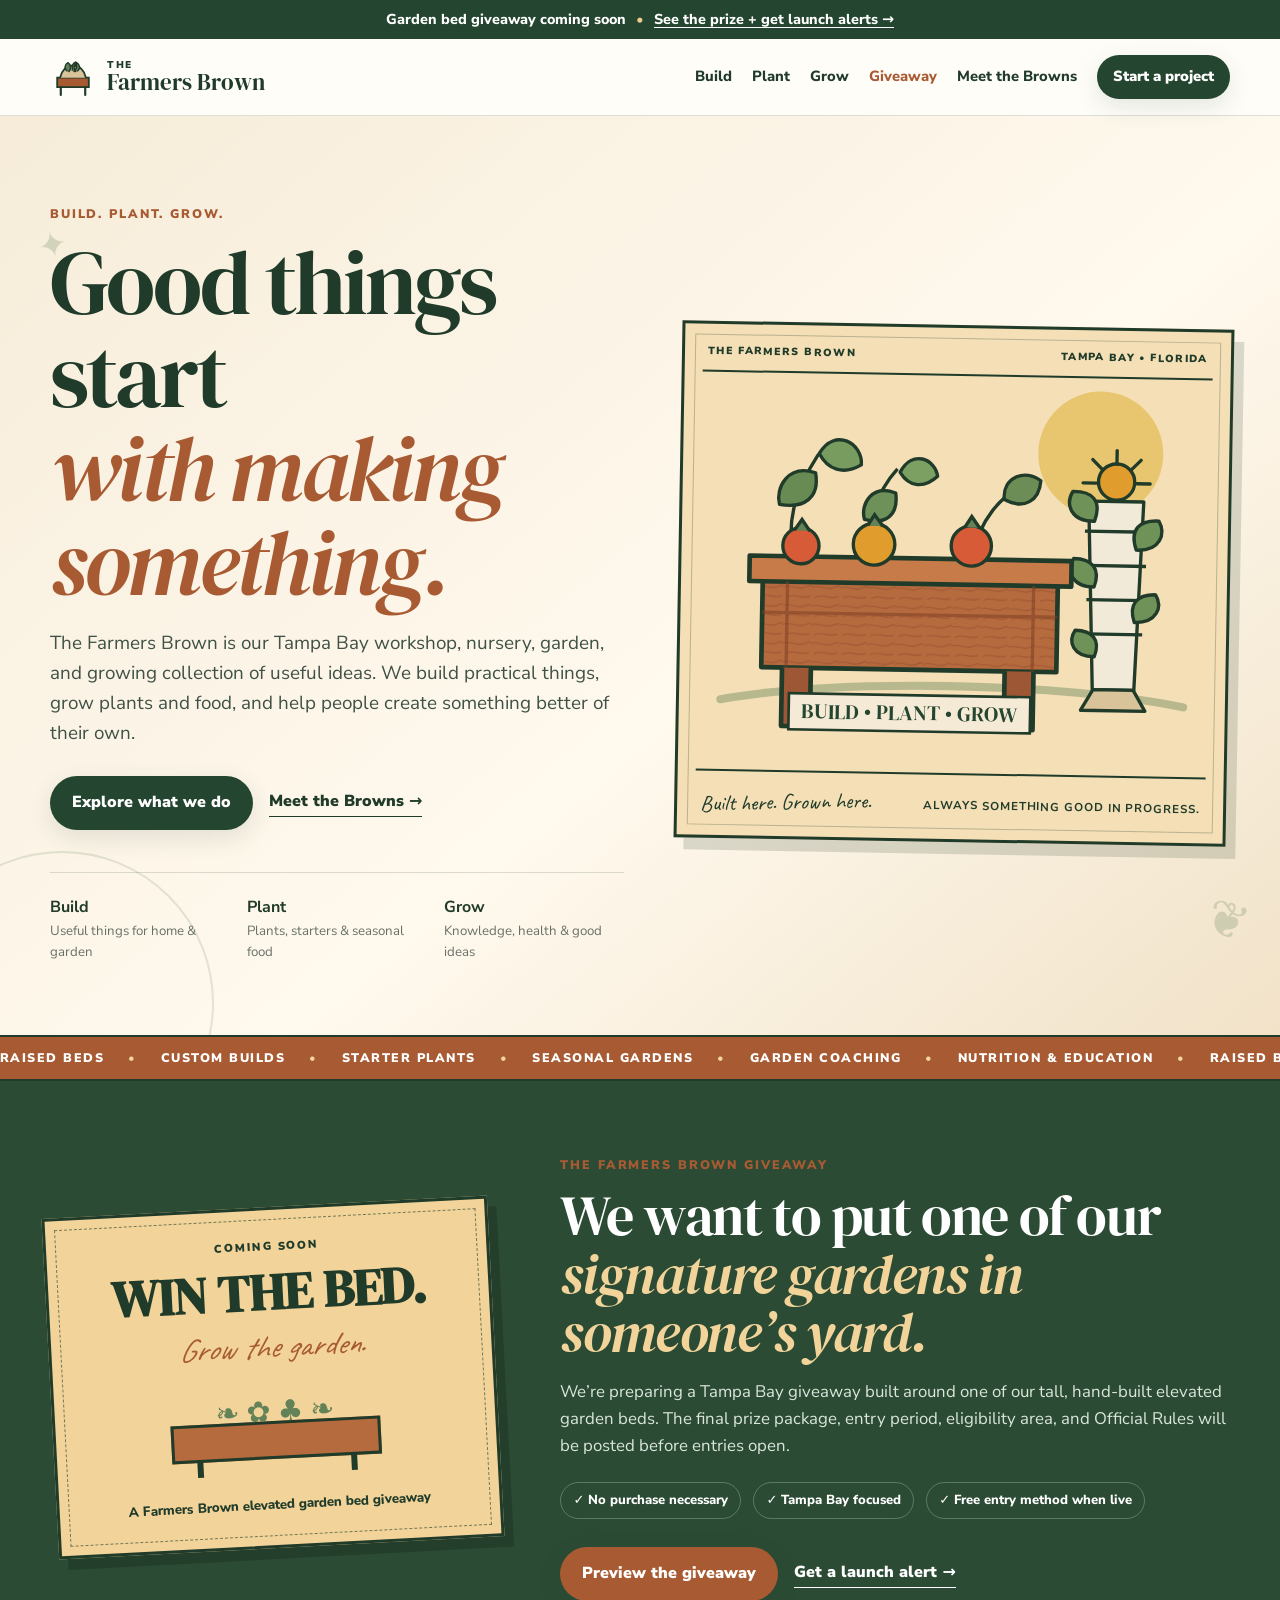
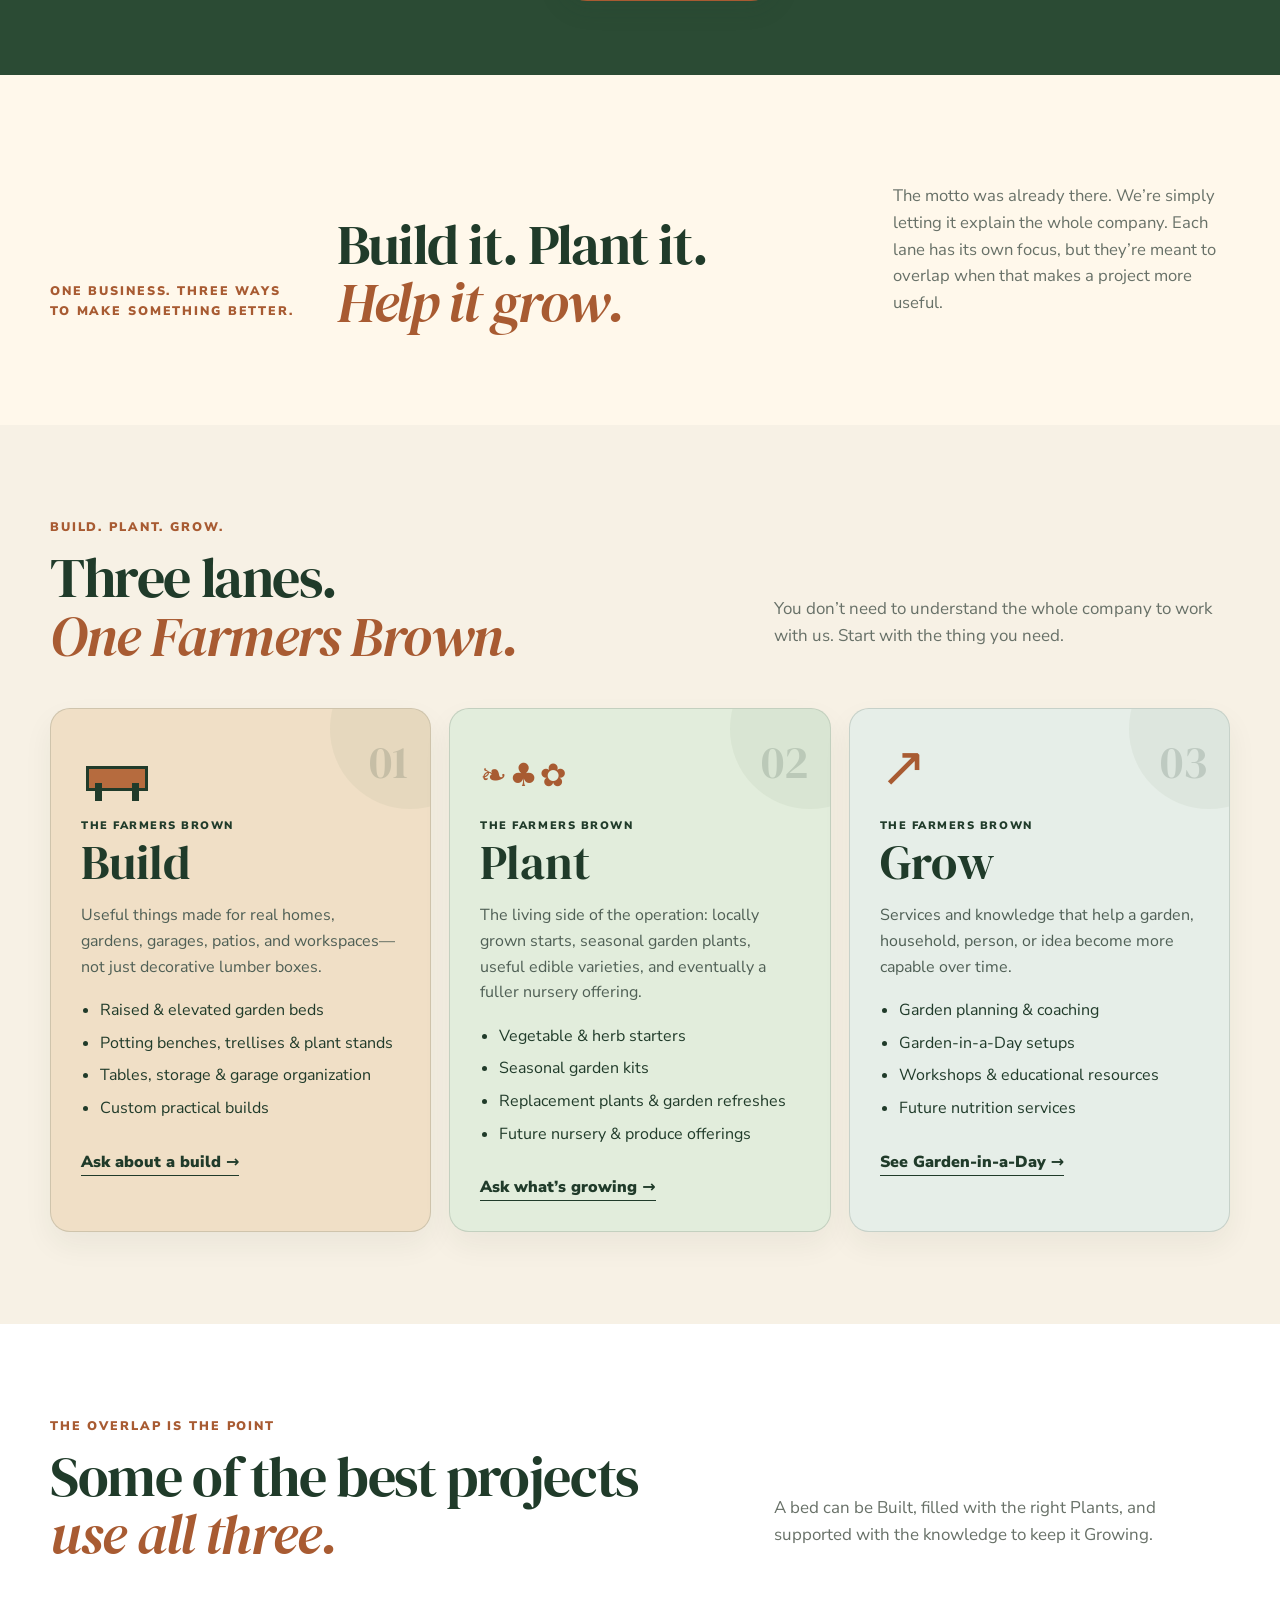
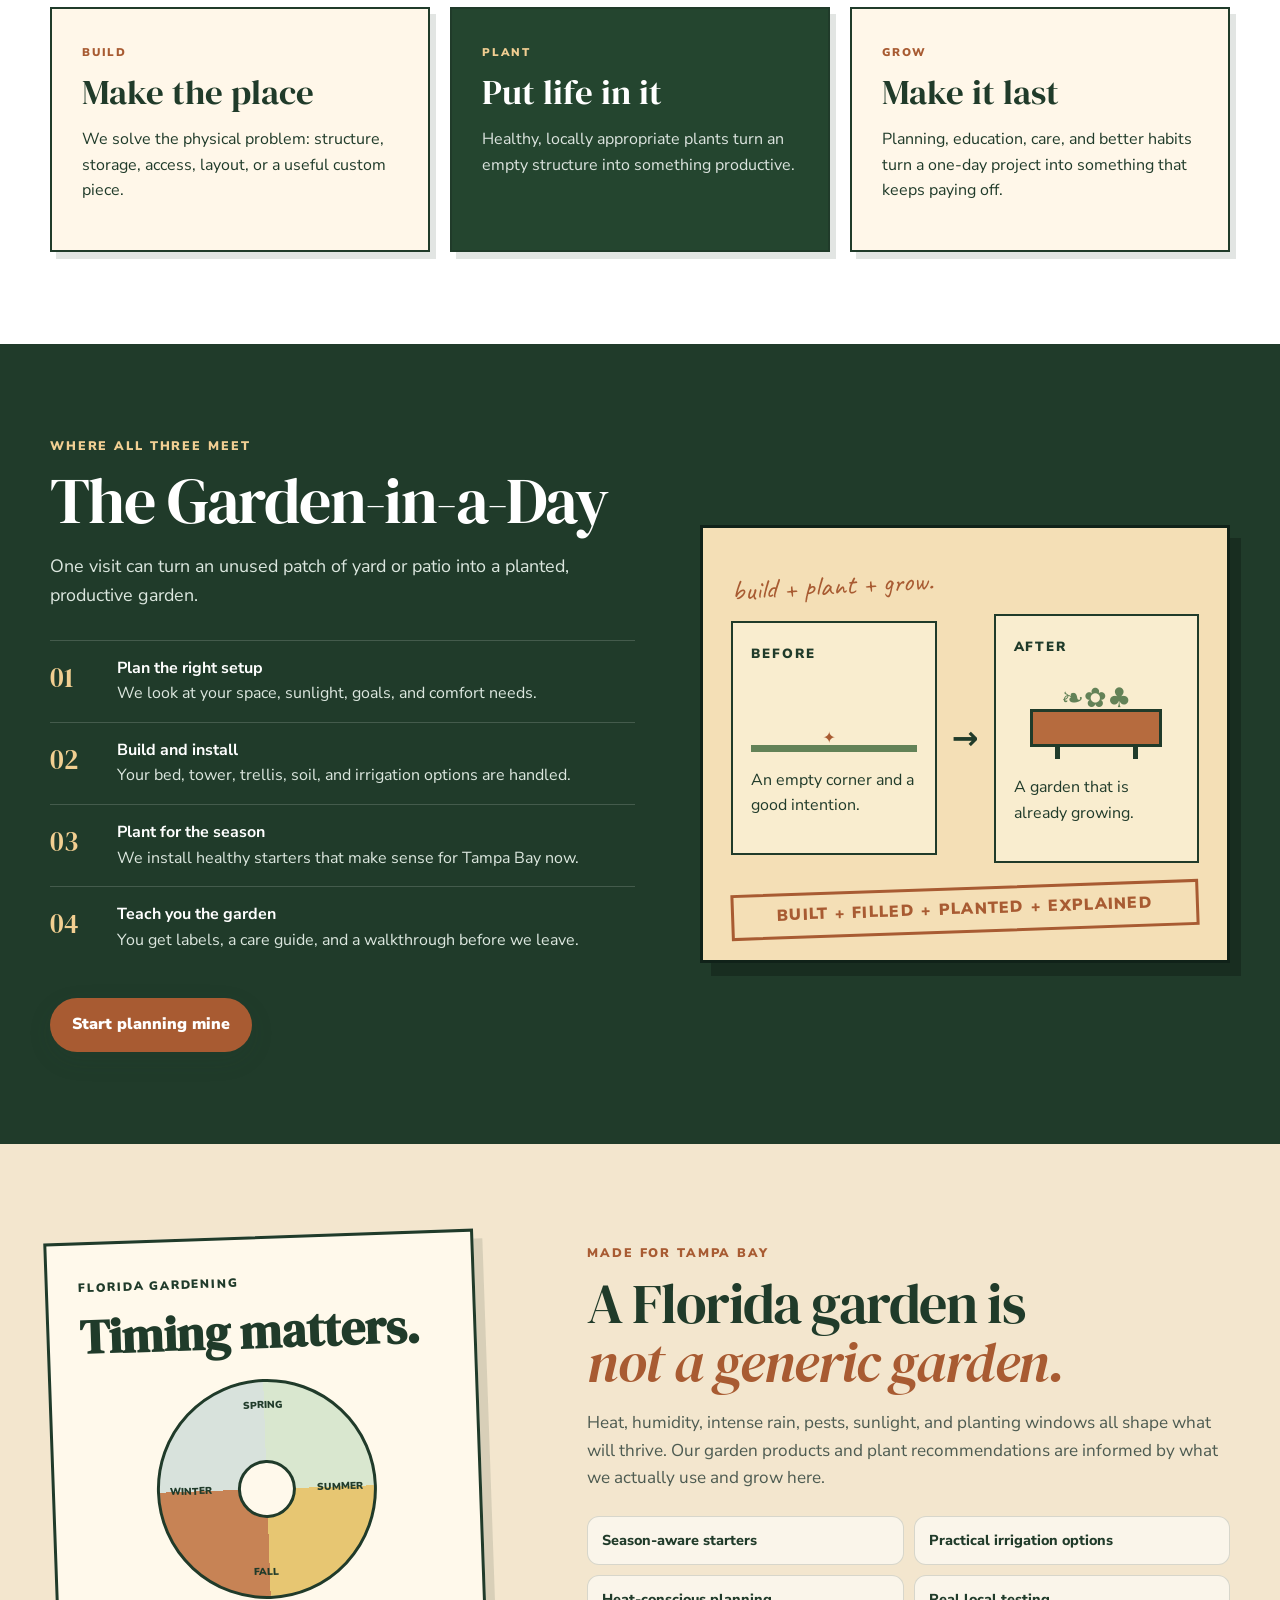
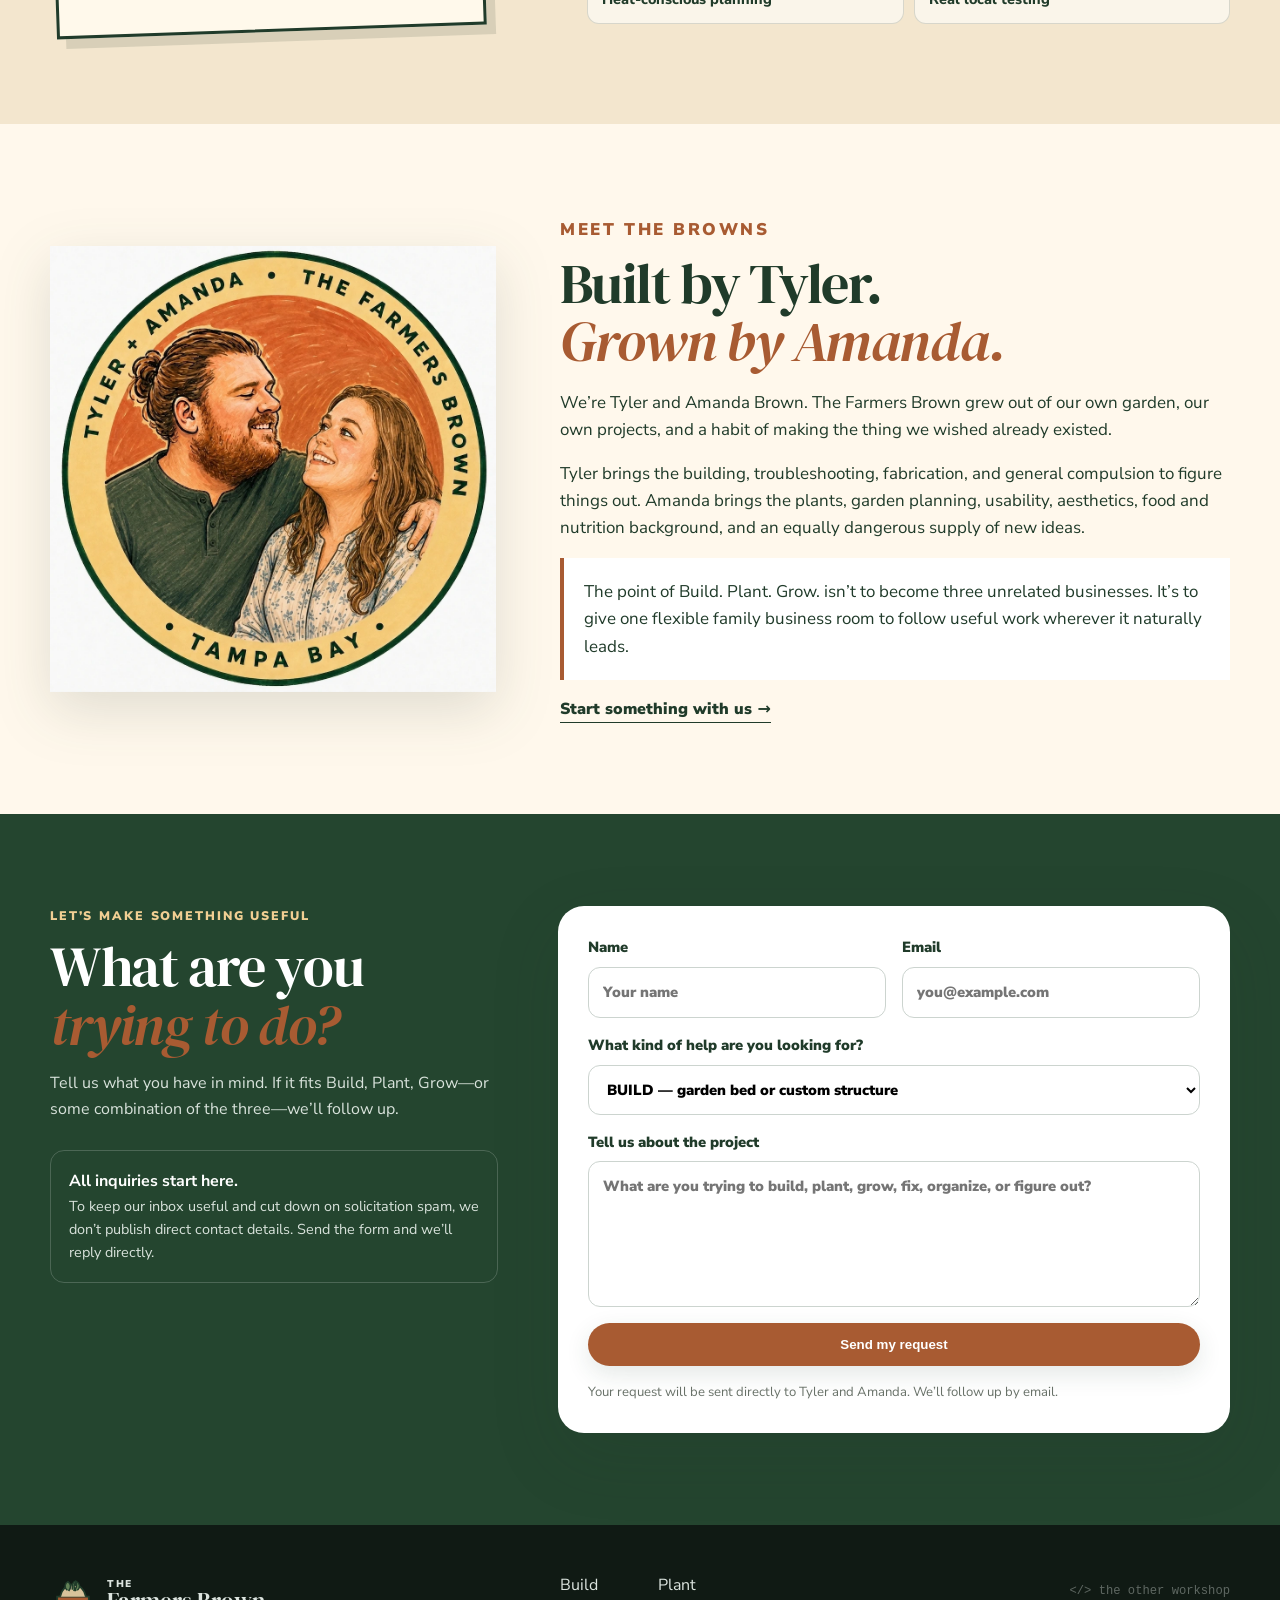
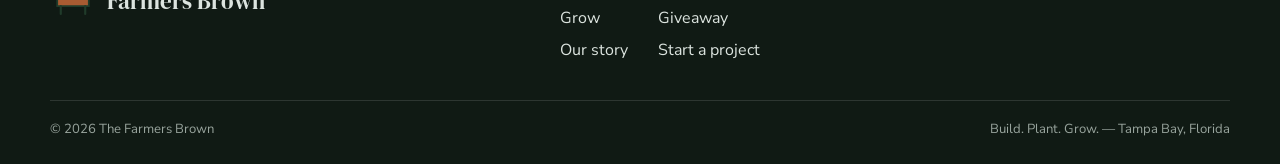
==== commit 7e70119e: "Add files via upload" ====
--- a/index.html
+++ b/index.html
@@ -3,441 +3,98 @@
 <head>
   <meta charset="utf-8" />
   <meta name="viewport" content="width=device-width, initial-scale=1" />
-  <title>The Farmers Brown | Home Gardens Built, Planted & Supported in Tampa Bay</title>
-  <meta name="description" content="The Farmers Brown helps Tampa Bay families grow food at home with custom garden beds, ready-to-grow installations, tower gardens, starter plants, and seasonal garden care." />
+  <title>The Farmers Brown | Build. Plant. Grow. in Tampa Bay</title>
+  <meta name="description" content="The Farmers Brown builds useful garden and home projects, grows seasonal plants and food, and helps Tampa Bay families turn good ideas into things that grow." />
   <meta name="theme-color" content="#24452f" />
+  <link rel="canonical" href="https://thefarmersbrown.com/" />
   <meta property="og:title" content="The Farmers Brown | Build. Plant. Grow." />
-  <meta property="og:description" content="We turn unused yards and patios into productive home gardens—and help keep them growing." />
+  <meta property="og:description" content="Useful things, good plants, and practical help for growing at home in Tampa Bay." />
   <meta property="og:type" content="website" />
-  <meta property="og:url" content="https://thefarmersbrown.com" />
-  <link rel="icon" href="assets/logo-badge.png" type="image/png" />
+  <meta property="og:url" content="https://thefarmersbrown.com/" />
+  <meta name="twitter:card" content="summary" />
+  <link rel="icon" href="assets/favicon.svg" type="image/svg+xml" />
   <link rel="preconnect" href="https://fonts.googleapis.com" />
   <link rel="preconnect" href="https://fonts.gstatic.com" crossorigin />
   <link href="https://fonts.googleapis.com/css2?family=Caveat:wght@600;700&family=DM+Serif+Display:ital@0;1&family=Nunito+Sans:wght@400;600;700;800;900&display=swap" rel="stylesheet" />
   <link rel="stylesheet" href="styles.css" />
   <script type="application/ld+json">
   {
-    "@context": "https://schema.org",
-    "@type": "HomeAndConstructionBusiness",
-    "name": "The Farmers Brown",
-    "url": "https://thefarmersbrown.com",
-    "areaServed": "Tampa Bay, Florida",
-    "description": "Home food garden design, raised garden bed construction, ready-to-grow garden installation, tower garden setup, starter plants, and seasonal garden care."
+    "@context":"https://schema.org",
+    "@type":"LocalBusiness",
+    "name":"The Farmers Brown",
+    "url":"https://thefarmersbrown.com/",
+    "areaServed":{"@type":"Place","name":"Tampa Bay, Florida"},
+    "description":"A Tampa Bay family business focused on garden builds, seasonal plants, home food gardening, education, and practical custom projects.",
+    "slogan":"Build. Plant. Grow."
   }
   </script>
 </head>
 <body>
-  <a class="skip-link" href="#main">Skip to content</a>
-
-  <div class="announcement announcement-campaign">
-    <span>Garden bed giveaway coming soon</span>
-    <i aria-hidden="true">•</i>
-    <a href="giveaway.html">See the prize + get launch alerts →</a>
+<a class="skip-link" href="#main">Skip to content</a>
+<div class="announcement announcement-campaign"><span>Garden bed giveaway coming soon</span><i aria-hidden="true">•</i><a href="giveaway.html">See the prize + get launch alerts →</a></div>
+<header class="site-header" id="top">
+  <div class="wrap nav-wrap">
+    <a class="brand" href="#top" aria-label="The Farmers Brown home">
+      <svg class="brand-mark" viewBox="0 0 64 64" aria-hidden="true"><path d="M10 33h44v13H10z" fill="#a85b32" stroke="currentColor" stroke-width="2.5"/><path d="M15 46v11M49 46v11" stroke="currentColor" stroke-width="3" stroke-linecap="round"/><path d="M14 33c2-10 9-17 18-17s16 7 18 17" fill="#d8c39b" stroke="currentColor" stroke-width="2.5"/><path d="M24 24c-5-4-3-10 1-12 4 3 5 8 1 13M38 24c5-4 3-10-1-12-4 3-5 8-1 13M31 23c-1-7 2-11 5-12 2 5 1 10-3 14" fill="#638257" stroke="currentColor" stroke-width="2" stroke-linejoin="round"/></svg>
+      <span class="brand-text"><small>The</small><strong>Farmers Brown</strong></span>
+    </a>
+    <button class="nav-toggle" type="button" aria-expanded="false" aria-controls="site-nav"><span></span><span></span><span></span><span class="sr-only">Open menu</span></button>
+    <nav id="site-nav" class="site-nav" aria-label="Primary navigation">
+      <a href="#build">Build</a><a href="#plant">Plant</a><a href="#grow">Grow</a><a class="nav-giveaway" href="giveaway.html">Giveaway</a><a href="#about">Meet the Browns</a><a class="button button-small" href="#quote">Start a project</a>
+    </nav>
   </div>
-
-  <header class="site-header" id="top">
-    <div class="wrap nav-wrap">
-      <a class="brand" href="#top" aria-label="The Farmers Brown home">
-        <img class="brand-mark brand-badge" src="assets/logo-badge.png" alt="" />
-        <span class="brand-text"><strong>The Farmers Brown</strong><small>Build. Plant. Grow.</small></span>
-      </a>
-
-      <button class="nav-toggle" type="button" aria-expanded="false" aria-controls="site-nav">
-        <span></span><span></span><span></span><span class="sr-only">Open menu</span>
-      </button>
-
-      <nav id="site-nav" class="site-nav" aria-label="Primary navigation">
-        <a href="#services">What we do</a>
-        <a href="#garden-in-a-day">Garden-in-a-Day</a>
-        <a class="nav-giveaway" href="giveaway.html">Giveaway</a>
-        <a href="#about">Meet the Browns</a>
-        <a class="button button-small" href="#quote">Plan my garden</a>
-      </nav>
-    </div>
-  </header>
-
-  <main id="main">
-    <section class="hero">
-      <div class="hero-leaf hero-leaf-one" aria-hidden="true">✦</div>
-      <div class="hero-leaf hero-leaf-two" aria-hidden="true">❦</div>
-      <div class="wrap hero-grid">
-        <div class="hero-copy reveal">
-          <p class="eyebrow">Build. Plant. Grow.</p>
-          <h1>From empty yard<br><em>to food on the table.</em></h1>
-          <p class="hero-text">We help Tampa Bay families start successful home gardens—from hand-built raised beds and aeroponic towers to starter plants, complete installations, and seasonal support.</p>
-          <div class="hero-actions">
-            <a class="button" href="#quote">Plan my garden</a>
-            <a class="text-link" href="#services">Explore your options <span aria-hidden="true">→</span></a>
-          </div>
-          <div class="hero-proof" aria-label="Business highlights">
-            <div><strong>Built for you</strong><span>Structures made for your space</span></div>
-            <div><strong>Ready to grow</strong><span>Soil, plants & setup available</span></div>
-            <div><strong>Local support</strong><span>Real help after installation</span></div>
-          </div>
-        </div>
-
-        <div class="hero-art reveal">
-          <div class="hero-visual-card">
-            <figure class="hero-photo-frame">
-              <img src="assets/signature-lifestyle.png" alt="A planted Farmers Brown elevated bed in a backyard garden setting." />
-            </figure>
-            <div class="hero-product-chip">
-              <img src="assets/signature-bed-clean.png" alt="Product render of The Farmers Brown signature elevated bed." />
-              <div>
-                <span>Signature Build</span>
-                <strong>Hand-built elevated beds designed for real family gardens.</strong>
-              </div>
-            </div>
-          </div>
+</header>
+<main id="main">
+  <section class="hero">
+    <div class="hero-leaf hero-leaf-one" aria-hidden="true">✦</div><div class="hero-leaf hero-leaf-two" aria-hidden="true">❦</div>
+    <div class="wrap hero-grid">
+      <div class="hero-copy reveal">
+        <p class="eyebrow">Build. Plant. Grow.</p>
+        <h1>Good things start<br><em>with making something.</em></h1>
+        <p class="hero-text">The Farmers Brown is our Tampa Bay workshop, nursery, garden, and growing collection of useful ideas. We build practical things, grow plants and food, and help people create something better of their own.</p>
+        <div class="hero-actions"><a class="button" href="#lanes">Explore what we do</a><a class="text-link" href="#about">Meet the Browns <span aria-hidden="true">→</span></a></div>
+        <div class="hero-proof" aria-label="The Farmers Brown three lanes"><div><strong>Build</strong><span>Useful things for home & garden</span></div><div><strong>Plant</strong><span>Plants, starters & seasonal food</span></div><div><strong>Grow</strong><span>Knowledge, health & good ideas</span></div></div>
+      </div>
+      <div class="hero-art reveal" aria-label="Illustration representing The Farmers Brown Build, Plant and Grow philosophy">
+        <div class="poster-card">
+          <div class="poster-topline"><span>THE FARMERS BROWN</span><span>TAMPA BAY • FLORIDA</span></div>
+          <div class="sun" aria-hidden="true"></div>
+          <svg class="garden-illustration" viewBox="0 0 760 590" role="img" aria-label="A hand-built elevated garden bed filled with vegetables beside a growing tower">
+            <defs><pattern id="woodgrain" width="42" height="28" patternUnits="userSpaceOnUse"><rect width="42" height="28" fill="#b66b3e"/><path d="M0 8c10-6 20 5 32 0s10-2 10-2M5 23c12-8 20 4 35-2" fill="none" stroke="#8f482b" stroke-width="2" opacity=".45"/></pattern></defs>
+            <path d="M35 485c165-34 515-34 690 0" fill="none" stroke="#638257" stroke-width="12" stroke-linecap="round" opacity=".42"/>
+            <g class="tower" stroke="#213b2a" stroke-width="5" stroke-linejoin="round"><path d="M579 180h82l-10 281h-62z" fill="#f2ead9"/><path d="M590 461h60l18 31h-96z" fill="#d8c39b"/><path d="M574 225h94M576 276h90M578 327h86M580 378h82" fill="none"/><g fill="#6f9259"><path d="M588 210c-36 1-44-25-33-44 29-1 44 13 33 44z"/><path d="M651 252c36 1 44-25 33-44-29-1-44 13-33 44z"/><path d="M589 308c-34 0-42-24-31-42 27 0 41 14 31 42z"/><path d="M650 360c34 0 42-24 31-42-27 0-41 14-31 42z"/><path d="M591 412c-32 0-40-22-29-39 25 0 39 13 29 39z"/></g><circle cx="620" cy="151" r="27" fill="#e09d2e"/><path d="M620 124v-20M642 132l14-14M650 153h20M598 132l-14-14M590 153h-20" fill="none" stroke-linecap="round"/></g>
+            <g class="bed" stroke="#213b2a" stroke-linejoin="round"><path d="M95 286h440v150H95z" fill="url(#woodgrain)" stroke-width="7"/><path d="M75 270h480v38H75z" fill="#c67b49" stroke-width="7"/><path d="M126 436v87h43v-87M458 436v87h43v-87" fill="#9e5734" stroke-width="7"/><path d="M95 354h440M132 308v127M499 308v127" fill="none" stroke="#7f3e26" stroke-width="5" opacity=".55"/></g>
+            <g stroke="#213b2a" stroke-width="5" stroke-linejoin="round"><path d="M139 270c-14-75 20-126 36-153" fill="none"/><path d="M171 145c-41-13-60 23-53 48 37 6 60-11 53-48z" fill="#688b54"/><path d="M176 116c23-40 65-16 63 16-27 16-50 8-63-16z" fill="#789b60"/><path d="M256 270c-9-68 15-108 37-133" fill="none"/><path d="M291 173c-35-13-53 17-46 40 31 8 51-6 46-40z" fill="#6d9158"/><path d="M297 142c17-35 52-21 56 5-20 19-42 17-56-5z" fill="#7ba061"/><path d="M405 270c12-62 45-97 77-112" fill="none"/><path d="M453 180c-4-34 31-47 54-29-2 30-24 44-54 29z" fill="#6c8d56"/></g>
+            <g stroke="#213b2a" stroke-width="5"><circle cx="151" cy="254" r="27" fill="#d75b36"/><path d="M141 231l11-16 12 17" fill="#638257"/><circle cx="260" cy="250" r="31" fill="#e09d2e"/><path d="M250 222l10-16 13 17" fill="#638257"/><circle cx="405" cy="250" r="30" fill="#d75b36"/><path d="M395 222l10-16 12 17" fill="#638257"/></g>
+            <g fill="#f5ead5" stroke="#213b2a" stroke-width="4"><path d="M137 474h360v54H137z"/></g><text x="317" y="511" text-anchor="middle" font-family="DM Serif Display,serif" font-size="31" fill="#24452f">BUILD • PLANT • GROW</text>
+          </svg>
+          <div class="poster-caption"><span>Built here. Grown here.</span><strong>Always something good in progress.</strong></div>
         </div>
       </div>
-    </section>
+    </div>
+  </section>
+  <section class="marquee" aria-label="The Farmers Brown offerings"><div class="marquee-track"><span>Raised beds</span><i>•</i><span>Custom builds</span><i>•</i><span>Starter plants</span><i>•</i><span>Seasonal gardens</span><i>•</i><span>Garden coaching</span><i>•</i><span>Nutrition & education</span><i>•</i><span aria-hidden="true">Raised beds</span><i aria-hidden="true">•</i><span aria-hidden="true">Custom builds</span><i aria-hidden="true">•</i><span aria-hidden="true">Starter plants</span><i aria-hidden="true">•</i><span aria-hidden="true">Seasonal gardens</span><i aria-hidden="true">•</i></div></section>
 
-    <section class="marquee" aria-label="The Farmers Brown services">
-      <div class="marquee-track">
-        <span>Garden beds</span><i>•</i><span>Ready-to-grow gardens</span><i>•</i><span>Aeroponic towers</span><i>•</i><span>Starter plants</span><i>•</i><span>Seasonal garden care</span><i>•</i>
-        <span aria-hidden="true">Garden beds</span><i aria-hidden="true">•</i><span aria-hidden="true">Ready-to-grow gardens</span><i aria-hidden="true">•</i><span aria-hidden="true">Aeroponic towers</span><i aria-hidden="true">•</i><span aria-hidden="true">Starter plants</span><i aria-hidden="true">•</i><span aria-hidden="true">Seasonal garden care</span><i aria-hidden="true">•</i>
-      </div>
-    </section>
+  <section class="giveaway-strip" aria-labelledby="giveaway-strip-title"><div class="wrap giveaway-strip-grid"><div class="giveaway-strip-art reveal" aria-hidden="true"><div class="ticket-card"><span class="ticket-kicker">COMING SOON</span><strong>WIN THE BED.</strong><em>Grow the garden.</em><div class="mini-bed"><span class="mini-bed-plants">❧ ✿ ♣ ❧</span><i></i><b></b></div><small>A Farmers Brown elevated garden bed giveaway</small></div></div><div class="giveaway-strip-copy reveal"><p class="eyebrow">The Farmers Brown Giveaway</p><h2 id="giveaway-strip-title">We want to put one of our<br><em>signature gardens in someone’s yard.</em></h2><p>We’re preparing a Tampa Bay giveaway built around one of our tall, hand-built elevated garden beds. The final prize package, entry period, eligibility area, and Official Rules will be posted before entries open.</p><div class="giveaway-strip-points"><span>✓ No purchase necessary</span><span>✓ Tampa Bay focused</span><span>✓ Free entry method when live</span></div><div class="hero-actions"><a class="button button-rust" href="giveaway.html">Preview the giveaway</a><a class="text-link" href="giveaway.html#launch-alert">Get a launch alert <span aria-hidden="true">→</span></a></div></div></div></section>
 
-    <section class="giveaway-strip" aria-labelledby="giveaway-strip-title">
-      <div class="wrap giveaway-strip-grid">
-        <div class="giveaway-strip-art reveal" aria-hidden="true">
-          <div class="ticket-card">
-            <span class="ticket-kicker">COMING SOON</span>
-            <strong>WIN THE BED.</strong>
-            <em>Grow the garden.</em>
-            <div class="mini-bed">
-              <span class="mini-bed-plants">❧ ✿ ♣ ❧</span>
-              <i></i><b></b>
-            </div>
-            <small>A Farmers Brown elevated garden bed giveaway</small>
-          </div>
-        </div>
-        <div class="giveaway-strip-copy reveal">
-          <p class="eyebrow">The Farmers Brown Giveaway</p>
-          <h2>We want to put one of our<br><em>signature gardens in someone’s yard.</em></h2>
-          <p>We’re preparing a local promotional sweepstakes built around our tall, hand-built elevated garden bed. The final prize package, entry period, eligibility area, and Official Rules will all be posted before entries open.</p>
-          <div class="giveaway-strip-points">
-            <span>✓ No purchase necessary</span>
-            <span>✓ Tampa Bay focused</span>
-            <span>✓ Free entry method when live</span>
-          </div>
-          <div class="hero-actions">
-            <a class="button button-rust" href="giveaway.html">Preview the giveaway</a>
-            <a class="text-link" href="giveaway.html#launch-alert">Get a launch alert <span aria-hidden="true">→</span></a>
-          </div>
-        </div>
-      </div>
-    </section>
+  <section class="section intro-section" id="lanes"><div class="wrap intro-grid reveal"><p class="eyebrow">One business. Three ways to make something better.</p><h2>Build it. Plant it.<br><em>Help it grow.</em></h2><p>The motto was already there. We’re simply letting it explain the whole company. Each lane has its own focus, but they’re meant to overlap when that makes a project more useful.</p></div></section>
 
-    <section class="section intro-section">
-      <div class="wrap intro-grid reveal">
-        <p class="eyebrow">Your local garden one-stop shop</p>
-        <h2>Choose how much help you need.<br><em>We can handle the rest.</em></h2>
-        <p>Some families just need a strong structure. Others want to walk outside to a garden that is already filled, planted, labeled, and ready to tend. The Farmers Brown meets you wherever you are.</p>
-      </div>
-    </section>
+  <section class="section services-section" aria-label="Build Plant Grow divisions"><div class="wrap"><div class="section-heading reveal"><div><p class="eyebrow">Build. Plant. Grow.</p><h2>Three lanes.<br><em>One Farmers Brown.</em></h2></div><p>You don’t need to understand the whole company to work with us. Start with the thing you need.</p></div><div class="service-grid three-lanes">
+    <article class="service-card service-featured reveal" id="build"><div class="service-icon icon-build" aria-hidden="true"><span></span><i></i><i></i></div><span class="service-number">01</span><p class="lane-label">THE FARMERS BROWN</p><h3>Build</h3><p>Useful things made for real homes, gardens, garages, patios, and workspaces—not just decorative lumber boxes.</p><ul><li>Raised & elevated garden beds</li><li>Potting benches, trellises & plant stands</li><li>Tables, storage & garage organization</li><li>Custom practical builds</li></ul><a class="text-link" href="#quote">Ask about a build →</a></article>
+    <article class="service-card service-plant reveal" id="plant"><div class="service-icon icon-plants" aria-hidden="true"><span>❧</span><span>♣</span><span>✿</span></div><span class="service-number">02</span><p class="lane-label">THE FARMERS BROWN</p><h3>Plant</h3><p>The living side of the operation: locally grown starts, seasonal garden plants, useful edible varieties, and eventually a fuller nursery offering.</p><ul><li>Vegetable & herb starters</li><li>Seasonal garden kits</li><li>Replacement plants & garden refreshes</li><li>Future nursery & produce offerings</li></ul><a class="text-link" href="#quote">Ask what’s growing →</a></article>
+    <article class="service-card service-grow reveal" id="grow"><div class="service-icon icon-ready" aria-hidden="true">↗</div><span class="service-number">03</span><p class="lane-label">THE FARMERS BROWN</p><h3>Grow</h3><p>Services and knowledge that help a garden, household, person, or idea become more capable over time.</p><ul><li>Garden planning & coaching</li><li>Garden-in-a-Day setups</li><li>Workshops & educational resources</li><li>Future nutrition services</li></ul><a class="text-link" href="#garden-in-a-day">See Garden-in-a-Day →</a></article>
+  </div></div></section>
 
-    <section class="section services-section" id="services">
-      <div class="wrap">
-        <div class="section-heading reveal">
-          <div>
-            <p class="eyebrow">What we do</p>
-            <h2>Everything between<br><em>“I want a garden” and harvest.</em></h2>
-          </div>
-          <p>Start with one service or let us put the whole system together for you.</p>
-        </div>
+  <section class="section path-section"><div class="wrap"><div class="section-heading reveal"><div><p class="eyebrow">The overlap is the point</p><h2>Some of the best projects<br><em>use all three.</em></h2></div><p>A bed can be Built, filled with the right Plants, and supported with the knowledge to keep it Growing.</p></div><div class="path-grid"><article class="path-card reveal"><span>BUILD</span><h3>Make the place</h3><p>We solve the physical problem: structure, storage, access, layout, or a useful custom piece.</p></article><article class="path-card path-card-dark reveal"><span>PLANT</span><h3>Put life in it</h3><p>Healthy, locally appropriate plants turn an empty structure into something productive.</p></article><article class="path-card reveal"><span>GROW</span><h3>Make it last</h3><p>Planning, education, care, and better habits turn a one-day project into something that keeps paying off.</p></article></div></div></section>
 
-        <div class="service-grid">
-          <article class="service-card service-featured reveal">
-            <div class="service-icon icon-build" aria-hidden="true"><span></span><i></i><i></i></div>
-            <span class="service-number">01</span>
-            <h3>Garden builds</h3>
-            <p>Hand-built raised and elevated beds, trellises, potting benches, plant stands, compost stations, and useful custom garden structures.</p>
-            <ul><li>Signature tall beds</li><li>Custom-fit layouts</li><li>Delivery and installation</li></ul>
-          </article>
+  <section class="section garden-day-section" id="garden-in-a-day"><div class="wrap garden-day-grid"><div class="garden-day-copy reveal"><p class="eyebrow light">Where all three meet</p><h2>The Garden-in-a-Day</h2><p class="garden-day-lead">One visit can turn an unused patch of yard or patio into a planted, productive garden.</p><div class="garden-day-list"><div><span>01</span><p><strong>Plan the right setup</strong>We look at your space, sunlight, goals, and comfort needs.</p></div><div><span>02</span><p><strong>Build and install</strong>Your bed, tower, trellis, soil, and irrigation options are handled.</p></div><div><span>03</span><p><strong>Plant for the season</strong>We install healthy starters that make sense for Tampa Bay now.</p></div><div><span>04</span><p><strong>Teach you the garden</strong>You get labels, a care guide, and a walkthrough before we leave.</p></div></div><a class="button button-rust" href="#quote">Start planning mine</a></div><div class="garden-day-poster reveal"><span class="scribble">build + plant + grow.</span><div class="before-after"><div class="before"><small>BEFORE</small><div class="yard-line"></div><p>An empty corner and a good intention.</p></div><div class="arrow" aria-hidden="true">→</div><div class="after"><small>AFTER</small><div class="tiny-garden"><span>❧</span><span>✿</span><span>♣</span><i></i><b></b></div><p>A garden that is already growing.</p></div></div><div class="stamp">BUILT + FILLED + PLANTED + EXPLAINED</div></div></div></section>
 
-          <article class="service-card reveal">
-            <div class="service-icon icon-ready" aria-hidden="true">✿</div>
-            <span class="service-number">02</span>
-            <h3>Ready-to-grow gardens</h3>
-            <p>We build the bed, fill it with the right growing mix, install Florida-appropriate starters, label everything, and show you how to care for it.</p>
-          </article>
+  <section class="section florida-section"><div class="wrap florida-grid"><div class="florida-art reveal" aria-hidden="true"><div class="calendar-card"><span>FLORIDA GARDENING</span><strong>Timing matters.</strong><div class="season-dial"><i>SPRING</i><i>SUMMER</i><i>FALL</i><i>WINTER</i><b></b></div></div></div><div class="florida-copy reveal"><p class="eyebrow">Made for Tampa Bay</p><h2>A Florida garden is<br><em>not a generic garden.</em></h2><p>Heat, humidity, intense rain, pests, sunlight, and planting windows all shape what will thrive. Our garden products and plant recommendations are informed by what we actually use and grow here.</p><div class="mini-benefits"><span>Season-aware starters</span><span>Practical irrigation options</span><span>Heat-conscious planning</span><span>Real local testing</span></div></div></div></section>
 
-          <article class="service-card reveal">
-            <div class="service-icon icon-tower" aria-hidden="true"><span></span><i>❧</i><b>❧</b></div>
-            <span class="service-number">03</span>
-            <h3>Tower gardens</h3>
-            <p>Let us source or assemble your aeroponic tower, start the seedlings, prepare the system, and help you feel confident using it.</p>
-          </article>
+  <section class="section about-section" id="about"><div class="wrap about-grid"><div class="about-art reveal"><div class="portrait-seal actual-portrait"><img src="assets/tyler-amanda-portrait.webp" alt="Illustrated portrait badge of Tyler and Amanda Brown" loading="lazy" /></div></div><div class="about-copy reveal"><p class="eyebrow">Meet the Browns</p><h2>Built by Tyler.<br><em>Grown by Amanda.</em></h2><p>We’re Tyler and Amanda Brown. The Farmers Brown grew out of our own garden, our own projects, and a habit of making the thing we wished already existed.</p><p>Tyler brings the building, troubleshooting, fabrication, and general compulsion to figure things out. Amanda brings the plants, garden planning, usability, aesthetics, food and nutrition background, and an equally dangerous supply of new ideas.</p><p class="about-note">The point of Build. Plant. Grow. isn’t to become three unrelated businesses. It’s to give one flexible family business room to follow useful work wherever it naturally leads.</p><a class="text-link" href="#quote">Start something with us <span aria-hidden="true">→</span></a></div></div></section>
 
-          <article class="service-card reveal">
-            <div class="service-icon icon-plants" aria-hidden="true"><span>❧</span><span>♣</span><span>✿</span></div>
-            <span class="service-number">04</span>
-            <h3>Plants & seasonal kits</h3>
-            <p>Healthy locally grown starters, herbs, replacement plants, and curated garden packs chosen for the season and your setup.</p>
-          </article>
-
-          <article class="service-card reveal">
-            <div class="service-icon icon-care" aria-hidden="true">↻</div>
-            <span class="service-number">05</span>
-            <h3>Garden care</h3>
-            <p>Seasonal refreshes, replanting, troubleshooting, irrigation checks, soil amendments, pest guidance, and hands-on coaching.</p>
-          </article>
-        </div>
-      </div>
-    </section>
-
-    <section class="section lineup-section" id="lineup">
-      <div class="wrap">
-        <div class="section-heading reveal">
-          <div>
-            <p class="eyebrow">Our bed lineup</p>
-            <h2>One build style.<br><em>Several useful variations.</em></h2>
-          </div>
-          <p>Using the same durable, elevated construction language, we can build around the crop, the footprint, and the way you want to garden.</p>
-        </div>
-        <div class="lineup-grid">
-          <article class="lineup-card lineup-card-wide reveal">
-            <figure class="lineup-card-media"><img src="assets/signature-bed.png" alt="Signature 8 foot elevated garden bed." /></figure>
-            <div class="lineup-card-copy">
-              <span class="lineup-tag">FLAGSHIP BUILD</span>
-              <h3>Signature Tall Bed</h3>
-              <p class="lineup-spec">8' L × 32" W × 4' H</p>
-              <p>Our standout standing-height garden bed—great for families who want generous growing space without constant bending.</p>
-            </div>
-          </article>
-          <article class="lineup-card lineup-card-wide reveal">
-            <figure class="lineup-card-media"><img src="assets/deep-root-bed.png" alt="4 by 4 deep root elevated planter." /></figure>
-            <div class="lineup-card-copy">
-              <span class="lineup-tag">NEW VARIATION</span>
-              <h3>4×4 Deep Root Bed</h3>
-              <p class="lineup-spec">4' L × 4' W × 4' H</p>
-              <p>Designed extra deep for root crops and dense kitchen-garden planting while keeping the same sturdy elevated base and storage shelf.</p>
-            </div>
-          </article>
-          <article class="lineup-card reveal">
-            <figure class="lineup-card-media"><img src="assets/compact-bed.png" alt="Compact 4 foot elevated garden bed." /></figure>
-            <div class="lineup-card-copy"><h3>Compact Bed</h3><p class="lineup-spec">4' L × 32" W × 4' H</p><p>A smaller-footprint version for patios, narrower side yards, or first gardens.</p></div>
-          </article>
-          <article class="lineup-card reveal">
-            <figure class="lineup-card-media"><img src="assets/trellis-bed.png" alt="Trellis bed variation for climbing crops." /></figure>
-            <div class="lineup-card-copy"><h3>Trellis Bed</h3><p class="lineup-spec">8' L × 32" W × 4' H</p><p>Add a built-in trellis for tomatoes, cucumbers, beans, and other vertical growers.</p></div>
-          </article>
-          <article class="lineup-card reveal">
-            <figure class="lineup-card-media"><img src="assets/tiered-herb-bed.png" alt="Tiered herb bed variation." /></figure>
-            <div class="lineup-card-copy"><h3>Tiered Herb Bed</h3><p class="lineup-spec">4' L × 24" W × 4' H</p><p>A compact stacked option for herbs, lettuces, and decorative edible plantings.</p></div>
-          </article>
-          <article class="lineup-card reveal">
-            <figure class="lineup-card-media"><img src="assets/standard-bed.png" alt="Ground-level raised garden bed." /></figure>
-            <div class="lineup-card-copy"><h3>Classic Raised Bed</h3><p class="lineup-spec">Ground-level build</p><p>A traditional raised bed for larger growing volume, row-style planting, and backyard kitchen gardens.</p></div>
-          </article>
-        </div>
-      </div>
-    </section>
-
-    <section class="section root-feature-section">
-      <div class="wrap root-feature-grid">
-        <div class="root-feature-copy reveal">
-          <p class="eyebrow light">Why depth matters</p>
-          <h2>Made for carrots,<br><em>beets, radishes, and more.</em></h2>
-          <p>The new deep-root planter gives root vegetables the extra soil depth they need while keeping the convenience of an elevated bed. It’s a great fit for kitchen gardens focused on practical food production.</p>
-          <div class="mini-benefits">
-            <span>Extra deep soil volume</span><span>Root-crop friendly</span><span>Lower shelf storage</span><span>Same elevated convenience</span>
-          </div>
-        </div>
-        <figure class="root-feature-art reveal">
-          <img src="assets/root-cutaway.png" alt="Cutaway illustration showing root vegetables growing in the deep root bed." />
-        </figure>
-      </div>
-    </section>
-
-    <section class="section path-section">
-      <div class="wrap">
-        <div class="section-heading reveal">
-          <div>
-            <p class="eyebrow">Pick your starting point</p>
-            <h2>Your garden.<br><em>Your level of help.</em></h2>
-          </div>
-          <p>No pressure to buy the whole farm. Choose the package that solves the problem in front of you.</p>
-        </div>
-        <div class="path-grid">
-          <article class="path-card reveal">
-            <span>STRUCTURE ONLY</span>
-            <h3>Build it for me</h3>
-            <p>You need a strong, attractive bed or garden structure and want to take it from there.</p>
-            <a href="#quote">Ask about a build →</a>
-          </article>
-          <article class="path-card path-card-dark reveal">
-            <span>TURNKEY SETUP</span>
-            <h3>Plant it for me</h3>
-            <p>You want the full garden installed with soil, starters, labels, and a simple care plan.</p>
-            <a href="#garden-in-a-day">See Garden-in-a-Day →</a>
-          </article>
-          <article class="path-card reveal">
-            <span>ONGOING HELP</span>
-            <h3>Keep it growing</h3>
-            <p>You have a garden, but want seasonal replanting, troubleshooting, or a knowledgeable extra set of hands.</p>
-            <a href="#quote">Ask about garden care →</a>
-          </article>
-        </div>
-      </div>
-    </section>
-
-    <section class="section garden-day-section" id="garden-in-a-day">
-      <div class="wrap garden-day-grid">
-        <div class="garden-day-copy reveal">
-          <p class="eyebrow light">Our flagship setup</p>
-          <h2>The Garden-in-a-Day</h2>
-          <p class="garden-day-lead">One visit can turn an unused patch of yard or patio into a planted, productive garden.</p>
-          <div class="garden-day-list">
-            <div><span>01</span><p><strong>Plan the right setup</strong>We look at your space, sunlight, goals, and comfort needs.</p></div>
-            <div><span>02</span><p><strong>Build and install</strong>Your bed, tower, trellis, soil, and irrigation options are handled.</p></div>
-            <div><span>03</span><p><strong>Plant for the season</strong>We install healthy starters that make sense for Tampa Bay now.</p></div>
-            <div><span>04</span><p><strong>Teach you the garden</strong>You get labels, a care guide, and a walkthrough before we leave.</p></div>
-          </div>
-          <a class="button button-rust" href="#quote">Start planning mine</a>
-        </div>
-        <div class="garden-day-poster reveal">
-          <span class="scribble">not a kit.</span>
-          <div class="before-after">
-            <div class="before">
-              <small>BEFORE</small>
-              <div class="yard-line"></div>
-              <p>An empty corner and a good intention.</p>
-            </div>
-            <div class="arrow" aria-hidden="true">→</div>
-            <div class="after">
-              <small>AFTER</small>
-              <div class="tiny-garden"><span>❧</span><span>✿</span><span>♣</span><i></i><b></b></div>
-              <p>A garden that is already growing.</p>
-            </div>
-          </div>
-          <div class="stamp">BUILT + FILLED + PLANTED + EXPLAINED</div>
-        </div>
-      </div>
-    </section>
-
-    <section class="section florida-section">
-      <div class="wrap florida-grid">
-        <div class="florida-art reveal" aria-hidden="true">
-          <div class="calendar-card">
-            <span>FLORIDA GARDENING</span>
-            <strong>Timing matters.</strong>
-            <div class="season-dial"><i>SPRING</i><i>SUMMER</i><i>FALL</i><i>WINTER</i><b></b></div>
-          </div>
-        </div>
-        <div class="florida-copy reveal">
-          <p class="eyebrow">Made for Tampa Bay</p>
-          <h2>A Florida garden is<br><em>not a generic garden.</em></h2>
-          <p>Heat, humidity, intense rain, pests, sunlight, and planting windows all shape what will thrive. We help you choose a setup and seasonal plants that make sense here—not just what looked good on a national seed packet.</p>
-          <div class="mini-benefits">
-            <span>Season-aware starters</span><span>Practical irrigation options</span><span>Heat-conscious planning</span><span>Local follow-up support</span>
-          </div>
-        </div>
-      </div>
-    </section>
-
-    <section class="section process-section">
-      <div class="wrap">
-        <div class="section-heading reveal">
-          <div>
-            <p class="eyebrow">How it works</p>
-            <h2>From “maybe someday”<br><em>to growing at home.</em></h2>
-          </div>
-          <p>We keep the process practical, personal, and easy to understand.</p>
-        </div>
-        <div class="process-grid">
-          <article class="reveal"><span>1</span><h3>Tell us about your space</h3><p>Send photos, approximate dimensions, and what you would love to grow.</p></article>
-          <article class="reveal"><span>2</span><h3>Choose your level of help</h3><p>Structure only, a complete planted setup, a tower, starters, or ongoing care.</p></article>
-          <article class="reveal"><span>3</span><h3>We make it happen</h3><p>We confirm the plan and price, then build, deliver, plant, and explain.</p></article>
-        </div>
-      </div>
-    </section>
-
-    <section class="section about-section" id="about">
-      <div class="wrap about-grid">
-        <div class="about-art reveal">
-          <img
-            class="about-portrait"
-            src="assets/tyler-amanda-portrait.webp"
-            alt="Illustration of Tyler and Amanda Brown, The Farmers Brown"
-            width="900"
-            height="900"
-            loading="lazy"
-            decoding="async"
-          />
-        </div>
-        <div class="about-copy reveal">
-          <p class="eyebrow">Meet the Browns</p>
-          <h2>Built by Tyler.<br><em>Grown by Amanda.</em></h2>
-          <p>We are Tyler and Amanda Brown—two real people who believe useful work should support local families and that more families should know exactly where some of their food came from.</p>
-          <p>Tyler brings the building, problem-solving, and custom fabrication. Amanda brings the plants, seedlings, and increasingly ambitious growing operation. Together, we help our neighbors go from wanting a garden to actually having one.</p>
-          <p class="about-note">When you work with The Farmers Brown, the people who plan your garden are the same people who build it, grow your plants, and answer your questions afterward.</p>
-          <a class="text-link" href="#quote">Start a garden with us <span aria-hidden="true">→</span></a>
-        </div>
-      </div>
-    </section>
-
-    <section class="section quote-section" id="quote">
-      <div class="wrap quote-grid">
-        <div class="quote-intro reveal">
-          <p class="eyebrow light">Let’s grow something useful</p>
-          <h2>Tell us about<br><em>your space.</em></h2>
-          <p>Share a few details and we will follow up to discuss the right setup, available starters, timing, and pricing.</p>
-          <div class="form-only-note">
-            <strong>All inquiries start here.</strong>
-            <span>To keep our inbox useful and cut down on solicitation spam, we do not publish direct contact details. Send the form and we’ll reply to you directly.</span>
-          </div>
-        </div>
-
-        <form class="quote-form reveal" id="quote-form" action="https://formspree.io/f/xwleegod" method="POST">
-          <input type="text" name="_gotcha" class="form-honeypot" tabindex="-1" autocomplete="off" aria-hidden="true" />
-          <input type="hidden" name="_subject" value="New Farmers Brown garden request" />
-          <div class="form-row">
-            <label>Name<input required name="name" autocomplete="name" placeholder="Your name" /></label>
-            <label>Email<input required type="email" name="email" autocomplete="email" placeholder="you@example.com" /></label>
-          </div>
-          <label>What kind of help are you looking for?
-            <select name="project">
-              <option>Garden bed or custom structure</option>
-              <option>Complete ready-to-grow garden</option>
-              <option>Aeroponic or tower garden setup</option>
-              <option>Starter plants or seasonal garden kit</option>
-              <option>Garden refresh, troubleshooting, or care</option>
-              <option>Not sure—I need a recommendation</option>
-            </select>
-          </label>
-          <label>What would you like to grow?
-            <input name="growing" placeholder="Vegetables, herbs, salad greens, a little of everything..." />
-          </label>
-          <label>Tell us about your space and goal
-            <textarea required name="details" rows="5" placeholder="Approximate size, sunlight, where it will go, what you already have, and how hands-on you want to be..."></textarea>
-          </label>
-          <button class="button button-rust" type="submit">Send my garden request</button>
-          <p class="form-note">Your request will be sent directly to Tyler and Amanda. We’ll follow up by email.</p>
-        </form>
-      </div>
-    </section>
-  </main>
-
-  <footer class="site-footer">
-    <div class="wrap footer-grid">
-      <a class="brand footer-brand" href="#top">
-        <img class="brand-mark brand-badge" src="assets/logo-badge.png" alt="" />
-        <span class="brand-text"><strong>The Farmers Brown</strong><small>Build. Plant. Grow.</small></span>
-      </a>
-      <div class="footer-links">
-        <a href="#services">What we do</a><a href="#garden-in-a-day">Garden-in-a-Day</a><a href="giveaway.html">Giveaway</a><a href="#about">Our story</a><a href="#quote">Plan a garden</a>
-      </div>
-      <div class="footer-social">
-        <a href="#quote">Request a quote ↑</a>
-      </div>
-    </div>
-    <div class="wrap footer-bottom"><span>© <span id="year"></span> The Farmers Brown</span><span>Build. Plant. Grow. — Tampa Bay, Florida</span></div>
-  </footer>
-
-  <script src="script.js"></script>
-</body>
-</html>
+  <section class="section quote-section" id="quote"><div class="wrap quote-grid"><div class="quote-intro reveal"><p class="eyebrow light">Let’s make something useful</p><h2>What are you<br><em>trying to do?</em></h2><p>Tell us what you have in mind. If it fits Build, Plant, Grow—or some combination of the three—we’ll follow up.</p><div class="form-only-note"><strong>All inquiries start here.</strong><span>To keep our inbox useful and cut down on solicitation spam, we don’t publish direct contact details. Send the form and we’ll reply directly.</span></div></div><form class="quote-form reveal" id="quote-form" action="https://formspree.io/f/xwleegod" method="POST"><input type="text" name="_gotcha" class="form-honeypot" tabindex="-1" autocomplete="off" aria-hidden="true" /><input type="hidden" name="_subject" value="New Farmers Brown inquiry" /><div class="form-row"><label>Name<input required name="name" autocomplete="name" placeholder="Your name" /></label><label>Email<input required type="email" name="email" autocomplete="email" placeholder="you@example.com" /></label></div><label>What kind of help are you looking for?<select name="project"><option>BUILD — garden bed or custom structure</option><option>BUILD — table, storage, garage or other practical project</option><option>PLANT — starters, herbs, vegetables or seasonal plants</option><option>GROW — complete ready-to-grow garden</option><option>GROW — garden planning, refresh or coaching</option><option>GROW — nutrition / education interest</option><option>Not sure — I have an idea</option></select></label><label>Tell us about the project<textarea required name="details" rows="5" placeholder="What are you trying to build, plant, grow, fix, organize, or figure out?"></textarea></label><button class="button button-rust" type="submit">Send my request</button><p class="form-note">Your request will be sent directly to Tyler and Amanda. We’ll follow up by email.</p></form></div></section>
+</main>
+<footer class="site-footer"><div class="wrap footer-grid"><a class="brand footer-brand" href="#top"><svg class="brand-mark" viewBox="0 0 64 64" aria-hidden="true"><path d="M10 33h44v13H10z" fill="#a85b32" stroke="currentColor" stroke-width="2.5"/><path d="M15 46v11M49 46v11" stroke="currentColor" stroke-width="3" stroke-linecap="round"/><path d="M14 33c2-10 9-17 18-17s16 7 18 17" fill="#d8c39b" stroke="currentColor" stroke-width="2.5"/><path d="M24 24c-5-4-3-10 1-12 4 3 5 8 1 13M38 24c5-4 3-10-1-12-4 3-5 8-1 13M31 23c-1-7 2-11 5-12 2 5 1 10-3 14" fill="#638257" stroke="currentColor" stroke-width="2" stroke-linejoin="round"/></svg><span class="brand-text"><small>The</small><strong>Farmers Brown</strong></span></a><div class="footer-links"><a href="#build">Build</a><a href="#plant">Plant</a><a href="#grow">Grow</a><a href="giveaway.html">Giveaway</a><a href="#about">Our story</a><a href="#quote">Start a project</a></div><div class="footer-secret"><a href="branch-and-byte.html">&lt;/&gt; the other workshop</a></div></div><div class="wrap footer-bottom"><span>© <span id="year"></span> The Farmers Brown</span><span>Build. Plant. Grow. — Tampa Bay, Florida</span></div></footer>
+<script src="script.js"></script>
+</body></html>
--- a/styles.css
+++ b/styles.css
@@ -1,880 +1,20 @@
-:root {
-  --ink: #203b2a;
-  --forest: #24452f;
-  --forest-deep: #183322;
-  --leaf: #638257;
-  --leaf-light: #8ba274;
-  --rust: #a85b32;
-  --rust-light: #c67b49;
-  --gold: #dda92d;
-  --cream: #f5ead5;
-  --paper: #fbf5e8;
-  --sand: #d8c39b;
-  --white: #fffdf7;
-  --line: rgba(32, 59, 42, .18);
-  --shadow: 0 20px 55px rgba(29, 48, 34, .13);
-  --radius: 26px;
-  --serif: "DM Serif Display", Georgia, serif;
-  --sans: "Nunito Sans", system-ui, sans-serif;
-  --script: "Caveat", cursive;
-}
 
-* { box-sizing: border-box; }
-html { scroll-behavior: smooth; }
-body {
-  margin: 0;
-  color: var(--ink);
-  background: var(--paper);
-  font-family: var(--sans);
-  line-height: 1.6;
-  overflow-x: hidden;
-}
-body::before {
-  content: "";
-  position: fixed;
-  inset: 0;
-  pointer-events: none;
-  z-index: 20;
-  opacity: .035;
-  background-image: url("data:image/svg+xml,%3Csvg viewBox='0 0 180 180' xmlns='http://www.w3.org/2000/svg'%3E%3Cfilter id='n'%3E%3CfeTurbulence type='fractalNoise' baseFrequency='.85' numOctaves='4' stitchTiles='stitch'/%3E%3C/filter%3E%3Crect width='100%25' height='100%25' filter='url(%23n)' opacity='.65'/%3E%3C/svg%3E");
-}
-
-img, svg { display: block; max-width: 100%; }
-a { color: inherit; }
-button, input, select, textarea { font: inherit; }
-button { color: inherit; }
-
-.wrap { width: min(1180px, calc(100% - 40px)); margin-inline: auto; }
-.section { padding: 105px 0; }
-.sr-only, .skip-link {
-  position: absolute;
-  width: 1px;
-  height: 1px;
-  padding: 0;
-  margin: -1px;
-  overflow: hidden;
-  clip: rect(0, 0, 0, 0);
-  white-space: nowrap;
-  border: 0;
-}
-.skip-link:focus {
-  width: auto;
-  height: auto;
-  clip: auto;
-  margin: 10px;
-  padding: 10px 16px;
-  background: var(--white);
-  z-index: 100;
-}
-
-.announcement {
-  min-height: 34px;
-  padding: 7px 18px;
-  background: var(--forest-deep);
-  color: var(--cream);
-  display: flex;
-  justify-content: center;
-  align-items: center;
-  gap: 12px;
-  text-align: center;
-  font-size: .77rem;
-  font-weight: 800;
-  letter-spacing: .1em;
-  text-transform: uppercase;
-}
-.announcement i { color: var(--gold); font-style: normal; }
-
-.site-header {
-  position: sticky;
-  top: 0;
-  z-index: 15;
-  background: rgba(251, 245, 232, .94);
-  border-bottom: 1px solid var(--line);
-  backdrop-filter: blur(12px);
-}
-.nav-wrap { min-height: 82px; display: flex; align-items: center; justify-content: space-between; gap: 24px; }
-.brand { display: inline-flex; align-items: center; gap: 11px; text-decoration: none; color: var(--forest); }
-.brand-mark { width: 50px; flex: 0 0 50px; }
-.brand-text { display: grid; line-height: .92; }
-.brand-text small { font-family: var(--script); font-size: 1rem; margin-left: 2px; }
-.brand-text strong { font-family: var(--serif); font-size: 1.47rem; font-weight: 400; }
-.site-nav { display: flex; align-items: center; gap: 30px; }
-.site-nav > a:not(.button) { text-decoration: none; font-size: .9rem; font-weight: 800; }
-.site-nav > a:not(.button):hover { color: var(--rust); }
-.nav-toggle { display: none; border: 0; background: transparent; padding: 8px; }
-.nav-toggle > span:not(.sr-only) { display: block; width: 26px; height: 2px; margin: 5px; background: var(--forest); }
-
-.button {
-  display: inline-flex;
-  align-items: center;
-  justify-content: center;
-  min-height: 52px;
-  padding: 13px 23px;
-  border: 2px solid var(--forest);
-  background: var(--forest);
-  color: var(--white);
-  border-radius: 999px;
-  font-weight: 900;
-  text-decoration: none;
-  box-shadow: 5px 5px 0 var(--sand);
-  transition: transform .2s ease, box-shadow .2s ease, background .2s ease;
-}
-.button:hover { transform: translate(-2px, -2px); box-shadow: 8px 8px 0 var(--sand); background: var(--forest-deep); }
-.button-small { min-height: 42px; padding: 8px 17px; box-shadow: none; }
-.button-rust { background: var(--rust); border-color: var(--rust); box-shadow: 5px 5px 0 rgba(24, 51, 34, .35); }
-.button-rust:hover { background: #8e492a; box-shadow: 8px 8px 0 rgba(24, 51, 34, .35); }
-.text-link { font-weight: 900; text-decoration-thickness: 2px; text-underline-offset: 5px; }
-.text-link span { display: inline-block; transition: transform .2s ease; }
-.text-link:hover span { transform: translateX(5px); }
-
-.eyebrow {
-  margin: 0 0 13px;
-  color: var(--rust);
-  font-size: .77rem;
-  font-weight: 900;
-  letter-spacing: .14em;
-  text-transform: uppercase;
-}
-.eyebrow.light { color: #f2c779; }
-h1, h2, h3, p { margin-top: 0; }
-h1, h2, h3 { line-height: 1.06; }
-h1, h2 { font-family: var(--serif); font-weight: 400; }
-h1 { margin-bottom: 24px; font-size: clamp(3.35rem, 7vw, 6.7rem); letter-spacing: -.045em; }
-h2 { margin-bottom: 22px; font-size: clamp(2.65rem, 5vw, 4.65rem); letter-spacing: -.035em; }
-h1 em, h2 em { color: var(--rust); font-weight: 400; }
-h3 { margin-bottom: 14px; font-size: 1.42rem; }
-
-.hero { position: relative; padding: 82px 0 95px; overflow: hidden; }
-.hero::after {
-  content: "";
-  position: absolute;
-  width: 620px;
-  height: 620px;
-  right: -250px;
-  top: -140px;
-  border-radius: 50%;
-  border: 1px solid rgba(99, 130, 87, .16);
-  box-shadow: 0 0 0 70px rgba(99, 130, 87, .04), 0 0 0 140px rgba(99, 130, 87, .025);
-  z-index: -1;
-}
-.hero-grid { display: grid; grid-template-columns: 1.02fr .98fr; align-items: center; gap: 58px; }
-.hero-copy { position: relative; z-index: 2; }
-.hero-text { max-width: 690px; margin-bottom: 29px; font-size: 1.15rem; }
-.hero-actions { display: flex; align-items: center; flex-wrap: wrap; gap: 24px; }
-.hero-proof { display: grid; grid-template-columns: repeat(3, 1fr); gap: 0; margin-top: 52px; border-top: 1px solid var(--line); }
-.hero-proof div { padding: 22px 18px 0 0; }
-.hero-proof div + div { padding-left: 22px; border-left: 1px solid var(--line); }
-.hero-proof strong, .hero-proof span { display: block; }
-.hero-proof strong { margin-bottom: 2px; color: var(--forest); font-size: .92rem; }
-.hero-proof span { color: rgba(32, 59, 42, .68); font-size: .76rem; line-height: 1.35; }
-.hero-leaf { position: absolute; color: var(--leaf); opacity: .18; font-size: 5rem; }
-.hero-leaf-one { left: 2.5%; top: 12%; transform: rotate(-18deg); }
-.hero-leaf-two { left: 45%; bottom: 4%; transform: rotate(20deg); }
-
-.poster-card {
-  position: relative;
-  padding: 22px 23px 18px;
-  background: #e6c77c;
-  border: 4px solid var(--ink);
-  border-radius: 8px;
-  box-shadow: 18px 18px 0 var(--forest), var(--shadow);
-  transform: rotate(1.2deg);
-  overflow: hidden;
-}
-.poster-card::before { content: ""; position: absolute; inset: 0; background: repeating-linear-gradient(0deg, transparent 0 16px, rgba(64, 58, 34, .025) 16px 17px); }
-.poster-topline, .poster-caption { position: relative; z-index: 2; display: flex; align-items: center; justify-content: space-between; font-weight: 900; letter-spacing: .1em; text-transform: uppercase; }
-.poster-topline { padding-bottom: 10px; border-bottom: 3px solid var(--ink); font-size: .67rem; }
-.poster-caption { padding-top: 11px; border-top: 3px solid var(--ink); font-size: .7rem; }
-.poster-caption strong { font-size: .86rem; }
-.sun { position: absolute; top: 75px; right: 45px; width: 120px; height: 120px; border-radius: 50%; background: #e9af2d; opacity: .72; }
-.garden-illustration { position: relative; z-index: 1; width: 100%; }
-
-.marquee { overflow: hidden; background: var(--rust); color: var(--white); border-block: 3px solid var(--ink); transform: rotate(-.5deg) scale(1.01); }
-.marquee-track { display: flex; width: max-content; gap: 28px; align-items: center; padding: 12px 0; animation: marquee 28s linear infinite; font-family: var(--serif); font-size: 1.14rem; }
-.marquee-track i { color: #f2c779; font-style: normal; }
-@keyframes marquee { to { transform: translateX(-50%); } }
-
-.intro-section { padding-bottom: 35px; }
-.intro-grid { max-width: 900px; text-align: center; }
-.intro-grid p:last-child { max-width: 720px; margin: 0 auto; font-size: 1.1rem; }
-
-.section-heading { display: grid; grid-template-columns: 1.2fr .65fr; gap: 70px; align-items: end; margin-bottom: 48px; }
-.section-heading h2 { margin-bottom: 0; }
-.section-heading > p { max-width: 400px; margin-bottom: 8px; color: rgba(32, 59, 42, .72); font-size: 1.05rem; }
-
-.services-section { padding-top: 70px; }
-.service-grid { display: grid; grid-template-columns: repeat(6, 1fr); gap: 20px; }
-.service-card {
-  position: relative;
-  grid-column: span 2;
-  min-height: 360px;
-  padding: 29px;
-  border: 1px solid var(--line);
-  border-radius: var(--radius);
-  background: rgba(255, 253, 247, .7);
-  box-shadow: 0 12px 35px rgba(29, 48, 34, .06);
-  overflow: hidden;
-}
-.service-card:nth-child(4), .service-card:nth-child(5) { grid-column: span 3; min-height: 315px; }
-.service-card::after { content: ""; position: absolute; width: 120px; height: 120px; right: -45px; bottom: -45px; border-radius: 50%; background: rgba(99, 130, 87, .09); }
-.service-featured { background: var(--forest); color: var(--cream); border-color: var(--forest); }
-.service-number { position: absolute; top: 28px; right: 29px; color: var(--rust); font-family: var(--serif); font-size: 1.15rem; }
-.service-featured .service-number { color: #f2c779; }
-.service-card h3 { margin-top: 29px; font-size: 1.55rem; }
-.service-card p { color: rgba(32, 59, 42, .76); }
-.service-featured p { color: rgba(245, 234, 213, .78); }
-.service-card ul { padding-left: 18px; margin: 19px 0 0; font-size: .9rem; font-weight: 800; }
-.service-card li { margin: 4px 0; }
-.service-icon { width: 68px; height: 68px; display: grid; place-items: center; color: var(--forest); background: #ead9b8; border: 2px solid var(--ink); border-radius: 50%; font-size: 2rem; }
-.service-featured .service-icon { background: #e9c86f; }
-.icon-build { position: relative; border-radius: 10px; }
-.icon-build span { width: 42px; height: 24px; background: var(--rust); border: 2px solid var(--ink); }
-.icon-build i { position: absolute; width: 5px; height: 18px; bottom: 8px; background: var(--ink); }
-.icon-build i:nth-child(2) { left: 19px; }
-.icon-build i:nth-child(3) { right: 19px; }
-.icon-tower { position: relative; }
-.icon-tower span { width: 19px; height: 47px; border: 2px solid var(--ink); background: var(--white); clip-path: polygon(10% 0, 90% 0, 75% 100%, 25% 100%); }
-.icon-tower i, .icon-tower b { position: absolute; color: var(--leaf); font-style: normal; }
-.icon-tower i { left: 8px; top: 14px; transform: rotate(-35deg); }
-.icon-tower b { right: 7px; bottom: 12px; transform: rotate(35deg); }
-.icon-plants { display: flex; gap: 1px; align-items: center; font-size: 1.55rem; }
-.icon-plants span:nth-child(2) { transform: translateY(-7px); color: var(--leaf); }
-.icon-care { font-size: 2.8rem; font-weight: 900; }
-
-.path-section { background: #ead9b8; border-block: 1px solid var(--line); }
-.path-grid { display: grid; grid-template-columns: repeat(3, 1fr); gap: 20px; }
-.path-card { display: flex; flex-direction: column; min-height: 300px; padding: 32px; background: var(--paper); border: 2px solid var(--ink); border-radius: 6px; box-shadow: 8px 8px 0 rgba(32, 59, 42, .14); }
-.path-card > span { color: var(--rust); font-size: .7rem; font-weight: 900; letter-spacing: .14em; }
-.path-card h3 { margin-top: 60px; font-family: var(--serif); font-weight: 400; font-size: 2rem; }
-.path-card p { color: rgba(32, 59, 42, .75); }
-.path-card a { margin-top: auto; font-weight: 900; }
-.path-card-dark { background: var(--forest); color: var(--cream); box-shadow: 8px 8px 0 var(--rust); }
-.path-card-dark > span { color: #f2c779; }
-.path-card-dark p { color: rgba(245, 234, 213, .76); }
-
-.garden-day-section { background: var(--forest); color: var(--cream); overflow: hidden; }
-.garden-day-grid { display: grid; grid-template-columns: 1.05fr .95fr; gap: 80px; align-items: center; }
-.garden-day-copy h2 { font-size: clamp(3.1rem, 6vw, 5.5rem); }
-.garden-day-lead { max-width: 620px; color: rgba(245, 234, 213, .78); font-size: 1.14rem; }
-.garden-day-list { margin: 34px 0 38px; }
-.garden-day-list > div { display: grid; grid-template-columns: 45px 1fr; gap: 16px; padding: 16px 0; border-top: 1px solid rgba(245, 234, 213, .17); }
-.garden-day-list span { color: #f2c779; font-family: var(--serif); }
-.garden-day-list p { margin: 0; color: rgba(245, 234, 213, .72); }
-.garden-day-list strong { display: block; margin-bottom: 2px; color: var(--cream); }
-.garden-day-poster { position: relative; padding: 55px 28px 30px; background: var(--cream); color: var(--ink); border: 4px solid var(--ink); box-shadow: 16px 16px 0 var(--rust); transform: rotate(-1.2deg); }
-.scribble { position: absolute; top: -28px; right: 18px; color: #f2c779; font-family: var(--script); font-size: 2.8rem; transform: rotate(7deg); }
-.before-after { display: grid; grid-template-columns: 1fr 42px 1fr; align-items: center; gap: 10px; }
-.before, .after { min-height: 260px; display: flex; flex-direction: column; padding: 20px; border: 2px solid var(--ink); }
-.before small, .after small { font-weight: 900; letter-spacing: .12em; }
-.before p, .after p { margin-top: auto; margin-bottom: 0; font-weight: 800; line-height: 1.3; }
-.arrow { text-align: center; font-size: 2.2rem; }
-.yard-line { height: 90px; margin-top: 45px; border-bottom: 7px solid var(--leaf); position: relative; }
-.yard-line::before, .yard-line::after { content: ""; position: absolute; bottom: -5px; width: 45px; height: 12px; border-top: 3px solid var(--leaf); border-radius: 50%; }
-.yard-line::before { left: 5px; transform: rotate(-7deg); }
-.yard-line::after { right: 5px; transform: rotate(8deg); }
-.tiny-garden { position: relative; height: 145px; margin-top: 18px; display: flex; justify-content: center; align-items: flex-start; gap: 2px; color: var(--leaf); font-size: 2rem; }
-.tiny-garden i { position: absolute; left: 8%; right: 8%; bottom: 30px; height: 63px; background: var(--rust-light); border: 3px solid var(--ink); }
-.tiny-garden b { position: absolute; left: 18%; right: 18%; bottom: 5px; height: 30px; border-inline: 7px solid var(--ink); }
-.tiny-garden span { position: relative; z-index: 2; }
-.stamp { margin-top: 24px; padding: 10px; border: 3px solid var(--rust); color: var(--rust); font-weight: 900; text-align: center; letter-spacing: .08em; transform: rotate(.5deg); }
-
-.florida-grid { display: grid; grid-template-columns: .82fr 1.18fr; gap: 90px; align-items: center; }
-.calendar-card { width: min(420px, 100%); aspect-ratio: 1 / 1.08; padding: 35px; display: flex; flex-direction: column; justify-content: space-between; background: #e7ca7e; border: 4px solid var(--ink); box-shadow: 15px 15px 0 var(--forest); transform: rotate(1.5deg); }
-.calendar-card > span { font-weight: 900; letter-spacing: .13em; }
-.calendar-card > strong { max-width: 280px; font-family: var(--serif); font-size: 3.2rem; font-weight: 400; line-height: .94; }
-.season-dial { position: relative; width: 210px; height: 210px; margin: 0 auto; border: 4px solid var(--ink); border-radius: 50%; }
-.season-dial::before, .season-dial::after { content: ""; position: absolute; background: var(--ink); }
-.season-dial::before { width: 3px; top: 0; bottom: 0; left: 50%; }
-.season-dial::after { height: 3px; left: 0; right: 0; top: 50%; }
-.season-dial i { position: absolute; font-size: .62rem; font-style: normal; font-weight: 900; z-index: 2; }
-.season-dial i:nth-child(1) { top: 34px; left: 82px; }
-.season-dial i:nth-child(2) { right: 14px; top: 98px; }
-.season-dial i:nth-child(3) { bottom: 33px; left: 89px; }
-.season-dial i:nth-child(4) { left: 12px; top: 98px; }
-.season-dial b { position: absolute; width: 7px; height: 75px; left: calc(50% - 3px); bottom: 50%; transform-origin: bottom; transform: rotate(120deg); background: var(--rust); border-radius: 8px; z-index: 3; }
-.florida-copy > p:not(.eyebrow) { max-width: 650px; font-size: 1.08rem; }
-.mini-benefits { display: flex; flex-wrap: wrap; gap: 10px; margin-top: 29px; }
-.mini-benefits span { padding: 8px 13px; border: 1px solid var(--line); border-radius: 999px; background: var(--white); font-size: .82rem; font-weight: 800; }
-
-.process-section { background: rgba(216, 195, 155, .28); }
-.process-grid { display: grid; grid-template-columns: repeat(3, 1fr); gap: 22px; }
-.process-grid article { padding: 30px; min-height: 240px; background: var(--white); border-top: 5px solid var(--rust); box-shadow: 0 12px 35px rgba(29, 48, 34, .07); }
-.process-grid span { color: var(--rust); font-family: var(--serif); font-size: 2.2rem; }
-.process-grid h3 { margin-top: 34px; }
-.process-grid p { margin-bottom: 0; color: rgba(32, 59, 42, .72); }
-
-.about-section { overflow: hidden; }
-.about-grid { display: grid; grid-template-columns: .9fr 1.1fr; gap: 90px; align-items: center; }
-.about-art { display: grid; place-items: center; }
-.about-portrait { display: block; width: min(470px, 100%); height: auto; aspect-ratio: 1; object-fit: cover; border-radius: 50%; box-shadow: 17px 17px 0 var(--rust); }
-.about-copy p:not(.eyebrow) { max-width: 690px; font-size: 1.05rem; }
-.about-note { padding: 20px 22px; margin: 27px 0; border-left: 5px solid var(--rust); background: rgba(216, 195, 155, .24); font-weight: 800; }
-
-.quote-section { background: var(--forest-deep); color: var(--cream); }
-.quote-grid { display: grid; grid-template-columns: .85fr 1.15fr; gap: 90px; align-items: start; }
-.quote-intro > p:not(.eyebrow) { max-width: 520px; color: rgba(245, 234, 213, .75); }
-.form-only-note { display: grid; gap: 8px; margin-top: 35px; max-width: 520px; }
-.form-only-note strong { font-weight: 900; }
-.form-only-note span { color: rgba(245, 234, 213, .72); line-height: 1.6; }
-.form-honeypot { position: absolute !important; left: -10000px !important; width: 1px !important; height: 1px !important; overflow: hidden !important; }
-.quote-form { padding: 34px; background: var(--cream); color: var(--ink); border-radius: var(--radius); box-shadow: 13px 13px 0 var(--rust); }
-.quote-form label { display: grid; gap: 7px; margin-bottom: 19px; font-size: .78rem; font-weight: 900; letter-spacing: .04em; text-transform: uppercase; }
-.form-row { display: grid; grid-template-columns: 1fr 1fr; gap: 16px; }
-.quote-form input, .quote-form select, .quote-form textarea { width: 100%; border: 1px solid rgba(32, 59, 42, .28); border-radius: 10px; padding: 13px 14px; background: var(--white); color: var(--ink); outline: none; letter-spacing: 0; text-transform: none; }
-.quote-form input:focus, .quote-form select:focus, .quote-form textarea:focus { border-color: var(--rust); box-shadow: 0 0 0 3px rgba(168, 91, 50, .12); }
-.quote-form textarea { resize: vertical; }
-.form-note { margin: 17px 0 0; color: rgba(32, 59, 42, .64); font-size: .76rem; }
-
-.site-footer { padding: 62px 0 28px; background: #14291c; color: var(--cream); }
-.footer-grid { display: grid; grid-template-columns: 1fr auto auto; gap: 65px; align-items: start; }
-.footer-brand { color: var(--cream); }
-.footer-links, .footer-social { display: grid; gap: 9px; }
-.footer-links a, .footer-social a { color: rgba(245, 234, 213, .78); font-size: .9rem; font-weight: 800; text-decoration: none; }
-.footer-links a:hover, .footer-social a:hover { color: #f2c779; }
-.footer-bottom { display: flex; justify-content: space-between; gap: 20px; margin-top: 52px; padding-top: 22px; border-top: 1px solid rgba(245, 234, 213, .16); color: rgba(245, 234, 213, .52); font-size: .77rem; }
-
-.reveal { opacity: 0; transform: translateY(18px); transition: opacity .65s ease, transform .65s ease; }
-.reveal.visible { opacity: 1; transform: translateY(0); }
-
-@media (prefers-reduced-motion: reduce) {
-  html { scroll-behavior: auto; }
-  .marquee-track { animation: none; }
-  .reveal { opacity: 1; transform: none; transition: none; }
-  .button, .text-link span { transition: none; }
-}
-
-@media (max-width: 980px) {
-  .hero-grid, .garden-day-grid, .florida-grid, .about-grid, .quote-grid { grid-template-columns: 1fr; }
-  .hero-copy { max-width: 760px; }
-  .hero-art { max-width: 690px; margin: 10px auto 0; }
-  .section-heading { grid-template-columns: 1fr; gap: 18px; }
-  .service-card, .service-card:nth-child(4), .service-card:nth-child(5) { grid-column: span 3; }
-  .garden-day-grid, .florida-grid, .about-grid, .quote-grid { gap: 58px; }
-  .garden-day-poster { max-width: 660px; margin-inline: auto; }
-  .calendar-card, .about-portrait { margin-inline: auto; }
-}
-
-@media (max-width: 780px) {
-  .site-nav {
-    position: absolute;
-    top: 100%;
-    left: 0;
-    right: 0;
-    display: none;
-    padding: 20px;
-    background: var(--paper);
-    border-bottom: 1px solid var(--line);
-    box-shadow: var(--shadow);
-  }
-  .site-nav.open { display: grid; }
-  .nav-toggle { display: block; }
-  .hero { padding-top: 55px; }
-  .hero-proof { grid-template-columns: 1fr; }
-  .hero-proof div, .hero-proof div + div { padding: 15px 0; border-left: 0; border-bottom: 1px solid var(--line); }
-  .path-grid, .process-grid { grid-template-columns: 1fr; }
-  .service-card, .service-card:nth-child(4), .service-card:nth-child(5) { grid-column: span 6; min-height: auto; }
-  .path-card { min-height: 260px; }
-  .footer-grid { grid-template-columns: 1fr 1fr; }
-  .footer-brand { grid-column: 1 / -1; }
-}
-
-@media (max-width: 580px) {
-  .wrap { width: min(100% - 26px, 1180px); }
-  .section { padding: 78px 0; }
-  .announcement { flex-wrap: wrap; gap: 4px 10px; font-size: .63rem; }
-  .nav-wrap { min-height: 72px; }
-  .brand-mark { width: 44px; flex-basis: 44px; }
-  .brand-text strong { font-size: 1.25rem; }
-  h1 { font-size: 3.25rem; }
-  h2 { font-size: 2.65rem; }
-  .hero-actions { align-items: flex-start; flex-direction: column; }
-  .poster-card { padding: 14px; box-shadow: 9px 9px 0 var(--forest); }
-  .poster-topline { font-size: .5rem; }
-  .poster-caption { font-size: .5rem; }
-  .poster-caption strong { font-size: .56rem; }
-  .sun { width: 75px; height: 75px; top: 50px; right: 25px; }
-  .before-after { grid-template-columns: 1fr; }
-  .arrow { transform: rotate(90deg); }
-  .before, .after { min-height: 220px; }
-  .garden-day-poster { padding: 45px 17px 22px; box-shadow: 9px 9px 0 var(--rust); }
-  .calendar-card { padding: 22px; }
-  .calendar-card > strong { font-size: 2.45rem; }
-  .season-dial { width: 180px; height: 180px; }
-  .season-dial i:nth-child(1) { left: 67px; }
-  .season-dial i:nth-child(2) { top: 83px; }
-  .season-dial i:nth-child(3) { left: 74px; }
-  .season-dial i:nth-child(4) { top: 83px; }
-  .form-row { grid-template-columns: 1fr; gap: 0; }
-  .quote-form { padding: 23px; box-shadow: 8px 8px 0 var(--rust); }
-  .footer-grid { grid-template-columns: 1fr; gap: 30px; }
-  .footer-brand { grid-column: auto; }
-  .footer-bottom { flex-direction: column; }
-}
-
-
-/* --- Giveaway campaign --- */
-.announcement-campaign a { color: var(--cream); font-weight: 900; text-underline-offset: 3px; }
-.announcement-campaign a:hover { color: #f2c779; }
-.nav-giveaway { color: var(--rust); }
-.nav-giveaway::after { content: "✦"; margin-left: 5px; color: var(--gold); font-size: .68rem; vertical-align: 2px; }
-
-.giveaway-strip { padding: 72px 0; background: #e7ca7e; border-block: 2px solid var(--ink); overflow: hidden; }
-.giveaway-strip-grid { display: grid; grid-template-columns: .78fr 1.22fr; gap: 70px; align-items: center; }
-.giveaway-strip-art { display: grid; place-items: center; }
-.ticket-card { position: relative; width: min(420px, 100%); min-height: 370px; padding: 34px; display: flex; flex-direction: column; align-items: flex-start; background: var(--paper); border: 4px solid var(--ink); box-shadow: 14px 14px 0 var(--rust); transform: rotate(-2deg); overflow: hidden; }
-.ticket-card::before, .ticket-card::after { content: ""; position: absolute; width: 38px; height: 38px; top: calc(50% - 19px); border-radius: 50%; background: #e7ca7e; border: 3px solid var(--ink); }
-.ticket-card::before { left: -23px; } .ticket-card::after { right: -23px; }
-.ticket-card .ticket-kicker { color: var(--rust); font-size: .72rem; font-weight: 900; letter-spacing: .15em; }
-.ticket-card > strong { margin-top: 26px; font-family: var(--serif); font-size: clamp(2.3rem, 5vw, 4rem); line-height: .9; font-weight: 400; }
-.ticket-card > em { color: var(--rust); font-family: var(--script); font-size: 2.2rem; }
-.ticket-card > small { margin-top: auto; font-size: .72rem; font-weight: 900; letter-spacing: .07em; text-transform: uppercase; }
-.mini-bed { position: relative; width: 100%; height: 105px; margin: 22px 0 12px; }
-.mini-bed i { position: absolute; left: 4%; right: 4%; bottom: 17px; height: 50px; background: var(--rust-light); border: 3px solid var(--ink); }
-.mini-bed b { position: absolute; left: 12%; right: 12%; bottom: -2px; height: 24px; border-inline: 7px solid var(--ink); }
-.mini-bed-plants { position: relative; z-index: 2; display: block; text-align: center; color: var(--leaf); font-size: 2rem; letter-spacing: .2em; }
-.giveaway-strip-copy > p:not(.eyebrow) { max-width: 720px; font-size: 1.05rem; }
-.giveaway-strip-points { display: flex; flex-wrap: wrap; gap: 9px; margin: 24px 0 29px; }
-.giveaway-strip-points span { padding: 8px 12px; background: rgba(255,253,247,.55); border: 1px solid rgba(32,59,42,.25); border-radius: 999px; font-size: .78rem; font-weight: 900; }
-
-.giveaway-page { background: var(--paper); }
-.giveaway-hero { position: relative; padding: 76px 0 88px; overflow: hidden; background: linear-gradient(180deg, #f9f0df 0%, var(--paper) 100%); }
-.giveaway-hero::after { content:""; position:absolute; width:660px; height:660px; right:-260px; top:-210px; border:1px solid rgba(168,91,50,.17); border-radius:50%; box-shadow:0 0 0 75px rgba(168,91,50,.035),0 0 0 150px rgba(99,130,87,.035); }
-.giveaway-hero-grid { position: relative; z-index: 2; display: grid; grid-template-columns: 1fr .96fr; gap: 70px; align-items: center; }
-.campaign-badge { display: inline-block; margin-bottom: 24px; padding: 8px 13px; background: #e7ca7e; border: 2px solid var(--ink); border-radius: 2px; font-size: .7rem; font-weight: 900; letter-spacing: .13em; box-shadow: 4px 4px 0 var(--ink); transform: rotate(-1deg); }
-.giveaway-lead { max-width: 700px; font-size: 1.17rem; }
-.giveaway-legal-callout { display: grid; gap: 3px; max-width: 720px; margin: 28px 0; padding: 17px 20px; border-left: 5px solid var(--rust); background: rgba(216,195,155,.28); }
-.giveaway-legal-callout strong { font-size: .88rem; letter-spacing: .08em; }
-.giveaway-legal-callout span { color: rgba(32,59,42,.72); font-size: .88rem; }
-.giveaway-confetti { position:absolute; color:var(--rust); opacity:.15; font-size:5rem; }
-.giveaway-confetti-one { left:3%; top:8%; transform:rotate(-10deg); } .giveaway-confetti-two { left:48%; bottom:3%; transform:rotate(12deg); }
-.giveaway-prize-poster { position: relative; padding: 17px; background: var(--rust); border: 4px solid var(--ink); box-shadow: 16px 16px 0 var(--forest); transform: rotate(1.25deg); }
-.prize-poster-inner { position: relative; padding: 19px; background: #e7ca7e; border: 2px solid var(--ink); overflow: hidden; }
-.prize-poster-top { display:flex; justify-content:space-between; gap:14px; font-size:.57rem; font-weight:900; letter-spacing:.13em; }
-.prize-burst { position:absolute; right:20px; top:45px; width:88px; height:88px; display:grid; place-items:center; z-index:3; background:var(--rust); color:var(--cream); border:3px solid var(--ink); border-radius:50%; font-family:var(--serif); font-size:2rem; transform:rotate(9deg); box-shadow:5px 5px 0 var(--ink); }
-.prize-poster-caption { display:grid; gap:2px; padding:13px 4px 3px; border-top:2px solid var(--ink); }
-.prize-poster-caption span { font-size:.6rem; font-weight:900; letter-spacing:.12em; }
-.prize-poster-caption strong { font-family:var(--serif); font-size:1.35rem; font-weight:400; }
-
-.giveaway-factbar { background: var(--forest); color: var(--cream); }
-.giveaway-factbar-grid { display:grid; grid-template-columns:repeat(4,1fr); }
-.giveaway-factbar-grid div { padding:25px 22px; text-align:center; border-inline-start:1px solid rgba(245,234,213,.16); }
-.giveaway-factbar-grid div:last-child { border-inline-end:1px solid rgba(245,234,213,.16); }
-.giveaway-factbar-grid strong,.giveaway-factbar-grid span { display:block; }
-.giveaway-factbar-grid strong { color:#f2c779; font-family:var(--serif); font-size:1.75rem; font-weight:400; }
-.giveaway-factbar-grid span { color:rgba(245,234,213,.68); font-size:.72rem; font-weight:800; text-transform:uppercase; letter-spacing:.06em; }
-
-.giveaway-prize-grid { display:grid; grid-template-columns:1.04fr .96fr; gap:85px; align-items:center; }
-.giveaway-prize-grid > div:first-child > p:not(.eyebrow) { max-width:690px; font-size:1.07rem; }
-.prize-note { margin-top:28px; padding:20px 22px; border-left:5px solid var(--rust); background:rgba(216,195,155,.24); }
-.prize-checklist { position:relative; padding:43px 32px 26px; background:var(--white); border:3px solid var(--ink); box-shadow:12px 12px 0 #e7ca7e; }
-.prize-checklist .scribble { top:-34px; right:16px; color:var(--rust); }
-.prize-checklist > div { display:grid; grid-template-columns:40px 1fr; gap:15px; padding:17px 0; border-top:1px solid var(--line); }
-.prize-checklist > div:first-of-type { border-top:0; }
-.prize-checklist b { color:var(--rust); font-family:var(--serif); font-size:1.45rem; font-weight:400; }
-.prize-checklist p { margin:0; color:rgba(32,59,42,.72); }
-.prize-checklist strong { display:block; color:var(--ink); }
-
-.how-giveaway-section { background: var(--forest-deep); color: var(--cream); }
-.how-giveaway-section .section-heading > p { color:rgba(245,234,213,.72); }
-.giveaway-step-grid { display:grid; grid-template-columns:repeat(4,1fr); gap:17px; }
-.giveaway-step-grid article { min-height:280px; padding:27px; border:1px solid rgba(245,234,213,.2); background:rgba(245,234,213,.055); }
-.giveaway-step-grid span { color:#f2c779; font-family:var(--serif); font-size:2.1rem; }
-.giveaway-step-grid h3 { margin-top:48px; }
-.giveaway-step-grid p { margin-bottom:0; color:rgba(245,234,213,.7); }
-
-.entry-design-section { background:#ead9b8; border-block:1px solid var(--line); }
-.entry-design-grid { display:grid; grid-template-columns:1fr 1fr; gap:75px; align-items:center; }
-.entry-design-copy > p:not(.eyebrow) { max-width:680px; }
-.entry-warning { padding:17px 19px; background:var(--paper); border-left:5px solid var(--rust); }
-.entry-example { display:grid; grid-template-columns:1fr 48px 1fr; align-items:stretch; gap:10px; }
-.entry-route { min-height:245px; padding:27px; display:flex; flex-direction:column; background:var(--paper); border:3px solid var(--ink); box-shadow:8px 8px 0 rgba(32,59,42,.12); }
-.entry-route-free { background:var(--forest); color:var(--cream); box-shadow:8px 8px 0 var(--rust); }
-.entry-route small { margin-bottom:45px; color:var(--rust); font-weight:900; letter-spacing:.12em; }
-.entry-route-free small { color:#f2c779; }
-.entry-route strong { font-family:var(--serif); font-size:1.75rem; font-weight:400; line-height:1.05; }
-.entry-route p { margin-top:13px; margin-bottom:0; color:rgba(32,59,42,.7); }
-.entry-route-free p { color:rgba(245,234,213,.7); }
-.entry-route-arrow { display:grid; place-items:center; font-family:var(--serif); font-size:2.5rem; }
-
-.giveaway-alert-section { background:var(--forest-deep); color:var(--cream); }
-.checkbox-label { grid-template-columns:auto 1fr !important; align-items:start; gap:10px !important; text-transform:none !important; letter-spacing:0 !important; font-size:.82rem !important; }
-.checkbox-label input { width:auto !important; margin-top:4px; }
-
-.faq-grid { display:grid; grid-template-columns:.74fr 1.26fr; gap:85px; align-items:start; }
-.faq-list { border-top:2px solid var(--ink); }
-.faq-list details { border-bottom:1px solid var(--line); padding:0; }
-.faq-list summary { position:relative; padding:21px 42px 21px 0; cursor:pointer; list-style:none; font-weight:900; }
-.faq-list summary::-webkit-details-marker { display:none; }
-.faq-list summary::after { content:"+"; position:absolute; right:4px; top:16px; font-family:var(--serif); font-size:1.6rem; }
-.faq-list details[open] summary::after { content:"−"; }
-.faq-list details p { padding:0 34px 21px 0; margin:0; color:rgba(32,59,42,.72); }
-
-.giveaway-final-cta { position:relative; padding:92px 0; text-align:center; background:#e7ca7e; border-top:2px solid var(--ink); overflow:hidden; }
-.giveaway-final-cta .wrap { position:relative; }
-.giveaway-final-cta .scribble { top:-44px; left:50%; right:auto; transform:translateX(-50%) rotate(-3deg); color:var(--rust); }
-.giveaway-final-cta h2 { margin-inline:auto; max-width:900px; }
-.giveaway-final-cta p { margin-bottom:27px; font-weight:800; }
-
-.rules-hero { padding:90px 0 80px; background:#e7ca7e; border-bottom:2px solid var(--ink); }
-.rules-hero-inner { max-width:870px; }
-.rules-hero-inner > p:not(.eyebrow) { max-width:750px; font-size:1.1rem; }
-.rules-status { display:flex; flex-wrap:wrap; gap:8px 22px; margin-top:28px; padding:16px 19px; background:var(--paper); border:2px solid var(--ink); box-shadow:6px 6px 0 var(--rust); }
-.rules-status strong { color:var(--rust); letter-spacing:.08em; }
-.rules-layout { display:grid; grid-template-columns:250px 1fr; gap:70px; align-items:start; }
-.rules-sidebar { position:sticky; top:115px; display:grid; gap:10px; padding:24px; background:rgba(216,195,155,.22); border-top:4px solid var(--rust); }
-.rules-sidebar strong { margin-bottom:6px; }
-.rules-sidebar a { font-size:.86rem; font-weight:800; }
-.rules-content { min-width:0; }
-.rules-block { padding-bottom:75px; margin-bottom:75px; border-bottom:1px solid var(--line); }
-.rules-checklist { margin-top:36px; }
-.rules-checklist > div { display:grid; grid-template-columns:55px 1fr; gap:18px; padding:20px 0; border-top:1px solid var(--line); }
-.rules-checklist span { color:var(--rust); font-family:var(--serif); font-size:1.6rem; }
-.rules-checklist p { margin:0; color:rgba(32,59,42,.72); }
-.rules-checklist strong { display:block; color:var(--ink); }
-.rules-block-dark { padding:45px; background:var(--forest-deep); color:var(--cream); border-bottom:0; box-shadow:12px 12px 0 var(--rust); }
-.principle-list { display:grid; gap:14px; padding-left:19px; color:rgba(245,234,213,.76); }
-.principle-list strong { color:var(--cream); }
-
-@media (max-width: 1050px) {
-  .giveaway-step-grid { grid-template-columns:repeat(2,1fr); }
-}
-@media (max-width: 980px) {
-  .giveaway-strip-grid, .giveaway-hero-grid, .giveaway-prize-grid, .entry-design-grid, .faq-grid { grid-template-columns:1fr; }
-  .giveaway-strip-grid, .giveaway-hero-grid, .giveaway-prize-grid, .entry-design-grid, .faq-grid { gap:55px; }
-  .giveaway-prize-poster { max-width:700px; margin-inline:auto; }
-  .giveaway-strip-art { order:2; }
-  .rules-layout { grid-template-columns:1fr; gap:40px; }
-  .rules-sidebar { position:static; grid-template-columns:repeat(2,1fr); }
-}
-@media (max-width: 700px) {
-  .giveaway-factbar-grid { grid-template-columns:repeat(2,1fr); }
-  .giveaway-step-grid { grid-template-columns:1fr; }
-  .entry-example { grid-template-columns:1fr; }
-  .entry-route-arrow { min-height:38px; }
-  .ticket-card { min-height:330px; }
-  .rules-sidebar { grid-template-columns:1fr; }
-  .rules-block-dark { padding:28px 22px; box-shadow:8px 8px 0 var(--rust); }
-}
-@media (max-width: 580px) {
-  .giveaway-hero { padding-top:52px; }
-  .giveaway-prize-poster { padding:11px; box-shadow:9px 9px 0 var(--forest); }
-  .prize-poster-inner { padding:12px; }
-  .prize-burst { width:68px; height:68px; right:10px; top:36px; font-size:1.45rem; }
-  .giveaway-factbar-grid div { padding:20px 12px; }
-  .giveaway-factbar-grid strong { font-size:1.4rem; }
-  .giveaway-strip { padding:60px 0; }
-  .ticket-card { padding:26px; box-shadow:9px 9px 0 var(--rust); }
-}
-
-
-/* --- Photoreal asset integration update --- */
-.hero-visual-card { position: relative; }
-.hero-photo-frame {
-  margin: 0;
-  background: var(--white);
-  border: 4px solid var(--ink);
-  border-radius: 18px;
-  overflow: hidden;
-  box-shadow: 18px 18px 0 var(--forest), var(--shadow);
-  transform: rotate(1.2deg);
-}
-.hero-photo-frame img { width: 100%; aspect-ratio: 16 / 9; object-fit: cover; }
-.hero-product-chip {
-  position: absolute;
-  right: -18px;
-  bottom: -30px;
-  width: min(320px, 62%);
-  display: grid;
-  grid-template-columns: 115px 1fr;
-  gap: 12px;
-  align-items: center;
-  padding: 14px;
-  background: rgba(255,253,247,.98);
-  border: 3px solid var(--ink);
-  border-radius: 18px;
-  box-shadow: 0 12px 30px rgba(29,48,34,.16);
-}
-.hero-product-chip img { width: 100%; }
-.hero-product-chip span,
-.giveaway-strip-overlay span,
-.giveaway-product-float span,
-.about-photo-note span {
-  display: block;
-  margin-bottom: 6px;
-  color: var(--rust);
-  font-size: .7rem;
-  font-weight: 900;
-  letter-spacing: .12em;
-  text-transform: uppercase;
-}
-.hero-product-chip strong,
-.giveaway-product-float strong,
-.about-photo-note strong { line-height: 1.25; font-size: .98rem; }
-
-.service-card-media { padding-top: 170px; }
-.service-card-image {
-  position: absolute;
-  inset: 18px 18px auto auto;
-  width: 168px;
-  max-width: 43%;
-  filter: drop-shadow(0 8px 18px rgba(0,0,0,.16));
-}
-.service-featured .service-card-image { background: rgba(255,255,255,.08); border-radius: 16px; }
-
-.giveaway-strip-card {
-  position: relative;
-  min-height: 360px;
-  border: 4px solid var(--ink);
-  border-radius: 18px;
-  overflow: hidden;
-  box-shadow: 16px 16px 0 rgba(32,59,42,.18);
-  background: var(--ink);
-}
-.giveaway-strip-card > img { position: absolute; inset: 0; width: 100%; height: 100%; object-fit: cover; }
-.giveaway-strip-card::after {
-  content: "";
-  position: absolute;
-  inset: 0;
-  background: linear-gradient(180deg, rgba(24,51,34,.08) 0%, rgba(24,51,34,.75) 100%);
-}
-.giveaway-strip-badge {
-  position: absolute;
-  top: 18px;
-  left: 18px;
-  z-index: 2;
-  padding: 8px 12px;
-  border-radius: 999px;
-  background: rgba(251,245,232,.94);
-  border: 2px solid var(--ink);
-  font-size: .72rem;
-  font-weight: 900;
-  letter-spacing: .1em;
-}
-.giveaway-strip-overlay {
-  position: absolute;
-  left: 24px;
-  right: 24px;
-  bottom: 22px;
-  z-index: 2;
-  color: var(--cream);
-}
-.giveaway-strip-overlay strong { display: block; font-family: var(--serif); font-size: clamp(2.2rem, 4vw, 3rem); line-height: .95; }
-.giveaway-strip-overlay em { display: block; margin-top: 4px; font-style: normal; font-size: 1.2rem; color: #f2c779; }
-
-.garden-day-visuals { display: grid; gap: 18px; }
-.garden-day-shot {
-  margin: 0;
-  padding: 16px;
-  background: var(--white);
-  border: 3px solid var(--ink);
-}
-.garden-day-shot figcaption {
-  margin-bottom: 10px;
-  font-size: .78rem;
-  font-weight: 900;
-  letter-spacing: .11em;
-}
-.garden-day-shot-product img { width: 100%; aspect-ratio: 4 / 3; object-fit: contain; }
-.garden-day-shot-live img { width: 100%; aspect-ratio: 16 / 9; object-fit: cover; border-radius: 8px; }
-
-.about-photo-stack { position: relative; width: min(500px, 100%); }
-.about-photo-main {
-  margin: 0;
-  background: var(--white);
-  border: 4px solid var(--ink);
-  border-radius: 20px;
-  overflow: hidden;
-  box-shadow: 16px 16px 0 var(--rust);
-  transform: rotate(-1.5deg);
-}
-.about-photo-main img { width: 100%; aspect-ratio: 16 / 10; object-fit: cover; }
-.about-photo-note {
-  position: absolute;
-  right: -18px;
-  bottom: -26px;
-  width: min(290px, 72%);
-  padding: 18px;
-  background: rgba(251,245,232,.98);
-  border: 3px solid var(--ink);
-  border-radius: 18px;
-  box-shadow: 0 10px 24px rgba(29,48,34,.14);
-}
-
-.giveaway-photo-showcase { position: relative; }
-.giveaway-photo-main {
-  margin: 0;
-  background: var(--white);
-  border: 4px solid var(--ink);
-  border-radius: 22px;
-  overflow: hidden;
-  box-shadow: 16px 16px 0 rgba(168,91,50,.22), var(--shadow);
-}
-.giveaway-photo-main img { width: 100%; aspect-ratio: 16 / 11; object-fit: cover; }
-.giveaway-product-float {
-  position: absolute;
-  left: -26px;
-  bottom: -42px;
-  width: min(360px, 70%);
-  display: grid;
-  grid-template-columns: 130px 1fr;
-  gap: 12px;
-  align-items: center;
-  padding: 14px 16px;
-  background: rgba(255,253,247,.98);
-  border: 3px solid var(--ink);
-  border-radius: 18px;
-  box-shadow: 0 12px 28px rgba(29,48,34,.16);
-}
-.giveaway-product-float img { width: 100%; }
-.prize-cutout {
-  margin: 0 0 8px;
-  padding: 14px;
-  background: rgba(255,253,247,.92);
-  border: 2px solid var(--ink);
-  border-radius: 18px;
-}
-.prize-cutout img { width: min(100%, 420px); margin-inline: auto; }
-
-@media (max-width: 950px) {
-  .hero-product-chip,
-  .giveaway-product-float,
-  .about-photo-note {
-    position: static;
-    width: auto;
-    margin-top: 16px;
-  }
-  .hero-product-chip,
-  .giveaway-product-float { grid-template-columns: 100px 1fr; }
-}
-
-@media (max-width: 720px) {
-  .service-card-media { padding-top: 145px; }
-  .service-card-image { width: 140px; max-width: 40%; }
-  .giveaway-strip-card { min-height: 300px; }
-  .hero-photo-frame,
-  .about-photo-main,
-  .giveaway-photo-main { transform: none; box-shadow: 10px 10px 0 rgba(32,59,42,.16), var(--shadow); }
-  .hero-product-chip,
-  .giveaway-product-float { grid-template-columns: 84px 1fr; }
-}
-
-
-/* --- 2026 refreshed branding + product family update --- */
-.brand { gap: 13px; }
-.brand-badge { width: 60px; flex: 0 0 60px; }
-.brand-text { display: flex; flex-direction: column; line-height: 1; }
-.brand-text strong { font-family: var(--serif); font-size: 1.38rem; font-weight: 400; letter-spacing: -.02em; }
-.brand-text small { margin-top: 5px; font-family: var(--sans); font-size: .62rem; font-weight: 900; text-transform: uppercase; letter-spacing: .16em; color: rgba(32,59,42,.68); }
-.footer-brand .brand-badge { width: 64px; flex-basis: 64px; }
-.footer-brand .brand-text strong { color: var(--cream); }
-.footer-brand .brand-text small { color: rgba(245,234,213,.75); }
-
-.lineup-section { padding-top: 55px; }
-.lineup-grid { display: grid; grid-template-columns: repeat(6, 1fr); gap: 22px; }
-.lineup-card {
-  grid-column: span 2;
-  display: flex;
-  flex-direction: column;
-  background: rgba(255,253,247,.84);
-  border: 1px solid var(--line);
-  border-radius: 26px;
-  overflow: hidden;
-  box-shadow: 0 12px 35px rgba(29,48,34,.06);
-}
-.lineup-card-wide { grid-column: span 3; }
-.lineup-card-media { margin: 0; background: linear-gradient(180deg, #faf7f0 0%, #efe5d2 100%); }
-.lineup-card-media img { width: 100%; height: 100%; aspect-ratio: 4 / 3; object-fit: cover; object-position: center; }
-.lineup-card-copy { padding: 22px 22px 24px; }
-.lineup-card-copy h3 { margin-bottom: 8px; }
-.lineup-card-copy p { margin-bottom: 0; color: rgba(32,59,42,.74); }
-.lineup-spec { margin-bottom: 10px !important; color: var(--rust) !important; font-size: .88rem; font-weight: 900; letter-spacing: .03em; }
-.lineup-tag {
-  display: inline-flex; margin-bottom: 14px; padding: 7px 11px; border-radius: 999px; background: rgba(168,91,50,.08);
-  border: 1px solid rgba(168,91,50,.2); color: var(--rust); font-size: .72rem; font-weight: 900; letter-spacing: .12em; text-transform: uppercase;
-}
-
-.root-feature-section { background: var(--forest-deep); color: var(--cream); }
-.root-feature-section .mini-benefits span {
-  color: var(--forest-deep);
-  background: var(--cream);
-  border: 2px solid rgba(245, 234, 213, .35);
-  padding: 9px 15px;
-  font-size: .84rem;
-  font-weight: 900;
-  letter-spacing: .01em;
-}
-.root-feature-grid { display: grid; grid-template-columns: .92fr 1.08fr; gap: 60px; align-items: center; }
-.root-feature-copy p:not(.eyebrow) { color: rgba(245,234,213,.82); max-width: 620px; }
-.root-feature-art { margin: 0; }
-.root-feature-art img { width: 100%; border-radius: 26px; border: 3px solid rgba(245,234,213,.14); box-shadow: 0 18px 50px rgba(0,0,0,.25); }
-
-.giveaway-lineup-section { padding-top: 30px; }
-.lineup-grid-giveaway .lineup-card { background: var(--white); }
-
-.site-footer { background: var(--forest-deep); }
-.footer-links a, .footer-social a, .footer-bottom { color: var(--cream); }
-.footer-links a { opacity: .9; }
-.footer-links a:hover, .footer-social a:hover { color: #f2c779; }
-
-@media (max-width: 950px) {
-  .lineup-card, .lineup-card-wide { grid-column: span 3; }
-  .root-feature-grid { grid-template-columns: 1fr; gap: 38px; }
-}
-@media (max-width: 720px) {
-  .brand-badge { width: 54px; flex-basis: 54px; }
-  .brand-text strong { font-size: 1.2rem; }
-  .brand-text small { font-size: .55rem; letter-spacing: .13em; }
-  .lineup-grid { grid-template-columns: 1fr; }
-  .lineup-card, .lineup-card-wide { grid-column: auto; }
-}
-
-/* --- Centered scrolling logo watermark treatment --- */
-.hero,
-.giveaway-hero {
-  isolation: isolate;
-}
-
-.hero::before,
-.giveaway-hero::before {
-  content: "";
-  position: absolute;
-  left: 50%;
-  top: 50%;
-  width: min(1050px, 84vw);
-  aspect-ratio: 1142 / 643;
-  transform: translate(-50%, -50%);
-  z-index: -1;
-  pointer-events: none;
-  background: url("assets/logo-watermark.png") center / contain no-repeat;
-  opacity: .06;
-  filter: saturate(.75);
-}
-
-.giveaway-hero::before {
-  width: min(980px, 82vw);
-  opacity: .05;
-}
-
-.hero-grid,
-.giveaway-hero-grid {
-  position: relative;
-  z-index: 1;
-}
-
-@media (max-width: 950px) {
-  .hero::before,
-  .giveaway-hero::before {
-    width: min(900px, 118vw);
-    top: 45%;
-    opacity: .045;
-  }
-}
-
-@media (max-width: 720px) {
-  .hero::before,
-  .giveaway-hero::before {
-    width: 135vw;
-    top: 39%;
-    opacity: .032;
-  }
-}
+:root{--ink:#203b2a;--green:#24452f;--leaf:#638257;--leaf-2:#7ba061;--cream:#f7f0e2;--paper:#fffdf8;--sand:#d8c39b;--rust:#a85b32;--rust-2:#c67b49;--gold:#e5bd57;--charcoal:#142019;--muted:#687168;--line:rgba(32,59,42,.16);--shadow:0 24px 70px rgba(32,59,42,.14);--radius:26px;--wrap:min(1180px,calc(100% - 40px))}
+*{box-sizing:border-box}html{scroll-behavior:smooth}body{margin:0;font-family:'Nunito Sans',system-ui,-apple-system,sans-serif;color:var(--ink);background:var(--paper);line-height:1.6}img,svg{max-width:100%;display:block}a{color:inherit}.wrap{width:var(--wrap);margin:auto}.skip-link{position:absolute;left:-9999px}.skip-link:focus{left:16px;top:16px;z-index:100;background:white;padding:12px 16px;border-radius:8px}.sr-only{position:absolute;width:1px;height:1px;padding:0;margin:-1px;overflow:hidden;clip:rect(0,0,0,0);white-space:nowrap;border:0}
+.announcement{background:var(--green);color:#fff;padding:8px 20px;text-align:center;font-size:.9rem}.announcement span,.announcement a{font-weight:800}.announcement i{margin:0 10px;color:#eecb8f}.announcement a{color:#fff;text-underline-offset:3px}.site-header{position:sticky;top:0;z-index:40;background:rgba(255,253,248,.95);backdrop-filter:blur(14px);border-bottom:1px solid var(--line)}.nav-wrap{min-height:76px;display:flex;align-items:center;justify-content:space-between;gap:24px}.brand{display:flex;align-items:center;gap:11px;text-decoration:none}.brand-mark{width:46px;color:var(--ink)}.brand-text{line-height:.95}.brand-text small{display:block;text-transform:uppercase;letter-spacing:.16em;font-weight:900;font-size:.62rem}.brand-text strong{font-family:'DM Serif Display',serif;font-size:1.45rem;font-weight:400}.site-nav{display:flex;align-items:center;gap:20px;font-weight:800;font-size:.92rem}.site-nav a{text-decoration:none}.site-nav a:hover{color:var(--rust)}.nav-giveaway{color:var(--rust)!important}.nav-toggle{display:none;background:none;border:0;padding:8px}.nav-toggle span:not(.sr-only){display:block;width:25px;height:2px;background:var(--ink);margin:5px}
+.button{display:inline-flex;align-items:center;justify-content:center;text-decoration:none;background:var(--green);color:#fff;border:0;border-radius:999px;padding:14px 22px;font-weight:900;cursor:pointer;transition:.2s transform,.2s background,.2s box-shadow;box-shadow:0 8px 24px rgba(36,69,47,.12)}.button:hover{transform:translateY(-2px);background:#183522;box-shadow:0 12px 28px rgba(36,69,47,.18)}.button-rust{background:var(--rust)}.button-rust:hover{background:#8d4528}.button-small{padding:10px 16px}.text-link{font-weight:900;text-decoration:none;border-bottom:1px solid currentColor;padding-bottom:2px}.eyebrow{text-transform:uppercase;letter-spacing:.15em;font-size:.78rem;font-weight:900;color:var(--rust);margin:0 0 12px}.eyebrow.light{color:#f1cf93}h1,h2,h3{font-family:'DM Serif Display',Georgia,serif;font-weight:400;line-height:1.04;margin:0}h1{font-size:clamp(3.2rem,7vw,6.7rem);letter-spacing:-.035em}h2{font-size:clamp(2.35rem,4.4vw,4.5rem);letter-spacing:-.025em}h3{font-size:1.8rem}h1 em,h2 em{color:var(--rust);font-weight:400}.section{padding:92px 0}
+.hero{position:relative;overflow:hidden;background:linear-gradient(140deg,#f6ecd9 0%,#fff9ee 58%,#f1e2c8 100%);padding:88px 0 72px}.hero:after{content:"";position:absolute;left:-90px;bottom:-120px;width:300px;height:300px;border:2px solid rgba(99,130,87,.18);border-radius:50%}.hero-grid{display:grid;grid-template-columns:1.02fr .98fr;gap:54px;align-items:center}.hero-copy{position:relative;z-index:2}.hero-copy .hero-text{font-size:1.18rem;max-width:670px;color:#405247}.hero-actions{display:flex;gap:16px;align-items:center;flex-wrap:wrap;margin-top:28px}.hero-proof{display:grid;grid-template-columns:repeat(3,1fr);gap:16px;margin-top:42px;border-top:1px solid var(--line);padding-top:22px}.hero-proof strong,.hero-proof span{display:block}.hero-proof strong{font-size:1rem}.hero-proof span{font-size:.83rem;color:var(--muted)}.hero-leaf{position:absolute;color:rgba(99,130,87,.25);font-size:2.2rem}.hero-leaf-one{top:11%;left:3%;transform:rotate(-14deg)}.hero-leaf-two{right:2.5%;bottom:8%;font-size:3.1rem;transform:rotate(20deg)}
+.poster-card{position:relative;background:#f4dfb6;border:3px solid var(--ink);padding:18px 18px 15px;box-shadow:10px 12px 0 rgba(32,59,42,.16);transform:rotate(1deg);overflow:hidden}.poster-card:before{content:"";position:absolute;inset:10px;border:1px solid rgba(32,59,42,.28);pointer-events:none}.poster-topline{display:flex;justify-content:space-between;font-weight:900;letter-spacing:.13em;font-size:.65rem;border-bottom:2px solid var(--ink);padding:1px 5px 10px;position:relative;z-index:2}.garden-illustration{position:relative;z-index:2;margin-top:2px}.sun{position:absolute;width:125px;height:125px;border-radius:50%;background:var(--gold);right:12%;top:12%;opacity:.75}.poster-caption{position:relative;z-index:2;border-top:2px solid var(--ink);display:flex;align-items:center;justify-content:space-between;gap:20px;padding:12px 5px 1px}.poster-caption span{font-family:'Caveat';font-size:1.4rem;transform:rotate(-2deg)}.poster-caption strong{text-transform:uppercase;letter-spacing:.08em;font-size:.72rem;text-align:right}
+.marquee{overflow:hidden;background:var(--rust);color:#fff;border-top:2px solid var(--ink);border-bottom:2px solid var(--ink)}.marquee-track{display:flex;width:max-content;gap:24px;align-items:center;padding:11px 0;font-weight:900;text-transform:uppercase;letter-spacing:.12em;font-size:.78rem;animation:marquee 28s linear infinite}.marquee-track i{color:#f5d6a2}@keyframes marquee{to{transform:translateX(-45%)}}
+.giveaway-strip{background:#2b4b34;color:#fff;padding:74px 0}.giveaway-strip-grid{display:grid;grid-template-columns:.8fr 1.2fr;gap:64px;align-items:center}.ticket-card{background:#f2d49a;color:var(--ink);border:3px solid var(--ink);padding:28px;text-align:center;box-shadow:9px 11px 0 rgba(0,0,0,.18);transform:rotate(-3deg);position:relative}.ticket-card:after{content:"";position:absolute;inset:9px;border:1px dashed rgba(32,59,42,.6)}.ticket-card>*{position:relative;z-index:1}.ticket-kicker{display:block;font-size:.7rem;font-weight:900;letter-spacing:.16em}.ticket-card>strong{display:block;font-family:'DM Serif Display';font-size:clamp(2.5rem,4vw,4rem);line-height:.95;margin:12px 0 0}.ticket-card>em{display:block;font-family:'Caveat';font-size:2rem;color:var(--rust);margin-top:4px}.ticket-card small{font-weight:800}.mini-bed{height:90px;margin:17px auto 13px;position:relative;max-width:250px}.mini-bed i{position:absolute;left:20px;right:20px;bottom:20px;height:38px;background:#b66b3e;border:3px solid var(--ink)}.mini-bed b{position:absolute;left:45px;right:45px;bottom:5px;height:16px;border-left:6px solid var(--ink);border-right:6px solid var(--ink)}.mini-bed-plants{position:absolute;z-index:2;left:0;right:0;top:0;font-size:1.8rem;color:var(--leaf)}.giveaway-strip-copy h2 em{color:#f2d49a}.giveaway-strip-copy>p:not(.eyebrow){color:#dae5dc;font-size:1.05rem}.giveaway-strip-points{display:flex;gap:12px;flex-wrap:wrap;margin-top:22px}.giveaway-strip-points span{border:1px solid rgba(255,255,255,.25);border-radius:999px;padding:7px 12px;font-size:.82rem;font-weight:800}
+.intro-section{background:#fff8eb}.intro-grid{display:grid;grid-template-columns:.55fr 1.15fr .75fr;gap:40px;align-items:end}.intro-grid>p:last-child{color:var(--muted);font-size:1.04rem}.section-heading{display:grid;grid-template-columns:1.2fr .8fr;align-items:end;gap:40px;margin-bottom:42px}.section-heading>p{font-size:1.06rem;color:var(--muted);max-width:470px}.services-section{background:#f7f1e5}.service-grid{display:grid;grid-template-columns:repeat(6,1fr);gap:18px}.three-lanes .service-card{grid-column:span 2;min-height:520px}.service-card{position:relative;padding:30px;border:1px solid var(--line);background:#fff;border-radius:20px;box-shadow:0 13px 30px rgba(32,59,42,.06);overflow:hidden}.service-card:before{content:"";position:absolute;width:160px;height:160px;border-radius:50%;background:rgba(99,130,87,.07);right:-60px;top:-60px}.service-featured{background:#f0dfc6}.service-plant{background:#e2eddc}.service-grow{background:#e6eee8}.service-number{position:absolute;right:22px;top:16px;font-family:'DM Serif Display';font-size:2.9rem;color:rgba(32,59,42,.16)}.lane-label{font-size:.68rem;letter-spacing:.14em;font-weight:900;margin:16px 0 3px}.service-card h3{font-size:3rem;margin-bottom:13px}.service-card>p:not(.lane-label){color:#4f5f55}.service-card ul{padding-left:19px;margin:18px 0 28px}.service-card li{margin:7px 0}.service-icon{height:62px;width:72px;position:relative;color:var(--rust)}.icon-build span{position:absolute;left:5px;right:5px;bottom:10px;height:25px;background:#b66b3e;border:3px solid var(--ink)}.icon-build i:nth-child(2),.icon-build i:nth-child(3){position:absolute;bottom:0;width:7px;height:18px;background:var(--ink)}.icon-build i:nth-child(2){left:14px}.icon-build i:nth-child(3){right:14px}.icon-plants{display:flex;align-items:end;gap:2px;font-size:2rem}.icon-ready{font-family:'DM Serif Display';font-size:3.5rem;line-height:1}
+.path-section{background:#fff}.path-grid{display:grid;grid-template-columns:repeat(3,1fr);gap:20px}.path-card{padding:30px;border:2px solid var(--ink);background:#fff7e9;box-shadow:6px 7px 0 rgba(32,59,42,.13)}.path-card>span{font-size:.7rem;font-weight:900;letter-spacing:.16em;color:var(--rust)}.path-card h3{font-size:2.2rem;margin:10px 0}.path-card-dark{background:var(--green);color:#fff}.path-card-dark>span{color:#f0cd91}.path-card-dark p{color:#dce4df}
+.garden-day-section{background:#203b2a;color:#fff;overflow:hidden}.garden-day-grid{display:grid;grid-template-columns:1.05fr .95fr;gap:65px;align-items:center}.garden-day-copy h2{font-size:clamp(3rem,5vw,5rem)}.garden-day-lead{color:#dce7df;font-size:1.12rem}.garden-day-list{display:grid;gap:0;margin:30px 0}.garden-day-list>div{display:grid;grid-template-columns:55px 1fr;gap:12px;padding:15px 0;border-top:1px solid rgba(255,255,255,.16)}.garden-day-list span{font-family:'DM Serif Display';font-size:1.7rem;color:#f2cf91}.garden-day-list p{margin:0;color:#dce7df}.garden-day-list strong{display:block;color:#fff}.garden-day-poster{background:#f4dfb6;color:var(--ink);border:3px solid #102219;padding:28px;box-shadow:11px 13px 0 rgba(0,0,0,.24);transform:rotate(2deg)}.scribble{font-family:'Caveat';font-size:1.8rem;color:var(--rust);display:block;transform:rotate(-3deg);margin-bottom:12px}.before-after{display:grid;grid-template-columns:1fr auto 1fr;align-items:center;gap:15px}.before,.after{border:2px solid var(--ink);min-height:220px;padding:18px;background:#f9edcf}.before small,.after small{font-weight:900;letter-spacing:.14em}.yard-line{height:85px;border-bottom:7px solid var(--leaf);position:relative}.yard-line:after{content:"✦";position:absolute;left:43%;bottom:-7px;color:var(--rust)}.tiny-garden{height:100px;position:relative;text-align:center;font-size:1.7rem;color:var(--leaf);padding-top:18px}.tiny-garden i{position:absolute;left:10%;right:10%;height:38px;bottom:12px;background:#b66b3e;border:3px solid var(--ink)}.tiny-garden b{position:absolute;left:25%;right:25%;height:14px;bottom:0;border-left:5px solid var(--ink);border-right:5px solid var(--ink)}.arrow{font-size:2rem;font-weight:900}.stamp{margin-top:24px;border:3px solid var(--rust);color:var(--rust);padding:7px 10px;text-align:center;font-weight:900;letter-spacing:.08em;transform:rotate(-2deg)}
+.florida-section{background:#f3e6ce}.florida-grid{display:grid;grid-template-columns:.85fr 1.15fr;gap:62px;align-items:center}.calendar-card{width:min(430px,100%);aspect-ratio:1.1;background:#fff9eb;border:3px solid var(--ink);padding:30px;box-shadow:9px 10px 0 rgba(32,59,42,.13);transform:rotate(-2deg)}.calendar-card>span{font-weight:900;letter-spacing:.15em;font-size:.75rem}.calendar-card>strong{display:block;font-family:'DM Serif Display';font-size:3rem;line-height:1;margin:12px 0 24px}.season-dial{width:220px;height:220px;border-radius:50%;border:3px solid var(--ink);margin:auto;position:relative;background:conic-gradient(#d9e7cf 0 25%,#e7c672 25% 50%,#c78355 50% 75%,#d8e2dc 75%)}.season-dial i{position:absolute;font-style:normal;font-size:.62rem;font-weight:900}.season-dial i:nth-child(1){top:16px;left:86px}.season-dial i:nth-child(2){right:11px;top:100px}.season-dial i:nth-child(3){bottom:15px;left:91px}.season-dial i:nth-child(4){left:10px;top:100px}.season-dial b{position:absolute;width:58px;height:58px;border-radius:50%;background:#fff9eb;border:3px solid var(--ink);left:78px;top:78px}.florida-copy>p:not(.eyebrow){font-size:1.07rem;color:#4d5b51}.mini-benefits{display:grid;grid-template-columns:1fr 1fr;gap:10px;margin-top:25px}.mini-benefits span{background:rgba(255,255,255,.58);border:1px solid rgba(32,59,42,.16);padding:12px 14px;border-radius:12px;font-weight:800;font-size:.9rem}
+.about-section{background:#fff8ec}.about-grid{display:grid;grid-template-columns:.8fr 1.2fr;gap:64px;align-items:center}.actual-portrait{max-width:450px;margin:auto;position:relative}.actual-portrait:before{content:"";position:absolute;inset:6%;border:2px dashed rgba(32,59,42,.25);border-radius:50%;transform:rotate(5deg)}.actual-portrait img{width:100%;filter:drop-shadow(0 18px 28px rgba(32,59,42,.14));position:relative}.about-copy p{font-size:1.06rem}.about-note{padding:20px;border-left:4px solid var(--rust);background:#fff}.quote-section{background:var(--green);color:#fff}.quote-grid{display:grid;grid-template-columns:.8fr 1.2fr;gap:60px}.quote-intro>p:not(.eyebrow){color:#d8e2db}.form-only-note{margin-top:28px;border:1px solid rgba(255,255,255,.18);padding:18px;border-radius:14px}.form-only-note strong,.form-only-note span{display:block}.form-only-note span{font-size:.9rem;color:#d8e2db}.quote-form{background:#fff;color:var(--ink);padding:30px;border-radius:var(--radius);display:grid;gap:16px;box-shadow:var(--shadow)}.form-row{display:grid;grid-template-columns:1fr 1fr;gap:16px}.quote-form label{display:grid;gap:7px;font-weight:900;font-size:.92rem}.quote-form input,.quote-form select,.quote-form textarea{width:100%;border:1px solid #ccd4cf;border-radius:12px;padding:13px 14px;font:inherit;background:#fff}.quote-form textarea{resize:vertical}.form-honeypot{display:none!important}.form-note{font-size:.82rem;color:var(--muted);margin:0}
+.site-footer{background:#101a14;color:#dce4df;padding:48px 0 24px}.footer-grid{display:grid;grid-template-columns:1fr 1fr auto;gap:30px;align-items:start}.footer-links{display:grid;grid-template-columns:repeat(2,max-content);gap:7px 30px}.footer-links a,.footer-secret a{color:#dce4df;text-decoration:none}.footer-secret{font-family:monospace;font-size:.76rem;opacity:.38;padding-top:9px}.footer-secret:hover{opacity:1}.footer-bottom{margin-top:36px;padding-top:18px;border-top:1px solid rgba(255,255,255,.12);display:flex;justify-content:space-between;gap:20px;font-size:.82rem;color:#98a49d}
+.reveal{opacity:0;transform:translateY(14px);transition:opacity .6s ease,transform .6s ease}.reveal.visible{opacity:1;transform:none}
+/* Giveaway / rules retain the same visual language */.giveaway-page .hero{padding-bottom:82px}.giveaway-hero{background:linear-gradient(140deg,#f5e5c8,#fff8eb);padding:84px 0}.giveaway-hero-grid{display:grid;grid-template-columns:1fr 1fr;gap:52px;align-items:center}.campaign-badge,.rules-status{display:inline-flex;gap:8px;align-items:center;border:2px solid var(--ink);padding:7px 12px;font-size:.74rem;font-weight:900;letter-spacing:.1em;background:#f2d49a}.giveaway-lead{font-size:1.12rem}.giveaway-legal-callout{border-left:4px solid var(--rust);background:#fff;padding:17px 20px;margin-top:24px}.giveaway-legal-callout strong,.giveaway-legal-callout span{display:block}.giveaway-prize-poster{background:#f2d49a;border:3px solid var(--ink);padding:20px;box-shadow:10px 12px 0 rgba(32,59,42,.15);transform:rotate(1deg)}.giveaway-prize-poster svg{width:100%}.prize-poster-top,.prize-poster-caption{display:flex;justify-content:space-between;gap:15px;font-size:.7rem;font-weight:900;letter-spacing:.12em}.prize-poster-caption{border-top:2px solid var(--ink);padding-top:12px}.prize-poster-caption strong{text-align:right}.prize-burst{position:absolute;background:var(--rust);color:#fff;border:3px solid var(--ink);border-radius:50%;width:83px;height:83px;display:grid;place-items:center;font-family:'DM Serif Display';font-size:1.6rem;transform:rotate(-9deg);z-index:3}.giveaway-factbar{background:var(--green);color:#fff;border-top:2px solid var(--ink);border-bottom:2px solid var(--ink)}.giveaway-factbar-grid{display:grid;grid-template-columns:repeat(4,1fr)}.giveaway-factbar-grid>div{padding:20px;text-align:center;border-right:1px solid rgba(255,255,255,.17)}.giveaway-factbar strong,.giveaway-factbar span{display:block}.giveaway-factbar strong{font-family:'DM Serif Display';font-size:1.9rem}.giveaway-factbar span{font-size:.78rem}.giveaway-prize-grid,.entry-design-grid,.faq-grid{display:grid;grid-template-columns:1fr 1fr;gap:55px}.prize-checklist>div,.rules-checklist>div{display:grid;grid-template-columns:48px 1fr;gap:15px;padding:15px 0;border-top:1px solid var(--line)}.prize-checklist b,.rules-checklist span{font-family:'DM Serif Display';font-size:1.7rem;color:var(--rust)}.prize-checklist p,.rules-checklist p{margin:0}.prize-checklist strong,.rules-checklist strong{display:block}.prize-note{background:#f7f0e2;border-left:4px solid var(--rust);padding:20px;margin-top:22px}.how-giveaway-section{background:var(--green);color:#fff}.giveaway-step-grid{display:grid;grid-template-columns:repeat(4,1fr);gap:16px}.giveaway-step-grid article{border:1px solid rgba(255,255,255,.18);padding:22px}.giveaway-step-grid article>span{font-family:'DM Serif Display';font-size:2rem;color:#f1cf93}.giveaway-step-grid p{color:#d8e2db}.entry-example{display:grid;gap:15px}.entry-route{border:2px solid var(--ink);padding:24px;background:#f7f0e2}.entry-route-free{background:#e5eddc}.entry-route small{font-weight:900;letter-spacing:.12em}.entry-route strong{display:block;font-family:'DM Serif Display';font-size:2rem}.entry-route-arrow{font-size:2rem;text-align:center;font-weight:900}.entry-warning{border-left:4px solid var(--rust);padding-left:18px}.giveaway-alert-section{background:var(--green);color:#fff}.faq-list details{border-bottom:1px solid var(--line);padding:17px 0}.faq-list summary{font-weight:900;cursor:pointer}.giveaway-final-cta{padding:85px 0;background:#f2d49a;text-align:center;border-top:2px solid var(--ink)}.rules-hero{padding:86px 0;background:#f4e2c3}.rules-hero-inner{max-width:800px}.rules-section{background:#fff}.rules-layout{display:grid;grid-template-columns:250px 1fr;gap:55px}.rules-sidebar{position:sticky;top:105px;align-self:start;display:grid;gap:9px;border:2px solid var(--ink);padding:20px;background:#fff8eb}.rules-sidebar strong{font-family:'DM Serif Display';font-size:1.4rem}.rules-sidebar a{text-decoration:none}.rules-block{padding:0 0 58px;margin-bottom:58px;border-bottom:1px solid var(--line)}.rules-block-dark{background:var(--green);color:#fff;padding:36px;border:0}.principle-list{padding-left:18px}
+/* Secret workshop intentionally separate, not a redesign of the main brand */body.digital{background:#07110d;color:#d7fbe7;font-family:'IBM Plex Mono',ui-monospace,monospace}body.digital .site-header{background:rgba(4,12,8,.94);border-color:#163b29}body.digital .brand-text strong{font-family:'IBM Plex Mono',monospace}body.digital .brand-mark{color:#7ef3ad}.digital-hero{min-height:82vh;display:grid;align-items:center;padding:80px 0;background:radial-gradient(circle at 80% 20%,#113421 0,transparent 38%),linear-gradient(#07110d,#050a07)}.terminal{border:1px solid #1f5d3b;background:rgba(5,16,10,.78);box-shadow:0 0 80px rgba(51,255,133,.08);padding:28px;border-radius:10px}.terminal-top{display:flex;gap:8px;margin-bottom:30px}.terminal-top i{width:10px;height:10px;border:1px solid #62d893;border-radius:50%}.prompt{color:#7ef3ad}.digital h1{font-family:'IBM Plex Mono';font-size:clamp(3rem,7vw,6.5rem);letter-spacing:-.06em}.digital h1 em{color:#7ef3ad;font-style:normal}.digital .button{border-radius:5px;background:#7ef3ad;color:#06110b}.digital .text-link{color:#7ef3ad}.digital-grid{display:grid;grid-template-columns:repeat(3,1fr);gap:16px}.digital-card{border:1px solid #1b4d32;padding:24px;background:#09150e;border-radius:8px}.digital-card h3{font-family:'IBM Plex Mono';font-size:1.25rem;color:#7ef3ad}.digital-card p{color:#9fb8a8}.digital-secret{color:#5f846d;font-size:.78rem}
+@media(max-width:950px){.hero-grid,.giveaway-strip-grid,.garden-day-grid,.florida-grid,.about-grid,.quote-grid,.giveaway-hero-grid,.giveaway-prize-grid,.entry-design-grid,.faq-grid,.rules-layout{grid-template-columns:1fr}.intro-grid{grid-template-columns:1fr}.three-lanes .service-card{grid-column:span 6}.path-grid{grid-template-columns:1fr}.giveaway-step-grid{grid-template-columns:1fr 1fr}.rules-sidebar{position:static}.site-nav{display:none;position:absolute;left:0;right:0;top:76px;background:var(--paper);padding:22px 20px;border-bottom:1px solid var(--line);flex-direction:column;align-items:flex-start}.site-nav.open{display:flex}.nav-toggle{display:block}.footer-grid{grid-template-columns:1fr}.poster-card{max-width:680px;margin:auto}.hero-proof{grid-template-columns:1fr 1fr 1fr}}
+@media(max-width:620px){:root{--wrap:min(100% - 28px,1180px)}.hero{padding:64px 0 52px}.section{padding:68px 0}.hero-proof{grid-template-columns:1fr}.form-row{grid-template-columns:1fr}.footer-bottom{flex-direction:column}.giveaway-step-grid,.giveaway-factbar-grid,.mini-benefits{grid-template-columns:1fr}.giveaway-factbar-grid>div{border-right:0;border-bottom:1px solid rgba(255,255,255,.16)}.before-after{grid-template-columns:1fr}.arrow{transform:rotate(90deg)}.poster-topline,.poster-caption{align-items:flex-start;flex-direction:column}.three-lanes .service-card{min-height:0}.service-card h3{font-size:2.5rem}}
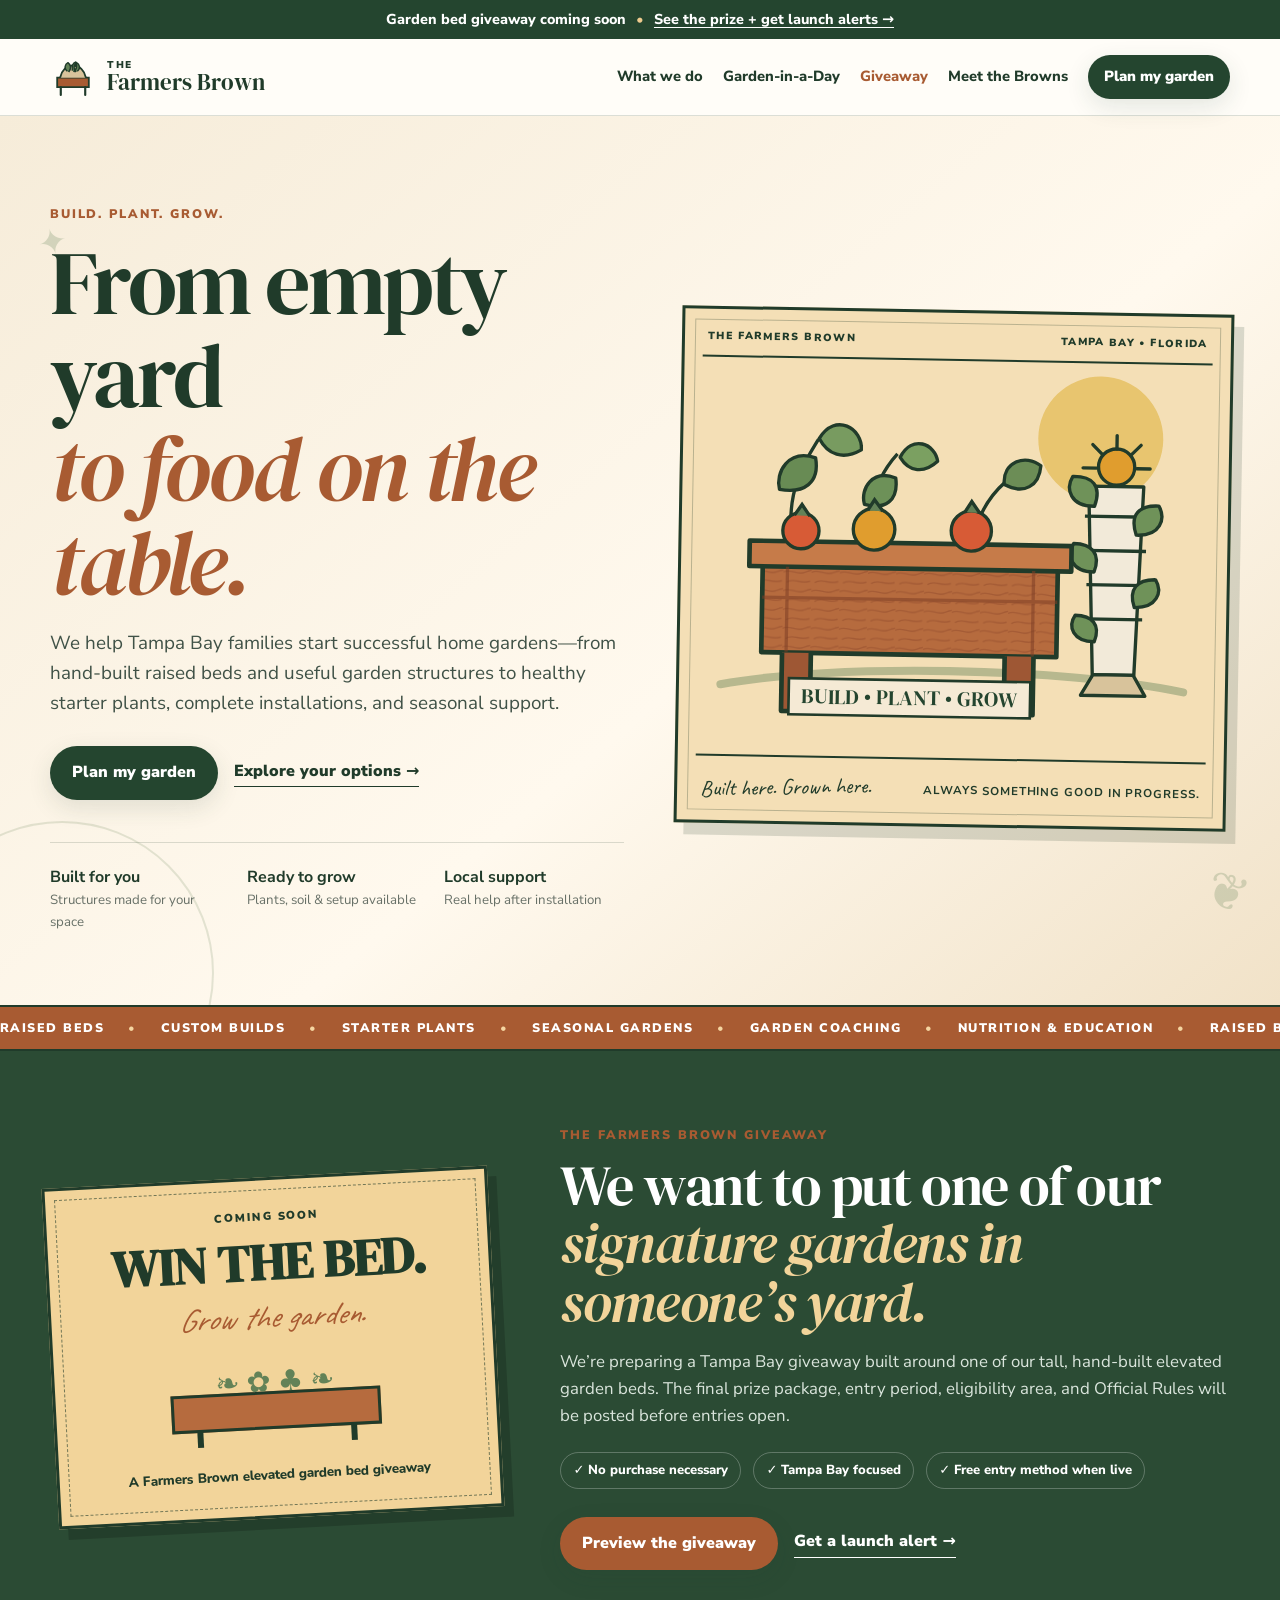
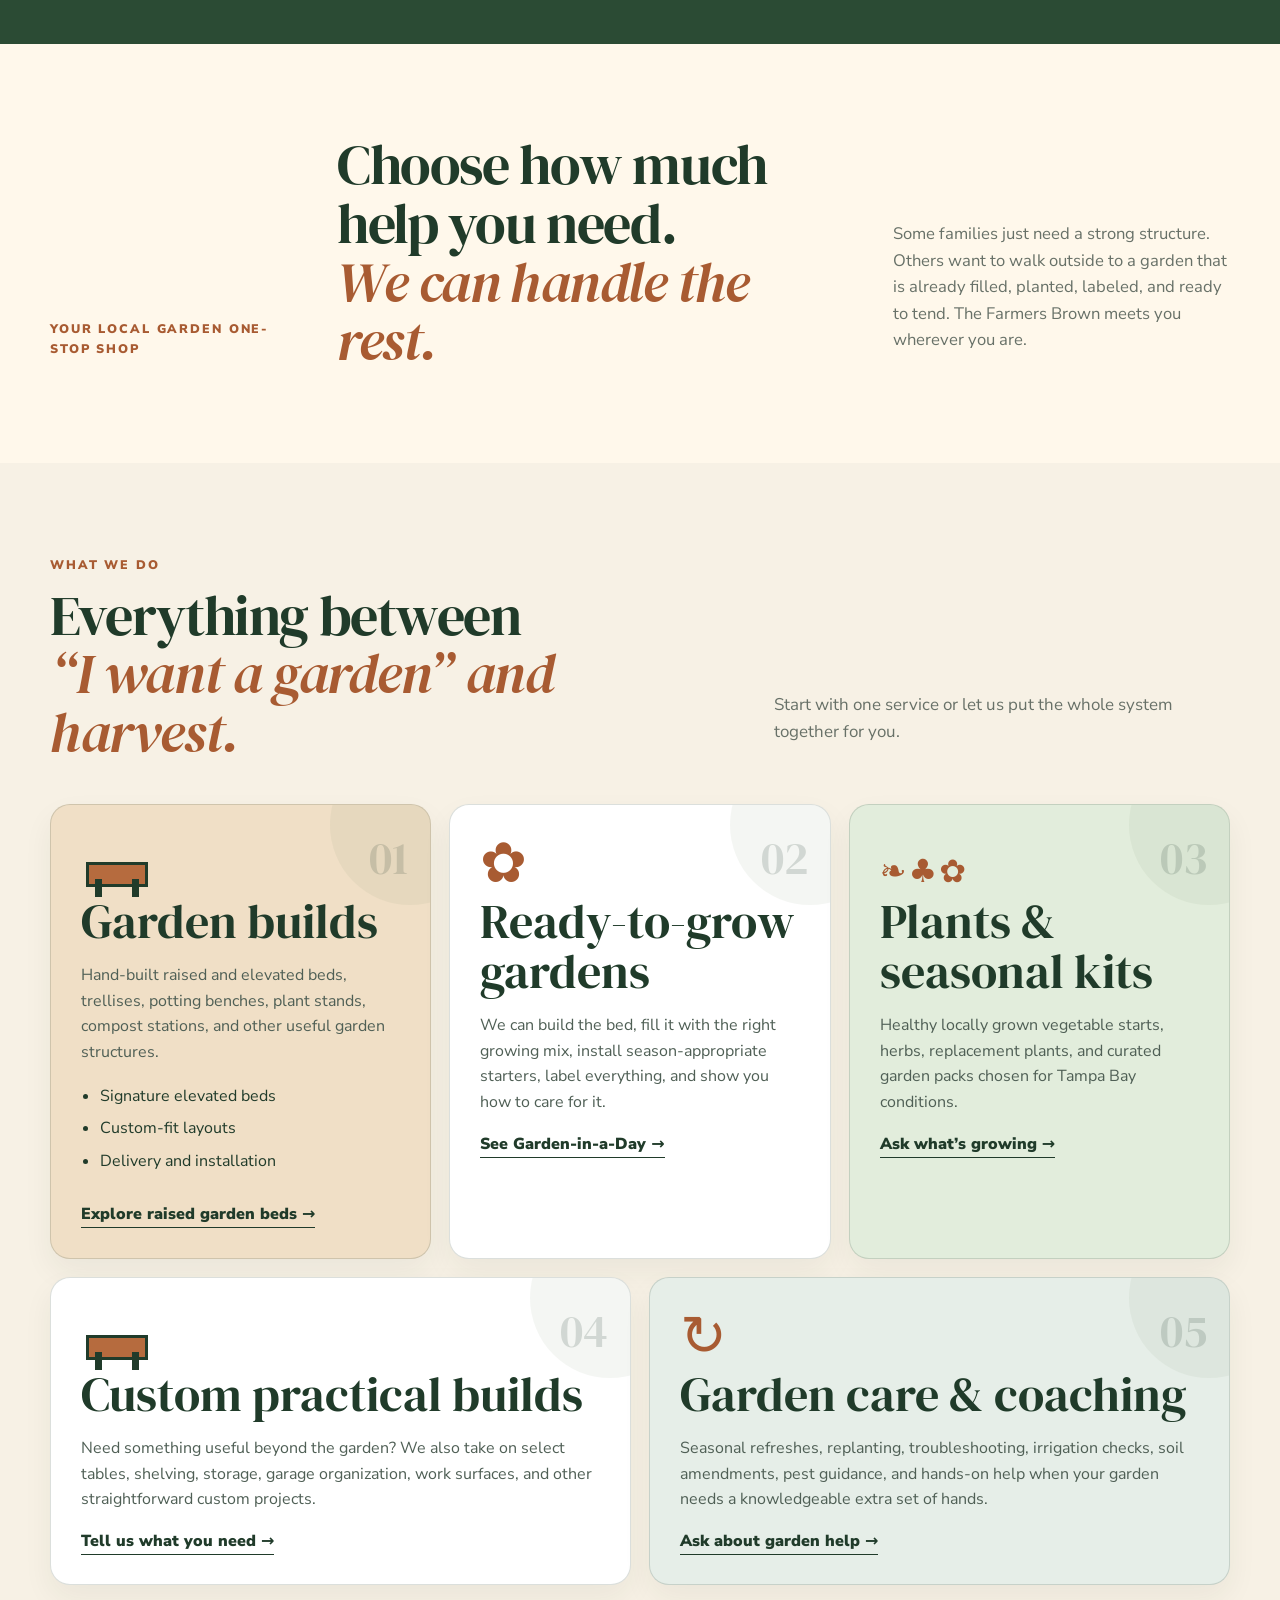
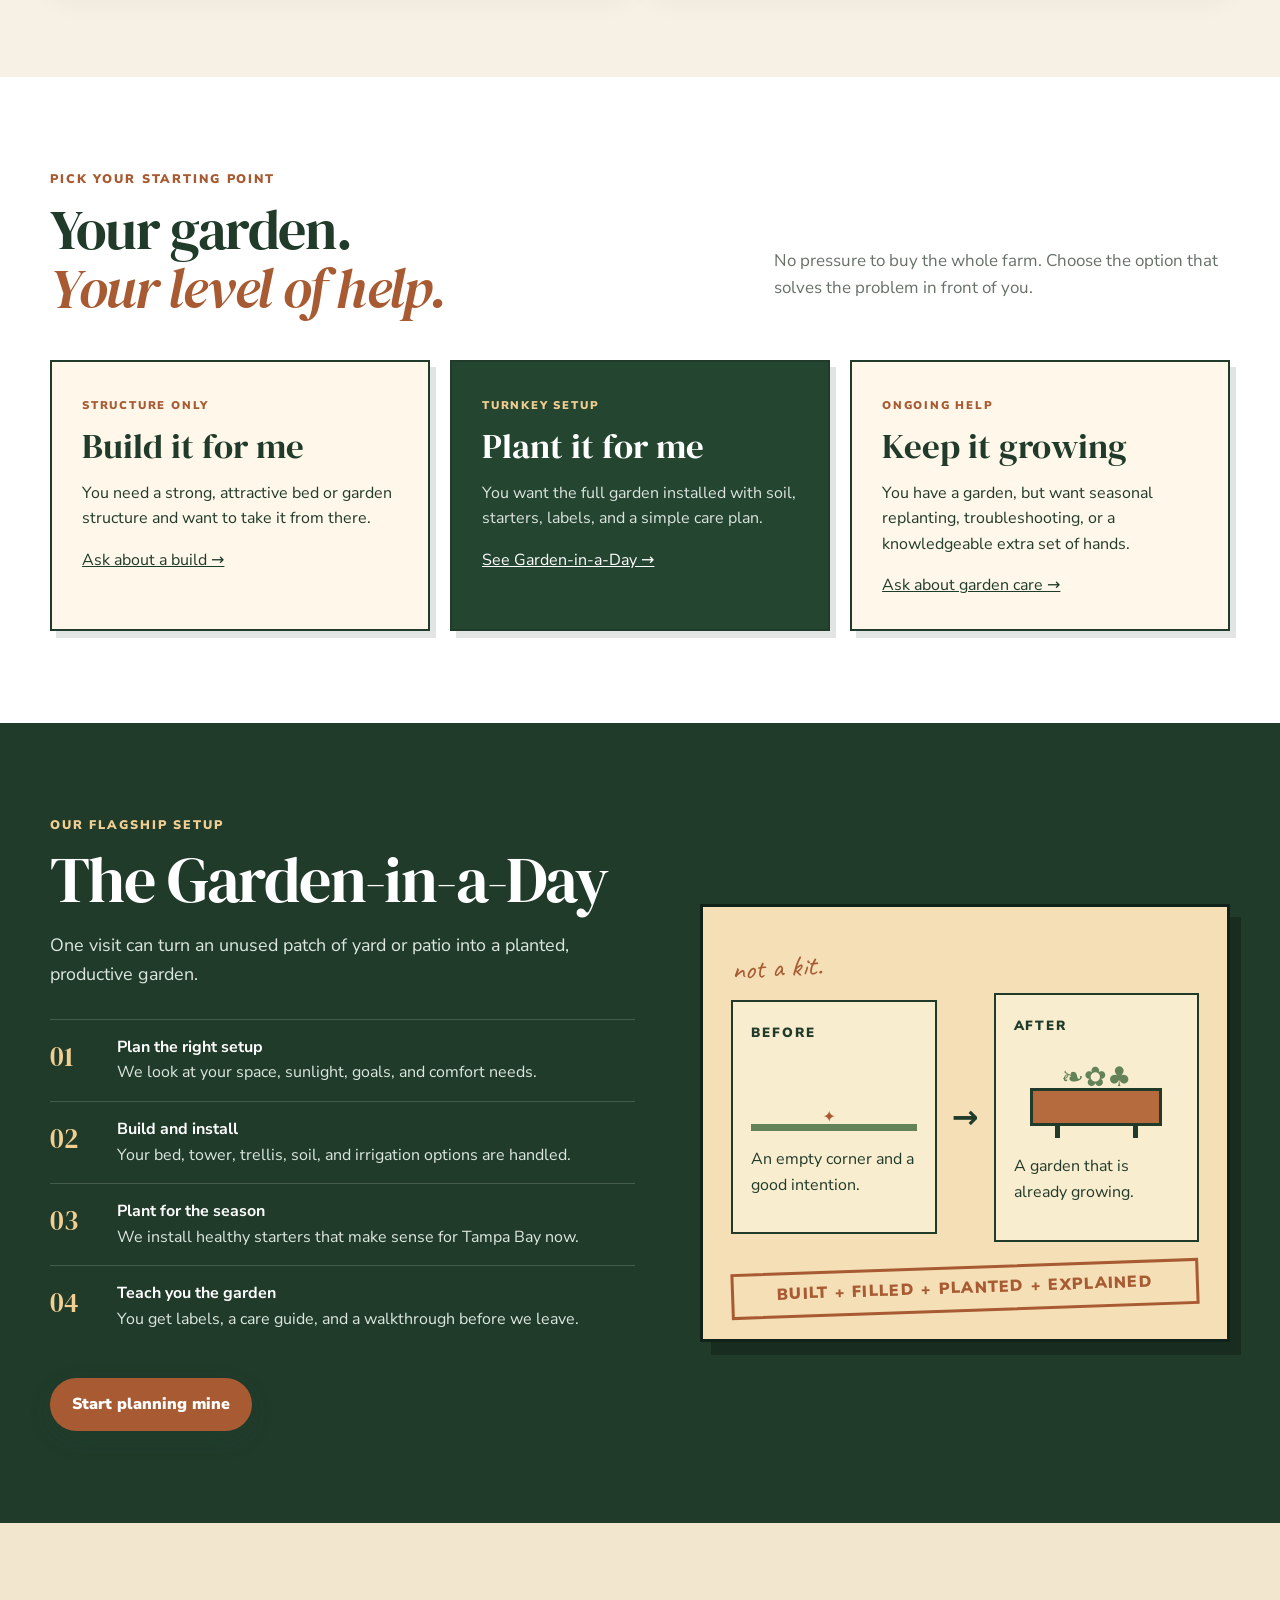
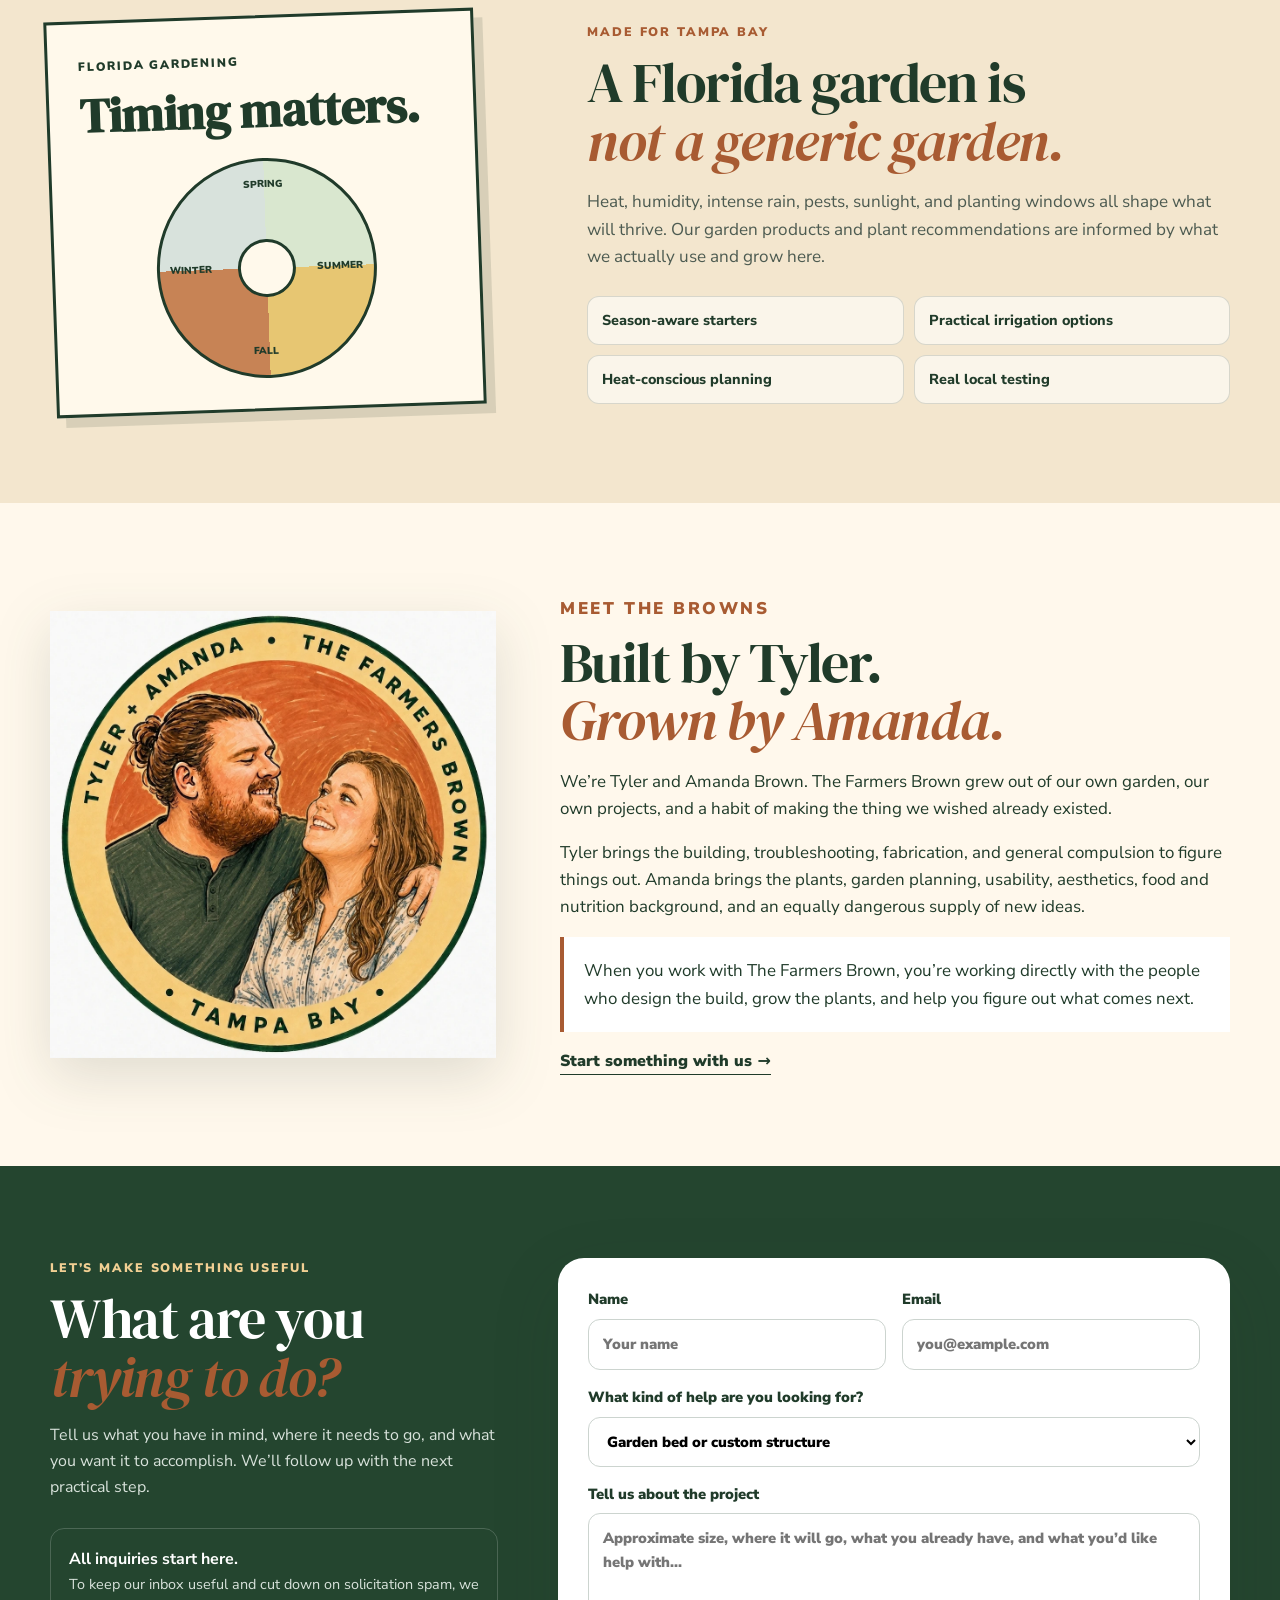
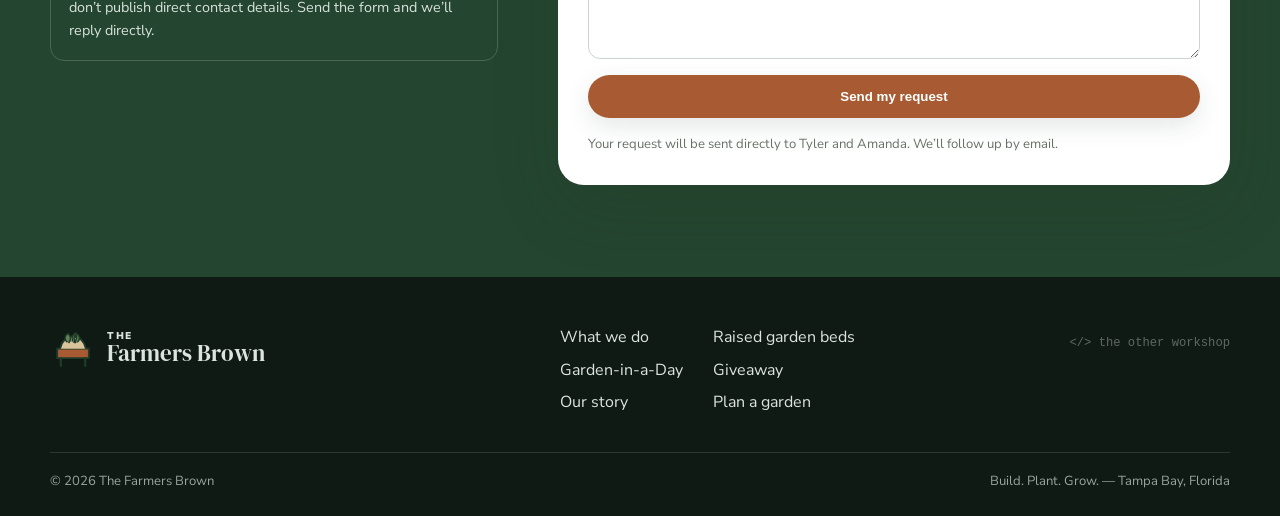
==== commit f1cb8966: "Add files via upload" ====
--- a/index.html
+++ b/index.html
@@ -3,12 +3,12 @@
 <head>
   <meta charset="utf-8" />
   <meta name="viewport" content="width=device-width, initial-scale=1" />
-  <title>The Farmers Brown | Build. Plant. Grow. in Tampa Bay</title>
-  <meta name="description" content="The Farmers Brown builds useful garden and home projects, grows seasonal plants and food, and helps Tampa Bay families turn good ideas into things that grow." />
+  <title>Raised Garden Beds & Home Garden Help Tampa Bay | The Farmers Brown</title>
+  <meta name="description" content="Custom raised and elevated garden beds, starter plants, Garden-in-a-Day installation and practical home garden help for Tampa Bay families." />
   <meta name="theme-color" content="#24452f" />
   <link rel="canonical" href="https://thefarmersbrown.com/" />
-  <meta property="og:title" content="The Farmers Brown | Build. Plant. Grow." />
-  <meta property="og:description" content="Useful things, good plants, and practical help for growing at home in Tampa Bay." />
+  <meta property="og:title" content="Raised Garden Beds & Home Garden Help | The Farmers Brown" />
+  <meta property="og:description" content="Hand-built raised and elevated garden beds, seasonal starter plants and practical home-garden help across Tampa Bay." />
   <meta property="og:type" content="website" />
   <meta property="og:url" content="https://thefarmersbrown.com/" />
   <meta name="twitter:card" content="summary" />
@@ -20,12 +20,32 @@
   <script type="application/ld+json">
   {
     "@context":"https://schema.org",
-    "@type":"LocalBusiness",
-    "name":"The Farmers Brown",
-    "url":"https://thefarmersbrown.com/",
-    "areaServed":{"@type":"Place","name":"Tampa Bay, Florida"},
-    "description":"A Tampa Bay family business focused on garden builds, seasonal plants, home food gardening, education, and practical custom projects.",
-    "slogan":"Build. Plant. Grow."
+    "@graph":[
+      {
+        "@type":"LocalBusiness",
+        "@id":"https://thefarmersbrown.com/#business",
+        "name":"The Farmers Brown",
+        "url":"https://thefarmersbrown.com/",
+        "areaServed":[
+          {"@type":"City","name":"Tampa"},
+          {"@type":"AdministrativeArea","name":"Tampa Bay, Florida"}
+        ],
+        "description":"A Tampa Bay family business offering custom raised and elevated garden beds, seasonal starter plants, ready-to-grow garden installations, garden structures and practical home-garden support.",
+        "slogan":"Build. Plant. Grow.",
+        "makesOffer":[
+          {"@type":"Offer","itemOffered":{"@type":"Service","name":"Custom raised and elevated garden beds","url":"https://thefarmersbrown.com/raised-garden-beds-tampa.html"}},
+          {"@type":"Offer","itemOffered":{"@type":"Service","name":"Ready-to-grow garden installation"}},
+          {"@type":"Offer","itemOffered":{"@type":"Service","name":"Garden care and coaching"}}
+        ]
+      },
+      {
+        "@type":"WebSite",
+        "@id":"https://thefarmersbrown.com/#website",
+        "url":"https://thefarmersbrown.com/",
+        "name":"The Farmers Brown",
+        "publisher":{"@id":"https://thefarmersbrown.com/#business"}
+      }
+    ]
   }
   </script>
 </head>
@@ -40,7 +60,7 @@
     </a>
     <button class="nav-toggle" type="button" aria-expanded="false" aria-controls="site-nav"><span></span><span></span><span></span><span class="sr-only">Open menu</span></button>
     <nav id="site-nav" class="site-nav" aria-label="Primary navigation">
-      <a href="#build">Build</a><a href="#plant">Plant</a><a href="#grow">Grow</a><a class="nav-giveaway" href="giveaway.html">Giveaway</a><a href="#about">Meet the Browns</a><a class="button button-small" href="#quote">Start a project</a>
+      <a href="#services">What we do</a><a href="#garden-in-a-day">Garden-in-a-Day</a><a class="nav-giveaway" href="giveaway.html">Giveaway</a><a href="#about">Meet the Browns</a><a class="button button-small" href="#quote">Plan my garden</a>
     </nav>
   </div>
 </header>
@@ -50,12 +70,12 @@
     <div class="wrap hero-grid">
       <div class="hero-copy reveal">
         <p class="eyebrow">Build. Plant. Grow.</p>
-        <h1>Good things start<br><em>with making something.</em></h1>
-        <p class="hero-text">The Farmers Brown is our Tampa Bay workshop, nursery, garden, and growing collection of useful ideas. We build practical things, grow plants and food, and help people create something better of their own.</p>
-        <div class="hero-actions"><a class="button" href="#lanes">Explore what we do</a><a class="text-link" href="#about">Meet the Browns <span aria-hidden="true">→</span></a></div>
-        <div class="hero-proof" aria-label="The Farmers Brown three lanes"><div><strong>Build</strong><span>Useful things for home & garden</span></div><div><strong>Plant</strong><span>Plants, starters & seasonal food</span></div><div><strong>Grow</strong><span>Knowledge, health & good ideas</span></div></div>
+        <h1>From empty yard<br><em>to food on the table.</em></h1>
+        <p class="hero-text">We help Tampa Bay families start successful home gardens—from hand-built raised beds and useful garden structures to healthy starter plants, complete installations, and seasonal support.</p>
+        <div class="hero-actions"><a class="button" href="#quote">Plan my garden</a><a class="text-link" href="#services">Explore your options <span aria-hidden="true">→</span></a></div>
+        <div class="hero-proof" aria-label="Business highlights"><div><strong>Built for you</strong><span>Structures made for your space</span></div><div><strong>Ready to grow</strong><span>Plants, soil & setup available</span></div><div><strong>Local support</strong><span>Real help after installation</span></div></div>
       </div>
-      <div class="hero-art reveal" aria-label="Illustration representing The Farmers Brown Build, Plant and Grow philosophy">
+      <div class="hero-art reveal" aria-label="Illustration of a complete backyard food garden">
         <div class="poster-card">
           <div class="poster-topline"><span>THE FARMERS BROWN</span><span>TAMPA BAY • FLORIDA</span></div>
           <div class="sun" aria-hidden="true"></div>
@@ -77,24 +97,26 @@
 
   <section class="giveaway-strip" aria-labelledby="giveaway-strip-title"><div class="wrap giveaway-strip-grid"><div class="giveaway-strip-art reveal" aria-hidden="true"><div class="ticket-card"><span class="ticket-kicker">COMING SOON</span><strong>WIN THE BED.</strong><em>Grow the garden.</em><div class="mini-bed"><span class="mini-bed-plants">❧ ✿ ♣ ❧</span><i></i><b></b></div><small>A Farmers Brown elevated garden bed giveaway</small></div></div><div class="giveaway-strip-copy reveal"><p class="eyebrow">The Farmers Brown Giveaway</p><h2 id="giveaway-strip-title">We want to put one of our<br><em>signature gardens in someone’s yard.</em></h2><p>We’re preparing a Tampa Bay giveaway built around one of our tall, hand-built elevated garden beds. The final prize package, entry period, eligibility area, and Official Rules will be posted before entries open.</p><div class="giveaway-strip-points"><span>✓ No purchase necessary</span><span>✓ Tampa Bay focused</span><span>✓ Free entry method when live</span></div><div class="hero-actions"><a class="button button-rust" href="giveaway.html">Preview the giveaway</a><a class="text-link" href="giveaway.html#launch-alert">Get a launch alert <span aria-hidden="true">→</span></a></div></div></div></section>
 
-  <section class="section intro-section" id="lanes"><div class="wrap intro-grid reveal"><p class="eyebrow">One business. Three ways to make something better.</p><h2>Build it. Plant it.<br><em>Help it grow.</em></h2><p>The motto was already there. We’re simply letting it explain the whole company. Each lane has its own focus, but they’re meant to overlap when that makes a project more useful.</p></div></section>
+  <section class="section intro-section"><div class="wrap intro-grid reveal"><p class="eyebrow">Your local garden one-stop shop</p><h2>Choose how much help you need.<br><em>We can handle the rest.</em></h2><p>Some families just need a strong structure. Others want to walk outside to a garden that is already filled, planted, labeled, and ready to tend. The Farmers Brown meets you wherever you are.</p></div></section>
 
-  <section class="section services-section" aria-label="Build Plant Grow divisions"><div class="wrap"><div class="section-heading reveal"><div><p class="eyebrow">Build. Plant. Grow.</p><h2>Three lanes.<br><em>One Farmers Brown.</em></h2></div><p>You don’t need to understand the whole company to work with us. Start with the thing you need.</p></div><div class="service-grid three-lanes">
-    <article class="service-card service-featured reveal" id="build"><div class="service-icon icon-build" aria-hidden="true"><span></span><i></i><i></i></div><span class="service-number">01</span><p class="lane-label">THE FARMERS BROWN</p><h3>Build</h3><p>Useful things made for real homes, gardens, garages, patios, and workspaces—not just decorative lumber boxes.</p><ul><li>Raised & elevated garden beds</li><li>Potting benches, trellises & plant stands</li><li>Tables, storage & garage organization</li><li>Custom practical builds</li></ul><a class="text-link" href="#quote">Ask about a build →</a></article>
-    <article class="service-card service-plant reveal" id="plant"><div class="service-icon icon-plants" aria-hidden="true"><span>❧</span><span>♣</span><span>✿</span></div><span class="service-number">02</span><p class="lane-label">THE FARMERS BROWN</p><h3>Plant</h3><p>The living side of the operation: locally grown starts, seasonal garden plants, useful edible varieties, and eventually a fuller nursery offering.</p><ul><li>Vegetable & herb starters</li><li>Seasonal garden kits</li><li>Replacement plants & garden refreshes</li><li>Future nursery & produce offerings</li></ul><a class="text-link" href="#quote">Ask what’s growing →</a></article>
-    <article class="service-card service-grow reveal" id="grow"><div class="service-icon icon-ready" aria-hidden="true">↗</div><span class="service-number">03</span><p class="lane-label">THE FARMERS BROWN</p><h3>Grow</h3><p>Services and knowledge that help a garden, household, person, or idea become more capable over time.</p><ul><li>Garden planning & coaching</li><li>Garden-in-a-Day setups</li><li>Workshops & educational resources</li><li>Future nutrition services</li></ul><a class="text-link" href="#garden-in-a-day">See Garden-in-a-Day →</a></article>
+  <section class="section services-section" id="services"><div class="wrap"><div class="section-heading reveal"><div><p class="eyebrow">What we do</p><h2>Everything between<br><em>“I want a garden” and harvest.</em></h2></div><p>Start with one service or let us put the whole system together for you.</p></div><div class="service-grid">
+    <article class="service-card service-featured service-third reveal"><div class="service-icon icon-build" aria-hidden="true"><span></span><i></i><i></i></div><span class="service-number">01</span><h3>Garden builds</h3><p>Hand-built raised and elevated beds, trellises, potting benches, plant stands, compost stations, and other useful garden structures.</p><ul><li>Signature elevated beds</li><li>Custom-fit layouts</li><li>Delivery and installation</li></ul><a class="text-link" href="raised-garden-beds-tampa.html">Explore raised garden beds →</a></article>
+    <article class="service-card service-third reveal"><div class="service-icon icon-ready" aria-hidden="true">✿</div><span class="service-number">02</span><h3>Ready-to-grow gardens</h3><p>We can build the bed, fill it with the right growing mix, install season-appropriate starters, label everything, and show you how to care for it.</p><a class="text-link" href="#garden-in-a-day">See Garden-in-a-Day →</a></article>
+    <article class="service-card service-plant service-third reveal"><div class="service-icon icon-plants" aria-hidden="true"><span>❧</span><span>♣</span><span>✿</span></div><span class="service-number">03</span><h3>Plants & seasonal kits</h3><p>Healthy locally grown vegetable starts, herbs, replacement plants, and curated garden packs chosen for Tampa Bay conditions.</p><a class="text-link" href="#quote">Ask what’s growing →</a></article>
+    <article class="service-card service-half reveal"><div class="service-icon icon-build" aria-hidden="true"><span></span><i></i><i></i></div><span class="service-number">04</span><h3>Custom practical builds</h3><p>Need something useful beyond the garden? We also take on select tables, shelving, storage, garage organization, work surfaces, and other straightforward custom projects.</p><a class="text-link" href="#quote">Tell us what you need →</a></article>
+    <article class="service-card service-grow service-half reveal"><div class="service-icon icon-ready" aria-hidden="true">↻</div><span class="service-number">05</span><h3>Garden care & coaching</h3><p>Seasonal refreshes, replanting, troubleshooting, irrigation checks, soil amendments, pest guidance, and hands-on help when your garden needs a knowledgeable extra set of hands.</p><a class="text-link" href="#quote">Ask about garden help →</a></article>
   </div></div></section>
 
-  <section class="section path-section"><div class="wrap"><div class="section-heading reveal"><div><p class="eyebrow">The overlap is the point</p><h2>Some of the best projects<br><em>use all three.</em></h2></div><p>A bed can be Built, filled with the right Plants, and supported with the knowledge to keep it Growing.</p></div><div class="path-grid"><article class="path-card reveal"><span>BUILD</span><h3>Make the place</h3><p>We solve the physical problem: structure, storage, access, layout, or a useful custom piece.</p></article><article class="path-card path-card-dark reveal"><span>PLANT</span><h3>Put life in it</h3><p>Healthy, locally appropriate plants turn an empty structure into something productive.</p></article><article class="path-card reveal"><span>GROW</span><h3>Make it last</h3><p>Planning, education, care, and better habits turn a one-day project into something that keeps paying off.</p></article></div></div></section>
+  <section class="section path-section"><div class="wrap"><div class="section-heading reveal"><div><p class="eyebrow">Pick your starting point</p><h2>Your garden.<br><em>Your level of help.</em></h2></div><p>No pressure to buy the whole farm. Choose the option that solves the problem in front of you.</p></div><div class="path-grid"><article class="path-card reveal"><span>STRUCTURE ONLY</span><h3>Build it for me</h3><p>You need a strong, attractive bed or garden structure and want to take it from there.</p><a href="#quote">Ask about a build →</a></article><article class="path-card path-card-dark reveal"><span>TURNKEY SETUP</span><h3>Plant it for me</h3><p>You want the full garden installed with soil, starters, labels, and a simple care plan.</p><a href="#garden-in-a-day">See Garden-in-a-Day →</a></article><article class="path-card reveal"><span>ONGOING HELP</span><h3>Keep it growing</h3><p>You have a garden, but want seasonal replanting, troubleshooting, or a knowledgeable extra set of hands.</p><a href="#quote">Ask about garden care →</a></article></div></div></section>
 
-  <section class="section garden-day-section" id="garden-in-a-day"><div class="wrap garden-day-grid"><div class="garden-day-copy reveal"><p class="eyebrow light">Where all three meet</p><h2>The Garden-in-a-Day</h2><p class="garden-day-lead">One visit can turn an unused patch of yard or patio into a planted, productive garden.</p><div class="garden-day-list"><div><span>01</span><p><strong>Plan the right setup</strong>We look at your space, sunlight, goals, and comfort needs.</p></div><div><span>02</span><p><strong>Build and install</strong>Your bed, tower, trellis, soil, and irrigation options are handled.</p></div><div><span>03</span><p><strong>Plant for the season</strong>We install healthy starters that make sense for Tampa Bay now.</p></div><div><span>04</span><p><strong>Teach you the garden</strong>You get labels, a care guide, and a walkthrough before we leave.</p></div></div><a class="button button-rust" href="#quote">Start planning mine</a></div><div class="garden-day-poster reveal"><span class="scribble">build + plant + grow.</span><div class="before-after"><div class="before"><small>BEFORE</small><div class="yard-line"></div><p>An empty corner and a good intention.</p></div><div class="arrow" aria-hidden="true">→</div><div class="after"><small>AFTER</small><div class="tiny-garden"><span>❧</span><span>✿</span><span>♣</span><i></i><b></b></div><p>A garden that is already growing.</p></div></div><div class="stamp">BUILT + FILLED + PLANTED + EXPLAINED</div></div></div></section>
+  <section class="section garden-day-section" id="garden-in-a-day"><div class="wrap garden-day-grid"><div class="garden-day-copy reveal"><p class="eyebrow light">Our flagship setup</p><h2>The Garden-in-a-Day</h2><p class="garden-day-lead">One visit can turn an unused patch of yard or patio into a planted, productive garden.</p><div class="garden-day-list"><div><span>01</span><p><strong>Plan the right setup</strong>We look at your space, sunlight, goals, and comfort needs.</p></div><div><span>02</span><p><strong>Build and install</strong>Your bed, tower, trellis, soil, and irrigation options are handled.</p></div><div><span>03</span><p><strong>Plant for the season</strong>We install healthy starters that make sense for Tampa Bay now.</p></div><div><span>04</span><p><strong>Teach you the garden</strong>You get labels, a care guide, and a walkthrough before we leave.</p></div></div><a class="button button-rust" href="#quote">Start planning mine</a></div><div class="garden-day-poster reveal"><span class="scribble">not a kit.</span><div class="before-after"><div class="before"><small>BEFORE</small><div class="yard-line"></div><p>An empty corner and a good intention.</p></div><div class="arrow" aria-hidden="true">→</div><div class="after"><small>AFTER</small><div class="tiny-garden"><span>❧</span><span>✿</span><span>♣</span><i></i><b></b></div><p>A garden that is already growing.</p></div></div><div class="stamp">BUILT + FILLED + PLANTED + EXPLAINED</div></div></div></section>
 
   <section class="section florida-section"><div class="wrap florida-grid"><div class="florida-art reveal" aria-hidden="true"><div class="calendar-card"><span>FLORIDA GARDENING</span><strong>Timing matters.</strong><div class="season-dial"><i>SPRING</i><i>SUMMER</i><i>FALL</i><i>WINTER</i><b></b></div></div></div><div class="florida-copy reveal"><p class="eyebrow">Made for Tampa Bay</p><h2>A Florida garden is<br><em>not a generic garden.</em></h2><p>Heat, humidity, intense rain, pests, sunlight, and planting windows all shape what will thrive. Our garden products and plant recommendations are informed by what we actually use and grow here.</p><div class="mini-benefits"><span>Season-aware starters</span><span>Practical irrigation options</span><span>Heat-conscious planning</span><span>Real local testing</span></div></div></div></section>
 
-  <section class="section about-section" id="about"><div class="wrap about-grid"><div class="about-art reveal"><div class="portrait-seal actual-portrait"><img src="assets/tyler-amanda-portrait.webp" alt="Illustrated portrait badge of Tyler and Amanda Brown" loading="lazy" /></div></div><div class="about-copy reveal"><p class="eyebrow">Meet the Browns</p><h2>Built by Tyler.<br><em>Grown by Amanda.</em></h2><p>We’re Tyler and Amanda Brown. The Farmers Brown grew out of our own garden, our own projects, and a habit of making the thing we wished already existed.</p><p>Tyler brings the building, troubleshooting, fabrication, and general compulsion to figure things out. Amanda brings the plants, garden planning, usability, aesthetics, food and nutrition background, and an equally dangerous supply of new ideas.</p><p class="about-note">The point of Build. Plant. Grow. isn’t to become three unrelated businesses. It’s to give one flexible family business room to follow useful work wherever it naturally leads.</p><a class="text-link" href="#quote">Start something with us <span aria-hidden="true">→</span></a></div></div></section>
+  <section class="section about-section" id="about"><div class="wrap about-grid"><div class="about-art reveal"><div class="portrait-seal actual-portrait"><img src="assets/tyler-amanda-portrait.webp" alt="Illustrated portrait badge of Tyler and Amanda Brown" loading="lazy" /></div></div><div class="about-copy reveal"><p class="eyebrow">Meet the Browns</p><h2>Built by Tyler.<br><em>Grown by Amanda.</em></h2><p>We’re Tyler and Amanda Brown. The Farmers Brown grew out of our own garden, our own projects, and a habit of making the thing we wished already existed.</p><p>Tyler brings the building, troubleshooting, fabrication, and general compulsion to figure things out. Amanda brings the plants, garden planning, usability, aesthetics, food and nutrition background, and an equally dangerous supply of new ideas.</p><p class="about-note">When you work with The Farmers Brown, you’re working directly with the people who design the build, grow the plants, and help you figure out what comes next.</p><a class="text-link" href="#quote">Start something with us <span aria-hidden="true">→</span></a></div></div></section>
 
-  <section class="section quote-section" id="quote"><div class="wrap quote-grid"><div class="quote-intro reveal"><p class="eyebrow light">Let’s make something useful</p><h2>What are you<br><em>trying to do?</em></h2><p>Tell us what you have in mind. If it fits Build, Plant, Grow—or some combination of the three—we’ll follow up.</p><div class="form-only-note"><strong>All inquiries start here.</strong><span>To keep our inbox useful and cut down on solicitation spam, we don’t publish direct contact details. Send the form and we’ll reply directly.</span></div></div><form class="quote-form reveal" id="quote-form" action="https://formspree.io/f/xwleegod" method="POST"><input type="text" name="_gotcha" class="form-honeypot" tabindex="-1" autocomplete="off" aria-hidden="true" /><input type="hidden" name="_subject" value="New Farmers Brown inquiry" /><div class="form-row"><label>Name<input required name="name" autocomplete="name" placeholder="Your name" /></label><label>Email<input required type="email" name="email" autocomplete="email" placeholder="you@example.com" /></label></div><label>What kind of help are you looking for?<select name="project"><option>BUILD — garden bed or custom structure</option><option>BUILD — table, storage, garage or other practical project</option><option>PLANT — starters, herbs, vegetables or seasonal plants</option><option>GROW — complete ready-to-grow garden</option><option>GROW — garden planning, refresh or coaching</option><option>GROW — nutrition / education interest</option><option>Not sure — I have an idea</option></select></label><label>Tell us about the project<textarea required name="details" rows="5" placeholder="What are you trying to build, plant, grow, fix, organize, or figure out?"></textarea></label><button class="button button-rust" type="submit">Send my request</button><p class="form-note">Your request will be sent directly to Tyler and Amanda. We’ll follow up by email.</p></form></div></section>
+  <section class="section quote-section" id="quote"><div class="wrap quote-grid"><div class="quote-intro reveal"><p class="eyebrow light">Let’s make something useful</p><h2>What are you<br><em>trying to do?</em></h2><p>Tell us what you have in mind, where it needs to go, and what you want it to accomplish. We’ll follow up with the next practical step.</p><div class="form-only-note"><strong>All inquiries start here.</strong><span>To keep our inbox useful and cut down on solicitation spam, we don’t publish direct contact details. Send the form and we’ll reply directly.</span></div></div><form class="quote-form reveal" id="quote-form" action="https://formspree.io/f/xwleegod" method="POST"><input type="text" name="_gotcha" class="form-honeypot" tabindex="-1" autocomplete="off" aria-hidden="true" /><input type="hidden" name="_subject" value="New Farmers Brown inquiry" /><div class="form-row"><label>Name<input required name="name" autocomplete="name" placeholder="Your name" /></label><label>Email<input required type="email" name="email" autocomplete="email" placeholder="you@example.com" /></label></div><label>What kind of help are you looking for?<select name="project"><option>Garden bed or custom structure</option><option>Complete ready-to-grow garden</option><option>Starter plants or seasonal garden kit</option><option>Garden refresh, troubleshooting, or coaching</option><option>Table, storage, garage, or other practical build</option><option>Not sure — I need a recommendation</option></select></label><label>Tell us about the project<textarea required name="details" rows="5" placeholder="Approximate size, where it will go, what you already have, and what you’d like help with..."></textarea></label><button class="button button-rust" type="submit">Send my request</button><p class="form-note">Your request will be sent directly to Tyler and Amanda. We’ll follow up by email.</p></form></div></section>
 </main>
-<footer class="site-footer"><div class="wrap footer-grid"><a class="brand footer-brand" href="#top"><svg class="brand-mark" viewBox="0 0 64 64" aria-hidden="true"><path d="M10 33h44v13H10z" fill="#a85b32" stroke="currentColor" stroke-width="2.5"/><path d="M15 46v11M49 46v11" stroke="currentColor" stroke-width="3" stroke-linecap="round"/><path d="M14 33c2-10 9-17 18-17s16 7 18 17" fill="#d8c39b" stroke="currentColor" stroke-width="2.5"/><path d="M24 24c-5-4-3-10 1-12 4 3 5 8 1 13M38 24c5-4 3-10-1-12-4 3-5 8-1 13M31 23c-1-7 2-11 5-12 2 5 1 10-3 14" fill="#638257" stroke="currentColor" stroke-width="2" stroke-linejoin="round"/></svg><span class="brand-text"><small>The</small><strong>Farmers Brown</strong></span></a><div class="footer-links"><a href="#build">Build</a><a href="#plant">Plant</a><a href="#grow">Grow</a><a href="giveaway.html">Giveaway</a><a href="#about">Our story</a><a href="#quote">Start a project</a></div><div class="footer-secret"><a href="branch-and-byte.html">&lt;/&gt; the other workshop</a></div></div><div class="wrap footer-bottom"><span>© <span id="year"></span> The Farmers Brown</span><span>Build. Plant. Grow. — Tampa Bay, Florida</span></div></footer>
+<footer class="site-footer"><div class="wrap footer-grid"><a class="brand footer-brand" href="#top"><svg class="brand-mark" viewBox="0 0 64 64" aria-hidden="true"><path d="M10 33h44v13H10z" fill="#a85b32" stroke="currentColor" stroke-width="2.5"/><path d="M15 46v11M49 46v11" stroke="currentColor" stroke-width="3" stroke-linecap="round"/><path d="M14 33c2-10 9-17 18-17s16 7 18 17" fill="#d8c39b" stroke="currentColor" stroke-width="2.5"/><path d="M24 24c-5-4-3-10 1-12 4 3 5 8 1 13M38 24c5-4 3-10-1-12-4 3-5 8-1 13M31 23c-1-7 2-11 5-12 2 5 1 10-3 14" fill="#638257" stroke="currentColor" stroke-width="2" stroke-linejoin="round"/></svg><span class="brand-text"><small>The</small><strong>Farmers Brown</strong></span></a><div class="footer-links"><a href="#services">What we do</a><a href="raised-garden-beds-tampa.html">Raised garden beds</a><a href="#garden-in-a-day">Garden-in-a-Day</a><a href="giveaway.html">Giveaway</a><a href="#about">Our story</a><a href="#quote">Plan a garden</a></div><div class="footer-secret"><a href="branch-and-byte.html">&lt;/&gt; the other workshop</a></div></div><div class="wrap footer-bottom"><span>© <span id="year"></span> The Farmers Brown</span><span>Build. Plant. Grow. — Tampa Bay, Florida</span></div></footer>
 <script src="script.js"></script>
 </body></html>
--- a/styles.css
+++ b/styles.css
@@ -7,7 +7,7 @@
 .poster-card{position:relative;background:#f4dfb6;border:3px solid var(--ink);padding:18px 18px 15px;box-shadow:10px 12px 0 rgba(32,59,42,.16);transform:rotate(1deg);overflow:hidden}.poster-card:before{content:"";position:absolute;inset:10px;border:1px solid rgba(32,59,42,.28);pointer-events:none}.poster-topline{display:flex;justify-content:space-between;font-weight:900;letter-spacing:.13em;font-size:.65rem;border-bottom:2px solid var(--ink);padding:1px 5px 10px;position:relative;z-index:2}.garden-illustration{position:relative;z-index:2;margin-top:2px}.sun{position:absolute;width:125px;height:125px;border-radius:50%;background:var(--gold);right:12%;top:12%;opacity:.75}.poster-caption{position:relative;z-index:2;border-top:2px solid var(--ink);display:flex;align-items:center;justify-content:space-between;gap:20px;padding:12px 5px 1px}.poster-caption span{font-family:'Caveat';font-size:1.4rem;transform:rotate(-2deg)}.poster-caption strong{text-transform:uppercase;letter-spacing:.08em;font-size:.72rem;text-align:right}
 .marquee{overflow:hidden;background:var(--rust);color:#fff;border-top:2px solid var(--ink);border-bottom:2px solid var(--ink)}.marquee-track{display:flex;width:max-content;gap:24px;align-items:center;padding:11px 0;font-weight:900;text-transform:uppercase;letter-spacing:.12em;font-size:.78rem;animation:marquee 28s linear infinite}.marquee-track i{color:#f5d6a2}@keyframes marquee{to{transform:translateX(-45%)}}
 .giveaway-strip{background:#2b4b34;color:#fff;padding:74px 0}.giveaway-strip-grid{display:grid;grid-template-columns:.8fr 1.2fr;gap:64px;align-items:center}.ticket-card{background:#f2d49a;color:var(--ink);border:3px solid var(--ink);padding:28px;text-align:center;box-shadow:9px 11px 0 rgba(0,0,0,.18);transform:rotate(-3deg);position:relative}.ticket-card:after{content:"";position:absolute;inset:9px;border:1px dashed rgba(32,59,42,.6)}.ticket-card>*{position:relative;z-index:1}.ticket-kicker{display:block;font-size:.7rem;font-weight:900;letter-spacing:.16em}.ticket-card>strong{display:block;font-family:'DM Serif Display';font-size:clamp(2.5rem,4vw,4rem);line-height:.95;margin:12px 0 0}.ticket-card>em{display:block;font-family:'Caveat';font-size:2rem;color:var(--rust);margin-top:4px}.ticket-card small{font-weight:800}.mini-bed{height:90px;margin:17px auto 13px;position:relative;max-width:250px}.mini-bed i{position:absolute;left:20px;right:20px;bottom:20px;height:38px;background:#b66b3e;border:3px solid var(--ink)}.mini-bed b{position:absolute;left:45px;right:45px;bottom:5px;height:16px;border-left:6px solid var(--ink);border-right:6px solid var(--ink)}.mini-bed-plants{position:absolute;z-index:2;left:0;right:0;top:0;font-size:1.8rem;color:var(--leaf)}.giveaway-strip-copy h2 em{color:#f2d49a}.giveaway-strip-copy>p:not(.eyebrow){color:#dae5dc;font-size:1.05rem}.giveaway-strip-points{display:flex;gap:12px;flex-wrap:wrap;margin-top:22px}.giveaway-strip-points span{border:1px solid rgba(255,255,255,.25);border-radius:999px;padding:7px 12px;font-size:.82rem;font-weight:800}
-.intro-section{background:#fff8eb}.intro-grid{display:grid;grid-template-columns:.55fr 1.15fr .75fr;gap:40px;align-items:end}.intro-grid>p:last-child{color:var(--muted);font-size:1.04rem}.section-heading{display:grid;grid-template-columns:1.2fr .8fr;align-items:end;gap:40px;margin-bottom:42px}.section-heading>p{font-size:1.06rem;color:var(--muted);max-width:470px}.services-section{background:#f7f1e5}.service-grid{display:grid;grid-template-columns:repeat(6,1fr);gap:18px}.three-lanes .service-card{grid-column:span 2;min-height:520px}.service-card{position:relative;padding:30px;border:1px solid var(--line);background:#fff;border-radius:20px;box-shadow:0 13px 30px rgba(32,59,42,.06);overflow:hidden}.service-card:before{content:"";position:absolute;width:160px;height:160px;border-radius:50%;background:rgba(99,130,87,.07);right:-60px;top:-60px}.service-featured{background:#f0dfc6}.service-plant{background:#e2eddc}.service-grow{background:#e6eee8}.service-number{position:absolute;right:22px;top:16px;font-family:'DM Serif Display';font-size:2.9rem;color:rgba(32,59,42,.16)}.lane-label{font-size:.68rem;letter-spacing:.14em;font-weight:900;margin:16px 0 3px}.service-card h3{font-size:3rem;margin-bottom:13px}.service-card>p:not(.lane-label){color:#4f5f55}.service-card ul{padding-left:19px;margin:18px 0 28px}.service-card li{margin:7px 0}.service-icon{height:62px;width:72px;position:relative;color:var(--rust)}.icon-build span{position:absolute;left:5px;right:5px;bottom:10px;height:25px;background:#b66b3e;border:3px solid var(--ink)}.icon-build i:nth-child(2),.icon-build i:nth-child(3){position:absolute;bottom:0;width:7px;height:18px;background:var(--ink)}.icon-build i:nth-child(2){left:14px}.icon-build i:nth-child(3){right:14px}.icon-plants{display:flex;align-items:end;gap:2px;font-size:2rem}.icon-ready{font-family:'DM Serif Display';font-size:3.5rem;line-height:1}
+.intro-section{background:#fff8eb}.intro-grid{display:grid;grid-template-columns:.55fr 1.15fr .75fr;gap:40px;align-items:end}.intro-grid>p:last-child{color:var(--muted);font-size:1.04rem}.section-heading{display:grid;grid-template-columns:1.2fr .8fr;align-items:end;gap:40px;margin-bottom:42px}.section-heading>p{font-size:1.06rem;color:var(--muted);max-width:470px}.services-section{background:#f7f1e5}.service-grid{display:grid;grid-template-columns:repeat(6,1fr);gap:18px}.three-lanes .service-card{grid-column:span 2;min-height:520px}.service-third{grid-column:span 2}.service-half{grid-column:span 3}.service-card{position:relative;padding:30px;border:1px solid var(--line);background:#fff;border-radius:20px;box-shadow:0 13px 30px rgba(32,59,42,.06);overflow:hidden}.service-card:before{content:"";position:absolute;width:160px;height:160px;border-radius:50%;background:rgba(99,130,87,.07);right:-60px;top:-60px}.service-featured{background:#f0dfc6}.service-plant{background:#e2eddc}.service-grow{background:#e6eee8}.service-number{position:absolute;right:22px;top:16px;font-family:'DM Serif Display';font-size:2.9rem;color:rgba(32,59,42,.16)}.lane-label{font-size:.68rem;letter-spacing:.14em;font-weight:900;margin:16px 0 3px}.service-card h3{font-size:3rem;margin-bottom:13px}.service-card>p:not(.lane-label){color:#4f5f55}.service-card ul{padding-left:19px;margin:18px 0 28px}.service-card li{margin:7px 0}.service-icon{height:62px;width:72px;position:relative;color:var(--rust)}.icon-build span{position:absolute;left:5px;right:5px;bottom:10px;height:25px;background:#b66b3e;border:3px solid var(--ink)}.icon-build i:nth-child(2),.icon-build i:nth-child(3){position:absolute;bottom:0;width:7px;height:18px;background:var(--ink)}.icon-build i:nth-child(2){left:14px}.icon-build i:nth-child(3){right:14px}.icon-plants{display:flex;align-items:end;gap:2px;font-size:2rem}.icon-ready{font-family:'DM Serif Display';font-size:3.5rem;line-height:1}
 .path-section{background:#fff}.path-grid{display:grid;grid-template-columns:repeat(3,1fr);gap:20px}.path-card{padding:30px;border:2px solid var(--ink);background:#fff7e9;box-shadow:6px 7px 0 rgba(32,59,42,.13)}.path-card>span{font-size:.7rem;font-weight:900;letter-spacing:.16em;color:var(--rust)}.path-card h3{font-size:2.2rem;margin:10px 0}.path-card-dark{background:var(--green);color:#fff}.path-card-dark>span{color:#f0cd91}.path-card-dark p{color:#dce4df}
 .garden-day-section{background:#203b2a;color:#fff;overflow:hidden}.garden-day-grid{display:grid;grid-template-columns:1.05fr .95fr;gap:65px;align-items:center}.garden-day-copy h2{font-size:clamp(3rem,5vw,5rem)}.garden-day-lead{color:#dce7df;font-size:1.12rem}.garden-day-list{display:grid;gap:0;margin:30px 0}.garden-day-list>div{display:grid;grid-template-columns:55px 1fr;gap:12px;padding:15px 0;border-top:1px solid rgba(255,255,255,.16)}.garden-day-list span{font-family:'DM Serif Display';font-size:1.7rem;color:#f2cf91}.garden-day-list p{margin:0;color:#dce7df}.garden-day-list strong{display:block;color:#fff}.garden-day-poster{background:#f4dfb6;color:var(--ink);border:3px solid #102219;padding:28px;box-shadow:11px 13px 0 rgba(0,0,0,.24);transform:rotate(2deg)}.scribble{font-family:'Caveat';font-size:1.8rem;color:var(--rust);display:block;transform:rotate(-3deg);margin-bottom:12px}.before-after{display:grid;grid-template-columns:1fr auto 1fr;align-items:center;gap:15px}.before,.after{border:2px solid var(--ink);min-height:220px;padding:18px;background:#f9edcf}.before small,.after small{font-weight:900;letter-spacing:.14em}.yard-line{height:85px;border-bottom:7px solid var(--leaf);position:relative}.yard-line:after{content:"✦";position:absolute;left:43%;bottom:-7px;color:var(--rust)}.tiny-garden{height:100px;position:relative;text-align:center;font-size:1.7rem;color:var(--leaf);padding-top:18px}.tiny-garden i{position:absolute;left:10%;right:10%;height:38px;bottom:12px;background:#b66b3e;border:3px solid var(--ink)}.tiny-garden b{position:absolute;left:25%;right:25%;height:14px;bottom:0;border-left:5px solid var(--ink);border-right:5px solid var(--ink)}.arrow{font-size:2rem;font-weight:900}.stamp{margin-top:24px;border:3px solid var(--rust);color:var(--rust);padding:7px 10px;text-align:center;font-weight:900;letter-spacing:.08em;transform:rotate(-2deg)}
 .florida-section{background:#f3e6ce}.florida-grid{display:grid;grid-template-columns:.85fr 1.15fr;gap:62px;align-items:center}.calendar-card{width:min(430px,100%);aspect-ratio:1.1;background:#fff9eb;border:3px solid var(--ink);padding:30px;box-shadow:9px 10px 0 rgba(32,59,42,.13);transform:rotate(-2deg)}.calendar-card>span{font-weight:900;letter-spacing:.15em;font-size:.75rem}.calendar-card>strong{display:block;font-family:'DM Serif Display';font-size:3rem;line-height:1;margin:12px 0 24px}.season-dial{width:220px;height:220px;border-radius:50%;border:3px solid var(--ink);margin:auto;position:relative;background:conic-gradient(#d9e7cf 0 25%,#e7c672 25% 50%,#c78355 50% 75%,#d8e2dc 75%)}.season-dial i{position:absolute;font-style:normal;font-size:.62rem;font-weight:900}.season-dial i:nth-child(1){top:16px;left:86px}.season-dial i:nth-child(2){right:11px;top:100px}.season-dial i:nth-child(3){bottom:15px;left:91px}.season-dial i:nth-child(4){left:10px;top:100px}.season-dial b{position:absolute;width:58px;height:58px;border-radius:50%;background:#fff9eb;border:3px solid var(--ink);left:78px;top:78px}.florida-copy>p:not(.eyebrow){font-size:1.07rem;color:#4d5b51}.mini-benefits{display:grid;grid-template-columns:1fr 1fr;gap:10px;margin-top:25px}.mini-benefits span{background:rgba(255,255,255,.58);border:1px solid rgba(32,59,42,.16);padding:12px 14px;border-radius:12px;font-weight:800;font-size:.9rem}
@@ -16,5 +16,23 @@
 .reveal{opacity:0;transform:translateY(14px);transition:opacity .6s ease,transform .6s ease}.reveal.visible{opacity:1;transform:none}
 /* Giveaway / rules retain the same visual language */.giveaway-page .hero{padding-bottom:82px}.giveaway-hero{background:linear-gradient(140deg,#f5e5c8,#fff8eb);padding:84px 0}.giveaway-hero-grid{display:grid;grid-template-columns:1fr 1fr;gap:52px;align-items:center}.campaign-badge,.rules-status{display:inline-flex;gap:8px;align-items:center;border:2px solid var(--ink);padding:7px 12px;font-size:.74rem;font-weight:900;letter-spacing:.1em;background:#f2d49a}.giveaway-lead{font-size:1.12rem}.giveaway-legal-callout{border-left:4px solid var(--rust);background:#fff;padding:17px 20px;margin-top:24px}.giveaway-legal-callout strong,.giveaway-legal-callout span{display:block}.giveaway-prize-poster{background:#f2d49a;border:3px solid var(--ink);padding:20px;box-shadow:10px 12px 0 rgba(32,59,42,.15);transform:rotate(1deg)}.giveaway-prize-poster svg{width:100%}.prize-poster-top,.prize-poster-caption{display:flex;justify-content:space-between;gap:15px;font-size:.7rem;font-weight:900;letter-spacing:.12em}.prize-poster-caption{border-top:2px solid var(--ink);padding-top:12px}.prize-poster-caption strong{text-align:right}.prize-burst{position:absolute;background:var(--rust);color:#fff;border:3px solid var(--ink);border-radius:50%;width:83px;height:83px;display:grid;place-items:center;font-family:'DM Serif Display';font-size:1.6rem;transform:rotate(-9deg);z-index:3}.giveaway-factbar{background:var(--green);color:#fff;border-top:2px solid var(--ink);border-bottom:2px solid var(--ink)}.giveaway-factbar-grid{display:grid;grid-template-columns:repeat(4,1fr)}.giveaway-factbar-grid>div{padding:20px;text-align:center;border-right:1px solid rgba(255,255,255,.17)}.giveaway-factbar strong,.giveaway-factbar span{display:block}.giveaway-factbar strong{font-family:'DM Serif Display';font-size:1.9rem}.giveaway-factbar span{font-size:.78rem}.giveaway-prize-grid,.entry-design-grid,.faq-grid{display:grid;grid-template-columns:1fr 1fr;gap:55px}.prize-checklist>div,.rules-checklist>div{display:grid;grid-template-columns:48px 1fr;gap:15px;padding:15px 0;border-top:1px solid var(--line)}.prize-checklist b,.rules-checklist span{font-family:'DM Serif Display';font-size:1.7rem;color:var(--rust)}.prize-checklist p,.rules-checklist p{margin:0}.prize-checklist strong,.rules-checklist strong{display:block}.prize-note{background:#f7f0e2;border-left:4px solid var(--rust);padding:20px;margin-top:22px}.how-giveaway-section{background:var(--green);color:#fff}.giveaway-step-grid{display:grid;grid-template-columns:repeat(4,1fr);gap:16px}.giveaway-step-grid article{border:1px solid rgba(255,255,255,.18);padding:22px}.giveaway-step-grid article>span{font-family:'DM Serif Display';font-size:2rem;color:#f1cf93}.giveaway-step-grid p{color:#d8e2db}.entry-example{display:grid;gap:15px}.entry-route{border:2px solid var(--ink);padding:24px;background:#f7f0e2}.entry-route-free{background:#e5eddc}.entry-route small{font-weight:900;letter-spacing:.12em}.entry-route strong{display:block;font-family:'DM Serif Display';font-size:2rem}.entry-route-arrow{font-size:2rem;text-align:center;font-weight:900}.entry-warning{border-left:4px solid var(--rust);padding-left:18px}.giveaway-alert-section{background:var(--green);color:#fff}.faq-list details{border-bottom:1px solid var(--line);padding:17px 0}.faq-list summary{font-weight:900;cursor:pointer}.giveaway-final-cta{padding:85px 0;background:#f2d49a;text-align:center;border-top:2px solid var(--ink)}.rules-hero{padding:86px 0;background:#f4e2c3}.rules-hero-inner{max-width:800px}.rules-section{background:#fff}.rules-layout{display:grid;grid-template-columns:250px 1fr;gap:55px}.rules-sidebar{position:sticky;top:105px;align-self:start;display:grid;gap:9px;border:2px solid var(--ink);padding:20px;background:#fff8eb}.rules-sidebar strong{font-family:'DM Serif Display';font-size:1.4rem}.rules-sidebar a{text-decoration:none}.rules-block{padding:0 0 58px;margin-bottom:58px;border-bottom:1px solid var(--line)}.rules-block-dark{background:var(--green);color:#fff;padding:36px;border:0}.principle-list{padding-left:18px}
 /* Secret workshop intentionally separate, not a redesign of the main brand */body.digital{background:#07110d;color:#d7fbe7;font-family:'IBM Plex Mono',ui-monospace,monospace}body.digital .site-header{background:rgba(4,12,8,.94);border-color:#163b29}body.digital .brand-text strong{font-family:'IBM Plex Mono',monospace}body.digital .brand-mark{color:#7ef3ad}.digital-hero{min-height:82vh;display:grid;align-items:center;padding:80px 0;background:radial-gradient(circle at 80% 20%,#113421 0,transparent 38%),linear-gradient(#07110d,#050a07)}.terminal{border:1px solid #1f5d3b;background:rgba(5,16,10,.78);box-shadow:0 0 80px rgba(51,255,133,.08);padding:28px;border-radius:10px}.terminal-top{display:flex;gap:8px;margin-bottom:30px}.terminal-top i{width:10px;height:10px;border:1px solid #62d893;border-radius:50%}.prompt{color:#7ef3ad}.digital h1{font-family:'IBM Plex Mono';font-size:clamp(3rem,7vw,6.5rem);letter-spacing:-.06em}.digital h1 em{color:#7ef3ad;font-style:normal}.digital .button{border-radius:5px;background:#7ef3ad;color:#06110b}.digital .text-link{color:#7ef3ad}.digital-grid{display:grid;grid-template-columns:repeat(3,1fr);gap:16px}.digital-card{border:1px solid #1b4d32;padding:24px;background:#09150e;border-radius:8px}.digital-card h3{font-family:'IBM Plex Mono';font-size:1.25rem;color:#7ef3ad}.digital-card p{color:#9fb8a8}.digital-secret{color:#5f846d;font-size:.78rem}
-@media(max-width:950px){.hero-grid,.giveaway-strip-grid,.garden-day-grid,.florida-grid,.about-grid,.quote-grid,.giveaway-hero-grid,.giveaway-prize-grid,.entry-design-grid,.faq-grid,.rules-layout{grid-template-columns:1fr}.intro-grid{grid-template-columns:1fr}.three-lanes .service-card{grid-column:span 6}.path-grid{grid-template-columns:1fr}.giveaway-step-grid{grid-template-columns:1fr 1fr}.rules-sidebar{position:static}.site-nav{display:none;position:absolute;left:0;right:0;top:76px;background:var(--paper);padding:22px 20px;border-bottom:1px solid var(--line);flex-direction:column;align-items:flex-start}.site-nav.open{display:flex}.nav-toggle{display:block}.footer-grid{grid-template-columns:1fr}.poster-card{max-width:680px;margin:auto}.hero-proof{grid-template-columns:1fr 1fr 1fr}}
+@media(max-width:950px){.service-third,.service-half{grid-column:span 6}.hero-grid,.giveaway-strip-grid,.garden-day-grid,.florida-grid,.about-grid,.quote-grid,.giveaway-hero-grid,.giveaway-prize-grid,.entry-design-grid,.faq-grid,.rules-layout{grid-template-columns:1fr}.intro-grid{grid-template-columns:1fr}.three-lanes .service-card{grid-column:span 6}.path-grid{grid-template-columns:1fr}.giveaway-step-grid{grid-template-columns:1fr 1fr}.rules-sidebar{position:static}.site-nav{display:none;position:absolute;left:0;right:0;top:76px;background:var(--paper);padding:22px 20px;border-bottom:1px solid var(--line);flex-direction:column;align-items:flex-start}.site-nav.open{display:flex}.nav-toggle{display:block}.footer-grid{grid-template-columns:1fr}.poster-card{max-width:680px;margin:auto}.hero-proof{grid-template-columns:1fr 1fr 1fr}}
 @media(max-width:620px){:root{--wrap:min(100% - 28px,1180px)}.hero{padding:64px 0 52px}.section{padding:68px 0}.hero-proof{grid-template-columns:1fr}.form-row{grid-template-columns:1fr}.footer-bottom{flex-direction:column}.giveaway-step-grid,.giveaway-factbar-grid,.mini-benefits{grid-template-columns:1fr}.giveaway-factbar-grid>div{border-right:0;border-bottom:1px solid rgba(255,255,255,.16)}.before-after{grid-template-columns:1fr}.arrow{transform:rotate(90deg)}.poster-topline,.poster-caption{align-items:flex-start;flex-direction:column}.three-lanes .service-card{min-height:0}.service-card h3{font-size:2.5rem}}
+
+/* Expanded Branch & Byte workshop */
+body.digital{--d-bg:#050a07;--d-panel:#09150e;--d-panel-2:#0d1e14;--d-line:#1b4d32;--d-green:#7ef3ad;--d-text:#d7fbe7;--d-muted:#91aa9b;--d-dim:#5f846d;background:var(--d-bg);color:var(--d-text);font-family:'IBM Plex Mono',ui-monospace,monospace;line-height:1.7}
+body.digital a{color:inherit}.digital-header{position:sticky;top:0;z-index:45;background:rgba(4,12,8,.94);backdrop-filter:blur(14px);border-bottom:1px solid #163b29}.digital-nav{min-height:74px;display:flex;align-items:center;justify-content:space-between;gap:28px}.digital-brand{display:flex;flex-direction:column;text-decoration:none;line-height:1}.digital-brand small{font-size:.62rem;letter-spacing:.17em;color:var(--d-dim);font-weight:700;margin-bottom:8px}.digital-brand strong{font-size:1rem;letter-spacing:.04em;color:var(--d-green)}.cursor{animation:cursorBlink 1s steps(1) infinite}@keyframes cursorBlink{50%{opacity:0}}.digital-nav nav{display:flex;align-items:center;gap:20px;font-size:.76rem}.digital-nav nav a{text-decoration:none;color:var(--d-muted)}.digital-nav nav a:hover{color:var(--d-green)}.digital-nav .farm-exit{border-left:1px solid var(--d-line);padding-left:20px;color:var(--d-dim)}
+.digital .skip-link:focus{background:var(--d-green);color:#06110b}.digital-hero{min-height:calc(100vh - 74px);display:grid;align-items:center;padding:86px 0;background:radial-gradient(circle at 82% 18%,#113421 0,transparent 36%),radial-gradient(circle at 20% 70%,rgba(19,65,39,.35),transparent 32%),linear-gradient(#07110d,#050a07);position:relative;overflow:hidden}.digital-hero:before{content:"";position:absolute;inset:0;pointer-events:none;opacity:.16;background-image:linear-gradient(rgba(126,243,173,.08) 1px,transparent 1px),linear-gradient(90deg,rgba(126,243,173,.08) 1px,transparent 1px);background-size:42px 42px}.digital-hero-grid{display:grid;grid-template-columns:1.35fr .65fr;gap:34px;align-items:center;position:relative;z-index:1}.terminal{border:1px solid #1f5d3b;background:rgba(5,16,10,.82);box-shadow:0 0 80px rgba(51,255,133,.08);padding:30px;border-radius:10px}.terminal-top{display:flex;gap:8px;align-items:center;margin-bottom:30px;border-bottom:1px solid rgba(126,243,173,.1);padding-bottom:15px}.terminal-top i{width:10px;height:10px;border:1px solid #62d893;border-radius:50%}.terminal-top span{margin-left:auto;color:var(--d-dim);font-size:.68rem}.digital .prompt{color:var(--d-green);font-size:.82rem;letter-spacing:.03em}.digital h1{font-family:'IBM Plex Mono',monospace;font-size:clamp(3.4rem,7vw,6.8rem);letter-spacing:-.06em;line-height:.88}.digital h1 em{color:var(--d-green);font-style:normal}.digital-lead{font-size:1.02rem;color:var(--d-text);margin:30px 0 0}.digital-lead span{color:var(--d-muted)}.digital .button{border-radius:5px;background:var(--d-green);color:#06110b;box-shadow:none;font-family:'IBM Plex Mono',monospace}.digital .button:hover{background:#a1ffc4;box-shadow:0 0 28px rgba(126,243,173,.14)}.digital .text-link{color:var(--d-green);font-family:'IBM Plex Mono',monospace}.digital-secret{color:var(--d-dim);font-size:.72rem;margin:34px 0 0}.system-panel{border:1px solid var(--d-line);background:rgba(9,21,14,.86);padding:24px;border-radius:8px;box-shadow:0 25px 80px rgba(0,0,0,.24)}.system-panel>p{font-size:.72rem;color:var(--d-green);letter-spacing:.1em;margin:0 0 18px}.system-panel dl{margin:0}.system-panel dl div{display:grid;grid-template-columns:1fr auto;gap:16px;border-top:1px solid rgba(126,243,173,.1);padding:12px 0}.system-panel dt{color:var(--d-dim);font-size:.7rem}.system-panel dd{margin:0;color:var(--d-text);font-size:.72rem}.status-dot{display:inline-block;width:7px;height:7px;border-radius:50%;background:var(--d-green);box-shadow:0 0 12px rgba(126,243,173,.55);margin-right:5px}.system-panel pre{color:var(--d-dim);font:500 .72rem/1.55 'IBM Plex Mono',monospace;margin:22px 0 0;white-space:pre-wrap}.digital-strip{border-top:1px solid var(--d-line);border-bottom:1px solid var(--d-line);overflow:hidden;background:#07110d}.digital-ticker{display:flex;gap:22px;align-items:center;width:max-content;padding:10px 0;color:var(--d-muted);font-size:.67rem;letter-spacing:.14em;font-weight:700;animation:marquee 32s linear infinite}.digital-ticker i{color:var(--d-green);font-style:normal}
+.digital-section{padding:98px 0;background:var(--d-bg)}.digital-section-alt{background:#07110d;border-top:1px solid rgba(126,243,173,.07);border-bottom:1px solid rgba(126,243,173,.07)}.digital-heading{max-width:760px;margin-bottom:42px}.digital-heading h2,.digital-copy h2{font-family:'IBM Plex Mono',monospace;font-size:clamp(2.15rem,4vw,4.15rem);letter-spacing:-.05em;line-height:1.02}.digital-heading h2 em,.digital-copy h2 em{font-style:normal;color:var(--d-green)}.digital-heading>p:not(.prompt),.digital-copy>p:not(.prompt){color:var(--d-muted);max-width:710px}.digital-grid{display:grid;grid-template-columns:repeat(3,1fr);gap:16px}.digital-grid-four{grid-template-columns:repeat(4,1fr)}.digital-card{border:1px solid var(--d-line);padding:24px;background:var(--d-panel);border-radius:8px;position:relative;overflow:hidden}.digital-card:before{content:"";position:absolute;left:0;top:0;width:3px;height:0;background:var(--d-green);transition:height .25s ease}.digital-card:hover:before{height:100%}.digital-card>span{font-size:.66rem;color:var(--d-dim)}.digital-card h3{font-family:'IBM Plex Mono',monospace;font-size:1.05rem;color:var(--d-green);margin:12px 0}.digital-card p{color:var(--d-muted);font-size:.87rem}.digital-card ul{padding:0;margin:22px 0 0;list-style:none}.digital-card li{border-top:1px solid rgba(126,243,173,.09);padding:8px 0;font-size:.73rem;color:#b6cabc}.digital-card li:before{content:"> ";color:var(--d-green)}.digital-split{display:grid;grid-template-columns:.9fr 1.1fr;gap:60px;align-items:center}.code-window{border:1px solid var(--d-line);background:#030805;border-radius:8px;box-shadow:0 20px 65px rgba(0,0,0,.26);overflow:hidden}.code-title{padding:10px 14px;background:#0b1810;border-bottom:1px solid var(--d-line);color:var(--d-dim);font-size:.7rem}.code-window pre{margin:0;padding:30px;overflow:auto;color:#b4c9bb;font:500 .84rem/1.8 'IBM Plex Mono',monospace}.code-window code span{color:var(--d-green)}.digital-checks{display:grid;grid-template-columns:1fr 1fr;gap:10px 22px;margin:28px 0}.digital-checks span{font-size:.77rem;color:#b9cebf}.process-terminal{display:grid;grid-template-columns:repeat(4,1fr);border:1px solid var(--d-line);background:var(--d-panel)}.process-terminal article{padding:27px;border-right:1px solid var(--d-line)}.process-terminal article:last-child{border-right:0}.process-terminal b{font-size:.68rem;color:var(--d-green)}.process-terminal h3{font-family:'IBM Plex Mono',monospace;color:var(--d-text);font-size:1rem;margin:14px 0}.process-terminal p{color:var(--d-muted);font-size:.82rem;margin:0}.digital-faq-grid{display:grid;grid-template-columns:.7fr 1.3fr;gap:70px}.digital-faq details{border-bottom:1px solid var(--d-line);padding:18px 0}.digital-faq summary{cursor:pointer;font-weight:700;color:var(--d-text);font-size:.88rem}.digital-faq summary::marker{color:var(--d-green)}.digital-faq p{color:var(--d-muted);font-size:.82rem;max-width:760px}.digital-contact{padding:105px 0;background:radial-gradient(circle at 15% 25%,rgba(17,52,33,.7),transparent 34%),#050a07;border-top:1px solid var(--d-line)}.digital-contact-grid{display:grid;grid-template-columns:.75fr 1.25fr;gap:60px;align-items:start}.contact-console{display:grid;grid-template-columns:auto 1fr;gap:7px 18px;border:1px solid var(--d-line);background:#07110d;padding:18px;margin-top:28px;font-size:.68rem}.contact-console span{color:var(--d-dim)}.contact-console strong{color:#b9cebf}.contact-console .online{color:var(--d-green)}.digital-form{display:grid;gap:17px;border:1px solid var(--d-line);background:rgba(9,21,14,.92);padding:30px;border-radius:8px;box-shadow:0 25px 80px rgba(0,0,0,.25)}.digital-form label{display:grid;gap:7px;color:var(--d-green);font-size:.69rem;letter-spacing:.06em;font-weight:700}.digital-form input,.digital-form select,.digital-form textarea{width:100%;border:1px solid #1b4d32;border-radius:4px;background:#050b07;color:var(--d-text);padding:13px 14px;font:500 .83rem/1.5 'IBM Plex Mono',monospace;outline:none}.digital-form input:focus,.digital-form select:focus,.digital-form textarea:focus{border-color:var(--d-green);box-shadow:0 0 0 2px rgba(126,243,173,.07)}.digital-form select option{background:#07110d}.digital-form textarea{resize:vertical}.digital-form .form-note{color:var(--d-dim);font-size:.68rem}.digital-footer{background:#030704;border-top:1px solid var(--d-line);padding:48px 0 22px}.digital-footer>.wrap:first-child{display:flex;justify-content:space-between;gap:40px;align-items:flex-start}.digital-footer p{color:var(--d-dim);font-size:.72rem}.digital-footer nav{display:grid;grid-template-columns:repeat(2,max-content);gap:7px 24px;font-size:.72rem}.digital-footer nav a{text-decoration:none;color:var(--d-muted)}.digital-footer nav a:hover{color:var(--d-green)}.digital-footer-bottom{display:flex;justify-content:space-between;gap:25px;border-top:1px solid rgba(126,243,173,.08);margin-top:34px;padding-top:18px;color:var(--d-dim);font-size:.64rem}
+.diagnostic-grid{display:grid;grid-template-columns:1fr 1fr;gap:12px}.diagnostic-row{display:grid;grid-template-columns:auto 1fr;gap:18px;align-items:start;border:1px solid var(--d-line);background:#050b07;padding:20px;border-radius:7px}.diagnostic-row span{color:var(--d-green);font-size:.67rem;letter-spacing:.08em;padding-top:3px}.diagnostic-row p{margin:0;color:#bfd0c3;font-size:.84rem}.scope-note{margin-top:28px;border-left:3px solid var(--d-green);background:rgba(126,243,173,.035);padding:22px 24px}.scope-note strong{display:block;color:var(--d-green);font-size:.7rem;letter-spacing:.1em;margin-bottom:8px}.scope-note p{color:var(--d-muted);max-width:820px;margin:0 0 12px}.scope-note .text-link{font-size:.76rem}@media(max-width:1050px){.digital-grid-four{grid-template-columns:1fr 1fr}.digital-hero-grid,.digital-split,.digital-contact-grid,.digital-faq-grid{grid-template-columns:1fr}.system-panel{max-width:680px}.process-terminal{grid-template-columns:1fr 1fr}.process-terminal article:nth-child(2){border-right:0}.process-terminal article:nth-child(-n+2){border-bottom:1px solid var(--d-line)}}
+@media(max-width:720px){.diagnostic-grid{grid-template-columns:1fr}.digital-nav{min-height:66px}.digital-nav nav{gap:12px}.digital-nav nav a:not(.farm-exit):not(:last-child){display:none}.digital-nav .farm-exit{padding-left:12px}.digital-hero{min-height:auto;padding:62px 0}.terminal{padding:22px}.digital-grid-four,.process-terminal,.digital-checks{grid-template-columns:1fr}.process-terminal article{border-right:0;border-bottom:1px solid var(--d-line)}.process-terminal article:last-child{border-bottom:0}.digital-section{padding:72px 0}.digital-contact{padding:78px 0}.digital-form{padding:22px}.digital-footer>.wrap:first-child,.digital-footer-bottom{flex-direction:column}.digital-footer nav{grid-template-columns:1fr}.system-panel{display:none}}
+
+/* Focused service landing pages */
+.digital-service-hero{min-height:72vh;display:grid;align-items:center;padding:92px 0;background:radial-gradient(circle at 82% 18%,#113421 0,transparent 36%),radial-gradient(circle at 20% 70%,rgba(19,65,39,.35),transparent 32%),linear-gradient(#07110d,#050a07);position:relative;overflow:hidden;border-bottom:1px solid var(--d-line)}
+.digital-service-hero:before{content:"";position:absolute;inset:0;pointer-events:none;opacity:.16;background-image:linear-gradient(rgba(126,243,173,.08) 1px,transparent 1px),linear-gradient(90deg,rgba(126,243,173,.08) 1px,transparent 1px);background-size:42px 42px}
+.digital-service-hero-grid{display:grid;grid-template-columns:1.25fr .75fr;gap:38px;align-items:center;position:relative;z-index:1}.digital-service-hero h1{font-family:'IBM Plex Mono',monospace;font-size:clamp(3.15rem,6.6vw,6.4rem);letter-spacing:-.06em;line-height:.9}.digital-service-hero h1 em{font-style:normal;color:var(--d-green)}
+.digital-breadcrumb{font-size:.68rem;color:var(--d-dim);margin:0 0 26px}.digital-breadcrumb a{color:var(--d-muted);text-decoration:none}.digital-breadcrumb a:hover{color:var(--d-green)}.digital-card-link{display:inline-block;margin-top:18px;font-size:.68rem}.service-area-tags{display:flex;flex-wrap:wrap;gap:10px}.service-area-tags span{border:1px solid var(--d-line);background:var(--d-panel);color:#bfd0c3;border-radius:4px;padding:10px 13px;font:600 .72rem 'IBM Plex Mono',monospace}.text-link-light{color:#f4ead8}.service-hero-farm{padding:90px 0;background:#24452f;color:#f7f0df;overflow:hidden}.service-hero-farm h1{font-family:'DM Serif Display',serif;font-size:clamp(3rem,6vw,5.8rem);line-height:.94;letter-spacing:-.035em;margin:0 0 22px}.service-hero-farm h1 em{font-weight:400;color:#e5bd57}.service-hero-farm .garden-day-lead{color:#f0eadc}.service-hero-farm .garden-day-poster{align-self:center}
+@media(max-width:1050px){.digital-service-hero-grid{grid-template-columns:1fr}.digital-service-hero .system-panel{max-width:680px}}
+@media(max-width:720px){.digital-service-hero{min-height:auto;padding:64px 0}.digital-service-hero .system-panel{display:none}.service-hero-farm{padding:68px 0}}
+
+.digital-form button:disabled{opacity:.62;cursor:wait}.digital-form .form-status{margin:2px 0 0;font-size:.72rem;color:var(--d-muted)}.digital-form .form-status-success{color:var(--d-green)}.digital-form .form-status-error{color:#ff9b9b}
